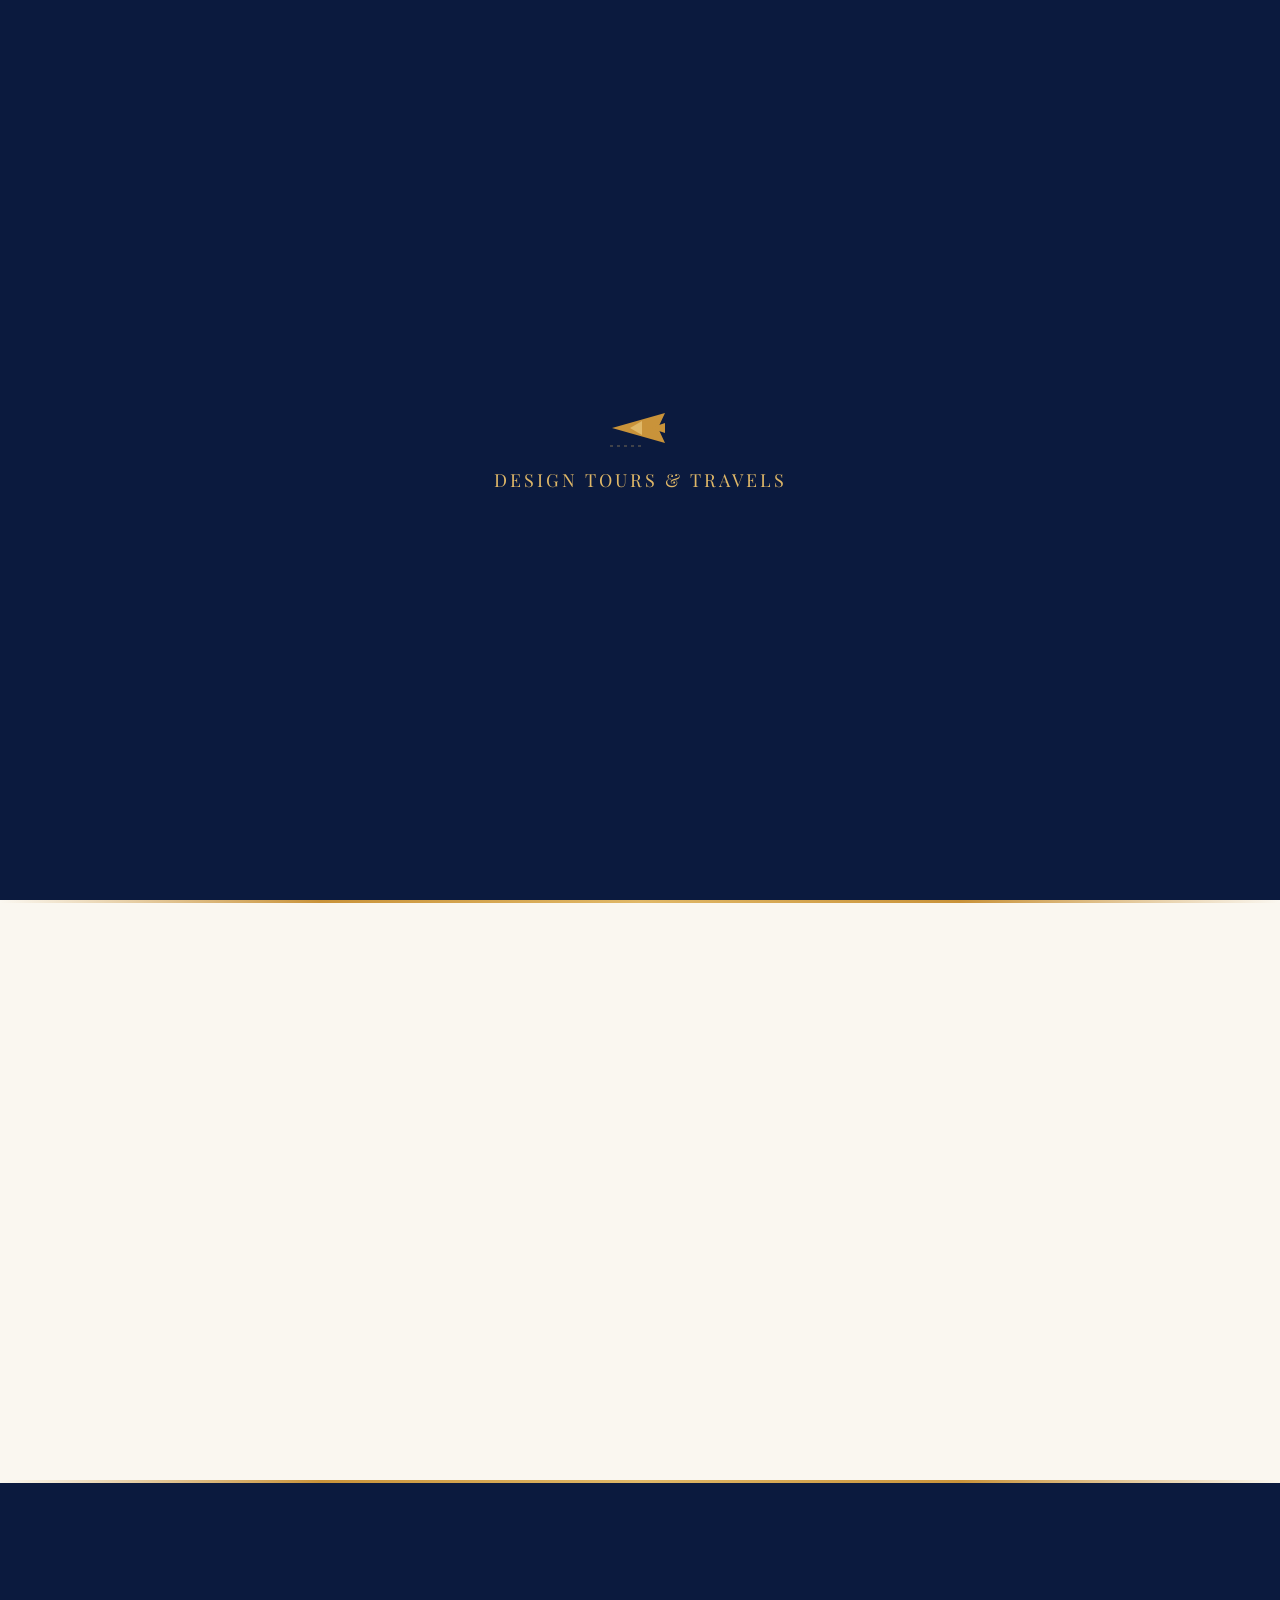
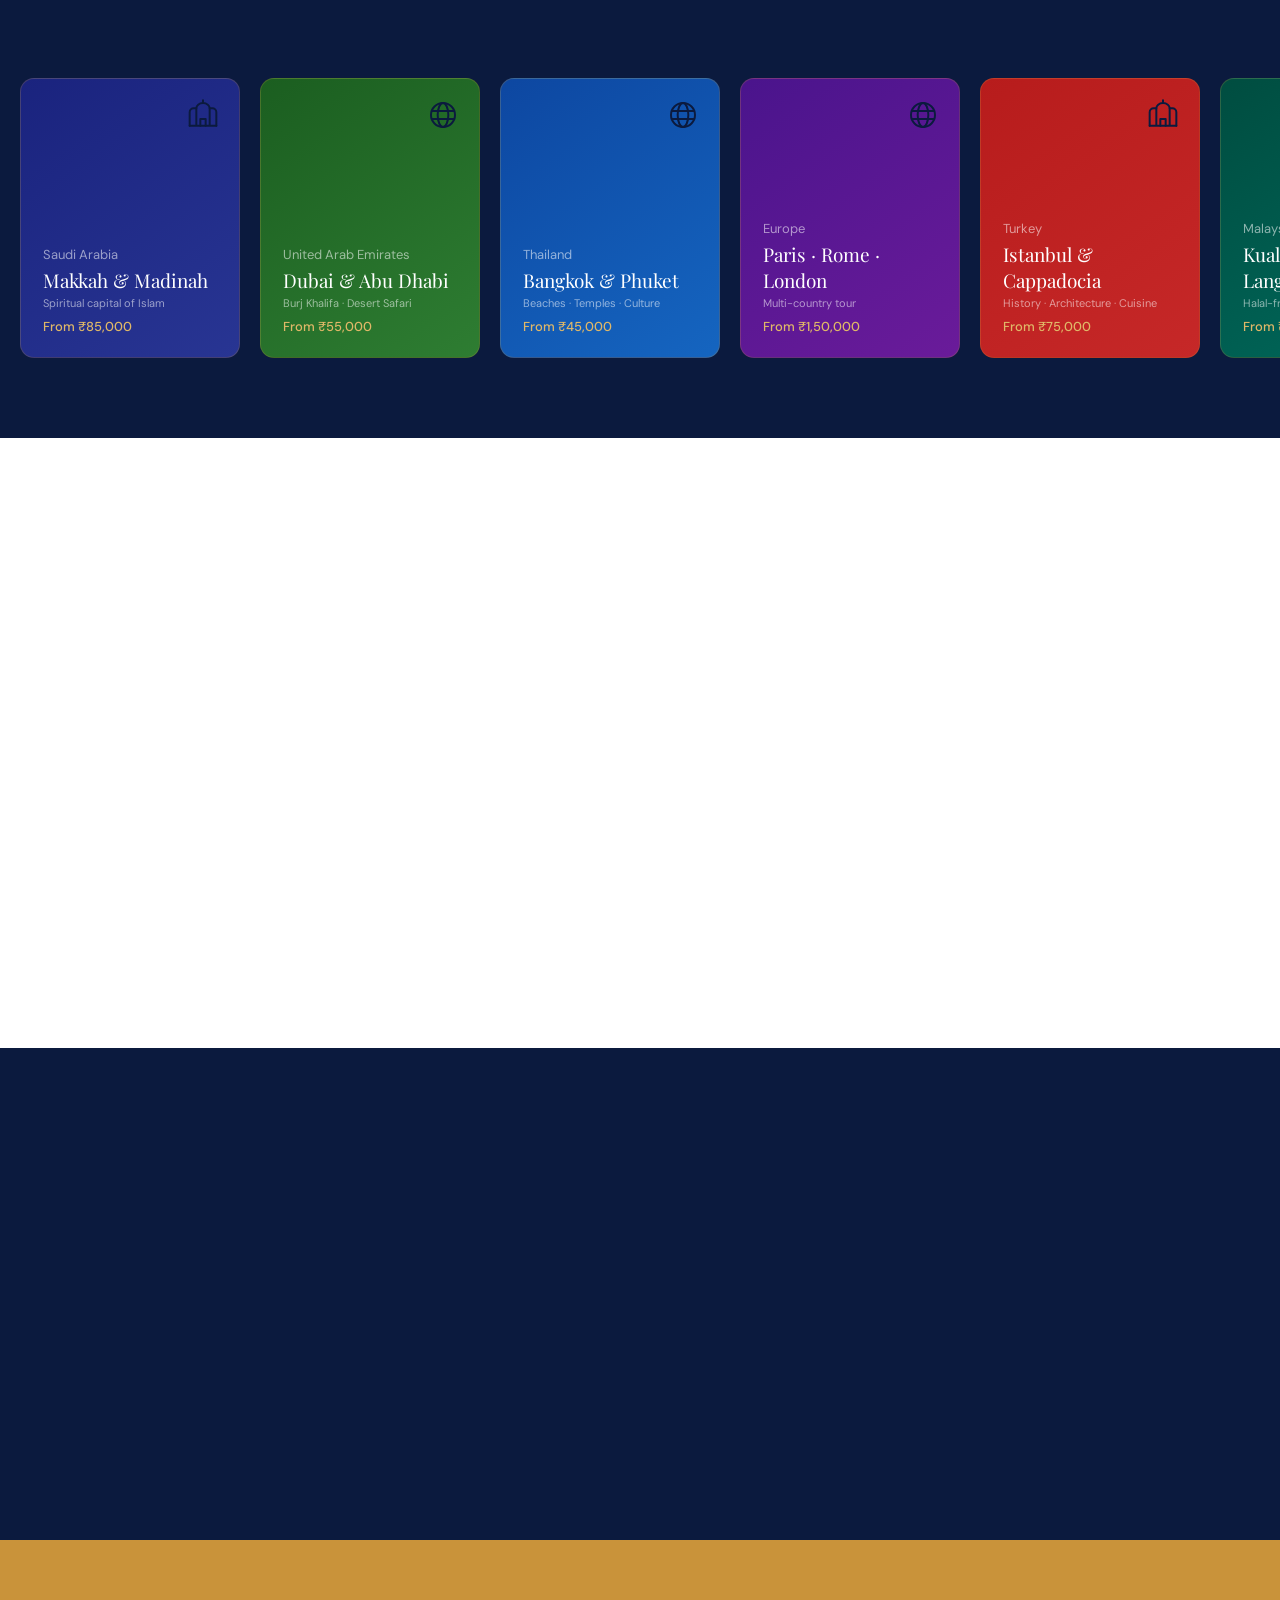
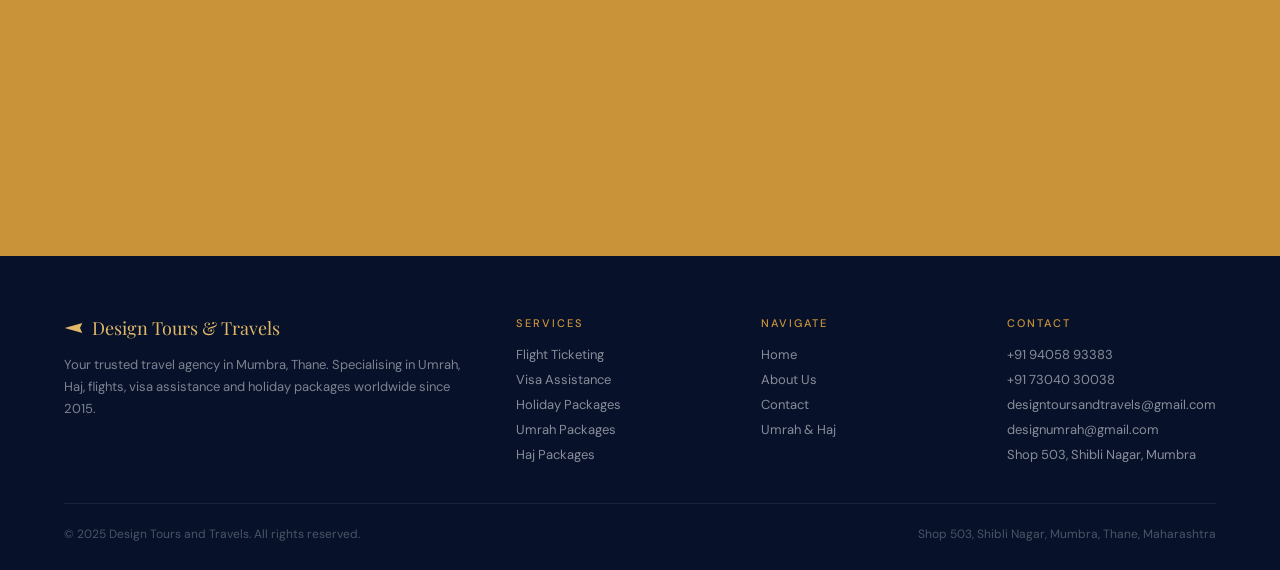
==== index.html @ fc00d26d "Rename design_tours_website.html to index.html" ====
<!DOCTYPE html>
<html lang="en">
<head>
<meta charset="UTF-8">
<meta name="viewport" content="width=device-width, initial-scale=1.0">
<title>Design Tours & Travels</title>
<link rel="preconnect" href="https://fonts.googleapis.com">
<link rel="preconnect" href="https://fonts.gstatic.com" crossorigin>
<link href="https://fonts.googleapis.com/css2?family=Playfair+Display:ital,wght@0,400;0,600;0,700;1,400&family=DM+Sans:wght@300;400;500&family=Amiri:wght@400;700&display=swap" rel="stylesheet">
<style>
:root{
  --navy:#0b1a3e;--navy-mid:#122050;--navy-light:#1e3373;
  --gold:#c9933a;--gold-light:#e0b868;--gold-pale:#f5e6c8;
  --cream:#faf7f0;--white:#fff;
  --text-dark:#0b1a3e;--text-mid:#4a5568;--text-light:#8a9bb5;
  --green-deep:#0a1a0e;--emerald:#0f4c2e;--green-light:#2d7a52;
}
*,*::before,*::after{box-sizing:border-box;margin:0;padding:0;}
html{scroll-behavior:smooth;}
body{font-family:'DM Sans',sans-serif;background:var(--cream);color:var(--text-dark);overflow-x:hidden;}

/* LOADER */
#loader{position:fixed;inset:0;z-index:9999;background:var(--navy);display:flex;flex-direction:column;align-items:center;justify-content:center;transition:opacity .8s ease,visibility .8s ease;}
#loader.hidden{opacity:0;visibility:hidden;pointer-events:none;}
.loader-icon{animation:loaderFly 1.5s ease-in-out infinite alternate;}
.loader-text{color:var(--gold-light);font-family:'Playfair Display',serif;font-size:18px;margin-top:20px;letter-spacing:3px;animation:pulse 1.5s ease-in-out infinite;}
@keyframes loaderFly{from{transform:translateX(-30px) rotate(-5deg);}to{transform:translateX(30px) rotate(5deg);}}
@keyframes pulse{0%,100%{opacity:.4;}50%{opacity:1;}}

/* PAGES */
.page{display:none;min-height:100vh;}
.page.active{display:block;}

/* NAV */
nav{position:fixed;top:0;left:0;right:0;z-index:100;padding:0 48px;height:68px;display:flex;align-items:center;justify-content:space-between;transition:all .4s ease;}
nav.scrolled{background:rgba(11,26,62,.97);backdrop-filter:blur(14px);box-shadow:0 2px 30px rgba(0,0,0,.25);}
nav.scrolled-sacred{background:rgba(15,76,46,.97);backdrop-filter:blur(14px);box-shadow:0 2px 30px rgba(0,0,0,.3);}
.nav-logo{font-family:'Playfair Display',serif;color:var(--gold-light);font-size:17px;font-weight:600;display:flex;align-items:center;gap:10px;cursor:pointer;text-decoration:none;}
.nav-logo span{color:rgba(255,255,255,.75);font-weight:400;}
.nav-links{display:flex;align-items:center;gap:30px;}
.nav-links a{color:rgba(255,255,255,.72);font-size:13px;text-decoration:none;letter-spacing:.3px;transition:color .3s;cursor:pointer;}
.nav-links a:hover,.nav-links a.active{color:var(--gold-light);}
.nav-switcher{display:flex;align-items:center;gap:3px;background:rgba(255,255,255,.1);border:1px solid rgba(255,255,255,.2);border-radius:28px;padding:4px;}
.sw-btn{padding:6px 16px;border-radius:22px;font-size:12px;font-weight:500;color:rgba(255,255,255,.6);transition:all .3s;cursor:pointer;display:flex;align-items:center;gap:6px;}
.sw-btn.on-main{background:var(--gold);color:var(--navy);}
.sw-btn.on-sacred{background:var(--green-light);color:#fff;}

/* WA FLOAT */
.wa-float{position:fixed;bottom:28px;right:28px;z-index:200;width:58px;height:58px;border-radius:50%;background:#25D366;display:flex;align-items:center;justify-content:center;box-shadow:0 4px 20px rgba(37,211,102,.4);cursor:pointer;text-decoration:none;animation:waPulse 2.5s ease-in-out infinite;}
@keyframes waPulse{0%,100%{box-shadow:0 4px 20px rgba(37,211,102,.4);}50%{box-shadow:0 4px 44px rgba(37,211,102,.7);}}

/* SECTION COMMONS */
.eyebrow{color:var(--gold);font-size:11px;font-weight:500;letter-spacing:3px;text-transform:uppercase;margin-bottom:10px;display:flex;align-items:center;gap:12px;}
.eyebrow::before{content:'';flex:0 0 30px;height:1px;background:var(--gold);}
.sec-title{font-family:'Playfair Display',serif;font-size:clamp(26px,3.5vw,42px);font-weight:700;color:var(--navy);line-height:1.2;margin-bottom:48px;}
.sec-title.light{color:#fff;}
.gold-line{height:3px;background:linear-gradient(90deg,transparent,var(--gold),var(--gold-light),var(--gold),transparent);}
.reveal{opacity:0;transform:translateY(28px);transition:all .7s cubic-bezier(.25,.8,.25,1);}
.reveal.visible{opacity:1;transform:translateY(0);}

/* BUTTONS */
.btn{display:inline-flex;align-items:center;gap:8px;padding:13px 26px;border-radius:6px;font-size:14px;font-weight:500;cursor:pointer;border:none;transition:all .3s;text-decoration:none;}
.btn-gold{background:var(--gold);color:#fff;box-shadow:0 4px 20px rgba(201,147,58,.4);}
.btn-gold:hover{background:var(--gold-light);transform:translateY(-2px);box-shadow:0 8px 30px rgba(201,147,58,.5);}
.btn-outline-light{background:transparent;border:1px solid rgba(255,255,255,.35);color:#fff;}
.btn-outline-light:hover{border-color:var(--gold-light);color:var(--gold-light);}
.btn-navy{background:var(--navy);color:#fff;}
.btn-navy:hover{background:var(--navy-light);}
.btn-white{background:#fff;color:var(--navy);}
.btn-white:hover{background:var(--cream);}
.btn-outline-gold{background:transparent;border:1px solid rgba(201,147,58,.4);color:var(--gold-light);}
.btn-outline-gold:hover{background:rgba(201,147,58,.1);}

/* ICONS — inline SVG helper class */
.icon{display:inline-block;flex-shrink:0;}

/* ═══════════════════════════════════════
   PAGE: HOME (MAIN)
═══════════════════════════════════════ */
/* HERO */
.hero-main{min-height:100vh;background:var(--navy);position:relative;display:flex;align-items:center;overflow:hidden;}
.hero-bg-glow{position:absolute;inset:0;background:radial-gradient(ellipse at 70% 50%,rgba(201,147,58,.12) 0%,transparent 60%),radial-gradient(ellipse at 20% 80%,rgba(30,51,115,.8) 0%,transparent 50%);}
.hero-grid{position:absolute;inset:0;background-image:linear-gradient(rgba(201,147,58,.04) 1px,transparent 1px),linear-gradient(90deg,rgba(201,147,58,.04) 1px,transparent 1px);background-size:60px 60px;}
.plane-anim{position:absolute;pointer-events:none;}
.p1{top:20%;left:-100px;animation:fly1 14s linear infinite;}
.p2{top:58%;left:-100px;animation:fly1 20s linear infinite 6s;opacity:.6;}
.p3{top:38%;left:-100px;animation:fly1 17s linear infinite 10s;opacity:.75;}
@keyframes fly1{0%{transform:translateX(0) rotate(-4deg);opacity:0;}5%{opacity:1;}95%{opacity:1;}100%{transform:translateX(110vw) rotate(-4deg);opacity:0;}}
.hero-content{position:relative;z-index:2;max-width:640px;padding:130px 64px 100px;}
.hero-badge{display:inline-flex;align-items:center;gap:8px;background:rgba(201,147,58,.15);border:1px solid rgba(201,147,58,.35);border-radius:30px;padding:6px 16px;margin-bottom:28px;animation:fadeUp .8s ease .2s both;}
.hero-badge span{color:var(--gold-light);font-size:11px;letter-spacing:1.5px;text-transform:uppercase;}
.blink-dot{width:6px;height:6px;border-radius:50%;background:var(--gold);animation:blink 2s infinite;}
@keyframes blink{0%,100%{opacity:1;}50%{opacity:.3;}}
.hero-h1{font-family:'Playfair Display',serif;font-size:clamp(36px,5vw,62px);font-weight:700;line-height:1.12;color:#fff;margin-bottom:20px;animation:fadeUp .8s ease .4s both;}
.hero-h1 em{color:var(--gold-light);font-style:italic;}
.hero-sub{color:rgba(255,255,255,.62);font-size:16px;line-height:1.72;margin-bottom:36px;animation:fadeUp .8s ease .6s both;}
.hero-btns{display:flex;gap:14px;flex-wrap:wrap;animation:fadeUp .8s ease .8s both;}
.hero-stats{position:absolute;bottom:40px;left:64px;right:64px;display:flex;background:rgba(255,255,255,.06);border:1px solid rgba(201,147,58,.2);border-radius:12px;overflow:hidden;z-index:2;animation:fadeUp .8s ease 1s both;}
.h-stat{flex:1;padding:18px 20px;text-align:center;border-right:1px solid rgba(201,147,58,.14);}
.h-stat:last-child{border-right:none;}
.h-stat-n{font-family:'Playfair Display',serif;font-size:26px;color:var(--gold-light);font-weight:600;}
.h-stat-l{font-size:11px;color:rgba(255,255,255,.48);margin-top:2px;}
@keyframes fadeUp{from{opacity:0;transform:translateY(22px);}to{opacity:1;transform:translateY(0);}}

/* SERVICES SECTION */
.sec-services{padding:90px 64px;background:var(--cream);}
.svc-grid{display:grid;grid-template-columns:repeat(3,1fr);gap:24px;}
.svc-card{background:#fff;border-radius:14px;border:1px solid rgba(201,147,58,.15);padding:32px 28px;cursor:pointer;transition:all .4s cubic-bezier(.25,.8,.25,1);position:relative;overflow:hidden;}
.svc-card::after{content:'';position:absolute;bottom:0;left:0;right:0;height:3px;background:linear-gradient(90deg,var(--navy),var(--gold));transform:scaleX(0);transform-origin:left;transition:transform .4s ease;}
.svc-card:hover{transform:translateY(-6px);box-shadow:0 20px 50px rgba(11,26,62,.1);}
.svc-card:hover::after{transform:scaleX(1);}
.svc-icon-wrap{width:56px;height:56px;border-radius:12px;background:var(--navy);display:flex;align-items:center;justify-content:center;margin-bottom:20px;transition:transform .3s;}
.svc-card:hover .svc-icon-wrap{transform:scale(1.1) rotate(-5deg);}
.svc-title{font-family:'Playfair Display',serif;font-size:18px;color:var(--navy);margin-bottom:10px;}
.svc-desc{font-size:13px;color:var(--text-mid);line-height:1.72;margin-bottom:16px;}
.svc-more{color:var(--gold);font-size:12px;font-weight:500;display:flex;align-items:center;gap:6px;transition:gap .3s;}
.svc-card:hover .svc-more{gap:10px;}

/* DESTINATIONS MARQUEE */
.sec-dest{padding:80px 0;background:var(--navy);overflow:hidden;}
.dest-head{padding:0 64px;margin-bottom:40px;}
.dest-head .eyebrow{color:var(--gold-light);}
.dest-head .sec-title{color:#fff;margin-bottom:0;}
.marquee-wrap{overflow:hidden;}
.marquee-track{display:flex;gap:20px;width:max-content;animation:marqueeL 32s linear infinite;padding:0 20px;}
.marquee-track:hover{animation-play-state:paused;}
@keyframes marqueeL{0%{transform:translateX(0);}100%{transform:translateX(-50%);}}
.dest-card{width:220px;height:280px;border-radius:14px;border:1px solid rgba(201,147,58,.22);display:flex;flex-direction:column;justify-content:flex-end;padding:22px;flex-shrink:0;position:relative;overflow:hidden;cursor:pointer;transition:transform .3s;}
.dest-card:hover{transform:scale(1.03);}
.dest-top{position:absolute;top:20px;right:20px;}
.dest-country{font-size:13px;color:rgba(255,255,255,.55);margin-bottom:4px;}
.dest-name{font-family:'Playfair Display',serif;color:#fff;font-size:19px;}
.dest-sub{color:rgba(255,255,255,.55);font-size:11px;margin-top:3px;}
.dest-price{color:var(--gold-light);font-size:13px;font-weight:500;margin-top:8px;}

/* WHY US */
.sec-why{padding:90px 64px;background:#fff;display:grid;grid-template-columns:1fr 1fr;gap:80px;align-items:center;}
.why-visual{position:relative;}
.why-frame{width:100%;height:420px;border-radius:16px;background:linear-gradient(135deg,var(--navy),var(--navy-light));display:flex;align-items:center;justify-content:center;overflow:hidden;position:relative;}
.why-globe-ring{width:240px;height:240px;border-radius:50%;border:1px solid rgba(201,147,58,.3);position:absolute;animation:spinRing 20s linear infinite;}
.why-globe-ring-2{width:340px;height:340px;border-radius:50%;border:1px dashed rgba(201,147,58,.15);position:absolute;animation:spinRing 30s linear infinite reverse;}
@keyframes spinRing{from{transform:rotate(0);}to{transform:rotate(360deg);}}
.why-globe-center{width:120px;height:120px;border-radius:50%;background:rgba(201,147,58,.15);border:2px solid rgba(201,147,58,.4);display:flex;align-items:center;justify-content:center;position:relative;z-index:1;}
.why-badge{position:absolute;background:var(--gold);border-radius:12px;padding:14px 18px;box-shadow:0 8px 24px rgba(201,147,58,.4);}
.why-badge-1{top:28px;right:-22px;}
.why-badge-2{bottom:28px;left:-22px;}
.why-b-num{font-family:'Playfair Display',serif;font-size:28px;color:#fff;font-weight:700;}
.why-b-lbl{font-size:11px;color:rgba(255,255,255,.8);}
.why-points{display:flex;flex-direction:column;gap:24px;margin-top:36px;}
.why-pt{display:flex;gap:16px;align-items:flex-start;}
.why-pt-icon{width:46px;height:46px;border-radius:10px;background:var(--navy);display:flex;align-items:center;justify-content:center;flex-shrink:0;}
.why-pt-t{font-family:'Playfair Display',serif;font-size:16px;color:var(--navy);margin-bottom:4px;}
.why-pt-d{font-size:13px;color:var(--text-mid);line-height:1.65;}

/* TESTIMONIALS */
.sec-testi{padding:80px 64px;background:var(--navy);}
.sec-testi .eyebrow{color:var(--gold-light);}
.testi-grid{display:grid;grid-template-columns:repeat(3,1fr);gap:20px;}
.testi-card{background:rgba(255,255,255,.06);border:1px solid rgba(201,147,58,.15);border-radius:14px;padding:28px 24px;transition:all .3s;}
.testi-card:hover{background:rgba(255,255,255,.1);transform:translateY(-4px);}
.testi-stars{display:flex;gap:3px;margin-bottom:12px;}
.star-icon{fill:var(--gold);}
.testi-txt{color:rgba(255,255,255,.73);font-size:14px;line-height:1.78;font-style:italic;margin-bottom:18px;}
.testi-author{display:flex;align-items:center;gap:12px;}
.testi-av{width:40px;height:40px;border-radius:50%;background:var(--gold);display:flex;align-items:center;justify-content:center;color:#fff;font-weight:600;font-size:13px;}
.testi-name{color:#fff;font-size:13px;font-weight:500;}
.testi-loc{color:var(--text-light);font-size:11px;}

/* CTA BANNER */
.cta-banner{padding:80px 64px;background:var(--gold);text-align:center;position:relative;overflow:hidden;}
.cta-banner-title{font-family:'Playfair Display',serif;font-size:38px;color:var(--navy);margin-bottom:10px;}
.cta-banner-sub{color:rgba(11,26,62,.68);font-size:16px;margin-bottom:32px;}
.cta-row{display:flex;gap:14px;justify-content:center;flex-wrap:wrap;}

/* FOOTER */
.footer{background:#07112a;padding:60px 64px 28px;}
.footer-grid{display:grid;grid-template-columns:2fr 1fr 1fr 1fr;gap:40px;margin-bottom:40px;}
.f-logo{font-family:'Playfair Display',serif;color:var(--gold-light);font-size:18px;margin-bottom:14px;display:flex;align-items:center;gap:8px;}
.f-about{color:rgba(255,255,255,.48);font-size:13px;line-height:1.72;}
.f-col-t{color:var(--gold);font-size:11px;font-weight:500;letter-spacing:2px;text-transform:uppercase;margin-bottom:16px;}
.f-links{display:flex;flex-direction:column;gap:8px;}
.f-links a{color:rgba(255,255,255,.52);font-size:13px;text-decoration:none;transition:color .3s;cursor:pointer;}
.f-links a:hover{color:var(--gold-light);}
.footer-bottom{border-top:1px solid rgba(255,255,255,.08);padding-top:22px;display:flex;justify-content:space-between;align-items:center;}
.footer-bottom p{color:rgba(255,255,255,.28);font-size:12px;}

/* ═══════════════════════════════════════
   PAGE: SERVICES
═══════════════════════════════════════ */
.page-hero{min-height:340px;background:var(--navy);display:flex;align-items:flex-end;padding:0 64px 60px;position:relative;overflow:hidden;padding-top:100px;}
.page-hero-glow{position:absolute;inset:0;background:radial-gradient(ellipse at 60% 50%,rgba(201,147,58,.14) 0%,transparent 60%);}
.page-hero-content{position:relative;z-index:1;}
.page-hero-eyebrow{color:var(--gold-light);font-size:11px;letter-spacing:3px;text-transform:uppercase;margin-bottom:10px;}
.page-hero-title{font-family:'Playfair Display',serif;font-size:clamp(32px,4vw,52px);color:#fff;font-weight:700;line-height:1.15;}
.svc-detail-grid{display:grid;grid-template-columns:repeat(3,1fr);gap:28px;padding:80px 64px;background:var(--cream);}
.svc-big-card{background:#fff;border-radius:16px;border:1px solid rgba(201,147,58,.15);overflow:hidden;cursor:pointer;transition:all .4s;}
.svc-big-card:hover{transform:translateY(-6px);box-shadow:0 24px 60px rgba(11,26,62,.12);}
.svc-big-top{height:160px;background:var(--navy);display:flex;align-items:center;justify-content:center;position:relative;overflow:hidden;}
.svc-big-top-glow{position:absolute;inset:0;background:radial-gradient(circle at 50% 60%,rgba(201,147,58,.2) 0%,transparent 60%);}
.svc-big-body{padding:28px 24px;}
.svc-big-title{font-family:'Playfair Display',serif;font-size:20px;color:var(--navy);margin-bottom:10px;}
.svc-big-desc{font-size:13px;color:var(--text-mid);line-height:1.75;margin-bottom:20px;}
.svc-big-list{display:flex;flex-direction:column;gap:8px;}
.svc-big-item{display:flex;align-items:center;gap:8px;font-size:13px;color:var(--text-mid);}
.check-green{flex-shrink:0;}
.svc-big-btn{margin:20px 24px 24px;display:block;}

/* ═══════════════════════════════════════
   PAGE: CONTACT
═══════════════════════════════════════ */
.contact-section{padding:80px 64px;background:var(--cream);display:grid;grid-template-columns:1fr 1fr;gap:60px;align-items:start;}
.contact-info-title{font-family:'Playfair Display',serif;font-size:32px;color:var(--navy);margin-bottom:12px;}
.contact-info-sub{color:var(--text-mid);font-size:15px;line-height:1.7;margin-bottom:36px;}
.contact-items{display:flex;flex-direction:column;gap:22px;}
.contact-item{display:flex;gap:16px;align-items:flex-start;}
.c-item-icon{width:48px;height:48px;border-radius:10px;background:var(--navy);display:flex;align-items:center;justify-content:center;flex-shrink:0;}
.c-item-label{font-size:11px;font-weight:500;letter-spacing:1px;text-transform:uppercase;color:var(--gold);margin-bottom:4px;}
.c-item-val{font-size:15px;color:var(--text-dark);font-weight:400;}
.c-item-val a{color:var(--navy);text-decoration:none;}
.contact-form-wrap{background:#fff;border-radius:16px;border:1px solid rgba(201,147,58,.18);padding:40px;}
.form-title{font-family:'Playfair Display',serif;font-size:24px;color:var(--navy);margin-bottom:24px;}
.form-group{margin-bottom:18px;}
.form-label{display:block;font-size:12px;font-weight:500;color:var(--text-dark);letter-spacing:.5px;margin-bottom:6px;}
.form-input,.form-select,.form-textarea{width:100%;padding:12px 16px;border:1px solid rgba(11,26,62,.15);border-radius:8px;font-size:14px;font-family:'DM Sans',sans-serif;color:var(--text-dark);background:#fff;transition:border .3s,box-shadow .3s;outline:none;}
.form-input:focus,.form-select:focus,.form-textarea:focus{border-color:var(--gold);box-shadow:0 0 0 3px rgba(201,147,58,.1);}
.form-textarea{min-height:110px;resize:vertical;}
.form-row{display:grid;grid-template-columns:1fr 1fr;gap:14px;}
.form-submit{width:100%;padding:14px;background:var(--gold);color:#fff;border:none;border-radius:8px;font-size:15px;font-weight:500;cursor:pointer;transition:all .3s;font-family:'DM Sans',sans-serif;margin-top:4px;}
.form-submit:hover{background:var(--gold-light);transform:translateY(-2px);}
.map-placeholder{margin-top:36px;height:220px;background:var(--navy);border-radius:14px;display:flex;align-items:center;justify-content:center;position:relative;overflow:hidden;}
.map-pin-pulse{position:absolute;width:24px;height:24px;border-radius:50%;background:var(--gold);animation:mapPulse 2s ease-in-out infinite;}
.map-ring{position:absolute;width:24px;height:24px;border-radius:50%;border:2px solid var(--gold);animation:mapRing 2s ease-in-out infinite;}
@keyframes mapPulse{0%,100%{transform:scale(1);opacity:1;}50%{transform:scale(1.3);opacity:.7;}}
@keyframes mapRing{0%{transform:scale(1);opacity:.8;}100%{transform:scale(3);opacity:0;}}
.map-label{position:absolute;bottom:20px;color:rgba(255,255,255,.5);font-size:12px;letter-spacing:1px;}

/* ═══════════════════════════════════════
   PAGE: ABOUT
═══════════════════════════════════════ */
.about-section{padding:80px 64px;background:var(--cream);}
.about-grid{display:grid;grid-template-columns:1fr 1fr;gap:64px;align-items:center;margin-bottom:80px;}
.about-visual{height:420px;background:var(--navy);border-radius:16px;display:flex;align-items:center;justify-content:center;position:relative;overflow:hidden;}
.about-ring{position:absolute;border-radius:50%;border:1px solid rgba(201,147,58,.25);}
.about-ring-1{width:200px;height:200px;animation:spinRing 18s linear infinite;}
.about-ring-2{width:310px;height:310px;animation:spinRing 28s linear infinite reverse;}
.about-ring-3{width:390px;height:390px;border-style:dashed;animation:spinRing 38s linear infinite;}
.about-center{z-index:1;text-align:center;}
.about-year{font-family:'Playfair Display',serif;font-size:56px;color:var(--gold-light);font-weight:700;}
.about-est{font-size:12px;color:rgba(255,255,255,.45);letter-spacing:3px;text-transform:uppercase;}
.about-text-title{font-family:'Playfair Display',serif;font-size:36px;color:var(--navy);margin-bottom:16px;}
.about-text-body{color:var(--text-mid);font-size:15px;line-height:1.78;margin-bottom:20px;}
.team-section{padding:0 0 80px;}
.team-title{font-family:'Playfair Display',serif;font-size:30px;color:var(--navy);margin-bottom:32px;}
.team-grid{display:grid;grid-template-columns:repeat(2,1fr);gap:24px;}
.team-card{background:#fff;border-radius:14px;border:1px solid rgba(201,147,58,.18);padding:32px 28px;display:flex;gap:20px;align-items:flex-start;transition:all .3s;}
.team-card:hover{transform:translateY(-4px);box-shadow:0 16px 40px rgba(11,26,62,.1);}
.team-av{width:60px;height:60px;border-radius:50%;background:var(--navy);display:flex;align-items:center;justify-content:center;flex-shrink:0;}
.team-initials{font-family:'Playfair Display',serif;font-size:20px;color:var(--gold-light);font-weight:600;}
.team-name{font-family:'Playfair Display',serif;font-size:18px;color:var(--navy);margin-bottom:4px;}
.team-role{font-size:12px;color:var(--gold);font-weight:500;letter-spacing:1px;text-transform:uppercase;margin-bottom:8px;}
.team-bio{font-size:13px;color:var(--text-mid);line-height:1.68;}
.team-contact{margin-top:12px;display:flex;flex-direction:column;gap:5px;}
.team-contact a{display:flex;align-items:center;gap:6px;color:var(--navy);font-size:13px;text-decoration:none;transition:color .3s;}
.team-contact a:hover{color:var(--gold);}

/* ═══════════════════════════════════════
   PAGE: SACRED (UMRAH & HAJ)
═══════════════════════════════════════ */
#sacred-page{background:var(--green-deep);}
.sacred-nav-override{background:rgba(15,76,46,.97) !important;}

/* SACRED HERO */
.sacred-hero{min-height:100vh;background:var(--emerald);position:relative;display:flex;align-items:center;justify-content:center;overflow:hidden;text-align:center;}
.stars-canvas{position:absolute;inset:0;pointer-events:none;}
.star{position:absolute;border-radius:50%;background:#fff;animation:twinkle var(--d,3s) ease-in-out infinite var(--dl,0s);}
@keyframes twinkle{0%,100%{opacity:.1;}50%{opacity:var(--o,.8);}}
.sacred-moon{position:absolute;top:64px;right:80px;animation:moonBob 6s ease-in-out infinite;}
@keyframes moonBob{0%,100%{transform:translateY(0);}50%{transform:translateY(-12px);}}
.sacred-pattern{position:absolute;inset:0;background:radial-gradient(circle at 50% 0%,rgba(45,122,82,.5) 0%,transparent 60%),radial-gradient(circle at 0% 100%,rgba(25,80,50,.5) 0%,transparent 50%);}
.lantern{position:absolute;animation:lanternSway var(--d,8s) ease-in-out infinite var(--dl,0s);pointer-events:none;}
@keyframes lanternSway{0%,100%{transform:translateY(0) rotate(var(--r,3deg));}50%{transform:translateY(-18px) rotate(calc(-1 * var(--r,3deg)));}}
.sacred-kaaba-bg{position:absolute;bottom:0;left:50%;transform:translateX(-50%);opacity:.1;pointer-events:none;}
.sacred-hero-inner{position:relative;z-index:2;max-width:720px;padding:120px 40px 100px;}
.bismillah{font-family:'Amiri',serif;font-size:34px;color:var(--gold-light);margin-bottom:16px;letter-spacing:4px;animation:fadeUp .8s ease .3s both;text-shadow:0 0 30px rgba(201,147,58,.5);}
.sacred-badge{display:inline-flex;align-items:center;gap:8px;background:rgba(201,147,58,.15);border:1px solid rgba(201,147,58,.3);border-radius:30px;padding:7px 18px;margin-bottom:24px;animation:fadeUp .8s ease .5s both;}
.sacred-badge span{color:var(--gold-light);font-size:11px;letter-spacing:2px;text-transform:uppercase;}
.sacred-h1{font-family:'Playfair Display',serif;font-size:clamp(34px,5vw,60px);font-weight:700;color:#fff;line-height:1.14;margin-bottom:18px;animation:fadeUp .8s ease .7s both;}
.sacred-h1 em{color:var(--gold-light);font-style:italic;}
.sacred-sub{color:rgba(255,255,255,.62);font-size:16px;line-height:1.78;margin-bottom:36px;animation:fadeUp .8s ease .9s both;}
.sacred-btns{display:flex;gap:14px;justify-content:center;flex-wrap:wrap;animation:fadeUp .8s ease 1.1s both;}
.scroll-cue{position:absolute;bottom:28px;left:50%;transform:translateX(-50%);display:flex;flex-direction:column;align-items:center;gap:6px;color:rgba(255,255,255,.38);font-size:10px;letter-spacing:2px;animation:fadeUp 1s ease 1.5s both;}
.scroll-arrow-anim{animation:arrowBounce 2s ease-in-out infinite;}
@keyframes arrowBounce{0%,100%{transform:translateY(0);}50%{transform:translateY(6px);}}

/* SACRED DIVIDER */
.sacred-divider{height:3px;background:linear-gradient(90deg,transparent,var(--gold),var(--gold-light),var(--gold),transparent);}

/* PACKAGES */
.sec-packages{padding:90px 64px;background:#0d1f12;}
.sec-packages .eyebrow{color:var(--gold-light);}
.pkg-grid{display:grid;grid-template-columns:repeat(3,1fr);gap:24px;}
.pkg-card{background:rgba(255,255,255,.04);border:1px solid rgba(201,147,58,.2);border-radius:16px;overflow:hidden;transition:all .4s;cursor:pointer;position:relative;}
.pkg-card.featured{border-color:var(--gold);box-shadow:0 0 40px rgba(201,147,58,.15);}
.pkg-card:hover{transform:translateY(-6px);box-shadow:0 24px 60px rgba(0,0,0,.4);}
.pkg-head{padding:28px 24px 20px;background:linear-gradient(135deg,rgba(201,147,58,.12),rgba(201,147,58,.04));border-bottom:1px solid rgba(201,147,58,.14);text-align:center;}
.pkg-icon-wrap{width:56px;height:56px;border-radius:50%;background:rgba(201,147,58,.15);border:1px solid rgba(201,147,58,.3);display:flex;align-items:center;justify-content:center;margin:0 auto 12px;}
.pkg-name{font-family:'Playfair Display',serif;color:#fff;font-size:22px;margin-bottom:4px;}
.pkg-sub{color:var(--gold-light);font-size:12px;}
.pkg-pop{position:absolute;top:14px;right:14px;background:var(--gold);color:var(--navy);font-size:9px;font-weight:600;padding:3px 10px;border-radius:20px;letter-spacing:1px;}
.pkg-price-sec{padding:20px 24px;text-align:center;border-bottom:1px solid rgba(255,255,255,.07);}
.pkg-price{font-family:'Playfair Display',serif;font-size:34px;color:#fff;font-weight:700;}
.pkg-price sup{font-size:16px;vertical-align:top;margin-top:8px;display:inline-block;color:var(--gold-light);}
.pkg-per{color:rgba(255,255,255,.38);font-size:12px;}
.pkg-feats{padding:20px 24px;}
.pkg-feat{display:flex;align-items:center;gap:10px;color:rgba(255,255,255,.7);font-size:13px;padding:6px 0;}
.pkg-cta-area{padding:0 24px 24px;}
.pkg-btn{width:100%;padding:12px;border-radius:8px;font-size:14px;font-weight:500;cursor:pointer;transition:all .3s;font-family:'DM Sans',sans-serif;border:none;}
.pkg-btn-solid{background:var(--gold);color:var(--navy);}
.pkg-btn-solid:hover{background:var(--gold-light);}
.pkg-btn-out{background:transparent;border:1px solid rgba(201,147,58,.4);color:var(--gold-light);}
.pkg-btn-out:hover{background:rgba(201,147,58,.1);}

/* SACRED INFO */
.sec-sacred-info{padding:80px 64px;background:var(--green-deep);}
.sec-sacred-info .eyebrow{color:var(--gold-light);}
.info-grid{display:grid;grid-template-columns:repeat(2,1fr);gap:24px;margin-top:40px;}
.info-card{background:rgba(255,255,255,.04);border:1px solid rgba(201,147,58,.15);border-radius:14px;padding:32px;transition:all .3s;}
.info-card:hover{background:rgba(201,147,58,.06);border-color:rgba(201,147,58,.3);}
.info-card-icon{width:52px;height:52px;border-radius:12px;background:rgba(201,147,58,.15);border:1px solid rgba(201,147,58,.3);display:flex;align-items:center;justify-content:center;margin-bottom:18px;}
.info-card-title{font-family:'Playfair Display',serif;font-size:20px;color:#fff;margin-bottom:10px;}
.info-card-text{color:rgba(255,255,255,.58);font-size:13px;line-height:1.75;}
.info-steps{margin-top:14px;display:flex;flex-direction:column;gap:9px;}
.info-step{display:flex;gap:10px;align-items:flex-start;color:rgba(255,255,255,.62);font-size:13px;}
.step-num{min-width:22px;height:22px;border-radius:50%;background:var(--gold);color:var(--navy);font-size:10px;font-weight:700;display:flex;align-items:center;justify-content:center;flex-shrink:0;margin-top:1px;}

/* SACRED CTA */
.sacred-cta{padding:80px 64px;text-align:center;background:linear-gradient(135deg,var(--emerald),var(--green-light));position:relative;overflow:hidden;}
.sacred-cta-title{font-family:'Playfair Display',serif;font-size:36px;color:#fff;margin-bottom:10px;}
.sacred-cta-sub{color:rgba(255,255,255,.68);font-size:16px;margin-bottom:32px;}

/* SACRED FOOTER */
.footer-sacred{background:#040e06;}
.footer-sacred .f-logo{font-family:'Amiri',serif;font-size:22px;}

/* RESPONSIVE */
@media(max-width:960px){
  nav{padding:0 20px;}
  .nav-links{display:none;}
  .hero-content,.sec-services,.sec-why,.testimonials-section,.cta-banner,
  .svc-detail-grid,.about-section,.contact-section,.sec-packages,.sec-sacred-info,.sacred-cta{padding:60px 24px;}
  .hero-content{padding:100px 24px 120px;}
  .hero-stats{left:20px;right:20px;}
  .svc-grid,.testi-grid,.svc-detail-grid,.pkg-grid,.info-grid,.team-grid{grid-template-columns:1fr;}
  .sec-why,.about-grid,.contact-section{grid-template-columns:1fr;}
  .footer-grid{grid-template-columns:1fr 1fr;}
  .footer{padding:48px 24px 24px;}
  .dest-head{padding:0 24px;}
  .page-hero{padding:100px 24px 50px;}
}
</style>
</head>
<body>

<!-- LOADER -->
<div id="loader">
  <svg width="60" height="40" viewBox="0 0 60 40" fill="none" class="loader-icon">
    <path d="M2 20L55 5L48 20L55 35L2 20Z" fill="#c9933a"/>
    <path d="M20 20L32 13L32 27Z" fill="#e0b868"/>
    <path d="M40 20L55 15L55 25Z" fill="#c9933a"/>
    <line x1="0" y1="38" x2="35" y2="38" stroke="#e0b868" stroke-width="1" stroke-dasharray="3 4" opacity="0.5"/>
  </svg>
  <div class="loader-text">DESIGN TOURS &amp; TRAVELS</div>
</div>

<!-- FLOATING WHATSAPP -->
<a class="wa-float" href="https://wa.me/919405893383" target="_blank" title="Chat on WhatsApp" aria-label="Chat on WhatsApp">
  <svg width="28" height="28" viewBox="0 0 24 24" fill="white">
    <path d="M17.472 14.382c-.297-.149-1.758-.867-2.03-.967-.273-.099-.471-.148-.67.15-.197.297-.767.966-.94 1.164-.173.199-.347.223-.644.075-.297-.15-1.255-.463-2.39-1.475-.883-.788-1.48-1.761-1.653-2.059-.173-.297-.018-.458.13-.606.134-.133.298-.347.446-.52.149-.174.198-.298.298-.497.099-.198.05-.371-.025-.52-.075-.149-.669-1.612-.916-2.207-.242-.579-.487-.5-.669-.51-.173-.008-.371-.01-.57-.01-.198 0-.52.074-.792.372-.272.297-1.04 1.016-1.04 2.479 0 1.462 1.065 2.875 1.213 3.074.149.198 2.096 3.2 5.077 4.487.709.306 1.262.489 1.694.625.712.227 1.36.195 1.871.118.571-.085 1.758-.719 2.006-1.413.248-.694.248-1.289.173-1.413-.074-.124-.272-.198-.57-.347z"/>
    <path d="M12 0C5.373 0 0 5.373 0 12c0 2.124.556 4.118 1.528 5.847L0 24l6.306-1.506A11.955 11.955 0 0012 24c6.627 0 12-5.373 12-12S18.627 0 12 0zm0 21.818a9.818 9.818 0 01-5.006-1.368l-.36-.214-3.724.889.936-3.62-.234-.374A9.797 9.797 0 012.182 12C2.182 6.58 6.58 2.182 12 2.182S21.818 6.58 21.818 12 17.42 21.818 12 21.818z"/>
  </svg>
</a>

<!-- NAV -->
<nav id="sitenav">
  <a class="nav-logo" onclick="showPage('home')">
    <svg width="22" height="16" viewBox="0 0 60 40" fill="none">
      <path d="M2 20L55 5L48 20L55 35L2 20Z" fill="#e0b868"/>
      <path d="M40 20L55 15L55 25Z" fill="#c9933a"/>
    </svg>
    Design <span>&nbsp;Tours &amp; Travels</span>
  </a>
  <div class="nav-links" id="navLinks">
    <a onclick="showPage('home')" id="nl-home">Home</a>
    <a onclick="showPage('services')" id="nl-services">Services</a>
    <a onclick="showPage('about')" id="nl-about">About Us</a>
    <a onclick="showPage('contact')" id="nl-contact">Contact</a>
  </div>
  <div class="nav-switcher">
    <div class="sw-btn" id="sw-main" onclick="showPage('home')">
      <svg width="13" height="9" viewBox="0 0 60 40" fill="currentColor"><path d="M2 20L55 5L48 20L55 35L2 20Z"/></svg>
      Tours
    </div>
    <div class="sw-btn" id="sw-sacred" onclick="showPage('sacred')">
      <svg width="13" height="13" viewBox="0 0 24 24" fill="currentColor"><path d="M21 12.4A9 9 0 1 1 11.6 3 7 7 0 1 0 21 12.4Z"/><circle cx="20" cy="4" r="1.5"/></svg>
      Umrah &amp; Haj
    </div>
  </div>
</nav>

<!-- SVG ICON DEFS -->
<svg style="display:none" xmlns="http://www.w3.org/2000/svg">
  <symbol id="ico-plane" viewBox="0 0 24 24" fill="none" stroke="currentColor" stroke-width="1.5" stroke-linecap="round" stroke-linejoin="round">
    <path d="M21 15.5L13.5 12 17 4l-3 1.5-4.5 7L5 11l-1 2 4 2 1 4 2-1 .5-4.5 7 3.5z"/>
  </symbol>
  <symbol id="ico-passport" viewBox="0 0 24 24" fill="none" stroke="currentColor" stroke-width="1.5" stroke-linecap="round" stroke-linejoin="round">
    <rect x="4" y="2" width="16" height="20" rx="2"/>
    <circle cx="12" cy="11" r="3"/>
    <path d="M9 17h6M9 7h1M14 7h1"/>
  </symbol>
  <symbol id="ico-globe" viewBox="0 0 24 24" fill="none" stroke="currentColor" stroke-width="1.5" stroke-linecap="round" stroke-linejoin="round">
    <circle cx="12" cy="12" r="9"/>
    <path d="M3.6 9h16.8M3.6 15h16.8"/>
    <ellipse cx="12" cy="12" rx="4" ry="9"/>
  </symbol>
  <symbol id="ico-shield" viewBox="0 0 24 24" fill="none" stroke="currentColor" stroke-width="1.5" stroke-linecap="round" stroke-linejoin="round">
    <path d="M12 2L4 6v6c0 5.5 3.8 10.7 8 12 4.2-1.3 8-6.5 8-12V6L12 2z"/>
    <path d="M9 12l2 2 4-4"/>
  </symbol>
  <symbol id="ico-price" viewBox="0 0 24 24" fill="none" stroke="currentColor" stroke-width="1.5" stroke-linecap="round" stroke-linejoin="round">
    <path d="M12 2v20M17 5H9.5a3.5 3.5 0 0 0 0 7h5a3.5 3.5 0 0 1 0 7H6"/>
  </symbol>
  <symbol id="ico-headset" viewBox="0 0 24 24" fill="none" stroke="currentColor" stroke-width="1.5" stroke-linecap="round" stroke-linejoin="round">
    <path d="M3 18v-6a9 9 0 0 1 18 0v6"/>
    <path d="M21 19a2 2 0 0 1-2 2h-1a2 2 0 0 1-2-2v-3a2 2 0 0 1 2-2h3v5zM3 19a2 2 0 0 0 2 2h1a2 2 0 0 0 2-2v-3a2 2 0 0 0-2-2H3v5z"/>
  </symbol>
  <symbol id="ico-star" viewBox="0 0 24 24"><path d="M12 2l3.09 6.26L22 9.27l-5 4.87 1.18 6.88L12 17.77l-6.18 3.25L7 14.14 2 9.27l6.91-1.01L12 2z" fill="currentColor"/></symbol>
  <symbol id="ico-phone" viewBox="0 0 24 24" fill="none" stroke="currentColor" stroke-width="1.5" stroke-linecap="round" stroke-linejoin="round">
    <path d="M22 16.92v3a2 2 0 0 1-2.18 2 19.79 19.79 0 0 1-8.63-3.07A19.5 19.5 0 0 1 4.69 12a19.79 19.79 0 0 1-3.07-8.67A2 2 0 0 1 3.6 1.5h3a2 2 0 0 1 2 1.72 12.84 12.84 0 0 0 .7 2.81 2 2 0 0 1-.45 2.11L7.91 9a16 16 0 0 0 6 6l.94-.94a2 2 0 0 1 2.11-.45 12.84 12.84 0 0 0 2.81.7A2 2 0 0 1 22 16.92z"/>
  </symbol>
  <symbol id="ico-mail" viewBox="0 0 24 24" fill="none" stroke="currentColor" stroke-width="1.5" stroke-linecap="round" stroke-linejoin="round">
    <path d="M4 4h16c1.1 0 2 .9 2 2v12c0 1.1-.9 2-2 2H4c-1.1 0-2-.9-2-2V6c0-1.1.9-2 2-2z"/>
    <polyline points="22,6 12,13 2,6"/>
  </symbol>
  <symbol id="ico-pin" viewBox="0 0 24 24" fill="none" stroke="currentColor" stroke-width="1.5" stroke-linecap="round" stroke-linejoin="round">
    <path d="M21 10c0 7-9 13-9 13s-9-6-9-13a9 9 0 0 1 18 0z"/>
    <circle cx="12" cy="10" r="3"/>
  </symbol>
  <symbol id="ico-check" viewBox="0 0 24 24" fill="none" stroke="currentColor" stroke-width="2.5" stroke-linecap="round" stroke-linejoin="round">
    <polyline points="20 6 9 17 4 12"/>
  </symbol>
  <symbol id="ico-mosque" viewBox="0 0 24 24" fill="none" stroke="currentColor" stroke-width="1.5" stroke-linecap="round" stroke-linejoin="round">
    <path d="M2 20h20M12 3c-3 0-5 2-5 4v13h10V7c0-2-2-4-5-4z"/>
    <path d="M7 7H5c-1.7 0-3 1.3-3 3v10M17 7h2c1.7 0 3 1.3 3 3v10"/>
    <path d="M10 20v-5h4v5M12 3V1"/>
  </symbol>
  <symbol id="ico-award" viewBox="0 0 24 24" fill="none" stroke="currentColor" stroke-width="1.5" stroke-linecap="round" stroke-linejoin="round">
    <circle cx="12" cy="8" r="6"/>
    <path d="M15.477 12.89L17 22l-5-3-5 3 1.523-9.11"/>
  </symbol>
  <symbol id="ico-users" viewBox="0 0 24 24" fill="none" stroke="currentColor" stroke-width="1.5" stroke-linecap="round" stroke-linejoin="round">
    <path d="M17 21v-2a4 4 0 0 0-4-4H5a4 4 0 0 0-4 4v2"/>
    <circle cx="9" cy="7" r="4"/>
    <path d="M23 21v-2a4 4 0 0 0-3-3.87M16 3.13a4 4 0 0 1 0 7.75"/>
  </symbol>
  <symbol id="ico-arrow-right" viewBox="0 0 24 24" fill="none" stroke="currentColor" stroke-width="2" stroke-linecap="round" stroke-linejoin="round">
    <line x1="5" y1="12" x2="19" y2="12"/><polyline points="12 5 19 12 12 19"/>
  </symbol>
  <symbol id="ico-book" viewBox="0 0 24 24" fill="none" stroke="currentColor" stroke-width="1.5" stroke-linecap="round" stroke-linejoin="round">
    <path d="M4 19.5A2.5 2.5 0 0 1 6.5 17H20"/>
    <path d="M6.5 2H20v20H6.5A2.5 2.5 0 0 1 4 19.5v-15A2.5 2.5 0 0 1 6.5 2z"/>
  </symbol>
  <symbol id="ico-calendar" viewBox="0 0 24 24" fill="none" stroke="currentColor" stroke-width="1.5" stroke-linecap="round" stroke-linejoin="round">
    <rect x="3" y="4" width="18" height="18" rx="2"/>
    <line x1="16" y1="2" x2="16" y2="6"/><line x1="8" y1="2" x2="8" y2="6"/><line x1="3" y1="10" x2="21" y2="10"/>
  </symbol>
  <symbol id="ico-heart" viewBox="0 0 24 24" fill="none" stroke="currentColor" stroke-width="1.5" stroke-linecap="round" stroke-linejoin="round">
    <path d="M20.84 4.61a5.5 5.5 0 0 0-7.78 0L12 5.67l-1.06-1.06a5.5 5.5 0 0 0-7.78 7.78l1.06 1.06L12 21.23l7.78-7.78 1.06-1.06a5.5 5.5 0 0 0 0-7.78z"/>
  </symbol>
  <symbol id="ico-crescent" viewBox="0 0 24 24" fill="currentColor">
    <path d="M21 12.4A9 9 0 1 1 11.6 3 7 7 0 1 0 21 12.4Z"/>
  </symbol>
</svg>


<!-- ════════════════════════════════════
     PAGE: HOME
════════════════════════════════════ -->
<div class="page active" id="page-home">

  <!-- Animated planes in hero -->
  <section class="hero-main">
    <div class="hero-bg-glow"></div>
    <div class="hero-grid"></div>
    <div class="plane-anim p1">
      <svg width="52" height="36" viewBox="0 0 60 40" style="filter:drop-shadow(0 0 12px rgba(201,147,58,.6))">
        <path d="M2 20L55 5L48 20L55 35L2 20Z" fill="#c9933a"/>
        <path d="M20 20L32 13L32 27Z" fill="#e0b868"/>
        <path d="M40 20L55 15L55 25Z" fill="#c9933a"/>
        <line x1="0" y1="21" x2="20" y2="20" stroke="#e0b868" stroke-width="1" stroke-dasharray="3 4" opacity="0.5"/>
      </svg>
    </div>
    <div class="plane-anim p2">
      <svg width="34" height="24" viewBox="0 0 60 40" style="filter:drop-shadow(0 0 8px rgba(201,147,58,.4))">
        <path d="M2 20L55 5L48 20L55 35L2 20Z" fill="#c9933a" opacity="0.8"/>
      </svg>
    </div>
    <div class="plane-anim p3">
      <svg width="28" height="20" viewBox="0 0 60 40">
        <path d="M2 20L55 5L48 20L55 35L2 20Z" fill="#e0b868" opacity="0.7"/>
      </svg>
    </div>

    <div class="hero-content">
      <div class="hero-badge"><div class="blink-dot"></div><span>Mumbra · Thane · Maharashtra</span></div>
      <h1 class="hero-h1">We Design Your<br><em>Safe &amp; Beautiful</em><br>Travel</h1>
      <p class="hero-sub">Trusted travel partner for flights, holidays, visa assistance and sacred Umrah &amp; Haj journeys — serving Thane since 2015.</p>
      <div class="hero-btns">
        <button class="btn btn-gold" onclick="showPage('contact')">
          <svg class="icon" width="16" height="16"><use href="#ico-phone"/></svg>
          Get Free Quote
        </button>
        <button class="btn btn-outline-light" onclick="showPage('sacred')">
          <svg class="icon" width="16" height="16"><use href="#ico-crescent"/></svg>
          Umrah &amp; Haj Packages
        </button>
      </div>
    </div>
    <div class="hero-stats">
      <div class="h-stat"><div class="h-stat-n" data-count="500" data-sfx="+">0</div><div class="h-stat-l">Happy Travellers</div></div>
      <div class="h-stat"><div class="h-stat-n" data-count="10" data-sfx="+">0</div><div class="h-stat-l">Years Experience</div></div>
      <div class="h-stat"><div class="h-stat-n" data-count="48" data-sfx="★" data-div="10">0</div><div class="h-stat-l">Google Rating</div></div>
      <div class="h-stat"><div class="h-stat-n" data-count="24" data-sfx="/7">0</div><div class="h-stat-l">Support</div></div>
    </div>
  </section>

  <div class="gold-line"></div>

  <!-- Services overview -->
  <section class="sec-services">
    <div class="eyebrow reveal">What we offer</div>
    <h2 class="sec-title reveal">Our Travel Services</h2>
    <div class="svc-grid">
      <div class="svc-card reveal" onclick="showPage('services')">
        <div class="svc-icon-wrap"><svg width="26" height="26" fill="none" stroke="#e0b868" stroke-width="1.5"><use href="#ico-plane"/></svg></div>
        <div class="svc-title">Flight Ticketing</div>
        <p class="svc-desc">Best fares on domestic &amp; international routes. We handle bookings for all major airlines with quick confirmation.</p>
        <div class="svc-more">Explore service <svg width="14" height="14"><use href="#ico-arrow-right"/></svg></div>
      </div>
      <div class="svc-card reveal" onclick="showPage('services')">
        <div class="svc-icon-wrap"><svg width="26" height="26" fill="none" stroke="#e0b868" stroke-width="1.5"><use href="#ico-passport"/></svg></div>
        <div class="svc-title">Visa Assistance</div>
        <p class="svc-desc">End-to-end visa support for UAE, Saudi Arabia, Europe, UK, USA, Malaysia and 40+ countries with near-100% success rate.</p>
        <div class="svc-more">Explore service <svg width="14" height="14"><use href="#ico-arrow-right"/></svg></div>
      </div>
      <div class="svc-card reveal" onclick="showPage('services')">
        <div class="svc-icon-wrap"><svg width="26" height="26" fill="none" stroke="#e0b868" stroke-width="1.5"><use href="#ico-globe"/></svg></div>
        <div class="svc-title">Holiday Packages</div>
        <p class="svc-desc">Fully customised domestic &amp; international packages for families, honeymoons, and groups — hotels, transport, tours all included.</p>
        <div class="svc-more">Explore service <svg width="14" height="14"><use href="#ico-arrow-right"/></svg></div>
      </div>
    </div>
  </section>

  <div class="gold-line"></div>

  <!-- Destinations Marquee -->
  <section class="sec-dest">
    <div class="dest-head">
      <div class="eyebrow reveal">Where we take you</div>
      <h2 class="sec-title light reveal">Popular Destinations</h2>
    </div>
    <div class="marquee-wrap">
      <div class="marquee-track" id="mtrack">
        <div class="dest-card" style="background:linear-gradient(145deg,#1a237e,#283593)"><div class="dest-top"><svg width="32" height="32" viewBox="0 0 24 24" fill="none" stroke="rgba(255,255,255,0.25)" stroke-width="1"><use href="#ico-mosque"/></svg></div><div class="dest-country">Saudi Arabia</div><div class="dest-name">Makkah &amp; Madinah</div><div class="dest-sub">Spiritual capital of Islam</div><div class="dest-price">From ₹85,000</div></div>
        <div class="dest-card" style="background:linear-gradient(145deg,#1b5e20,#2e7d32)"><div class="dest-top"><svg width="32" height="32" viewBox="0 0 24 24" fill="none" stroke="rgba(255,255,255,0.25)" stroke-width="1"><use href="#ico-globe"/></svg></div><div class="dest-country">United Arab Emirates</div><div class="dest-name">Dubai &amp; Abu Dhabi</div><div class="dest-sub">Burj Khalifa · Desert Safari</div><div class="dest-price">From ₹55,000</div></div>
        <div class="dest-card" style="background:linear-gradient(145deg,#0d47a1,#1565c0)"><div class="dest-top"><svg width="32" height="32" viewBox="0 0 24 24" fill="none" stroke="rgba(255,255,255,0.25)" stroke-width="1"><use href="#ico-globe"/></svg></div><div class="dest-country">Thailand</div><div class="dest-name">Bangkok &amp; Phuket</div><div class="dest-sub">Beaches · Temples · Culture</div><div class="dest-price">From ₹45,000</div></div>
        <div class="dest-card" style="background:linear-gradient(145deg,#4a148c,#6a1b9a)"><div class="dest-top"><svg width="32" height="32" viewBox="0 0 24 24" fill="none" stroke="rgba(255,255,255,0.25)" stroke-width="1"><use href="#ico-globe"/></svg></div><div class="dest-country">Europe</div><div class="dest-name">Paris · Rome · London</div><div class="dest-sub">Multi-country tour</div><div class="dest-price">From ₹1,50,000</div></div>
        <div class="dest-card" style="background:linear-gradient(145deg,#b71c1c,#c62828)"><div class="dest-top"><svg width="32" height="32" viewBox="0 0 24 24" fill="none" stroke="rgba(255,255,255,0.25)" stroke-width="1"><use href="#ico-mosque"/></svg></div><div class="dest-country">Turkey</div><div class="dest-name">Istanbul &amp; Cappadocia</div><div class="dest-sub">History · Architecture · Cuisine</div><div class="dest-price">From ₹75,000</div></div>
        <div class="dest-card" style="background:linear-gradient(145deg,#004d40,#00695c)"><div class="dest-top"><svg width="32" height="32" viewBox="0 0 24 24" fill="none" stroke="rgba(255,255,255,0.25)" stroke-width="1"><use href="#ico-globe"/></svg></div><div class="dest-country">Malaysia</div><div class="dest-name">Kuala Lumpur &amp; Langkawi</div><div class="dest-sub">Halal-friendly · Affordable</div><div class="dest-price">From ₹40,000</div></div>
        <div class="dest-card" style="background:linear-gradient(145deg,#37474f,#455a64)"><div class="dest-top"><svg width="32" height="32" viewBox="0 0 24 24" fill="none" stroke="rgba(255,255,255,0.25)" stroke-width="1"><use href="#ico-globe"/></svg></div><div class="dest-country">Switzerland</div><div class="dest-name">Zurich &amp; the Alps</div><div class="dest-sub">Geneva · Interlaken · Bern</div><div class="dest-price">From ₹1,80,000</div></div>
        <!-- Duplicates for seamless loop -->
        <div class="dest-card" style="background:linear-gradient(145deg,#1a237e,#283593)"><div class="dest-top"><svg width="32" height="32" viewBox="0 0 24 24" fill="none" stroke="rgba(255,255,255,0.25)" stroke-width="1"><use href="#ico-mosque"/></svg></div><div class="dest-country">Saudi Arabia</div><div class="dest-name">Makkah &amp; Madinah</div><div class="dest-sub">Spiritual capital of Islam</div><div class="dest-price">From ₹85,000</div></div>
        <div class="dest-card" style="background:linear-gradient(145deg,#1b5e20,#2e7d32)"><div class="dest-top"><svg width="32" height="32" viewBox="0 0 24 24" fill="none" stroke="rgba(255,255,255,0.25)" stroke-width="1"><use href="#ico-globe"/></svg></div><div class="dest-country">United Arab Emirates</div><div class="dest-name">Dubai &amp; Abu Dhabi</div><div class="dest-sub">Burj Khalifa · Desert Safari</div><div class="dest-price">From ₹55,000</div></div>
        <div class="dest-card" style="background:linear-gradient(145deg,#0d47a1,#1565c0)"><div class="dest-top"><svg width="32" height="32" viewBox="0 0 24 24" fill="none" stroke="rgba(255,255,255,0.25)" stroke-width="1"><use href="#ico-globe"/></svg></div><div class="dest-country">Thailand</div><div class="dest-name">Bangkok &amp; Phuket</div><div class="dest-sub">Beaches · Temples · Culture</div><div class="dest-price">From ₹45,000</div></div>
        <div class="dest-card" style="background:linear-gradient(145deg,#4a148c,#6a1b9a)"><div class="dest-top"><svg width="32" height="32" viewBox="0 0 24 24" fill="none" stroke="rgba(255,255,255,0.25)" stroke-width="1"><use href="#ico-globe"/></svg></div><div class="dest-country">Europe</div><div class="dest-name">Paris · Rome · London</div><div class="dest-sub">Multi-country tour</div><div class="dest-price">From ₹1,50,000</div></div>
        <div class="dest-card" style="background:linear-gradient(145deg,#b71c1c,#c62828)"><div class="dest-top"><svg width="32" height="32" viewBox="0 0 24 24" fill="none" stroke="rgba(255,255,255,0.25)" stroke-width="1"><use href="#ico-mosque"/></svg></div><div class="dest-country">Turkey</div><div class="dest-name">Istanbul &amp; Cappadocia</div><div class="dest-sub">History · Architecture · Cuisine</div><div class="dest-price">From ₹75,000</div></div>
        <div class="dest-card" style="background:linear-gradient(145deg,#004d40,#00695c)"><div class="dest-top"><svg width="32" height="32" viewBox="0 0 24 24" fill="none" stroke="rgba(255,255,255,0.25)" stroke-width="1"><use href="#ico-globe"/></svg></div><div class="dest-country">Malaysia</div><div class="dest-name">Kuala Lumpur &amp; Langkawi</div><div class="dest-sub">Halal-friendly · Affordable</div><div class="dest-price">From ₹40,000</div></div>
        <div class="dest-card" style="background:linear-gradient(145deg,#37474f,#455a64)"><div class="dest-top"><svg width="32" height="32" viewBox="0 0 24 24" fill="none" stroke="rgba(255,255,255,0.25)" stroke-width="1"><use href="#ico-globe"/></svg></div><div class="dest-country">Switzerland</div><div class="dest-name">Zurich &amp; the Alps</div><div class="dest-sub">Geneva · Interlaken · Bern</div><div class="dest-price">From ₹1,80,000</div></div>
      </div>
    </div>
  </section>

  <!-- Why Us -->
  <section class="sec-why" id="sec-why">
    <div class="why-visual reveal">
      <div class="why-frame">
        <div class="why-globe-ring-2"></div>
        <div class="why-globe-ring"></div>
        <div class="why-globe-center">
          <svg width="52" height="52" fill="none" stroke="#e0b868" stroke-width="1.2"><use href="#ico-globe"/></svg>
        </div>
      </div>
      <div class="why-badge why-badge-1"><div class="why-b-num">500+</div><div class="why-b-lbl">Trips Planned</div></div>
      <div class="why-badge why-badge-2"><div class="why-b-num">4.8★</div><div class="why-b-lbl">Google Rating</div></div>
    </div>
    <div>
      <div class="eyebrow reveal">Why choose us</div>
      <h2 class="sec-title reveal">Trusted by Thousands<br>Across Thane</h2>
      <div class="why-points">
        <div class="why-pt reveal"><div class="why-pt-icon"><svg width="22" height="22" fill="none" stroke="#e0b868" stroke-width="1.5"><use href="#ico-shield"/></svg></div><div><div class="why-pt-t">IATA Certified Agency</div><div class="why-pt-d">Government-approved and certified — your travel is in safe, professional hands.</div></div></div>
        <div class="why-pt reveal"><div class="why-pt-icon"><svg width="22" height="22" fill="none" stroke="#e0b868" stroke-width="1.5"><use href="#ico-price"/></svg></div><div><div class="why-pt-t">Best Price Guarantee</div><div class="why-pt-d">No hidden charges, transparent pricing, and competitive rates on all packages.</div></div></div>
        <div class="why-pt reveal"><div class="why-pt-icon"><svg width="22" height="22" fill="none" stroke="#e0b868" stroke-width="1.5"><use href="#ico-headset"/></svg></div><div><div class="why-pt-t">24/7 Travel Support</div><div class="why-pt-d">Our team is always reachable — before, during, and after your journey.</div></div></div>
        <div class="why-pt reveal"><div class="why-pt-icon"><svg width="22" height="22" fill="none" stroke="#e0b868" stroke-width="1.5"><use href="#ico-award"/></svg></div><div><div class="why-pt-t">10+ Years of Trust</div><div class="why-pt-d">A decade of serving families in Mumbra and Thane with personalised care.</div></div></div>
      </div>
    </div>
  </section>

  <!-- Testimonials -->
  <section class="sec-testi">
    <div class="eyebrow reveal">Client stories</div>
    <h2 class="sec-title light reveal" style="margin-bottom:40px">What Our Travellers Say</h2>
    <div class="testi-grid">
      <div class="testi-card reveal"><div class="testi-stars"><svg width="14" height="14" class="star-icon"><use href="#ico-star"/></svg><svg width="14" height="14" class="star-icon"><use href="#ico-star"/></svg><svg width="14" height="14" class="star-icon"><use href="#ico-star"/></svg><svg width="14" height="14" class="star-icon"><use href="#ico-star"/></svg><svg width="14" height="14" class="star-icon"><use href="#ico-star"/></svg></div><p class="testi-txt">"Safwan bhai handled everything for our Dubai trip — visas, tickets, hotel. Zero stress. The whole family had the best time."</p><div class="testi-author"><div class="testi-av">MK</div><div><div class="testi-name">Mohammed Kamaal</div><div class="testi-loc">Mumbra, Thane</div></div></div></div>
      <div class="testi-card reveal"><div class="testi-stars"><svg width="14" height="14" class="star-icon"><use href="#ico-star"/></svg><svg width="14" height="14" class="star-icon"><use href="#ico-star"/></svg><svg width="14" height="14" class="star-icon"><use href="#ico-star"/></svg><svg width="14" height="14" class="star-icon"><use href="#ico-star"/></svg><svg width="14" height="14" class="star-icon"><use href="#ico-star"/></svg></div><p class="testi-txt">"We did Umrah through Design Tours and it was a spiritually beautiful experience. Umair bhai was very helpful throughout. Jazakallah khair."</p><div class="testi-author"><div class="testi-av">AS</div><div><div class="testi-name">Ayesha Shaikh</div><div class="testi-loc">Kausa, Mumbra</div></div></div></div>
      <div class="testi-card reveal"><div class="testi-stars"><svg width="14" height="14" class="star-icon"><use href="#ico-star"/></svg><svg width="14" height="14" class="star-icon"><use href="#ico-star"/></svg><svg width="14" height="14" class="star-icon"><use href="#ico-star"/></svg><svg width="14" height="14" class="star-icon"><use href="#ico-star"/></svg><svg width="14" height="14" class="star-icon"><use href="#ico-star"/></svg></div><p class="testi-txt">"Thailand package was amazing — 5 days, fully managed, best price in the market. Will definitely book again for Europe!"</p><div class="testi-author"><div class="testi-av">RK</div><div><div class="testi-name">Rahul Khedkar</div><div class="testi-loc">Thane West</div></div></div></div>
    </div>
  </section>

  <!-- CTA -->
  <section class="cta-banner">
    <h2 class="cta-banner-title reveal">Ready to Explore the World?</h2>
    <p class="cta-banner-sub reveal">Call us today — we will plan your perfect trip with zero hassle.</p>
    <div class="cta-row reveal">
      <button class="btn btn-navy" onclick="window.location.href='tel:+919405893383'"><svg class="icon" width="16" height="16"><use href="#ico-phone"/></svg>+91 94058 93383</button>
      <button class="btn btn-white" onclick="window.location.href='tel:+917304030038'"><svg class="icon" width="16" height="16"><use href="#ico-phone"/></svg>+91 73040 30038</button>
      <button class="btn btn-navy" onclick="window.open('https://wa.me/919405893383','_blank')">
        <svg class="icon" width="16" height="16" viewBox="0 0 24 24" fill="currentColor"><path d="M17.472 14.382c-.297-.149-1.758-.867-2.03-.967-.273-.099-.471-.148-.67.15-.197.297-.767.966-.94 1.164-.173.199-.347.223-.644.075-.297-.15-1.255-.463-2.39-1.475-.883-.788-1.48-1.761-1.653-2.059-.173-.297-.018-.458.13-.606.134-.133.298-.347.446-.52.149-.174.198-.298.298-.497.099-.198.05-.371-.025-.52-.075-.149-.669-1.612-.916-2.207-.242-.579-.487-.5-.669-.51-.173-.008-.371-.01-.57-.01-.198 0-.52.074-.792.372-.272.297-1.04 1.016-1.04 2.479 0 1.462 1.065 2.875 1.213 3.074.149.198 2.096 3.2 5.077 4.487.709.306 1.262.489 1.694.625.712.227 1.36.195 1.871.118.571-.085 1.758-.719 2.006-1.413.248-.694.248-1.289.173-1.413-.074-.124-.272-.198-.57-.347zM12 0C5.373 0 0 5.373 0 12c0 2.124.556 4.118 1.528 5.847L0 24l6.306-1.506A11.955 11.955 0 0012 24c6.627 0 12-5.373 12-12S18.627 0 12 0zm0 21.818a9.818 9.818 0 01-5.006-1.368l-.36-.214-3.724.889.936-3.62-.234-.374A9.797 9.797 0 012.182 12C2.182 6.58 6.58 2.182 12 2.182S21.818 6.58 21.818 12 17.42 21.818 12 21.818z"/></svg>
        WhatsApp
      </button>
      <button class="btn btn-navy" onclick="showPage('contact')"><svg class="icon" width="16" height="16"><use href="#ico-mail"/></svg>Send Enquiry</button>
    </div>
  </section>

  <!-- FOOTER -->
  <footer class="footer">
    <div class="footer-grid">
      <div><div class="f-logo"><svg width="20" height="14" viewBox="0 0 60 40"><path d="M2 20L55 5L48 20L55 35L2 20Z" fill="#e0b868"/></svg>Design Tours &amp; Travels</div><p class="f-about">Your trusted travel agency in Mumbra, Thane. Specialising in Umrah, Haj, flights, visa assistance and holiday packages worldwide since 2015.</p></div>
      <div><div class="f-col-t">Services</div><div class="f-links"><a onclick="showPage('services')">Flight Ticketing</a><a onclick="showPage('services')">Visa Assistance</a><a onclick="showPage('services')">Holiday Packages</a><a onclick="showPage('sacred')">Umrah Packages</a><a onclick="showPage('sacred')">Haj Packages</a></div></div>
      <div><div class="f-col-t">Navigate</div><div class="f-links"><a onclick="showPage('home')">Home</a><a onclick="showPage('about')">About Us</a><a onclick="showPage('contact')">Contact</a><a onclick="showPage('sacred')">Umrah &amp; Haj</a></div></div>
      <div><div class="f-col-t">Contact</div><div class="f-links"><a href="tel:+919405893383">+91 94058 93383</a><a href="tel:+917304030038">+91 73040 30038</a><a href="mailto:designtoursandtravels@gmail.com">designtoursandtravels@gmail.com</a><a href="mailto:designumrah@gmail.com">designumrah@gmail.com</a><a href="#">Shop 503, Shibli Nagar, Mumbra</a></div></div>
    </div>
    <div class="footer-bottom"><p>© 2025 Design Tours and Travels. All rights reserved.</p><p>Shop 503, Shibli Nagar, Mumbra, Thane, Maharashtra</p></div>
  </footer>
</div>

<!-- ════════════════════════════════════
     PAGE: SERVICES
════════════════════════════════════ -->
<div class="page" id="page-services">
  <div class="page-hero"><div class="page-hero-glow"></div><div class="page-hero-content"><div class="page-hero-eyebrow">What we offer</div><h1 class="page-hero-title">Our Services</h1></div></div>
  <div class="gold-line"></div>
  <div class="svc-detail-grid">
    <div class="svc-big-card reveal">
      <div class="svc-big-top"><div class="svc-big-top-glow"></div><svg width="64" height="64" fill="none" stroke="#e0b868" stroke-width="1.2" style="position:relative;z-index:1"><use href="#ico-plane"/></svg></div>
      <div class="svc-big-body">
        <div class="svc-big-title">Flight Ticketing</div>
        <p class="svc-big-desc">We source the best airfares across all major Indian and international carriers. From quick domestic hops to long-haul international flights — we handle bookings, seat selection and e-ticket delivery.</p>
        <div class="svc-big-list">
          <div class="svc-big-item"><svg class="check-green" width="16" height="16" stroke="#2d7a52" fill="none" stroke-width="2.5"><use href="#ico-check"/></svg>Domestic &amp; International routes</div>
          <div class="svc-big-item"><svg class="check-green" width="16" height="16" stroke="#2d7a52" fill="none" stroke-width="2.5"><use href="#ico-check"/></svg>All major airlines covered</div>
          <div class="svc-big-item"><svg class="check-green" width="16" height="16" stroke="#2d7a52" fill="none" stroke-width="2.5"><use href="#ico-check"/></svg>Group bookings &amp; discounts</div>
          <div class="svc-big-item"><svg class="check-green" width="16" height="16" stroke="#2d7a52" fill="none" stroke-width="2.5"><use href="#ico-check"/></svg>Instant e-ticket delivery</div>
          <div class="svc-big-item"><svg class="check-green" width="16" height="16" stroke="#2d7a52" fill="none" stroke-width="2.5"><use href="#ico-check"/></svg>Rescheduling &amp; cancellation support</div>
        </div>
      </div>
      <button class="btn btn-gold svc-big-btn" onclick="showPage('contact')">Enquire Now</button>
    </div>
    <div class="svc-big-card reveal">
      <div class="svc-big-top"><div class="svc-big-top-glow"></div><svg width="64" height="64" fill="none" stroke="#e0b868" stroke-width="1.2" style="position:relative;z-index:1"><use href="#ico-passport"/></svg></div>
      <div class="svc-big-body">
        <div class="svc-big-title">Visa Assistance</div>
        <p class="svc-big-desc">Our visa team has successfully processed thousands of visas. We guide you through every requirement — documentation, form filling, appointment, and follow-up — for 40+ countries.</p>
        <div class="svc-big-list">
          <div class="svc-big-item"><svg class="check-green" width="16" height="16" stroke="#2d7a52" fill="none" stroke-width="2.5"><use href="#ico-check"/></svg>UAE, Saudi, UK, USA, Europe</div>
          <div class="svc-big-item"><svg class="check-green" width="16" height="16" stroke="#2d7a52" fill="none" stroke-width="2.5"><use href="#ico-check"/></svg>Malaysia, Thailand, Singapore</div>
          <div class="svc-big-item"><svg class="check-green" width="16" height="16" stroke="#2d7a52" fill="none" stroke-width="2.5"><use href="#ico-check"/></svg>Document checklist guidance</div>
          <div class="svc-big-item"><svg class="check-green" width="16" height="16" stroke="#2d7a52" fill="none" stroke-width="2.5"><use href="#ico-check"/></svg>Application form support</div>
          <div class="svc-big-item"><svg class="check-green" width="16" height="16" stroke="#2d7a52" fill="none" stroke-width="2.5"><use href="#ico-check"/></svg>Near 100% approval track record</div>
        </div>
      </div>
      <button class="btn btn-gold svc-big-btn" onclick="showPage('contact')">Enquire Now</button>
    </div>
    <div class="svc-big-card reveal">
      <div class="svc-big-top"><div class="svc-big-top-glow"></div><svg width="64" height="64" fill="none" stroke="#e0b868" stroke-width="1.2" style="position:relative;z-index:1"><use href="#ico-globe"/></svg></div>
      <div class="svc-big-body">
        <div class="svc-big-title">Holiday Packages</div>
        <p class="svc-big-desc">From beaches in Thailand to mountains in Switzerland — we design tailored holiday packages for families, couples and groups. Every detail handled, nothing left to chance.</p>
        <div class="svc-big-list">
          <div class="svc-big-item"><svg class="check-green" width="16" height="16" stroke="#2d7a52" fill="none" stroke-width="2.5"><use href="#ico-check"/></svg>Domestic &amp; international holidays</div>
          <div class="svc-big-item"><svg class="check-green" width="16" height="16" stroke="#2d7a52" fill="none" stroke-width="2.5"><use href="#ico-check"/></svg>Hotel, transport &amp; sightseeing</div>
          <div class="svc-big-item"><svg class="check-green" width="16" height="16" stroke="#2d7a52" fill="none" stroke-width="2.5"><use href="#ico-check"/></svg>Halal food options available</div>
          <div class="svc-big-item"><svg class="check-green" width="16" height="16" stroke="#2d7a52" fill="none" stroke-width="2.5"><use href="#ico-check"/></svg>Group discounts for 10+ pax</div>
          <div class="svc-big-item"><svg class="check-green" width="16" height="16" stroke="#2d7a52" fill="none" stroke-width="2.5"><use href="#ico-check"/></svg>Custom itinerary on request</div>
        </div>
      </div>
      <button class="btn btn-gold svc-big-btn" onclick="showPage('contact')">Enquire Now</button>
    </div>
  </div>
  <div class="cta-banner" style="padding:60px 64px">
    <h2 class="cta-banner-title">Need a custom package?</h2>
    <p class="cta-banner-sub">Tell us your destination and budget — we'll design the perfect trip.</p>
    <div class="cta-row"><button class="btn btn-navy" onclick="showPage('contact')"><svg class="icon" width="16" height="16"><use href="#ico-mail"/></svg>Contact Us</button><button class="btn btn-white" onclick="window.open('https://wa.me/919405893383','_blank')">WhatsApp Enquiry</button></div>
  </div>
  <footer class="footer"><div class="footer-grid"><div><div class="f-logo"><svg width="20" height="14" viewBox="0 0 60 40"><path d="M2 20L55 5L48 20L55 35L2 20Z" fill="#e0b868"/></svg>Design Tours &amp; Travels</div><p class="f-about">Trusted travel agency in Mumbra, Thane since 2015.</p></div><div><div class="f-col-t">Services</div><div class="f-links"><a onclick="showPage('services')">Flight Ticketing</a><a onclick="showPage('services')">Visa Assistance</a><a onclick="showPage('services')">Holiday Packages</a><a onclick="showPage('sacred')">Umrah &amp; Haj</a></div></div><div><div class="f-col-t">Company</div><div class="f-links"><a onclick="showPage('home')">Home</a><a onclick="showPage('about')">About Us</a><a onclick="showPage('contact')">Contact</a></div></div><div><div class="f-col-t">Contact</div><div class="f-links"><a href="tel:+919405893383">+91 94058 93383</a><a href="tel:+917304030038">+91 73040 30038</a><a href="mailto:designtoursandtravels@gmail.com">designtoursandtravels@gmail.com</a></div></div></div><div class="footer-bottom"><p>© 2025 Design Tours and Travels.</p></div></footer>
</div>

<!-- ═════════════════════════════�
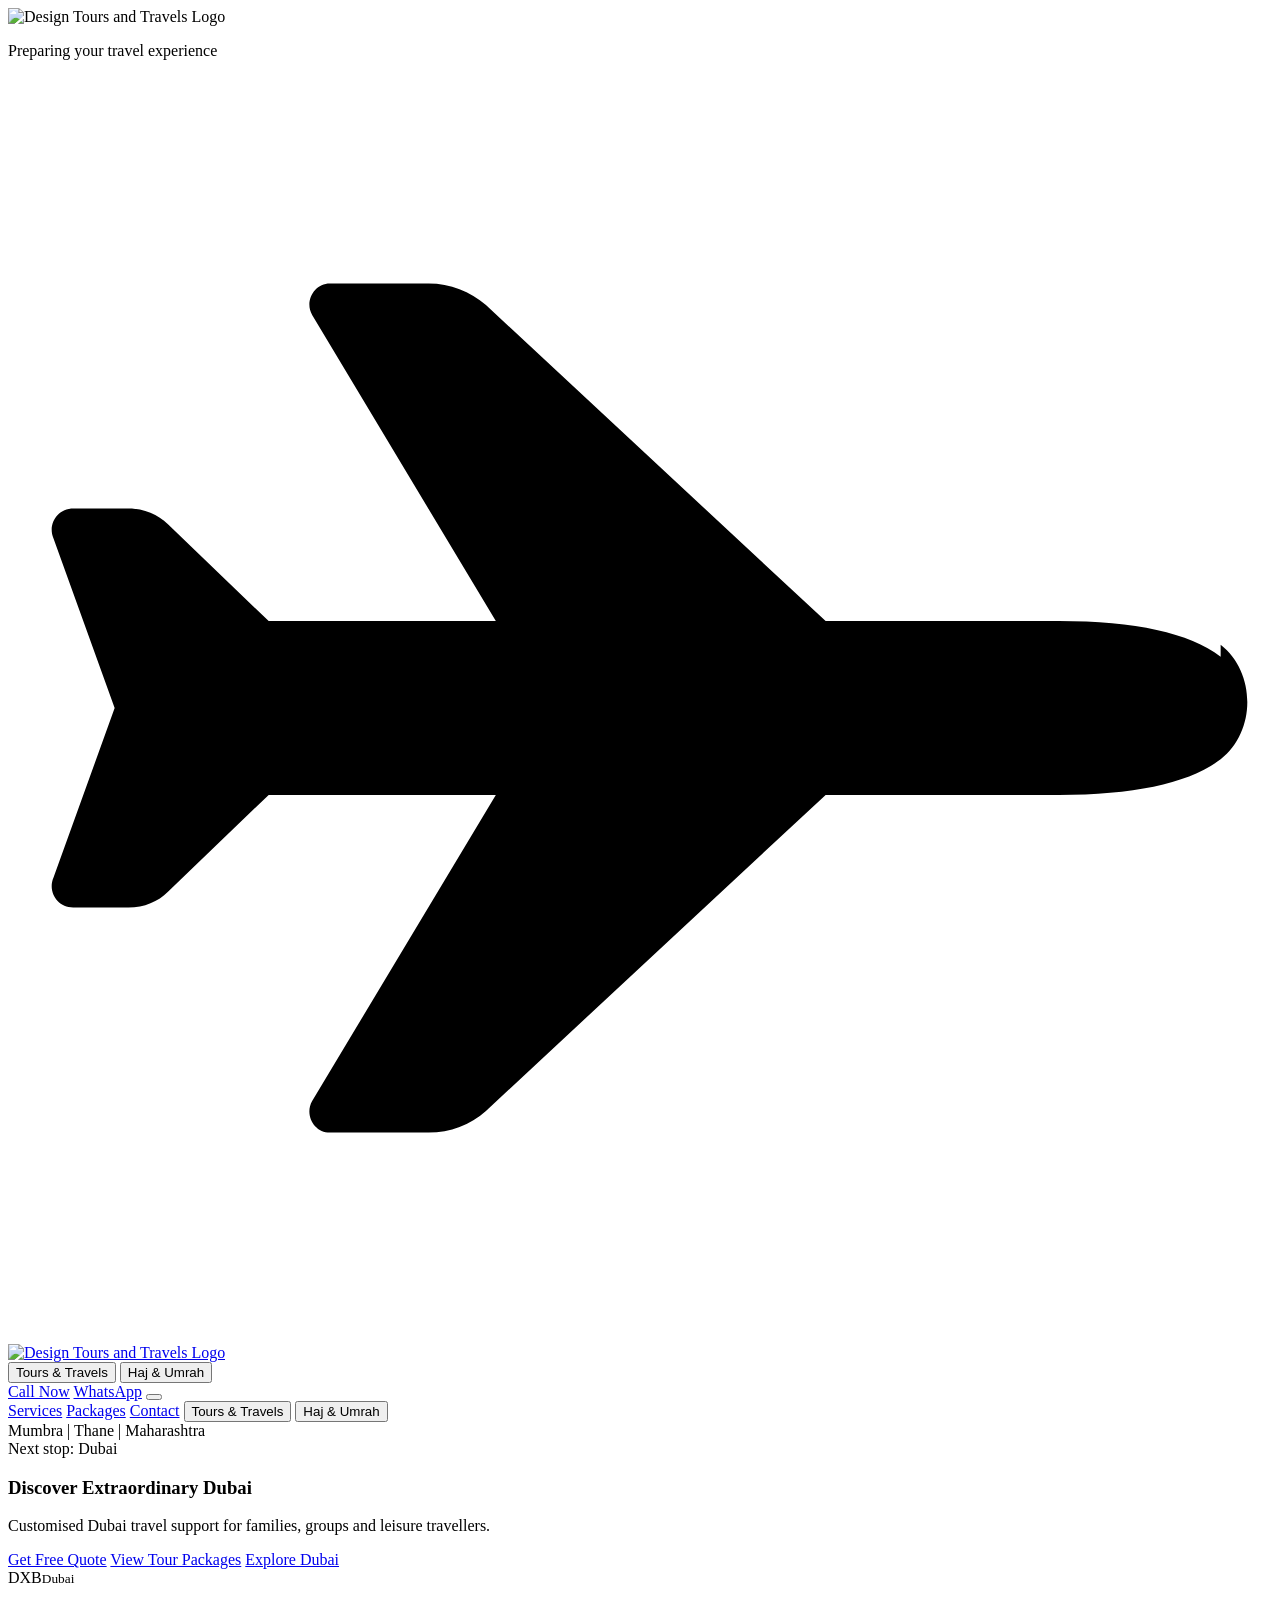
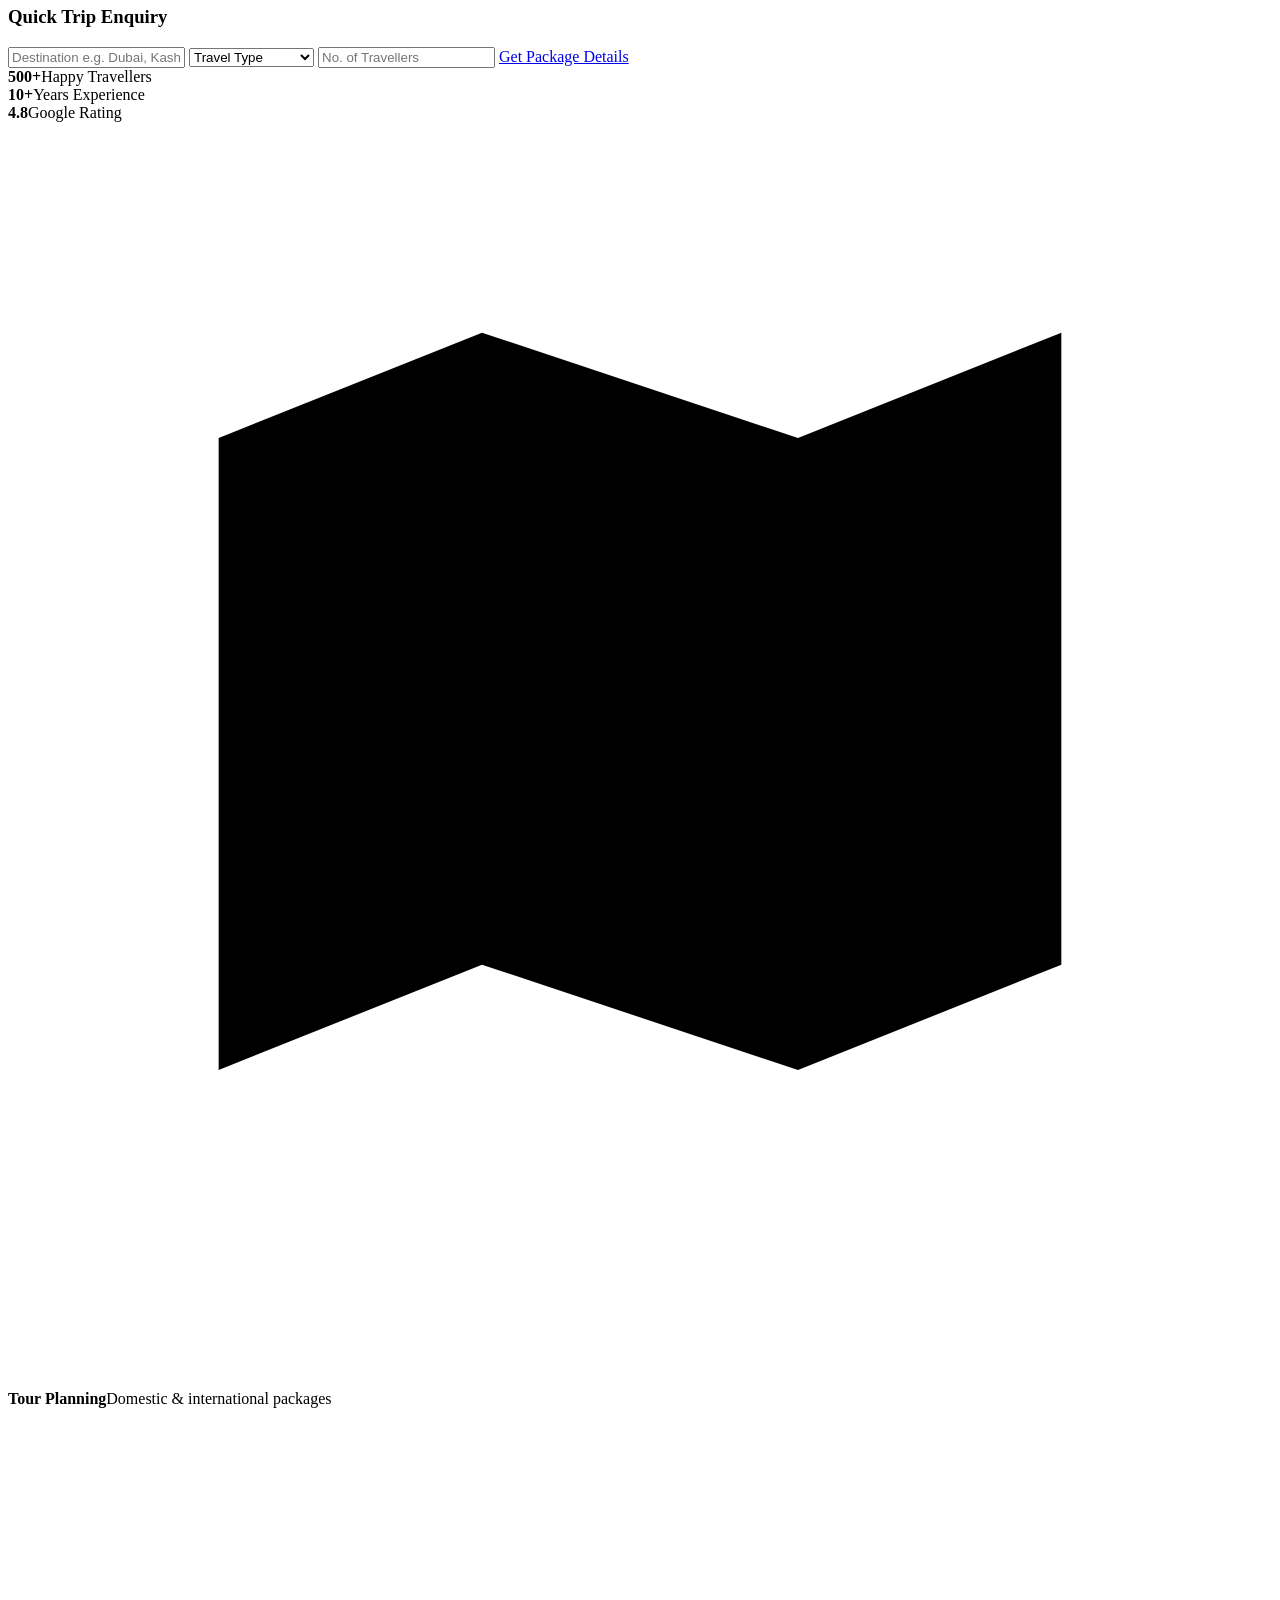
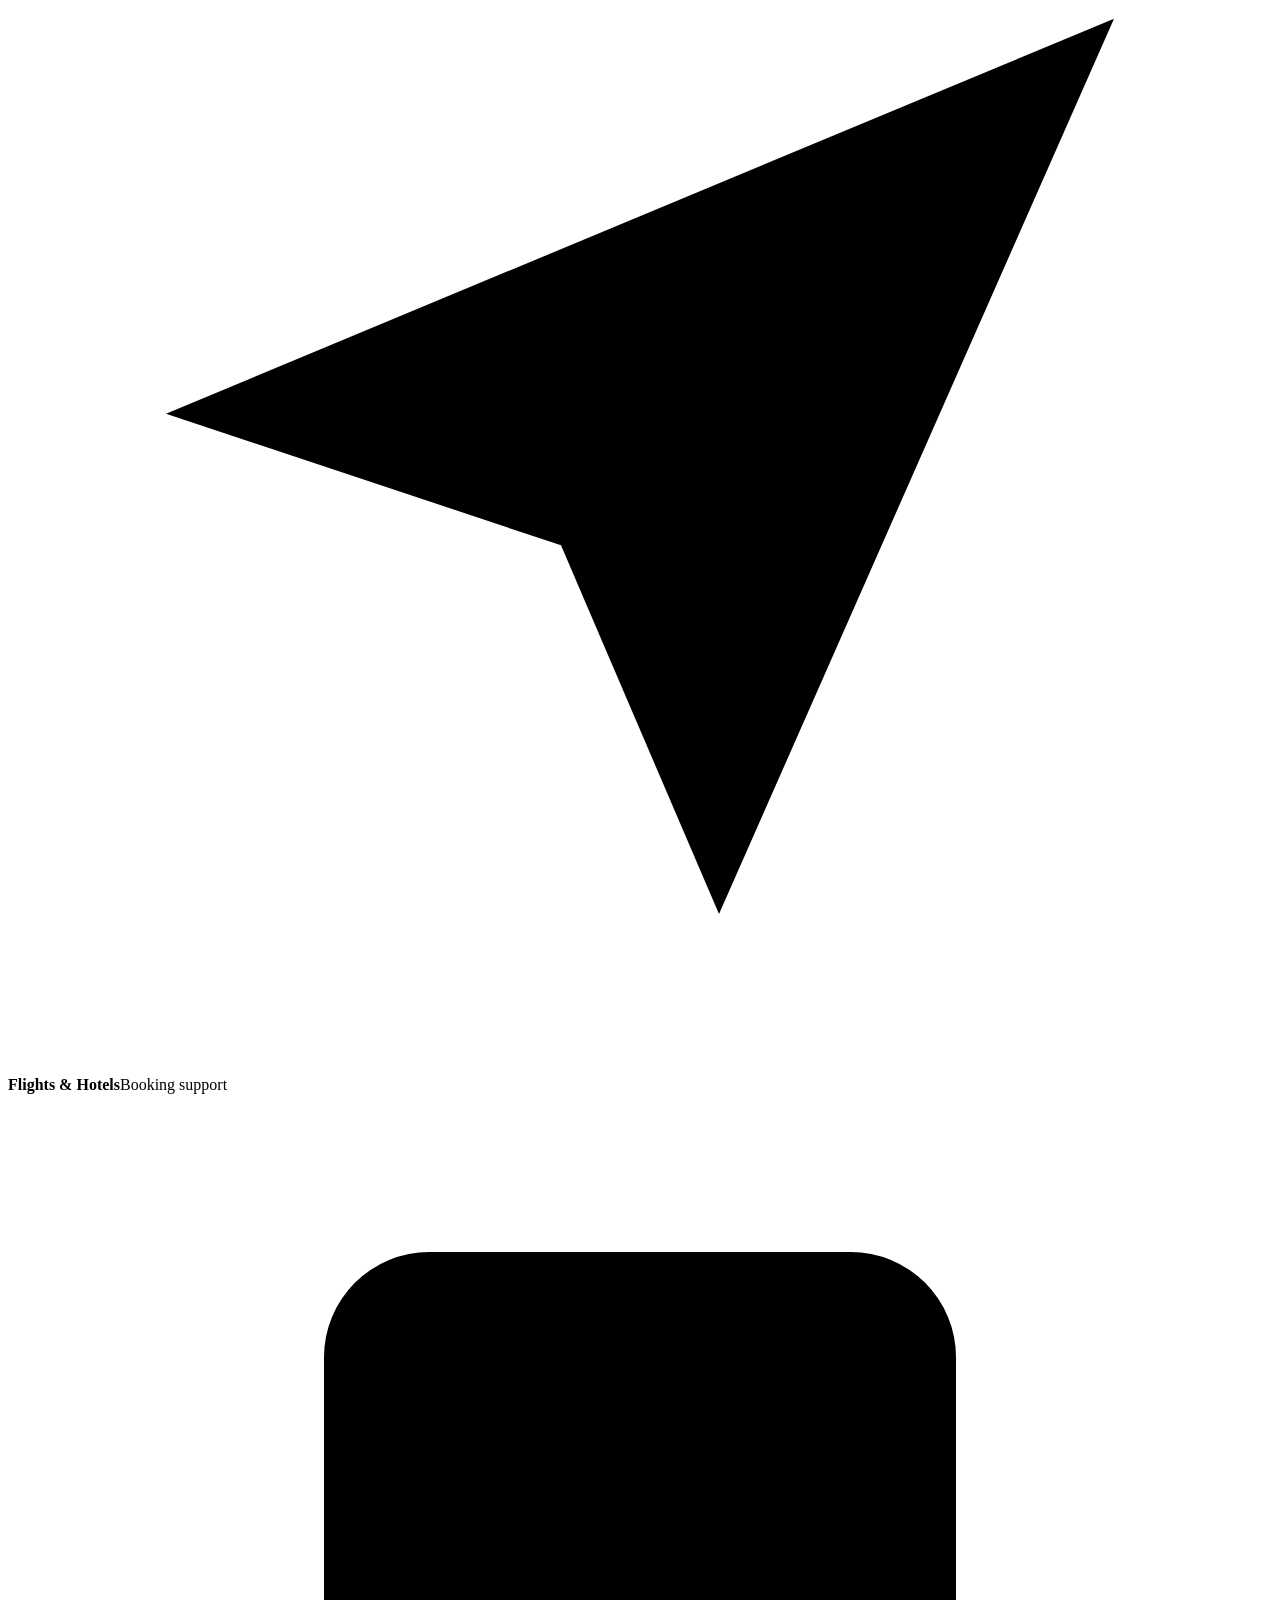
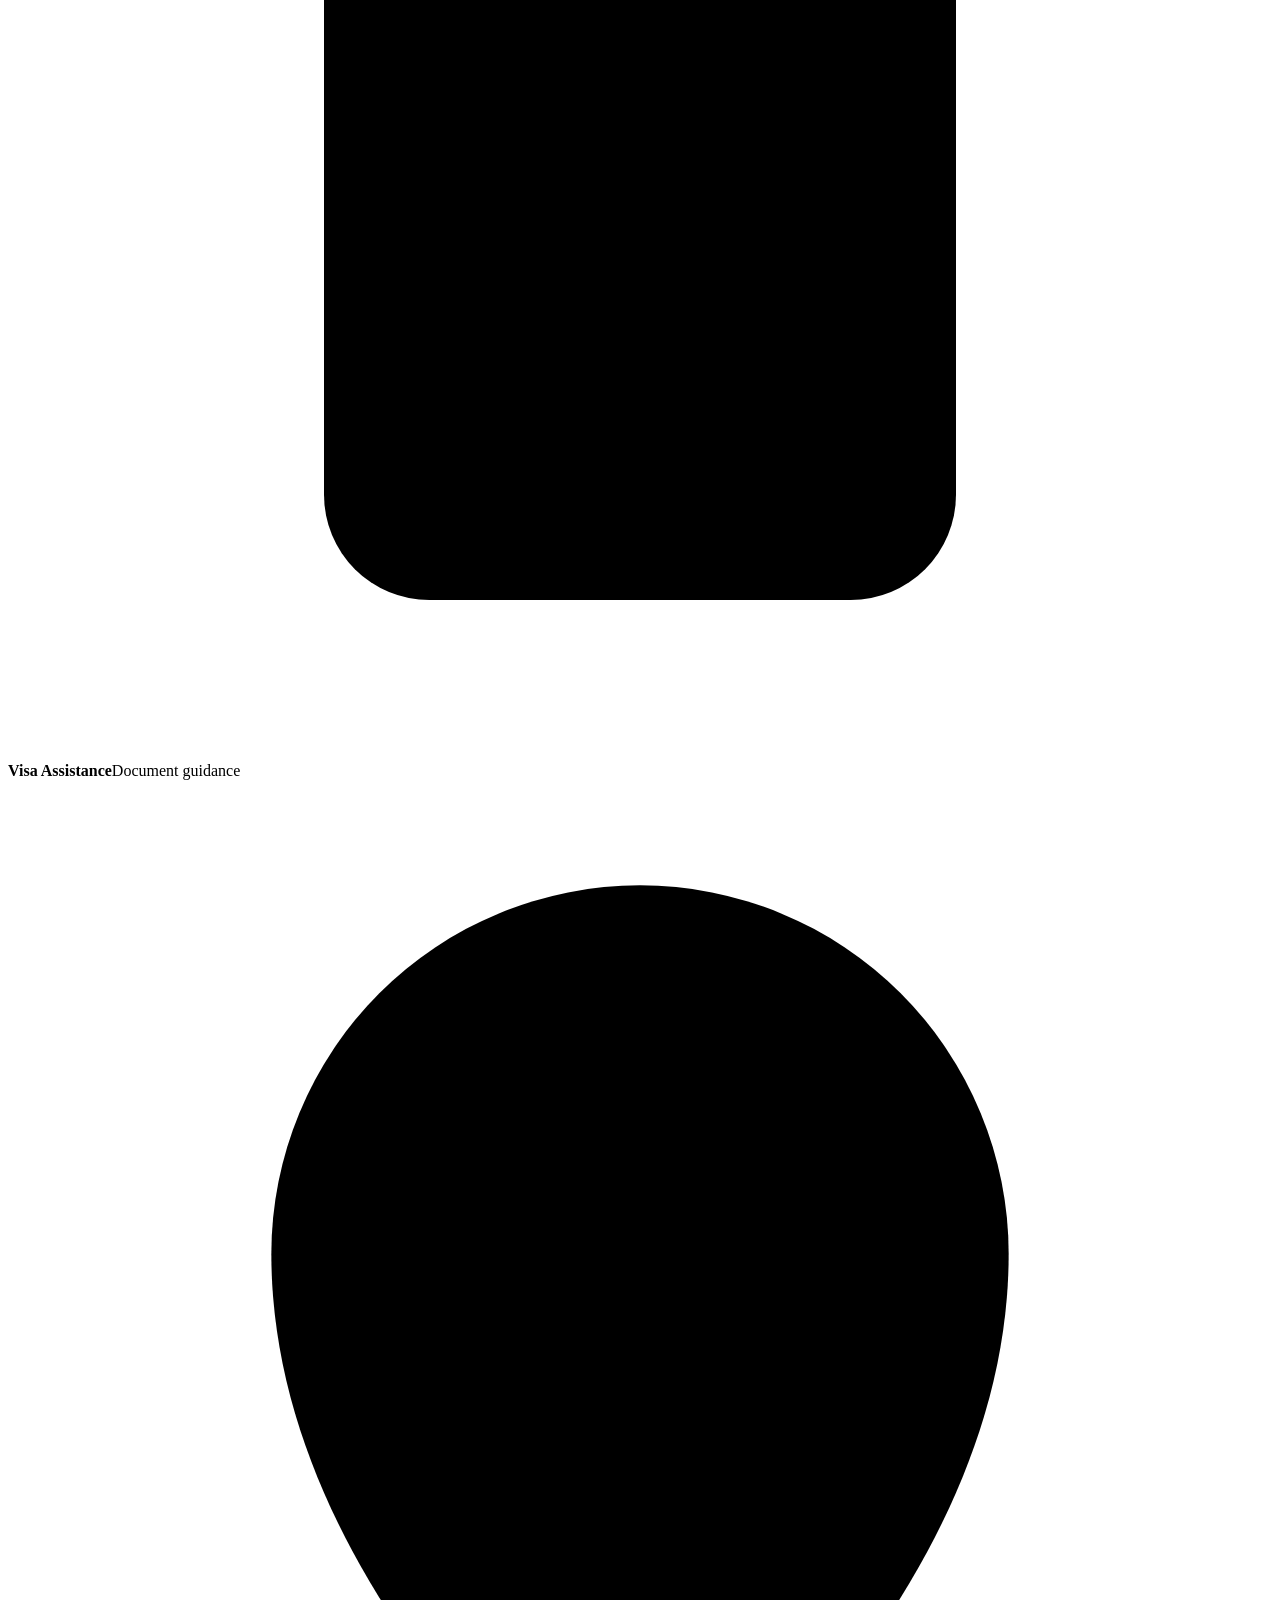
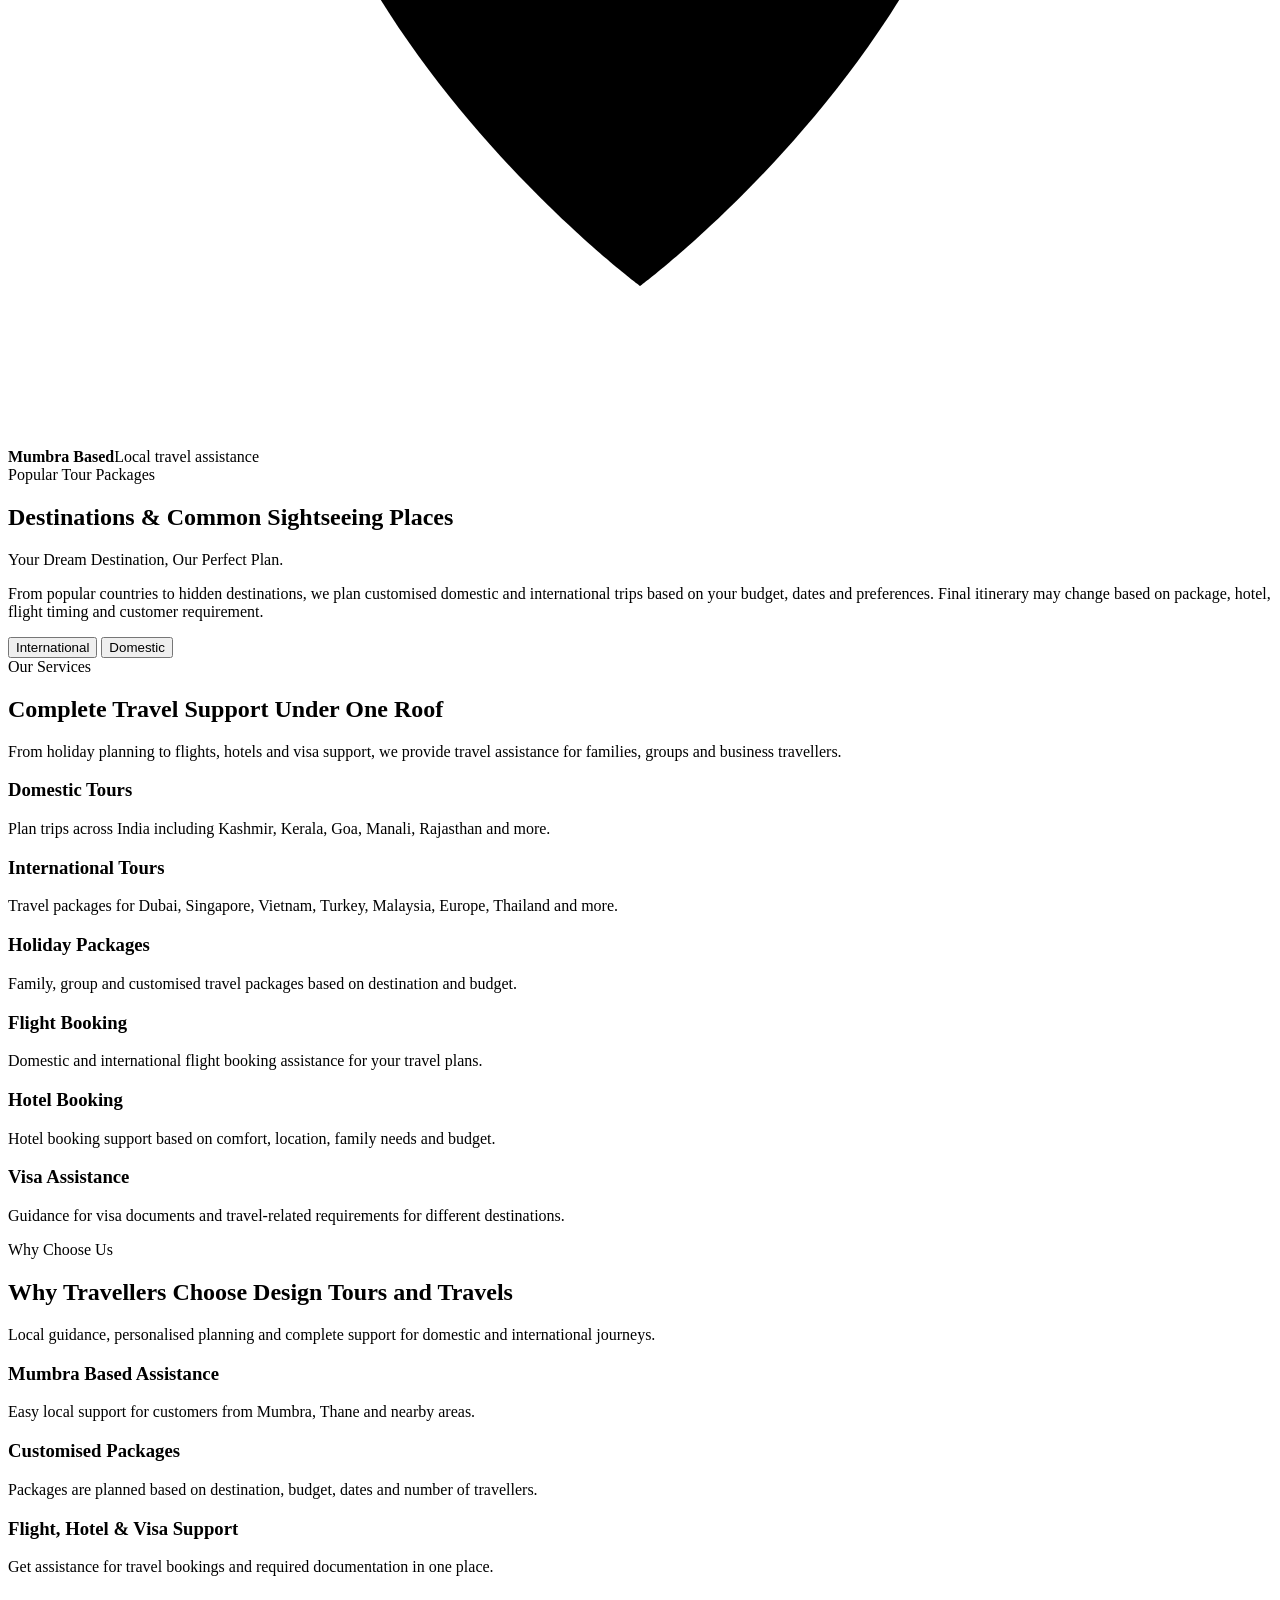
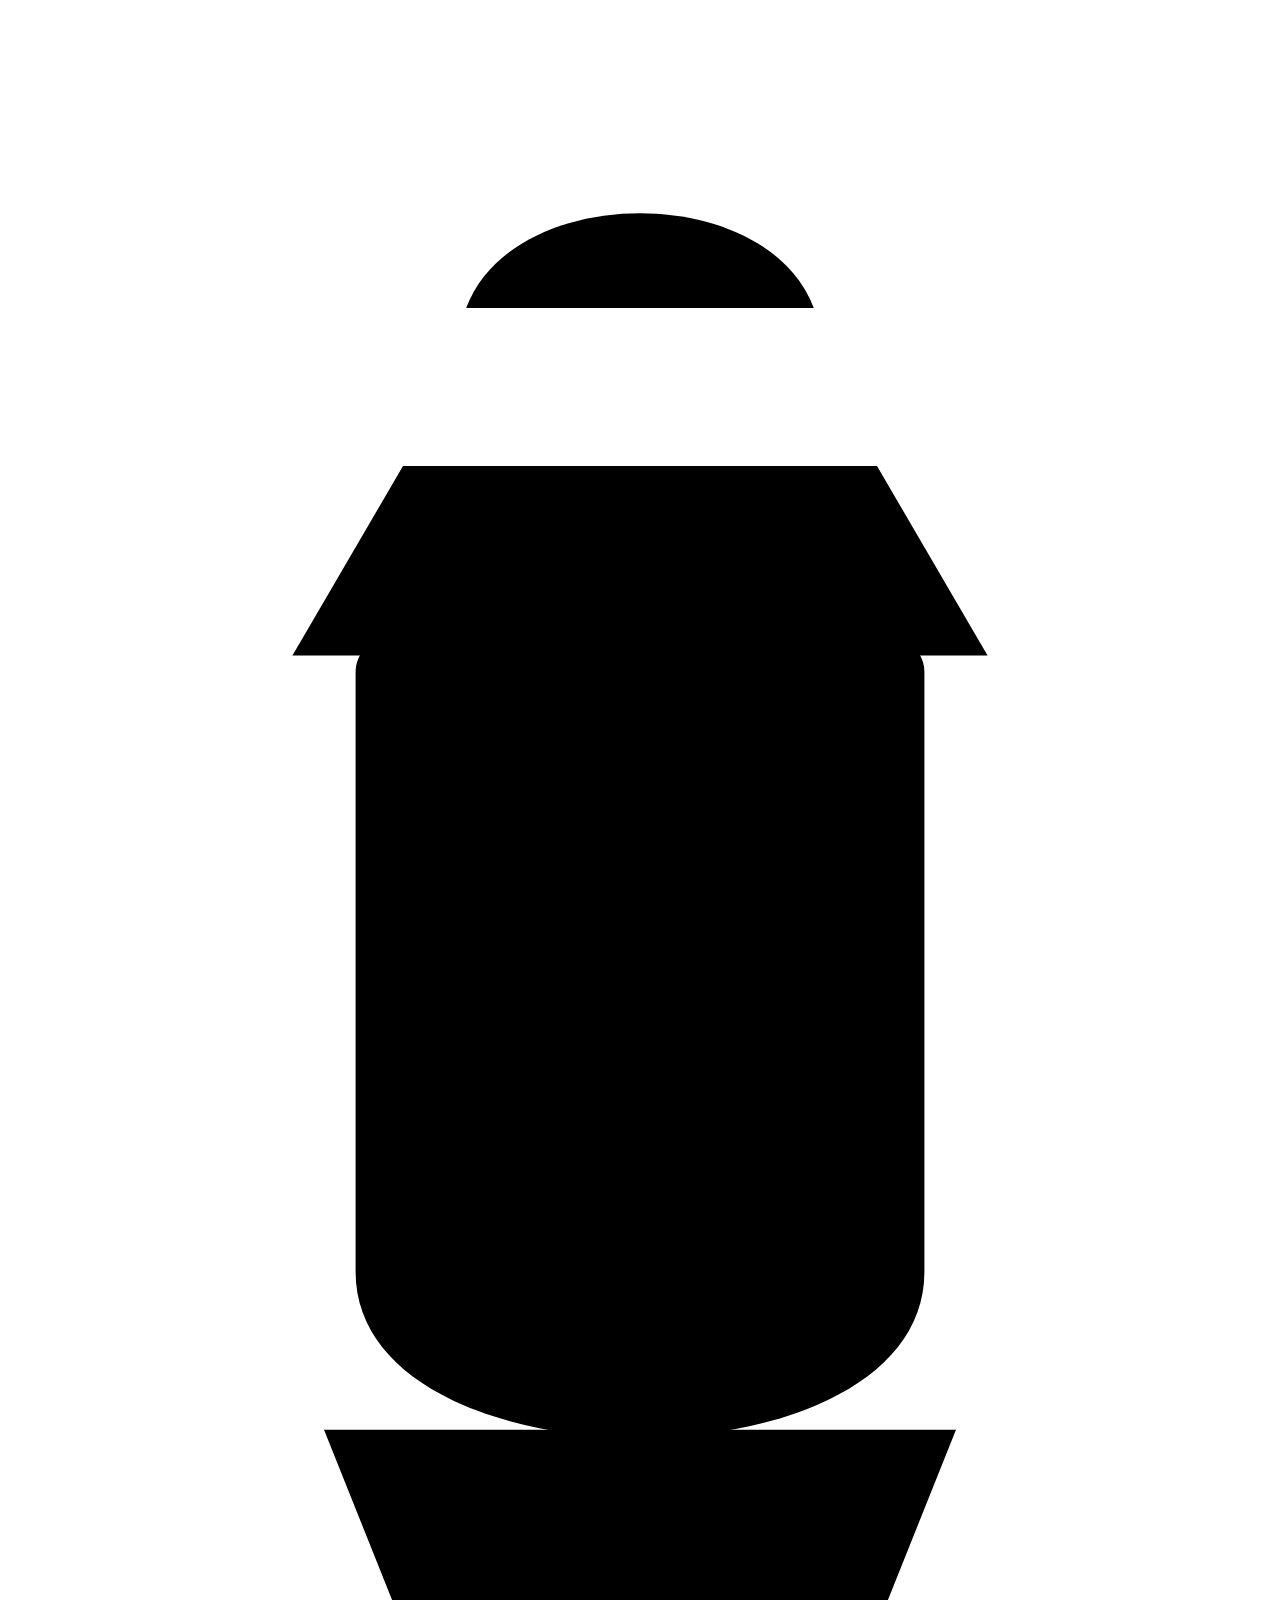
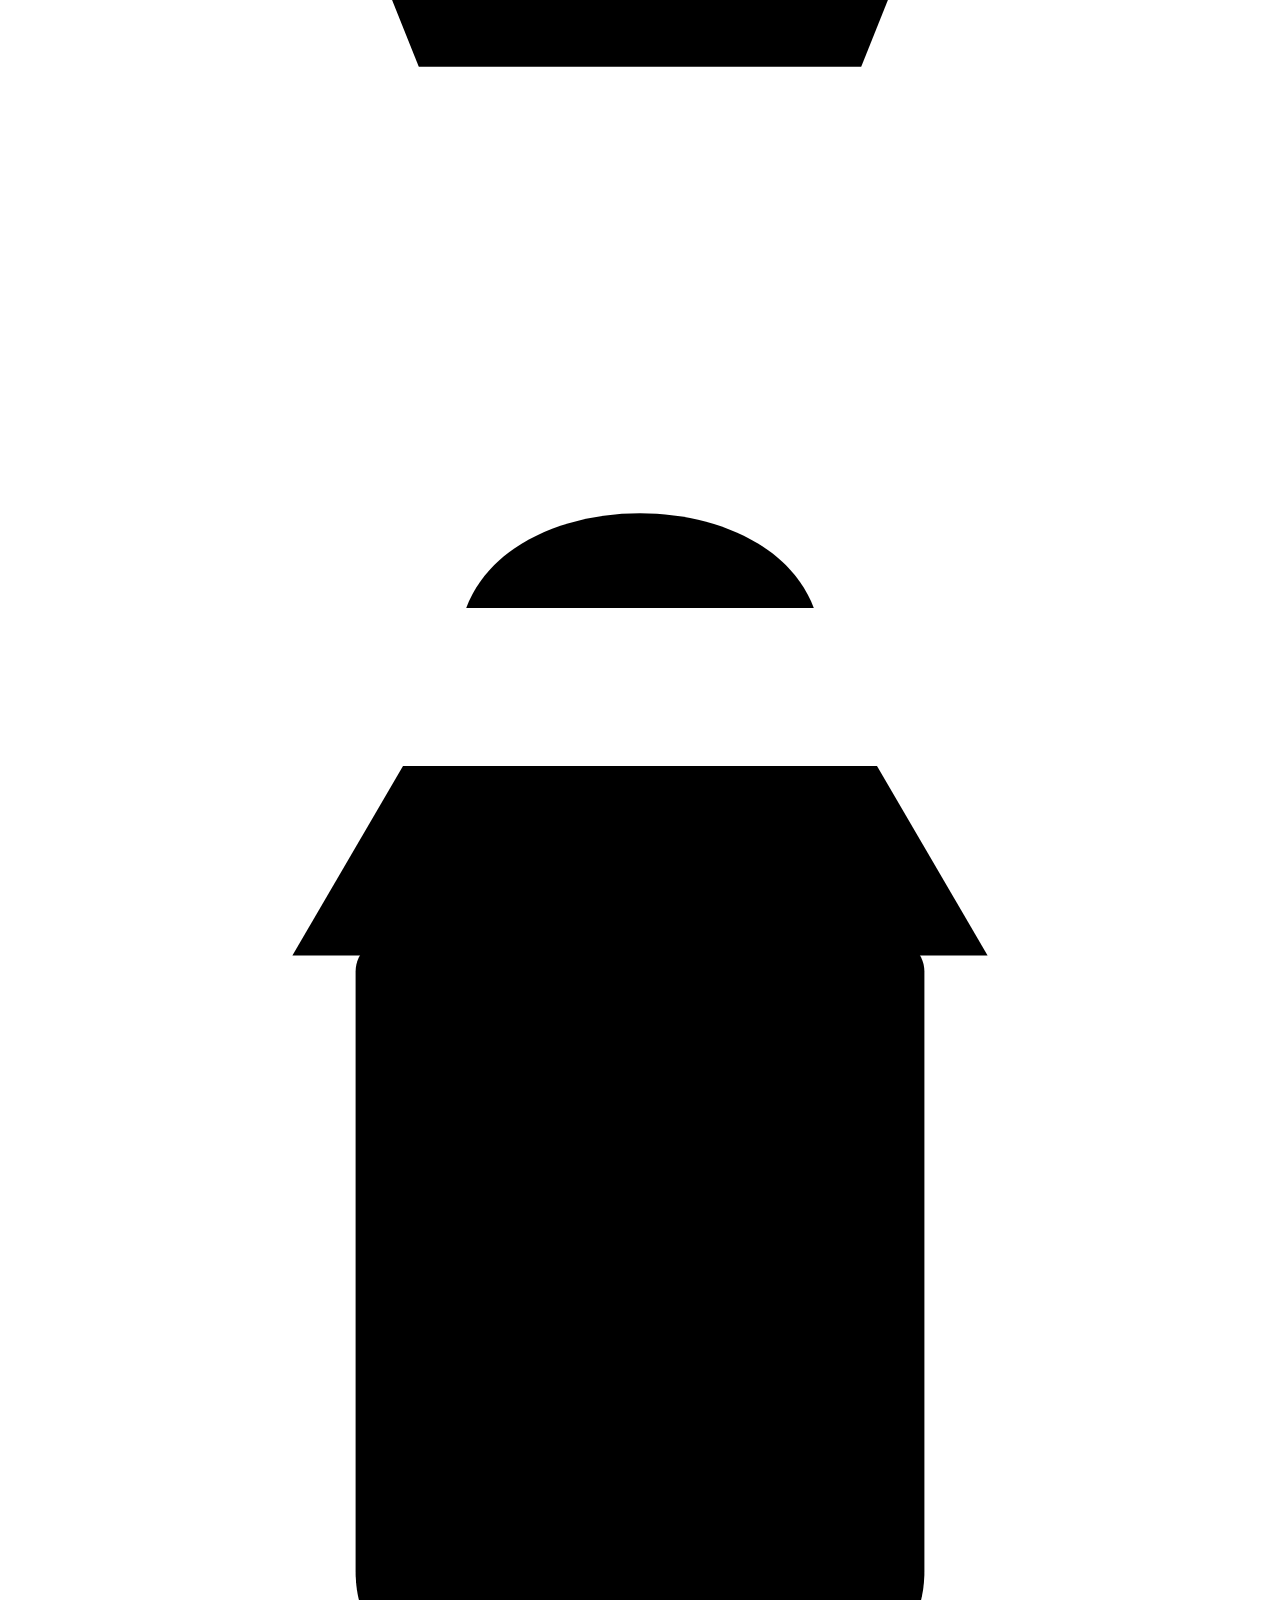
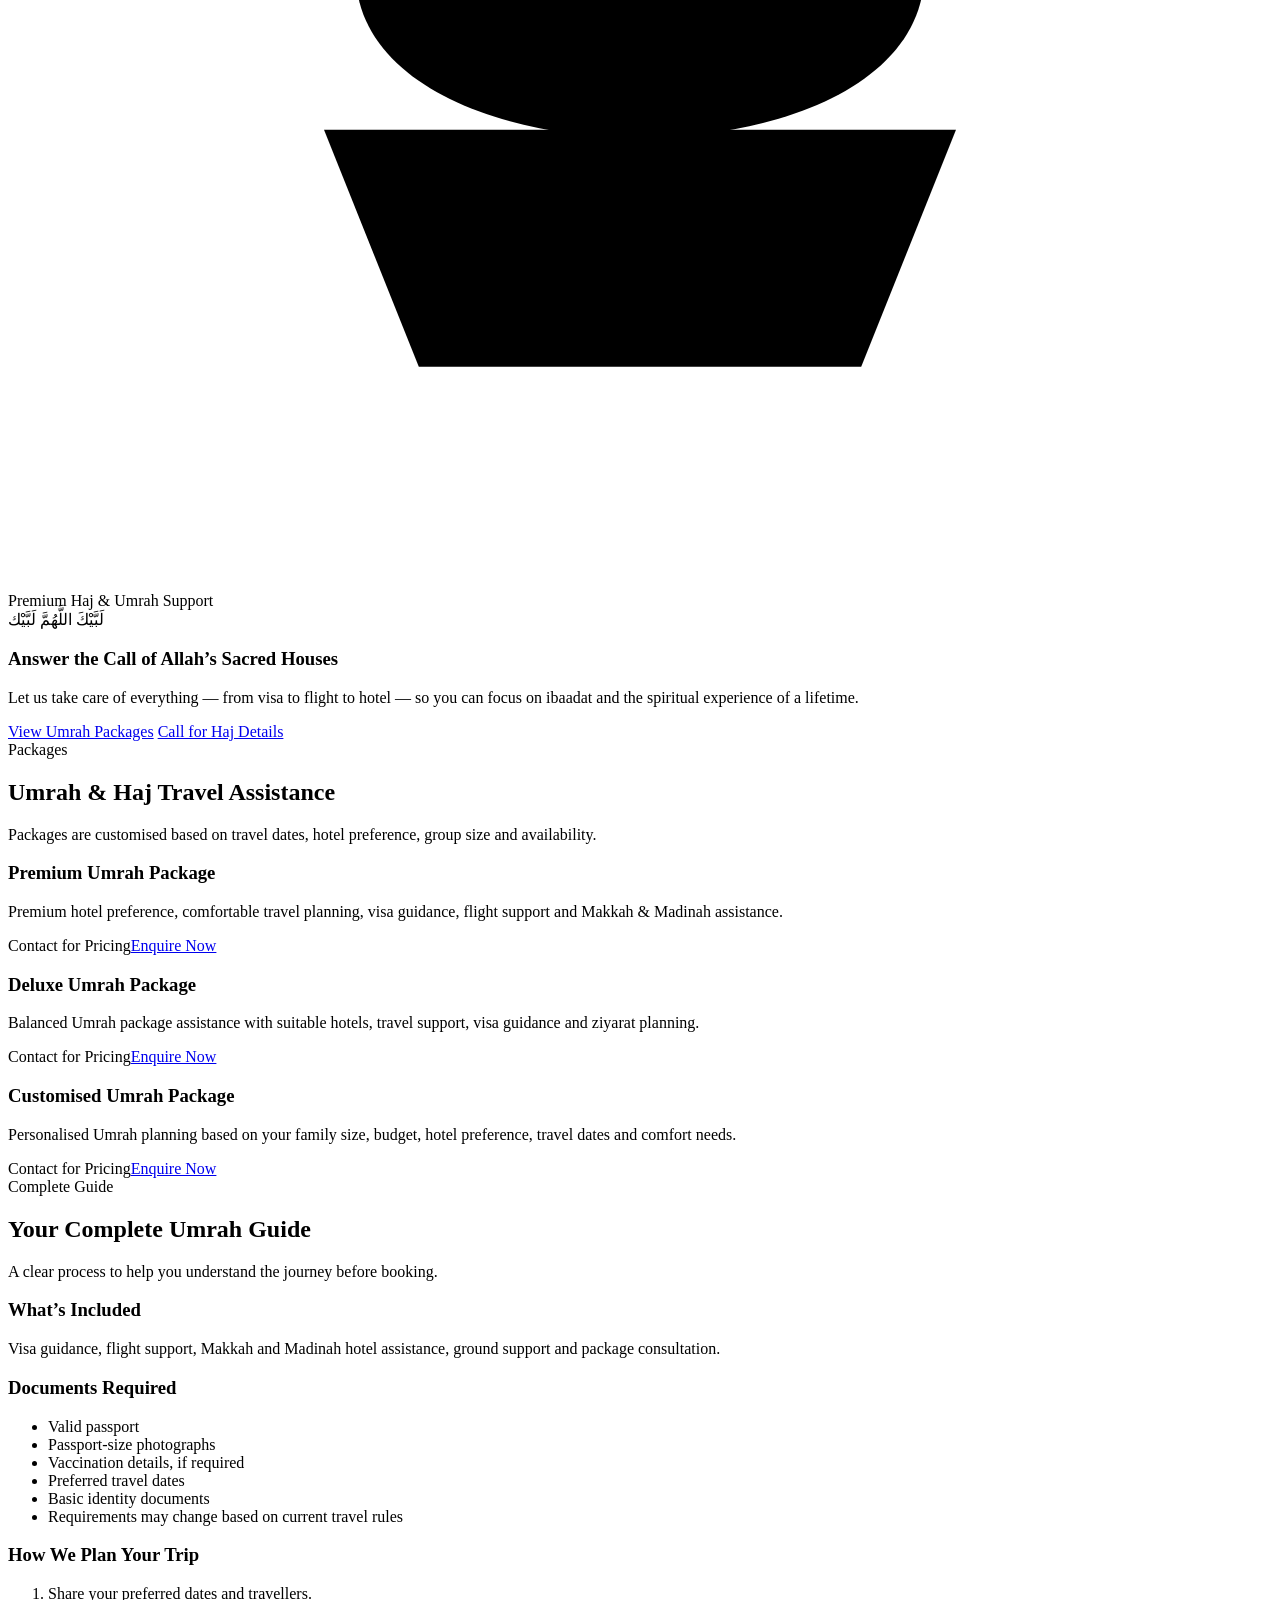
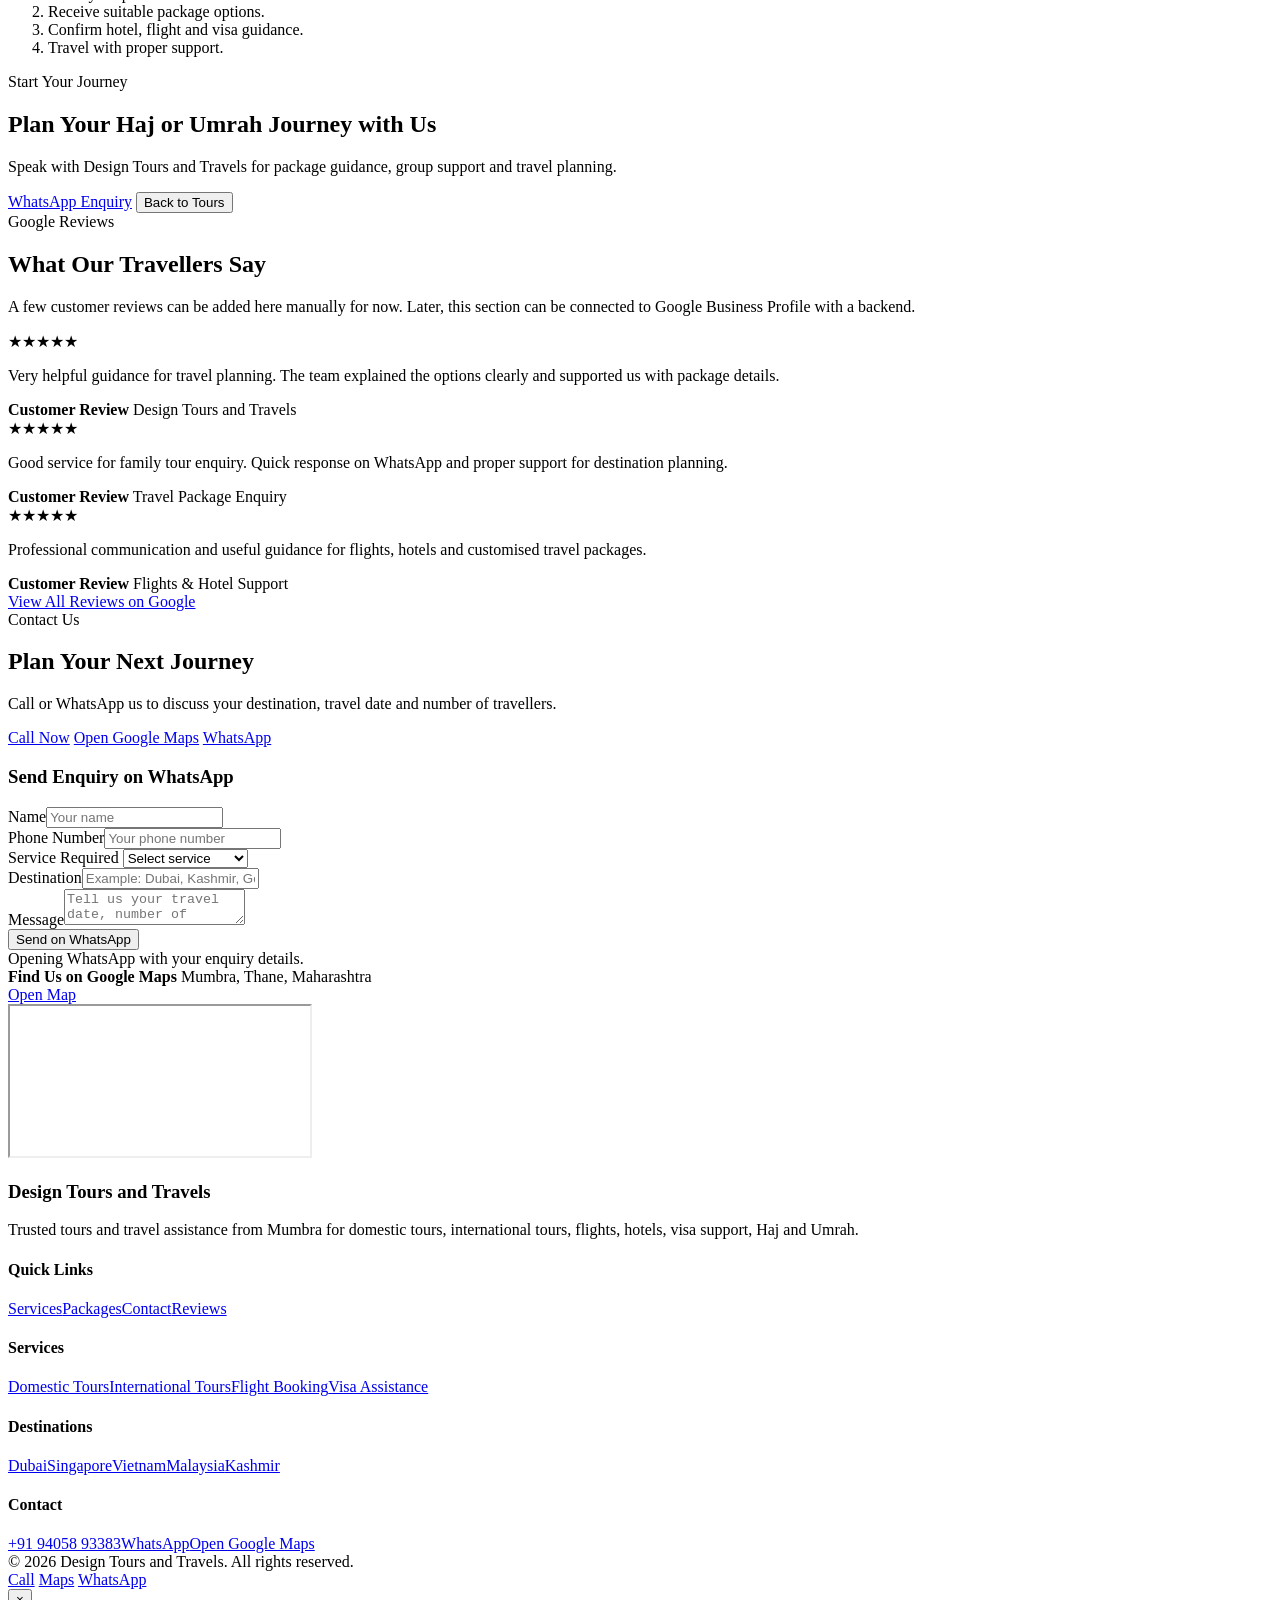
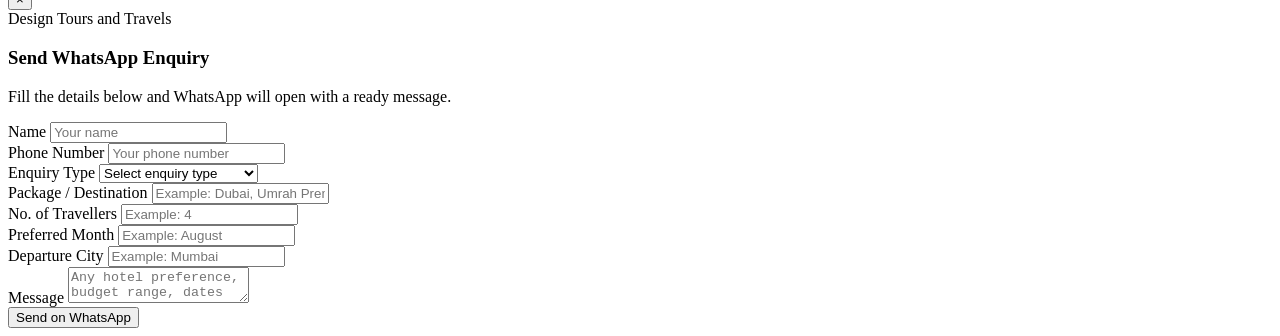
==== commit eb1b5e0b: "Add files via upload" ====
--- a/index.html
+++ b/index.html
@@ -1,717 +1,436 @@
 <!DOCTYPE html>
+
 <html lang="en">
 <head>
-<meta charset="UTF-8">
-<meta name="viewport" content="width=device-width, initial-scale=1.0">
-<title>Design Tours & Travels</title>
-<link rel="preconnect" href="https://fonts.googleapis.com">
-<link rel="preconnect" href="https://fonts.gstatic.com" crossorigin>
-<link href="https://fonts.googleapis.com/css2?family=Playfair+Display:ital,wght@0,400;0,600;0,700;1,400&family=DM+Sans:wght@300;400;500&family=Amiri:wght@400;700&display=swap" rel="stylesheet">
-<style>
-:root{
-  --navy:#0b1a3e;--navy-mid:#122050;--navy-light:#1e3373;
-  --gold:#c9933a;--gold-light:#e0b868;--gold-pale:#f5e6c8;
-  --cream:#faf7f0;--white:#fff;
-  --text-dark:#0b1a3e;--text-mid:#4a5568;--text-light:#8a9bb5;
-  --green-deep:#0a1a0e;--emerald:#0f4c2e;--green-light:#2d7a52;
-}
-*,*::before,*::after{box-sizing:border-box;margin:0;padding:0;}
-html{scroll-behavior:smooth;}
-body{font-family:'DM Sans',sans-serif;background:var(--cream);color:var(--text-dark);overflow-x:hidden;}
-
-/* LOADER */
-#loader{position:fixed;inset:0;z-index:9999;background:var(--navy);display:flex;flex-direction:column;align-items:center;justify-content:center;transition:opacity .8s ease,visibility .8s ease;}
-#loader.hidden{opacity:0;visibility:hidden;pointer-events:none;}
-.loader-icon{animation:loaderFly 1.5s ease-in-out infinite alternate;}
-.loader-text{color:var(--gold-light);font-family:'Playfair Display',serif;font-size:18px;margin-top:20px;letter-spacing:3px;animation:pulse 1.5s ease-in-out infinite;}
-@keyframes loaderFly{from{transform:translateX(-30px) rotate(-5deg);}to{transform:translateX(30px) rotate(5deg);}}
-@keyframes pulse{0%,100%{opacity:.4;}50%{opacity:1;}}
-
-/* PAGES */
-.page{display:none;min-height:100vh;}
-.page.active{display:block;}
-
-/* NAV */
-nav{position:fixed;top:0;left:0;right:0;z-index:100;padding:0 48px;height:68px;display:flex;align-items:center;justify-content:space-between;transition:all .4s ease;}
-nav.scrolled{background:rgba(11,26,62,.97);backdrop-filter:blur(14px);box-shadow:0 2px 30px rgba(0,0,0,.25);}
-nav.scrolled-sacred{background:rgba(15,76,46,.97);backdrop-filter:blur(14px);box-shadow:0 2px 30px rgba(0,0,0,.3);}
-.nav-logo{font-family:'Playfair Display',serif;color:var(--gold-light);font-size:17px;font-weight:600;display:flex;align-items:center;gap:10px;cursor:pointer;text-decoration:none;}
-.nav-logo span{color:rgba(255,255,255,.75);font-weight:400;}
-.nav-links{display:flex;align-items:center;gap:30px;}
-.nav-links a{color:rgba(255,255,255,.72);font-size:13px;text-decoration:none;letter-spacing:.3px;transition:color .3s;cursor:pointer;}
-.nav-links a:hover,.nav-links a.active{color:var(--gold-light);}
-.nav-switcher{display:flex;align-items:center;gap:3px;background:rgba(255,255,255,.1);border:1px solid rgba(255,255,255,.2);border-radius:28px;padding:4px;}
-.sw-btn{padding:6px 16px;border-radius:22px;font-size:12px;font-weight:500;color:rgba(255,255,255,.6);transition:all .3s;cursor:pointer;display:flex;align-items:center;gap:6px;}
-.sw-btn.on-main{background:var(--gold);color:var(--navy);}
-.sw-btn.on-sacred{background:var(--green-light);color:#fff;}
-
-/* WA FLOAT */
-.wa-float{position:fixed;bottom:28px;right:28px;z-index:200;width:58px;height:58px;border-radius:50%;background:#25D366;display:flex;align-items:center;justify-content:center;box-shadow:0 4px 20px rgba(37,211,102,.4);cursor:pointer;text-decoration:none;animation:waPulse 2.5s ease-in-out infinite;}
-@keyframes waPulse{0%,100%{box-shadow:0 4px 20px rgba(37,211,102,.4);}50%{box-shadow:0 4px 44px rgba(37,211,102,.7);}}
-
-/* SECTION COMMONS */
-.eyebrow{color:var(--gold);font-size:11px;font-weight:500;letter-spacing:3px;text-transform:uppercase;margin-bottom:10px;display:flex;align-items:center;gap:12px;}
-.eyebrow::before{content:'';flex:0 0 30px;height:1px;background:var(--gold);}
-.sec-title{font-family:'Playfair Display',serif;font-size:clamp(26px,3.5vw,42px);font-weight:700;color:var(--navy);line-height:1.2;margin-bottom:48px;}
-.sec-title.light{color:#fff;}
-.gold-line{height:3px;background:linear-gradient(90deg,transparent,var(--gold),var(--gold-light),var(--gold),transparent);}
-.reveal{opacity:0;transform:translateY(28px);transition:all .7s cubic-bezier(.25,.8,.25,1);}
-.reveal.visible{opacity:1;transform:translateY(0);}
-
-/* BUTTONS */
-.btn{display:inline-flex;align-items:center;gap:8px;padding:13px 26px;border-radius:6px;font-size:14px;font-weight:500;cursor:pointer;border:none;transition:all .3s;text-decoration:none;}
-.btn-gold{background:var(--gold);color:#fff;box-shadow:0 4px 20px rgba(201,147,58,.4);}
-.btn-gold:hover{background:var(--gold-light);transform:translateY(-2px);box-shadow:0 8px 30px rgba(201,147,58,.5);}
-.btn-outline-light{background:transparent;border:1px solid rgba(255,255,255,.35);color:#fff;}
-.btn-outline-light:hover{border-color:var(--gold-light);color:var(--gold-light);}
-.btn-navy{background:var(--navy);color:#fff;}
-.btn-navy:hover{background:var(--navy-light);}
-.btn-white{background:#fff;color:var(--navy);}
-.btn-white:hover{background:var(--cream);}
-.btn-outline-gold{background:transparent;border:1px solid rgba(201,147,58,.4);color:var(--gold-light);}
-.btn-outline-gold:hover{background:rgba(201,147,58,.1);}
-
-/* ICONS — inline SVG helper class */
-.icon{display:inline-block;flex-shrink:0;}
-
-/* ═══════════════════════════════════════
-   PAGE: HOME (MAIN)
-═══════════════════════════════════════ */
-/* HERO */
-.hero-main{min-height:100vh;background:var(--navy);position:relative;display:flex;align-items:center;overflow:hidden;}
-.hero-bg-glow{position:absolute;inset:0;background:radial-gradient(ellipse at 70% 50%,rgba(201,147,58,.12) 0%,transparent 60%),radial-gradient(ellipse at 20% 80%,rgba(30,51,115,.8) 0%,transparent 50%);}
-.hero-grid{position:absolute;inset:0;background-image:linear-gradient(rgba(201,147,58,.04) 1px,transparent 1px),linear-gradient(90deg,rgba(201,147,58,.04) 1px,transparent 1px);background-size:60px 60px;}
-.plane-anim{position:absolute;pointer-events:none;}
-.p1{top:20%;left:-100px;animation:fly1 14s linear infinite;}
-.p2{top:58%;left:-100px;animation:fly1 20s linear infinite 6s;opacity:.6;}
-.p3{top:38%;left:-100px;animation:fly1 17s linear infinite 10s;opacity:.75;}
-@keyframes fly1{0%{transform:translateX(0) rotate(-4deg);opacity:0;}5%{opacity:1;}95%{opacity:1;}100%{transform:translateX(110vw) rotate(-4deg);opacity:0;}}
-.hero-content{position:relative;z-index:2;max-width:640px;padding:130px 64px 100px;}
-.hero-badge{display:inline-flex;align-items:center;gap:8px;background:rgba(201,147,58,.15);border:1px solid rgba(201,147,58,.35);border-radius:30px;padding:6px 16px;margin-bottom:28px;animation:fadeUp .8s ease .2s both;}
-.hero-badge span{color:var(--gold-light);font-size:11px;letter-spacing:1.5px;text-transform:uppercase;}
-.blink-dot{width:6px;height:6px;border-radius:50%;background:var(--gold);animation:blink 2s infinite;}
-@keyframes blink{0%,100%{opacity:1;}50%{opacity:.3;}}
-.hero-h1{font-family:'Playfair Display',serif;font-size:clamp(36px,5vw,62px);font-weight:700;line-height:1.12;color:#fff;margin-bottom:20px;animation:fadeUp .8s ease .4s both;}
-.hero-h1 em{color:var(--gold-light);font-style:italic;}
-.hero-sub{color:rgba(255,255,255,.62);font-size:16px;line-height:1.72;margin-bottom:36px;animation:fadeUp .8s ease .6s both;}
-.hero-btns{display:flex;gap:14px;flex-wrap:wrap;animation:fadeUp .8s ease .8s both;}
-.hero-stats{position:absolute;bottom:40px;left:64px;right:64px;display:flex;background:rgba(255,255,255,.06);border:1px solid rgba(201,147,58,.2);border-radius:12px;overflow:hidden;z-index:2;animation:fadeUp .8s ease 1s both;}
-.h-stat{flex:1;padding:18px 20px;text-align:center;border-right:1px solid rgba(201,147,58,.14);}
-.h-stat:last-child{border-right:none;}
-.h-stat-n{font-family:'Playfair Display',serif;font-size:26px;color:var(--gold-light);font-weight:600;}
-.h-stat-l{font-size:11px;color:rgba(255,255,255,.48);margin-top:2px;}
-@keyframes fadeUp{from{opacity:0;transform:translateY(22px);}to{opacity:1;transform:translateY(0);}}
-
-/* SERVICES SECTION */
-.sec-services{padding:90px 64px;background:var(--cream);}
-.svc-grid{display:grid;grid-template-columns:repeat(3,1fr);gap:24px;}
-.svc-card{background:#fff;border-radius:14px;border:1px solid rgba(201,147,58,.15);padding:32px 28px;cursor:pointer;transition:all .4s cubic-bezier(.25,.8,.25,1);position:relative;overflow:hidden;}
-.svc-card::after{content:'';position:absolute;bottom:0;left:0;right:0;height:3px;background:linear-gradient(90deg,var(--navy),var(--gold));transform:scaleX(0);transform-origin:left;transition:transform .4s ease;}
-.svc-card:hover{transform:translateY(-6px);box-shadow:0 20px 50px rgba(11,26,62,.1);}
-.svc-card:hover::after{transform:scaleX(1);}
-.svc-icon-wrap{width:56px;height:56px;border-radius:12px;background:var(--navy);display:flex;align-items:center;justify-content:center;margin-bottom:20px;transition:transform .3s;}
-.svc-card:hover .svc-icon-wrap{transform:scale(1.1) rotate(-5deg);}
-.svc-title{font-family:'Playfair Display',serif;font-size:18px;color:var(--navy);margin-bottom:10px;}
-.svc-desc{font-size:13px;color:var(--text-mid);line-height:1.72;margin-bottom:16px;}
-.svc-more{color:var(--gold);font-size:12px;font-weight:500;display:flex;align-items:center;gap:6px;transition:gap .3s;}
-.svc-card:hover .svc-more{gap:10px;}
-
-/* DESTINATIONS MARQUEE */
-.sec-dest{padding:80px 0;background:var(--navy);overflow:hidden;}
-.dest-head{padding:0 64px;margin-bottom:40px;}
-.dest-head .eyebrow{color:var(--gold-light);}
-.dest-head .sec-title{color:#fff;margin-bottom:0;}
-.marquee-wrap{overflow:hidden;}
-.marquee-track{display:flex;gap:20px;width:max-content;animation:marqueeL 32s linear infinite;padding:0 20px;}
-.marquee-track:hover{animation-play-state:paused;}
-@keyframes marqueeL{0%{transform:translateX(0);}100%{transform:translateX(-50%);}}
-.dest-card{width:220px;height:280px;border-radius:14px;border:1px solid rgba(201,147,58,.22);display:flex;flex-direction:column;justify-content:flex-end;padding:22px;flex-shrink:0;position:relative;overflow:hidden;cursor:pointer;transition:transform .3s;}
-.dest-card:hover{transform:scale(1.03);}
-.dest-top{position:absolute;top:20px;right:20px;}
-.dest-country{font-size:13px;color:rgba(255,255,255,.55);margin-bottom:4px;}
-.dest-name{font-family:'Playfair Display',serif;color:#fff;font-size:19px;}
-.dest-sub{color:rgba(255,255,255,.55);font-size:11px;margin-top:3px;}
-.dest-price{color:var(--gold-light);font-size:13px;font-weight:500;margin-top:8px;}
-
-/* WHY US */
-.sec-why{padding:90px 64px;background:#fff;display:grid;grid-template-columns:1fr 1fr;gap:80px;align-items:center;}
-.why-visual{position:relative;}
-.why-frame{width:100%;height:420px;border-radius:16px;background:linear-gradient(135deg,var(--navy),var(--navy-light));display:flex;align-items:center;justify-content:center;overflow:hidden;position:relative;}
-.why-globe-ring{width:240px;height:240px;border-radius:50%;border:1px solid rgba(201,147,58,.3);position:absolute;animation:spinRing 20s linear infinite;}
-.why-globe-ring-2{width:340px;height:340px;border-radius:50%;border:1px dashed rgba(201,147,58,.15);position:absolute;animation:spinRing 30s linear infinite reverse;}
-@keyframes spinRing{from{transform:rotate(0);}to{transform:rotate(360deg);}}
-.why-globe-center{width:120px;height:120px;border-radius:50%;background:rgba(201,147,58,.15);border:2px solid rgba(201,147,58,.4);display:flex;align-items:center;justify-content:center;position:relative;z-index:1;}
-.why-badge{position:absolute;background:var(--gold);border-radius:12px;padding:14px 18px;box-shadow:0 8px 24px rgba(201,147,58,.4);}
-.why-badge-1{top:28px;right:-22px;}
-.why-badge-2{bottom:28px;left:-22px;}
-.why-b-num{font-family:'Playfair Display',serif;font-size:28px;color:#fff;font-weight:700;}
-.why-b-lbl{font-size:11px;color:rgba(255,255,255,.8);}
-.why-points{display:flex;flex-direction:column;gap:24px;margin-top:36px;}
-.why-pt{display:flex;gap:16px;align-items:flex-start;}
-.why-pt-icon{width:46px;height:46px;border-radius:10px;background:var(--navy);display:flex;align-items:center;justify-content:center;flex-shrink:0;}
-.why-pt-t{font-family:'Playfair Display',serif;font-size:16px;color:var(--navy);margin-bottom:4px;}
-.why-pt-d{font-size:13px;color:var(--text-mid);line-height:1.65;}
-
-/* TESTIMONIALS */
-.sec-testi{padding:80px 64px;background:var(--navy);}
-.sec-testi .eyebrow{color:var(--gold-light);}
-.testi-grid{display:grid;grid-template-columns:repeat(3,1fr);gap:20px;}
-.testi-card{background:rgba(255,255,255,.06);border:1px solid rgba(201,147,58,.15);border-radius:14px;padding:28px 24px;transition:all .3s;}
-.testi-card:hover{background:rgba(255,255,255,.1);transform:translateY(-4px);}
-.testi-stars{display:flex;gap:3px;margin-bottom:12px;}
-.star-icon{fill:var(--gold);}
-.testi-txt{color:rgba(255,255,255,.73);font-size:14px;line-height:1.78;font-style:italic;margin-bottom:18px;}
-.testi-author{display:flex;align-items:center;gap:12px;}
-.testi-av{width:40px;height:40px;border-radius:50%;background:var(--gold);display:flex;align-items:center;justify-content:center;color:#fff;font-weight:600;font-size:13px;}
-.testi-name{color:#fff;font-size:13px;font-weight:500;}
-.testi-loc{color:var(--text-light);font-size:11px;}
-
-/* CTA BANNER */
-.cta-banner{padding:80px 64px;background:var(--gold);text-align:center;position:relative;overflow:hidden;}
-.cta-banner-title{font-family:'Playfair Display',serif;font-size:38px;color:var(--navy);margin-bottom:10px;}
-.cta-banner-sub{color:rgba(11,26,62,.68);font-size:16px;margin-bottom:32px;}
-.cta-row{display:flex;gap:14px;justify-content:center;flex-wrap:wrap;}
-
-/* FOOTER */
-.footer{background:#07112a;padding:60px 64px 28px;}
-.footer-grid{display:grid;grid-template-columns:2fr 1fr 1fr 1fr;gap:40px;margin-bottom:40px;}
-.f-logo{font-family:'Playfair Display',serif;color:var(--gold-light);font-size:18px;margin-bottom:14px;display:flex;align-items:center;gap:8px;}
-.f-about{color:rgba(255,255,255,.48);font-size:13px;line-height:1.72;}
-.f-col-t{color:var(--gold);font-size:11px;font-weight:500;letter-spacing:2px;text-transform:uppercase;margin-bottom:16px;}
-.f-links{display:flex;flex-direction:column;gap:8px;}
-.f-links a{color:rgba(255,255,255,.52);font-size:13px;text-decoration:none;transition:color .3s;cursor:pointer;}
-.f-links a:hover{color:var(--gold-light);}
-.footer-bottom{border-top:1px solid rgba(255,255,255,.08);padding-top:22px;display:flex;justify-content:space-between;align-items:center;}
-.footer-bottom p{color:rgba(255,255,255,.28);font-size:12px;}
-
-/* ═══════════════════════════════════════
-   PAGE: SERVICES
-═══════════════════════════════════════ */
-.page-hero{min-height:340px;background:var(--navy);display:flex;align-items:flex-end;padding:0 64px 60px;position:relative;overflow:hidden;padding-top:100px;}
-.page-hero-glow{position:absolute;inset:0;background:radial-gradient(ellipse at 60% 50%,rgba(201,147,58,.14) 0%,transparent 60%);}
-.page-hero-content{position:relative;z-index:1;}
-.page-hero-eyebrow{color:var(--gold-light);font-size:11px;letter-spacing:3px;text-transform:uppercase;margin-bottom:10px;}
-.page-hero-title{font-family:'Playfair Display',serif;font-size:clamp(32px,4vw,52px);color:#fff;font-weight:700;line-height:1.15;}
-.svc-detail-grid{display:grid;grid-template-columns:repeat(3,1fr);gap:28px;padding:80px 64px;background:var(--cream);}
-.svc-big-card{background:#fff;border-radius:16px;border:1px solid rgba(201,147,58,.15);overflow:hidden;cursor:pointer;transition:all .4s;}
-.svc-big-card:hover{transform:translateY(-6px);box-shadow:0 24px 60px rgba(11,26,62,.12);}
-.svc-big-top{height:160px;background:var(--navy);display:flex;align-items:center;justify-content:center;position:relative;overflow:hidden;}
-.svc-big-top-glow{position:absolute;inset:0;background:radial-gradient(circle at 50% 60%,rgba(201,147,58,.2) 0%,transparent 60%);}
-.svc-big-body{padding:28px 24px;}
-.svc-big-title{font-family:'Playfair Display',serif;font-size:20px;color:var(--navy);margin-bottom:10px;}
-.svc-big-desc{font-size:13px;color:var(--text-mid);line-height:1.75;margin-bottom:20px;}
-.svc-big-list{display:flex;flex-direction:column;gap:8px;}
-.svc-big-item{display:flex;align-items:center;gap:8px;font-size:13px;color:var(--text-mid);}
-.check-green{flex-shrink:0;}
-.svc-big-btn{margin:20px 24px 24px;display:block;}
-
-/* ═══════════════════════════════════════
-   PAGE: CONTACT
-═══════════════════════════════════════ */
-.contact-section{padding:80px 64px;background:var(--cream);display:grid;grid-template-columns:1fr 1fr;gap:60px;align-items:start;}
-.contact-info-title{font-family:'Playfair Display',serif;font-size:32px;color:var(--navy);margin-bottom:12px;}
-.contact-info-sub{color:var(--text-mid);font-size:15px;line-height:1.7;margin-bottom:36px;}
-.contact-items{display:flex;flex-direction:column;gap:22px;}
-.contact-item{display:flex;gap:16px;align-items:flex-start;}
-.c-item-icon{width:48px;height:48px;border-radius:10px;background:var(--navy);display:flex;align-items:center;justify-content:center;flex-shrink:0;}
-.c-item-label{font-size:11px;font-weight:500;letter-spacing:1px;text-transform:uppercase;color:var(--gold);margin-bottom:4px;}
-.c-item-val{font-size:15px;color:var(--text-dark);font-weight:400;}
-.c-item-val a{color:var(--navy);text-decoration:none;}
-.contact-form-wrap{background:#fff;border-radius:16px;border:1px solid rgba(201,147,58,.18);padding:40px;}
-.form-title{font-family:'Playfair Display',serif;font-size:24px;color:var(--navy);margin-bottom:24px;}
-.form-group{margin-bottom:18px;}
-.form-label{display:block;font-size:12px;font-weight:500;color:var(--text-dark);letter-spacing:.5px;margin-bottom:6px;}
-.form-input,.form-select,.form-textarea{width:100%;padding:12px 16px;border:1px solid rgba(11,26,62,.15);border-radius:8px;font-size:14px;font-family:'DM Sans',sans-serif;color:var(--text-dark);background:#fff;transition:border .3s,box-shadow .3s;outline:none;}
-.form-input:focus,.form-select:focus,.form-textarea:focus{border-color:var(--gold);box-shadow:0 0 0 3px rgba(201,147,58,.1);}
-.form-textarea{min-height:110px;resize:vertical;}
-.form-row{display:grid;grid-template-columns:1fr 1fr;gap:14px;}
-.form-submit{width:100%;padding:14px;background:var(--gold);color:#fff;border:none;border-radius:8px;font-size:15px;font-weight:500;cursor:pointer;transition:all .3s;font-family:'DM Sans',sans-serif;margin-top:4px;}
-.form-submit:hover{background:var(--gold-light);transform:translateY(-2px);}
-.map-placeholder{margin-top:36px;height:220px;background:var(--navy);border-radius:14px;display:flex;align-items:center;justify-content:center;position:relative;overflow:hidden;}
-.map-pin-pulse{position:absolute;width:24px;height:24px;border-radius:50%;background:var(--gold);animation:mapPulse 2s ease-in-out infinite;}
-.map-ring{position:absolute;width:24px;height:24px;border-radius:50%;border:2px solid var(--gold);animation:mapRing 2s ease-in-out infinite;}
-@keyframes mapPulse{0%,100%{transform:scale(1);opacity:1;}50%{transform:scale(1.3);opacity:.7;}}
-@keyframes mapRing{0%{transform:scale(1);opacity:.8;}100%{transform:scale(3);opacity:0;}}
-.map-label{position:absolute;bottom:20px;color:rgba(255,255,255,.5);font-size:12px;letter-spacing:1px;}
-
-/* ═══════════════════════════════════════
-   PAGE: ABOUT
-═══════════════════════════════════════ */
-.about-section{padding:80px 64px;background:var(--cream);}
-.about-grid{display:grid;grid-template-columns:1fr 1fr;gap:64px;align-items:center;margin-bottom:80px;}
-.about-visual{height:420px;background:var(--navy);border-radius:16px;display:flex;align-items:center;justify-content:center;position:relative;overflow:hidden;}
-.about-ring{position:absolute;border-radius:50%;border:1px solid rgba(201,147,58,.25);}
-.about-ring-1{width:200px;height:200px;animation:spinRing 18s linear infinite;}
-.about-ring-2{width:310px;height:310px;animation:spinRing 28s linear infinite reverse;}
-.about-ring-3{width:390px;height:390px;border-style:dashed;animation:spinRing 38s linear infinite;}
-.about-center{z-index:1;text-align:center;}
-.about-year{font-family:'Playfair Display',serif;font-size:56px;color:var(--gold-light);font-weight:700;}
-.about-est{font-size:12px;color:rgba(255,255,255,.45);letter-spacing:3px;text-transform:uppercase;}
-.about-text-title{font-family:'Playfair Display',serif;font-size:36px;color:var(--navy);margin-bottom:16px;}
-.about-text-body{color:var(--text-mid);font-size:15px;line-height:1.78;margin-bottom:20px;}
-.team-section{padding:0 0 80px;}
-.team-title{font-family:'Playfair Display',serif;font-size:30px;color:var(--navy);margin-bottom:32px;}
-.team-grid{display:grid;grid-template-columns:repeat(2,1fr);gap:24px;}
-.team-card{background:#fff;border-radius:14px;border:1px solid rgba(201,147,58,.18);padding:32px 28px;display:flex;gap:20px;align-items:flex-start;transition:all .3s;}
-.team-card:hover{transform:translateY(-4px);box-shadow:0 16px 40px rgba(11,26,62,.1);}
-.team-av{width:60px;height:60px;border-radius:50%;background:var(--navy);display:flex;align-items:center;justify-content:center;flex-shrink:0;}
-.team-initials{font-family:'Playfair Display',serif;font-size:20px;color:var(--gold-light);font-weight:600;}
-.team-name{font-family:'Playfair Display',serif;font-size:18px;color:var(--navy);margin-bottom:4px;}
-.team-role{font-size:12px;color:var(--gold);font-weight:500;letter-spacing:1px;text-transform:uppercase;margin-bottom:8px;}
-.team-bio{font-size:13px;color:var(--text-mid);line-height:1.68;}
-.team-contact{margin-top:12px;display:flex;flex-direction:column;gap:5px;}
-.team-contact a{display:flex;align-items:center;gap:6px;color:var(--navy);font-size:13px;text-decoration:none;transition:color .3s;}
-.team-contact a:hover{color:var(--gold);}
-
-/* ═══════════════════════════════════════
-   PAGE: SACRED (UMRAH & HAJ)
-═══════════════════════════════════════ */
-#sacred-page{background:var(--green-deep);}
-.sacred-nav-override{background:rgba(15,76,46,.97) !important;}
-
-/* SACRED HERO */
-.sacred-hero{min-height:100vh;background:var(--emerald);position:relative;display:flex;align-items:center;justify-content:center;overflow:hidden;text-align:center;}
-.stars-canvas{position:absolute;inset:0;pointer-events:none;}
-.star{position:absolute;border-radius:50%;background:#fff;animation:twinkle var(--d,3s) ease-in-out infinite var(--dl,0s);}
-@keyframes twinkle{0%,100%{opacity:.1;}50%{opacity:var(--o,.8);}}
-.sacred-moon{position:absolute;top:64px;right:80px;animation:moonBob 6s ease-in-out infinite;}
-@keyframes moonBob{0%,100%{transform:translateY(0);}50%{transform:translateY(-12px);}}
-.sacred-pattern{position:absolute;inset:0;background:radial-gradient(circle at 50% 0%,rgba(45,122,82,.5) 0%,transparent 60%),radial-gradient(circle at 0% 100%,rgba(25,80,50,.5) 0%,transparent 50%);}
-.lantern{position:absolute;animation:lanternSway var(--d,8s) ease-in-out infinite var(--dl,0s);pointer-events:none;}
-@keyframes lanternSway{0%,100%{transform:translateY(0) rotate(var(--r,3deg));}50%{transform:translateY(-18px) rotate(calc(-1 * var(--r,3deg)));}}
-.sacred-kaaba-bg{position:absolute;bottom:0;left:50%;transform:translateX(-50%);opacity:.1;pointer-events:none;}
-.sacred-hero-inner{position:relative;z-index:2;max-width:720px;padding:120px 40px 100px;}
-.bismillah{font-family:'Amiri',serif;font-size:34px;color:var(--gold-light);margin-bottom:16px;letter-spacing:4px;animation:fadeUp .8s ease .3s both;text-shadow:0 0 30px rgba(201,147,58,.5);}
-.sacred-badge{display:inline-flex;align-items:center;gap:8px;background:rgba(201,147,58,.15);border:1px solid rgba(201,147,58,.3);border-radius:30px;padding:7px 18px;margin-bottom:24px;animation:fadeUp .8s ease .5s both;}
-.sacred-badge span{color:var(--gold-light);font-size:11px;letter-spacing:2px;text-transform:uppercase;}
-.sacred-h1{font-family:'Playfair Display',serif;font-size:clamp(34px,5vw,60px);font-weight:700;color:#fff;line-height:1.14;margin-bottom:18px;animation:fadeUp .8s ease .7s both;}
-.sacred-h1 em{color:var(--gold-light);font-style:italic;}
-.sacred-sub{color:rgba(255,255,255,.62);font-size:16px;line-height:1.78;margin-bottom:36px;animation:fadeUp .8s ease .9s both;}
-.sacred-btns{display:flex;gap:14px;justify-content:center;flex-wrap:wrap;animation:fadeUp .8s ease 1.1s both;}
-.scroll-cue{position:absolute;bottom:28px;left:50%;transform:translateX(-50%);display:flex;flex-direction:column;align-items:center;gap:6px;color:rgba(255,255,255,.38);font-size:10px;letter-spacing:2px;animation:fadeUp 1s ease 1.5s both;}
-.scroll-arrow-anim{animation:arrowBounce 2s ease-in-out infinite;}
-@keyframes arrowBounce{0%,100%{transform:translateY(0);}50%{transform:translateY(6px);}}
-
-/* SACRED DIVIDER */
-.sacred-divider{height:3px;background:linear-gradient(90deg,transparent,var(--gold),var(--gold-light),var(--gold),transparent);}
-
-/* PACKAGES */
-.sec-packages{padding:90px 64px;background:#0d1f12;}
-.sec-packages .eyebrow{color:var(--gold-light);}
-.pkg-grid{display:grid;grid-template-columns:repeat(3,1fr);gap:24px;}
-.pkg-card{background:rgba(255,255,255,.04);border:1px solid rgba(201,147,58,.2);border-radius:16px;overflow:hidden;transition:all .4s;cursor:pointer;position:relative;}
-.pkg-card.featured{border-color:var(--gold);box-shadow:0 0 40px rgba(201,147,58,.15);}
-.pkg-card:hover{transform:translateY(-6px);box-shadow:0 24px 60px rgba(0,0,0,.4);}
-.pkg-head{padding:28px 24px 20px;background:linear-gradient(135deg,rgba(201,147,58,.12),rgba(201,147,58,.04));border-bottom:1px solid rgba(201,147,58,.14);text-align:center;}
-.pkg-icon-wrap{width:56px;height:56px;border-radius:50%;background:rgba(201,147,58,.15);border:1px solid rgba(201,147,58,.3);display:flex;align-items:center;justify-content:center;margin:0 auto 12px;}
-.pkg-name{font-family:'Playfair Display',serif;color:#fff;font-size:22px;margin-bottom:4px;}
-.pkg-sub{color:var(--gold-light);font-size:12px;}
-.pkg-pop{position:absolute;top:14px;right:14px;background:var(--gold);color:var(--navy);font-size:9px;font-weight:600;padding:3px 10px;border-radius:20px;letter-spacing:1px;}
-.pkg-price-sec{padding:20px 24px;text-align:center;border-bottom:1px solid rgba(255,255,255,.07);}
-.pkg-price{font-family:'Playfair Display',serif;font-size:34px;color:#fff;font-weight:700;}
-.pkg-price sup{font-size:16px;vertical-align:top;margin-top:8px;display:inline-block;color:var(--gold-light);}
-.pkg-per{color:rgba(255,255,255,.38);font-size:12px;}
-.pkg-feats{padding:20px 24px;}
-.pkg-feat{display:flex;align-items:center;gap:10px;color:rgba(255,255,255,.7);font-size:13px;padding:6px 0;}
-.pkg-cta-area{padding:0 24px 24px;}
-.pkg-btn{width:100%;padding:12px;border-radius:8px;font-size:14px;font-weight:500;cursor:pointer;transition:all .3s;font-family:'DM Sans',sans-serif;border:none;}
-.pkg-btn-solid{background:var(--gold);color:var(--navy);}
-.pkg-btn-solid:hover{background:var(--gold-light);}
-.pkg-btn-out{background:transparent;border:1px solid rgba(201,147,58,.4);color:var(--gold-light);}
-.pkg-btn-out:hover{background:rgba(201,147,58,.1);}
-
-/* SACRED INFO */
-.sec-sacred-info{padding:80px 64px;background:var(--green-deep);}
-.sec-sacred-info .eyebrow{color:var(--gold-light);}
-.info-grid{display:grid;grid-template-columns:repeat(2,1fr);gap:24px;margin-top:40px;}
-.info-card{background:rgba(255,255,255,.04);border:1px solid rgba(201,147,58,.15);border-radius:14px;padding:32px;transition:all .3s;}
-.info-card:hover{background:rgba(201,147,58,.06);border-color:rgba(201,147,58,.3);}
-.info-card-icon{width:52px;height:52px;border-radius:12px;background:rgba(201,147,58,.15);border:1px solid rgba(201,147,58,.3);display:flex;align-items:center;justify-content:center;margin-bottom:18px;}
-.info-card-title{font-family:'Playfair Display',serif;font-size:20px;color:#fff;margin-bottom:10px;}
-.info-card-text{color:rgba(255,255,255,.58);font-size:13px;line-height:1.75;}
-.info-steps{margin-top:14px;display:flex;flex-direction:column;gap:9px;}
-.info-step{display:flex;gap:10px;align-items:flex-start;color:rgba(255,255,255,.62);font-size:13px;}
-.step-num{min-width:22px;height:22px;border-radius:50%;background:var(--gold);color:var(--navy);font-size:10px;font-weight:700;display:flex;align-items:center;justify-content:center;flex-shrink:0;margin-top:1px;}
-
-/* SACRED CTA */
-.sacred-cta{padding:80px 64px;text-align:center;background:linear-gradient(135deg,var(--emerald),var(--green-light));position:relative;overflow:hidden;}
-.sacred-cta-title{font-family:'Playfair Display',serif;font-size:36px;color:#fff;margin-bottom:10px;}
-.sacred-cta-sub{color:rgba(255,255,255,.68);font-size:16px;margin-bottom:32px;}
-
-/* SACRED FOOTER */
-.footer-sacred{background:#040e06;}
-.footer-sacred .f-logo{font-family:'Amiri',serif;font-size:22px;}
-
-/* RESPONSIVE */
-@media(max-width:960px){
-  nav{padding:0 20px;}
-  .nav-links{display:none;}
-  .hero-content,.sec-services,.sec-why,.testimonials-section,.cta-banner,
-  .svc-detail-grid,.about-section,.contact-section,.sec-packages,.sec-sacred-info,.sacred-cta{padding:60px 24px;}
-  .hero-content{padding:100px 24px 120px;}
-  .hero-stats{left:20px;right:20px;}
-  .svc-grid,.testi-grid,.svc-detail-grid,.pkg-grid,.info-grid,.team-grid{grid-template-columns:1fr;}
-  .sec-why,.about-grid,.contact-section{grid-template-columns:1fr;}
-  .footer-grid{grid-template-columns:1fr 1fr;}
-  .footer{padding:48px 24px 24px;}
-  .dest-head{padding:0 24px;}
-  .page-hero{padding:100px 24px 50px;}
-}
-</style>
-</head>
-<body>
-
-<!-- LOADER -->
-<div id="loader">
-  <svg width="60" height="40" viewBox="0 0 60 40" fill="none" class="loader-icon">
-    <path d="M2 20L55 5L48 20L55 35L2 20Z" fill="#c9933a"/>
-    <path d="M20 20L32 13L32 27Z" fill="#e0b868"/>
-    <path d="M40 20L55 15L55 25Z" fill="#c9933a"/>
-    <line x1="0" y1="38" x2="35" y2="38" stroke="#e0b868" stroke-width="1" stroke-dasharray="3 4" opacity="0.5"/>
-  </svg>
-  <div class="loader-text">DESIGN TOURS &amp; TRAVELS</div>
-</div>
-
-<!-- FLOATING WHATSAPP -->
-<a class="wa-float" href="https://wa.me/919405893383" target="_blank" title="Chat on WhatsApp" aria-label="Chat on WhatsApp">
-  <svg width="28" height="28" viewBox="0 0 24 24" fill="white">
-    <path d="M17.472 14.382c-.297-.149-1.758-.867-2.03-.967-.273-.099-.471-.148-.67.15-.197.297-.767.966-.94 1.164-.173.199-.347.223-.644.075-.297-.15-1.255-.463-2.39-1.475-.883-.788-1.48-1.761-1.653-2.059-.173-.297-.018-.458.13-.606.134-.133.298-.347.446-.52.149-.174.198-.298.298-.497.099-.198.05-.371-.025-.52-.075-.149-.669-1.612-.916-2.207-.242-.579-.487-.5-.669-.51-.173-.008-.371-.01-.57-.01-.198 0-.52.074-.792.372-.272.297-1.04 1.016-1.04 2.479 0 1.462 1.065 2.875 1.213 3.074.149.198 2.096 3.2 5.077 4.487.709.306 1.262.489 1.694.625.712.227 1.36.195 1.871.118.571-.085 1.758-.719 2.006-1.413.248-.694.248-1.289.173-1.413-.074-.124-.272-.198-.57-.347z"/>
-    <path d="M12 0C5.373 0 0 5.373 0 12c0 2.124.556 4.118 1.528 5.847L0 24l6.306-1.506A11.955 11.955 0 0012 24c6.627 0 12-5.373 12-12S18.627 0 12 0zm0 21.818a9.818 9.818 0 01-5.006-1.368l-.36-.214-3.724.889.936-3.62-.234-.374A9.797 9.797 0 012.182 12C2.182 6.58 6.58 2.182 12 2.182S21.818 6.58 21.818 12 17.42 21.818 12 21.818z"/>
-  </svg>
+<meta charset="utf-8"/>
+<meta content="width=device-width, initial-scale=1.0" name="viewport"/>
+<title>Design Tours and Travels | Tours, Packages, Haj &amp; Umrah</title>
+<meta content="Design Tours and Travels in Mumbra provides domestic tours, international packages, flight booking, hotel booking, visa assistance, and dedicated Haj &amp; Umrah travel support." name="description"/>
+<link href="https://fonts.googleapis.com" rel="preconnect"/>
+<link crossorigin="" href="https://fonts.gstatic.com" rel="preconnect"/>
+<link href="https://fonts.googleapis.com/css2?family=Amiri:wght@400;700&amp;family=Manrope:wght@400;500;600;700;800&amp;family=Poppins:wght@500;600;700;800&amp;display=swap" rel="stylesheet"/>
+<link href="css/styles.css" rel="stylesheet">
+</link></head>
+<body class="tours-mode">
+<div aria-label="Loading website" class="loader" id="loader">
+<div class="loader-card">
+<img alt="Design Tours and Travels Logo" class="loader-logo" src="assets/logo.png"/>
+<p>Preparing your travel experience</p>
+<div aria-hidden="true" class="plane-loader-line">
+<span class="plane-loader-track"></span>
+<svg aria-hidden="true" class="aircraft-loader-svg" viewbox="0 0 64 64">
+<path class="aircraft-body" d="M61.4 29.4c-1.6-1.2-4.3-1.8-8.2-1.8H41.4L24.2 11.6c-.8-.7-1.8-1.1-2.9-1.1h-5c-.8 0-1.3.9-.9 1.6l9.3 15.5H13.2l-5.1-4.9c-.5-.5-1.2-.8-2-.8H3.3c-.8 0-1.3.8-1 1.5L5.4 32l-3.1 8.6c-.3.7.2 1.5 1 1.5h2.8c.8 0 1.5-.3 2-.8l5.1-4.9h11.5l-9.3 15.5c-.4.7.1 1.6.9 1.6h5c1.1 0 2.1-.4 2.9-1.1l17.2-16h11.8c3.9 0 6.6-.6 8.2-1.8 1.8-1.4 1.8-4.4 0-5.8Z"></path>
+<path class="aircraft-window" d="M47.5 29.8h5.5c1.8 0 3.1.2 4 .7"></path>
+</svg>
+</div>
+</div>
+</div>
+<header class="site-header">
+<div class="container">
+<div class="header-inner">
+<a aria-label="Design Tours and Travels Home" class="brand" href="#home">
+<img alt="Design Tours and Travels Logo" src="assets/logo.png"/>
 </a>
-
-<!-- NAV -->
-<nav id="sitenav">
-  <a class="nav-logo" onclick="showPage('home')">
-    <svg width="22" height="16" viewBox="0 0 60 40" fill="none">
-      <path d="M2 20L55 5L48 20L55 35L2 20Z" fill="#e0b868"/>
-      <path d="M40 20L55 15L55 25Z" fill="#c9933a"/>
-    </svg>
-    Design <span>&nbsp;Tours &amp; Travels</span>
-  </a>
-  <div class="nav-links" id="navLinks">
-    <a onclick="showPage('home')" id="nl-home">Home</a>
-    <a onclick="showPage('services')" id="nl-services">Services</a>
-    <a onclick="showPage('about')" id="nl-about">About Us</a>
-    <a onclick="showPage('contact')" id="nl-contact">Contact</a>
-  </div>
-  <div class="nav-switcher">
-    <div class="sw-btn" id="sw-main" onclick="showPage('home')">
-      <svg width="13" height="9" viewBox="0 0 60 40" fill="currentColor"><path d="M2 20L55 5L48 20L55 35L2 20Z"/></svg>
-      Tours
+<div aria-label="Website mode switch" class="mode-switch">
+<button class="switch-btn tours active" data-mode="tours" type="button">Tours &amp; Travels</button>
+<button class="switch-btn haj" data-mode="haj" type="button">Haj &amp; Umrah</button>
+</div>
+<div class="header-actions">
+<a class="btn btn-primary" href="tel:+919405893383">Call Now</a>
+<a class="btn btn-whatsapp" href="https://wa.me/919405893383?text=Hello%20Design%20Tours%20and%20Travels%2C%0AI%20would%20like%20to%20enquire%20about%20a%20customised%20tour%20package.%0A%0AService%20needed%3A%20%0ADestination%3A%20%0ANo.%20of%20travellers%3A%20%0APreferred%20month%3A%20%0ADeparture%20city%3A%20%0A%0APlease%20share%20package%20options%20and%20contact-for-price%20details." target="_blank">WhatsApp</a>
+<button aria-label="Open menu" class="mobile-menu-btn" id="mobileMenuBtn" type="button">
+<span></span><span></span><span></span>
+</button>
+</div>
+</div>
+<nav class="mobile-menu hidden" id="mobileMenu">
+<a href="#services">Services</a>
+<a href="#packages">Packages</a>
+<a href="#contact">Contact</a>
+<button data-mode="tours" type="button">Tours &amp; Travels</button>
+<button data-mode="haj" type="button">Haj &amp; Umrah</button>
+</nav>
+</div>
+</header>
+<main>
+<section class="mode-panel active" id="toursPanel">
+<section class="hero tours-hero" id="home">
+<div class="container hero-shell">
+<div class="hero-grid">
+<div class="hero-content reveal">
+<div class="hero-badge">Mumbra | Thane | Maharashtra</div>
+<div class="destination-kicker" id="destinationKicker">Next stop: Dubai</div>
+<h1 id="destinationHeadline">Discover <span>Extraordinary Dubai</span></h1>
+<p id="destinationCopy">
+              Customised Dubai travel support for families, groups and leisure travellers.
+            </p>
+<div class="hero-buttons">
+<a class="btn btn-gold" href="#contact">Get Free Quote</a>
+<a class="btn btn-white" href="#packages">View Tour Packages</a>
+<a class="btn btn-outline destination-package-link" id="destinationPackageLink" href="#packages">Explore Dubai</a>
+</div>
+</div>
+<div class="window-stage reveal">
+<div aria-hidden="true" class="cabin-glow"></div>
+<div class="aircraft-window">
+<div class="window-view" id="windowView" role="img" aria-label="Aerial view of Dubai">
+<div aria-hidden="true" class="window-clouds cloud-back"></div>
+<div aria-hidden="true" class="window-clouds cloud-front"></div>
+<div aria-hidden="true" class="window-sheen"></div>
+<div class="flight-code" id="flightCode"><span>DXB</span><small>Dubai</small></div>
+</div>
+</div>
+<div aria-label="Choose a destination" class="destination-nav" id="destinationNav"></div>
+</div>
+</div>
+<div class="quick-card reveal">
+<h3>Quick Trip Enquiry</h3>
+<input id="quickDestination" placeholder="Destination e.g. Dubai, Kashmir"/>
+<select id="quickTravelType">
+<option value="">Travel Type</option>
+<option>Domestic Tour</option>
+<option>International Tour</option>
+<option>Family Package</option>
+<option>Group Tour</option>
+</select>
+<input id="quickTravellers" placeholder="No. of Travellers"/>
+<a class="btn btn-gold quick-trip-link" id="quickTripBtn" href="https://wa.me/919405893383?text=Hello%20Design%20Tours%20and%20Travels%2C%0AI%20want%20package%20details%20for%20a%20customised%20trip.%0A%0ADestination%3A%20%0ATravel%20type%3A%20%0ANo.%20of%20travellers%3A%20%0APreferred%20travel%20month%3A%20%0ADeparture%20city%3A%20%0ABudget%20range%3A%20%0A%0APlease%20share%20package%20options%20and%20contact-for-price%20details." target="_blank" rel="noopener">Get Package Details</a>
+</div>
+</div>
+</section>
+<section class="stats-section">
+<div class="container stats-grid reveal">
+<div class="stat-card"><strong>500+</strong><span>Happy Travellers</span></div>
+<div class="stat-card"><strong>10+</strong><span>Years Experience</span></div>
+<div class="stat-card"><strong>4.8</strong><span>Google Rating</span></div>
+</div>
+</section>
+<section class="trust-strip">
+<div class="container trust-grid">
+<div class="trust-item">
+<div class="icon-box"><svg viewbox="0 0 24 24"><path d="M4 18V6l5-2 6 2 5-2v12l-5 2-6-2-5 2Z"></path><path d="M9 4v12"></path><path d="M15 6v12"></path></svg></div>
+<div><strong>Tour Planning</strong><span>Domestic &amp; international packages</span></div>
+</div>
+<div class="trust-item">
+<div class="icon-box"><svg viewbox="0 0 24 24"><path d="M3 11.5 21 4l-7.5 17-3-7-7.5-2.5Z"></path><path d="M10.5 14 21 4"></path></svg></div>
+<div><strong>Flights &amp; Hotels</strong><span>Booking support</span></div>
+</div>
+<div class="trust-item">
+<div class="icon-box"><svg viewbox="0 0 24 24"><rect height="18" rx="2" width="12" x="6" y="3"></rect><path d="M9 8h6"></path><path d="M9 13h6"></path><path d="M9 17h4"></path></svg></div>
+<div><strong>Visa Assistance</strong><span>Document guidance</span></div>
+</div>
+<div class="trust-item">
+<div class="icon-box"><svg viewbox="0 0 24 24"><path d="M12 21s7-5.2 7-12a7 7 0 0 0-14 0c0 6.8 7 12 7 12Z"></path><circle cx="12" cy="9" r="2.5"></circle></svg></div>
+<div><strong>Mumbra Based</strong><span>Local travel assistance</span></div>
+</div>
+</div>
+</section>
+<section class="section packages" id="packages">
+<div class="container">
+<div class="section-head packages-head reveal">
+<div>
+<div class="section-label">Popular Tour Packages</div>
+<h2 class="section-title">Destinations &amp; Common Sightseeing Places</h2>
+<p class="package-slogan">Your Dream Destination, Our Perfect Plan.</p>
+<p class="section-sub">
+                From popular countries to hidden destinations, we plan customised domestic and international trips based on your budget, dates and preferences. Final itinerary may change based on package, hotel, flight timing and customer requirement.
+              </p>
+</div>
+<div aria-label="Package filters" class="filter-row">
+<button class="filter-btn active" data-filter="international" type="button">International</button>
+<button class="filter-btn" data-filter="domestic" type="button">Domestic</button>
+</div>
+</div>
+<div class="package-slider" id="packageSlider"></div>
+</div>
+</section>
+<section class="section services" id="services">
+<div class="container">
+<div class="section-head reveal">
+<div class="section-label">Our Services</div>
+<h2 class="section-title">Complete Travel Support Under One Roof</h2>
+<p class="section-sub">From holiday planning to flights, hotels and visa support, we provide travel assistance for families, groups and business travellers.</p>
+</div>
+<div class="services-grid">
+<article class="service-card reveal"><h3>Domestic Tours</h3><p>Plan trips across India including Kashmir, Kerala, Goa, Manali, Rajasthan and more.</p></article>
+<article class="service-card reveal"><h3>International Tours</h3><p>Travel packages for Dubai, Singapore, Vietnam, Turkey, Malaysia, Europe, Thailand and more.</p></article>
+<article class="service-card reveal"><h3>Holiday Packages</h3><p>Family, group and customised travel packages based on destination and budget.</p></article>
+<article class="service-card reveal"><h3>Flight Booking</h3><p>Domestic and international flight booking assistance for your travel plans.</p></article>
+<article class="service-card reveal"><h3>Hotel Booking</h3><p>Hotel booking support based on comfort, location, family needs and budget.</p></article>
+<article class="service-card reveal"><h3>Visa Assistance</h3><p>Guidance for visa documents and travel-related requirements for different destinations.</p></article>
+</div>
+</div>
+</section>
+<section class="section why-section">
+<div class="container">
+<div class="section-head reveal">
+<div class="section-label">Why Choose Us</div>
+<h2 class="section-title">Why Travellers Choose Design Tours and Travels</h2>
+<p class="section-sub">Local guidance, personalised planning and complete support for domestic and international journeys.</p>
+</div>
+<div class="why-grid">
+<article class="why-card reveal"><h3>Mumbra Based Assistance</h3><p>Easy local support for customers from Mumbra, Thane and nearby areas.</p></article>
+<article class="why-card reveal"><h3>Customised Packages</h3><p>Packages are planned based on destination, budget, dates and number of travellers.</p></article>
+<article class="why-card reveal"><h3>Flight, Hotel &amp; Visa Support</h3><p>Get assistance for travel bookings and required documentation in one place.</p></article>
+</div>
+</div>
+</section>
+</section>
+<section class="mode-panel" id="hajPanel">
+<section class="hero haj-hero">
+<div aria-hidden="true" class="lantern lantern-one"><svg aria-hidden="true" viewbox="0 0 80 120">
+<path class="lantern-chain" d="M40 2v18"></path>
+<path class="lantern-hook" d="M29 20c3-8 19-8 22 0"></path>
+<path class="lantern-top" d="M25 30h30l7 12H18l7-12Z"></path>
+<path class="lantern-body" d="M22 43c0-7 36-7 36 0v38c0 14-36 14-36 0V43Z"></path>
+<path class="lantern-glass" d="M32 47h16v33c0 7-16 7-16 0V47Z"></path>
+<path class="lantern-flame" d="M40 72c7-9 2-15 0-20-2 7-9 11-9 20 0 6 4 11 9 11s9-5 9-11c0-4-2-7-5-10 1 5-1 8-4 10Z"></path>
+<path class="lantern-base" d="M20 91h40l-6 15H26l-6-15Z"></path>
+</svg></div>
+<div aria-hidden="true" class="lantern lantern-two"><svg aria-hidden="true" viewbox="0 0 80 120">
+<path class="lantern-chain" d="M40 2v18"></path>
+<path class="lantern-hook" d="M29 20c3-8 19-8 22 0"></path>
+<path class="lantern-top" d="M25 30h30l7 12H18l7-12Z"></path>
+<path class="lantern-body" d="M22 43c0-7 36-7 36 0v38c0 14-36 14-36 0V43Z"></path>
+<path class="lantern-glass" d="M32 47h16v33c0 7-16 7-16 0V47Z"></path>
+<path class="lantern-flame" d="M40 72c7-9 2-15 0-20-2 7-9 11-9 20 0 6 4 11 9 11s9-5 9-11c0-4-2-7-5-10 1 5-1 8-4 10Z"></path>
+<path class="lantern-base" d="M20 91h40l-6 15H26l-6-15Z"></path>
+</svg></div>
+<div aria-hidden="true" class="kaaba-mark"></div>
+<div class="container">
+<div class="haj-content reveal">
+<div class="haj-badge">Premium Haj &amp; Umrah Support</div>
+<div class="arabic-line">لَبَّيْكَ اللَّهُمَّ لَبَّيْك</div>
+<h1>Answer the Call of Allah’s Sacred Houses</h1>
+<p>
+              Let us take care of everything — from visa to flight to hotel — so you can focus on ibaadat and the spiritual experience of a lifetime.
+            </p>
+<div class="hero-buttons">
+<a class="btn btn-gold" href="https://wa.me/919405893383?text=Assalamualaikum%20Design%20Tours%20and%20Travels%2C%0AI%20want%20Umrah%20package%20details.%0A%0APackage%20type%3A%20Premium%20/%20Deluxe%20/%20Customised%0ANo.%20of%20travellers%3A%20%0APreferred%20month%3A%20%0ADeparture%20city%3A%20%0AHotel%20preference%3A%20%0A%0APlease%20share%20contact-for-pricing%20details." target="_blank">View Umrah Packages</a>
+<a class="btn btn-white" href="tel:+919405893383">Call for Haj Details</a>
+</div>
+</div>
+</div>
+</section>
+<section class="section haj-section">
+<div class="container">
+<div class="section-head reveal">
+<div class="section-label">Packages</div>
+<h2 class="section-title">Umrah &amp; Haj Travel Assistance</h2>
+<p class="section-sub">Packages are customised based on travel dates, hotel preference, group size and availability.</p>
+</div>
+<div class="haj-grid">
+<article class="haj-card reveal"><h3>Premium Umrah Package</h3><p>Premium hotel preference, comfortable travel planning, visa guidance, flight support and Makkah &amp; Madinah assistance.</p><span>Contact for Pricing</span><a class="btn btn-gold haj-card-btn" href="https://wa.me/919405893383?text=Assalamualaikum%20Design%20Tours%20and%20Travels%2C%0AI%20want%20details%20for%20the%20Premium%20Umrah%20Package.%0A%0ANo.%20of%20travellers%3A%20%0APreferred%20month%3A%20%0ADeparture%20city%3A%20%0AHotel%20preference%3A%20%0ABudget%20range%3A%20%0A%0APlease%20share%20contact-for-pricing%20details." target="_blank">Enquire Now</a></article>
+<article class="haj-card reveal"><h3>Deluxe Umrah Package</h3><p>Balanced Umrah package assistance with suitable hotels, travel support, visa guidance and ziyarat planning.</p><span>Contact for Pricing</span><a class="btn btn-gold haj-card-btn" href="https://wa.me/919405893383?text=Assalamualaikum%20Design%20Tours%20and%20Travels%2C%0AI%20want%20details%20for%20the%20Deluxe%20Umrah%20Package.%0A%0ANo.%20of%20travellers%3A%20%0APreferred%20month%3A%20%0ADeparture%20city%3A%20%0AHotel%20preference%3A%20%0ABudget%20range%3A%20%0A%0APlease%20share%20contact-for-pricing%20details." target="_blank">Enquire Now</a></article>
+<article class="haj-card reveal"><h3>Customised Umrah Package</h3><p>Personalised Umrah planning based on your family size, budget, hotel preference, travel dates and comfort needs.</p><span>Contact for Pricing</span><a class="btn btn-gold haj-card-btn" href="https://wa.me/919405893383?text=Assalamualaikum%20Design%20Tours%20and%20Travels%2C%0AI%20want%20details%20for%20the%20Customised%20Umrah%20Package.%0A%0ANo.%20of%20travellers%3A%20%0APreferred%20month%3A%20%0ADeparture%20city%3A%20%0AHotel%20preference%3A%20%0ABudget%20range%3A%20%0A%0APlease%20share%20contact-for-pricing%20details." target="_blank">Enquire Now</a></article>
+</div>
+</div>
+</section>
+<section class="section haj-section guide-section">
+<div class="container">
+<div class="section-head reveal">
+<div class="section-label">Complete Guide</div>
+<h2 class="section-title">Your Complete Umrah Guide</h2>
+<p class="section-sub">A clear process to help you understand the journey before booking.</p>
+</div>
+<div class="guide-grid">
+<article class="guide-card reveal"><h3>What’s Included</h3><p>Visa guidance, flight support, Makkah and Madinah hotel assistance, ground support and package consultation.</p></article>
+<article class="guide-card reveal"><h3>Documents Required</h3>
+<ul class="doc-bullets">
+<li>Valid passport</li>
+<li>Passport-size photographs</li>
+<li>Vaccination details, if required</li>
+<li>Preferred travel dates</li>
+<li>Basic identity documents</li>
+<li>Requirements may change based on current travel rules</li>
+</ul>
+</article>
+<article class="guide-card reveal"><h3>How We Plan Your Trip</h3><ol><li>Share your preferred dates and travellers.</li><li>Receive suitable package options.</li><li>Confirm hotel, flight and visa guidance.</li><li>Travel with proper support.</li></ol></article>
+</div>
+</div>
+</section>
+<section class="section islamic-cta">
+<div class="container reveal">
+<div class="section-label">Start Your Journey</div>
+<h2 class="section-title">Plan Your Haj or Umrah Journey with Us</h2>
+<p class="section-sub">Speak with Design Tours and Travels for package guidance, group support and travel planning.</p>
+<div class="hero-buttons">
+<a class="btn btn-gold" href="https://wa.me/919405893383?text=Assalamualaikum%20Design%20Tours%20and%20Travels%2C%0AI%20want%20Haj%20or%20Umrah%20package%20details.%0A%0AInterested%20in%3A%20Haj%20/%20Umrah%0APackage%20type%3A%20Premium%20/%20Deluxe%20/%20Customised%0ANo.%20of%20travellers%3A%20%0APreferred%20month%3A%20%0ADeparture%20city%3A%20%0A%0APlease%20share%20contact-for-pricing%20details." target="_blank">WhatsApp Enquiry</a>
+<button class="btn btn-white" data-mode="tours" type="button">Back to Tours</button>
+</div>
+</div>
+</section>
+</section>
+
+<section class="section reviews-section" id="reviews">
+  <div class="container">
+    <div class="section-head reveal">
+      <div class="section-label">Google Reviews</div>
+      <h2 class="section-title">What Our Travellers Say</h2>
+      <p class="section-sub">A few customer reviews can be added here manually for now. Later, this section can be connected to Google Business Profile with a backend.</p>
     </div>
-    <div class="sw-btn" id="sw-sacred" onclick="showPage('sacred')">
-      <svg width="13" height="13" viewBox="0 0 24 24" fill="currentColor"><path d="M21 12.4A9 9 0 1 1 11.6 3 7 7 0 1 0 21 12.4Z"/><circle cx="20" cy="4" r="1.5"/></svg>
-      Umrah &amp; Haj
+    <div class="reviews-grid">
+      <article class="review-card reveal">
+        <div class="review-stars" aria-label="5 star rating">★★★★★</div>
+        <p>Very helpful guidance for travel planning. The team explained the options clearly and supported us with package details.</p>
+        <strong>Customer Review</strong>
+        <span>Design Tours and Travels</span>
+      </article>
+      <article class="review-card reveal">
+        <div class="review-stars" aria-label="5 star rating">★★★★★</div>
+        <p>Good service for family tour enquiry. Quick response on WhatsApp and proper support for destination planning.</p>
+        <strong>Customer Review</strong>
+        <span>Travel Package Enquiry</span>
+      </article>
+      <article class="review-card reveal">
+        <div class="review-stars" aria-label="5 star rating">★★★★★</div>
+        <p>Professional communication and useful guidance for flights, hotels and customised travel packages.</p>
+        <strong>Customer Review</strong>
+        <span>Flights &amp; Hotel Support</span>
+      </article>
+    </div>
+    <div class="reviews-action reveal">
+      <a class="btn btn-outline" href="https://maps.app.goo.gl/i4uhce4Yjxx17tNGA?g_st=ac" target="_blank" rel="noopener">View All Reviews on Google</a>
     </div>
   </div>
-</nav>
-
-<!-- SVG ICON DEFS -->
-<svg style="display:none" xmlns="http://www.w3.org/2000/svg">
-  <symbol id="ico-plane" viewBox="0 0 24 24" fill="none" stroke="currentColor" stroke-width="1.5" stroke-linecap="round" stroke-linejoin="round">
-    <path d="M21 15.5L13.5 12 17 4l-3 1.5-4.5 7L5 11l-1 2 4 2 1 4 2-1 .5-4.5 7 3.5z"/>
-  </symbol>
-  <symbol id="ico-passport" viewBox="0 0 24 24" fill="none" stroke="currentColor" stroke-width="1.5" stroke-linecap="round" stroke-linejoin="round">
-    <rect x="4" y="2" width="16" height="20" rx="2"/>
-    <circle cx="12" cy="11" r="3"/>
-    <path d="M9 17h6M9 7h1M14 7h1"/>
-  </symbol>
-  <symbol id="ico-globe" viewBox="0 0 24 24" fill="none" stroke="currentColor" stroke-width="1.5" stroke-linecap="round" stroke-linejoin="round">
-    <circle cx="12" cy="12" r="9"/>
-    <path d="M3.6 9h16.8M3.6 15h16.8"/>
-    <ellipse cx="12" cy="12" rx="4" ry="9"/>
-  </symbol>
-  <symbol id="ico-shield" viewBox="0 0 24 24" fill="none" stroke="currentColor" stroke-width="1.5" stroke-linecap="round" stroke-linejoin="round">
-    <path d="M12 2L4 6v6c0 5.5 3.8 10.7 8 12 4.2-1.3 8-6.5 8-12V6L12 2z"/>
-    <path d="M9 12l2 2 4-4"/>
-  </symbol>
-  <symbol id="ico-price" viewBox="0 0 24 24" fill="none" stroke="currentColor" stroke-width="1.5" stroke-linecap="round" stroke-linejoin="round">
-    <path d="M12 2v20M17 5H9.5a3.5 3.5 0 0 0 0 7h5a3.5 3.5 0 0 1 0 7H6"/>
-  </symbol>
-  <symbol id="ico-headset" viewBox="0 0 24 24" fill="none" stroke="currentColor" stroke-width="1.5" stroke-linecap="round" stroke-linejoin="round">
-    <path d="M3 18v-6a9 9 0 0 1 18 0v6"/>
-    <path d="M21 19a2 2 0 0 1-2 2h-1a2 2 0 0 1-2-2v-3a2 2 0 0 1 2-2h3v5zM3 19a2 2 0 0 0 2 2h1a2 2 0 0 0 2-2v-3a2 2 0 0 0-2-2H3v5z"/>
-  </symbol>
-  <symbol id="ico-star" viewBox="0 0 24 24"><path d="M12 2l3.09 6.26L22 9.27l-5 4.87 1.18 6.88L12 17.77l-6.18 3.25L7 14.14 2 9.27l6.91-1.01L12 2z" fill="currentColor"/></symbol>
-  <symbol id="ico-phone" viewBox="0 0 24 24" fill="none" stroke="currentColor" stroke-width="1.5" stroke-linecap="round" stroke-linejoin="round">
-    <path d="M22 16.92v3a2 2 0 0 1-2.18 2 19.79 19.79 0 0 1-8.63-3.07A19.5 19.5 0 0 1 4.69 12a19.79 19.79 0 0 1-3.07-8.67A2 2 0 0 1 3.6 1.5h3a2 2 0 0 1 2 1.72 12.84 12.84 0 0 0 .7 2.81 2 2 0 0 1-.45 2.11L7.91 9a16 16 0 0 0 6 6l.94-.94a2 2 0 0 1 2.11-.45 12.84 12.84 0 0 0 2.81.7A2 2 0 0 1 22 16.92z"/>
-  </symbol>
-  <symbol id="ico-mail" viewBox="0 0 24 24" fill="none" stroke="currentColor" stroke-width="1.5" stroke-linecap="round" stroke-linejoin="round">
-    <path d="M4 4h16c1.1 0 2 .9 2 2v12c0 1.1-.9 2-2 2H4c-1.1 0-2-.9-2-2V6c0-1.1.9-2 2-2z"/>
-    <polyline points="22,6 12,13 2,6"/>
-  </symbol>
-  <symbol id="ico-pin" viewBox="0 0 24 24" fill="none" stroke="currentColor" stroke-width="1.5" stroke-linecap="round" stroke-linejoin="round">
-    <path d="M21 10c0 7-9 13-9 13s-9-6-9-13a9 9 0 0 1 18 0z"/>
-    <circle cx="12" cy="10" r="3"/>
-  </symbol>
-  <symbol id="ico-check" viewBox="0 0 24 24" fill="none" stroke="currentColor" stroke-width="2.5" stroke-linecap="round" stroke-linejoin="round">
-    <polyline points="20 6 9 17 4 12"/>
-  </symbol>
-  <symbol id="ico-mosque" viewBox="0 0 24 24" fill="none" stroke="currentColor" stroke-width="1.5" stroke-linecap="round" stroke-linejoin="round">
-    <path d="M2 20h20M12 3c-3 0-5 2-5 4v13h10V7c0-2-2-4-5-4z"/>
-    <path d="M7 7H5c-1.7 0-3 1.3-3 3v10M17 7h2c1.7 0 3 1.3 3 3v10"/>
-    <path d="M10 20v-5h4v5M12 3V1"/>
-  </symbol>
-  <symbol id="ico-award" viewBox="0 0 24 24" fill="none" stroke="currentColor" stroke-width="1.5" stroke-linecap="round" stroke-linejoin="round">
-    <circle cx="12" cy="8" r="6"/>
-    <path d="M15.477 12.89L17 22l-5-3-5 3 1.523-9.11"/>
-  </symbol>
-  <symbol id="ico-users" viewBox="0 0 24 24" fill="none" stroke="currentColor" stroke-width="1.5" stroke-linecap="round" stroke-linejoin="round">
-    <path d="M17 21v-2a4 4 0 0 0-4-4H5a4 4 0 0 0-4 4v2"/>
-    <circle cx="9" cy="7" r="4"/>
-    <path d="M23 21v-2a4 4 0 0 0-3-3.87M16 3.13a4 4 0 0 1 0 7.75"/>
-  </symbol>
-  <symbol id="ico-arrow-right" viewBox="0 0 24 24" fill="none" stroke="currentColor" stroke-width="2" stroke-linecap="round" stroke-linejoin="round">
-    <line x1="5" y1="12" x2="19" y2="12"/><polyline points="12 5 19 12 12 19"/>
-  </symbol>
-  <symbol id="ico-book" viewBox="0 0 24 24" fill="none" stroke="currentColor" stroke-width="1.5" stroke-linecap="round" stroke-linejoin="round">
-    <path d="M4 19.5A2.5 2.5 0 0 1 6.5 17H20"/>
-    <path d="M6.5 2H20v20H6.5A2.5 2.5 0 0 1 4 19.5v-15A2.5 2.5 0 0 1 6.5 2z"/>
-  </symbol>
-  <symbol id="ico-calendar" viewBox="0 0 24 24" fill="none" stroke="currentColor" stroke-width="1.5" stroke-linecap="round" stroke-linejoin="round">
-    <rect x="3" y="4" width="18" height="18" rx="2"/>
-    <line x1="16" y1="2" x2="16" y2="6"/><line x1="8" y1="2" x2="8" y2="6"/><line x1="3" y1="10" x2="21" y2="10"/>
-  </symbol>
-  <symbol id="ico-heart" viewBox="0 0 24 24" fill="none" stroke="currentColor" stroke-width="1.5" stroke-linecap="round" stroke-linejoin="round">
-    <path d="M20.84 4.61a5.5 5.5 0 0 0-7.78 0L12 5.67l-1.06-1.06a5.5 5.5 0 0 0-7.78 7.78l1.06 1.06L12 21.23l7.78-7.78 1.06-1.06a5.5 5.5 0 0 0 0-7.78z"/>
-  </symbol>
-  <symbol id="ico-crescent" viewBox="0 0 24 24" fill="currentColor">
-    <path d="M21 12.4A9 9 0 1 1 11.6 3 7 7 0 1 0 21 12.4Z"/>
-  </symbol>
-</svg>
-
-
-<!-- ════════════════════════════════════
-     PAGE: HOME
-════════════════════════════════════ -->
-<div class="page active" id="page-home">
-
-  <!-- Animated planes in hero -->
-  <section class="hero-main">
-    <div class="hero-bg-glow"></div>
-    <div class="hero-grid"></div>
-    <div class="plane-anim p1">
-      <svg width="52" height="36" viewBox="0 0 60 40" style="filter:drop-shadow(0 0 12px rgba(201,147,58,.6))">
-        <path d="M2 20L55 5L48 20L55 35L2 20Z" fill="#c9933a"/>
-        <path d="M20 20L32 13L32 27Z" fill="#e0b868"/>
-        <path d="M40 20L55 15L55 25Z" fill="#c9933a"/>
-        <line x1="0" y1="21" x2="20" y2="20" stroke="#e0b868" stroke-width="1" stroke-dasharray="3 4" opacity="0.5"/>
-      </svg>
+</section>
+
+<section class="section contact" id="contact">
+<div class="container contact-grid">
+<div class="contact-box reveal">
+<div class="section-label">Contact Us</div>
+<h2 class="section-title">Plan Your Next Journey</h2>
+<p>Call or WhatsApp us to discuss your destination, travel date and number of travellers.</p>
+<div class="contact-actions">
+<a class="btn btn-primary" href="tel:+919405893383">Call Now</a>
+<a class="btn btn-outline" href="https://maps.app.goo.gl/i4uhce4Yjxx17tNGA?g_st=ac" target="_blank">Open Google Maps</a>
+<a class="btn btn-whatsapp" href="https://wa.me/919405893383?text=Hello%20Design%20Tours%20and%20Travels%2C%0AI%20would%20like%20to%20enquire%20about%20a%20customised%20tour%20package.%0A%0AService%20needed%3A%20%0ADestination%3A%20%0ANo.%20of%20travellers%3A%20%0APreferred%20month%3A%20%0ADeparture%20city%3A%20%0A%0APlease%20share%20package%20options%20and%20contact-for-price%20details." target="_blank">WhatsApp</a>
+</div>
+</div>
+<form class="reveal" id="enquiryForm">
+<h3>Send Enquiry on WhatsApp</h3>
+<div class="form-row">
+<div class="form-group"><label for="name">Name</label><input id="name" placeholder="Your name" required="" type="text"/></div>
+<div class="form-group"><label for="phone">Phone Number</label><input id="phone" placeholder="Your phone number" required="" type="tel"/></div>
+</div>
+<div class="form-group">
+<label for="service">Service Required</label>
+<select id="service" required="">
+<option value="">Select service</option>
+<option>Domestic Tour</option>
+<option>International Tour</option>
+<option>Flight Booking</option>
+<option>Hotel Booking</option>
+<option>Visa Assistance</option>
+<option>Haj Package</option>
+<option>Umrah Package</option>
+</select>
+</div>
+<div class="form-group"><label for="destination">Destination</label><input id="destination" placeholder="Example: Dubai, Kashmir, Goa" type="text"/></div>
+<div class="form-group"><label for="message">Message</label><textarea id="message" placeholder="Tell us your travel date, number of people and requirements"></textarea></div>
+<button class="btn btn-primary full-btn" type="submit">Send on WhatsApp</button>
+<div class="success-msg" id="successMsg">Opening WhatsApp with your enquiry details.</div>
+</form>
+<div class="map-card reveal">
+  <div class="map-head">
+    <div>
+      <strong>Find Us on Google Maps</strong>
+      <span>Mumbra, Thane, Maharashtra</span>
     </div>
-    <div class="plane-anim p2">
-      <svg width="34" height="24" viewBox="0 0 60 40" style="filter:drop-shadow(0 0 8px rgba(201,147,58,.4))">
-        <path d="M2 20L55 5L48 20L55 35L2 20Z" fill="#c9933a" opacity="0.8"/>
-      </svg>
-    </div>
-    <div class="plane-anim p3">
-      <svg width="28" height="20" viewBox="0 0 60 40">
-        <path d="M2 20L55 5L48 20L55 35L2 20Z" fill="#e0b868" opacity="0.7"/>
-      </svg>
-    </div>
-
-    <div class="hero-content">
-      <div class="hero-badge"><div class="blink-dot"></div><span>Mumbra · Thane · Maharashtra</span></div>
-      <h1 class="hero-h1">We Design Your<br><em>Safe &amp; Beautiful</em><br>Travel</h1>
-      <p class="hero-sub">Trusted travel partner for flights, holidays, visa assistance and sacred Umrah &amp; Haj journeys — serving Thane since 2015.</p>
-      <div class="hero-btns">
-        <button class="btn btn-gold" onclick="showPage('contact')">
-          <svg class="icon" width="16" height="16"><use href="#ico-phone"/></svg>
-          Get Free Quote
-        </button>
-        <button class="btn btn-outline-light" onclick="showPage('sacred')">
-          <svg class="icon" width="16" height="16"><use href="#ico-crescent"/></svg>
-          Umrah &amp; Haj Packages
-        </button>
+    <a class="btn btn-outline map-open-btn" href="https://maps.app.goo.gl/i4uhce4Yjxx17tNGA?g_st=ac" target="_blank" rel="noopener">Open Map</a>
+  </div>
+  <a class="map-frame-link" href="https://maps.app.goo.gl/i4uhce4Yjxx17tNGA?g_st=ac" target="_blank" rel="noopener" aria-label="Open Design Tours and Travels location on Google Maps">
+    <iframe title="Design Tours and Travels location map" src="https://www.google.com/maps?q=Design%20Tours%20and%20Travels%20Mumbra%20Thane%20Maharashtra&output=embed" loading="lazy" referrerpolicy="no-referrer-when-downgrade"></iframe>
+  </a>
+</div>
+</div>
+</section>
+</main>
+<footer class="site-footer">
+<div class="container footer-grid">
+<div><h3>Design Tours and Travels</h3><p>Trusted tours and travel assistance from Mumbra for domestic tours, international tours, flights, hotels, visa support, Haj and Umrah.</p></div>
+<div><h4>Quick Links</h4><a href="#services">Services</a><a href="#packages">Packages</a><a href="#contact">Contact</a><a href="#reviews">Reviews</a></div>
+<div><h4>Services</h4><a href="#services">Domestic Tours</a><a href="#services">International Tours</a><a href="#services">Flight Booking</a><a href="#services">Visa Assistance</a></div>
+<div><h4>Destinations</h4><a href="#packages">Dubai</a><a href="#packages">Singapore</a><a href="#packages">Vietnam</a><a href="#packages">Malaysia</a><a href="#packages">Kashmir</a></div>
+<div><h4>Contact</h4><a href="tel:+919405893383">+91 94058 93383</a><a href="https://wa.me/919405893383?text=Hello%20Design%20Tours%20and%20Travels%2C%0AI%20would%20like%20to%20enquire%20about%20a%20customised%20tour%20package.%0A%0AService%20needed%3A%20%0ADestination%3A%20%0ANo.%20of%20travellers%3A%20%0APreferred%20month%3A%20%0ADeparture%20city%3A%20%0A%0APlease%20share%20package%20options%20and%20contact-for-price%20details." target="_blank">WhatsApp</a><a href="https://maps.app.goo.gl/i4uhce4Yjxx17tNGA?g_st=ac" target="_blank">Open Google Maps</a></div>
+</div>
+<div class="container footer-bottom">© 2026 Design Tours and Travels. All rights reserved.</div>
+</footer>
+<div class="bottom-cta">
+<a href="tel:+919405893383">Call</a>
+<a href="https://maps.app.goo.gl/i4uhce4Yjxx17tNGA?g_st=ac" target="_blank">Maps</a>
+<a href="https://wa.me/919405893383?text=Hello%20Design%20Tours%20and%20Travels%2C%0AI%20would%20like%20to%20enquire%20about%20a%20customised%20tour%20package.%0A%0AService%20needed%3A%20%0ADestination%3A%20%0ANo.%20of%20travellers%3A%20%0APreferred%20month%3A%20%0ADeparture%20city%3A%20%0A%0APlease%20share%20package%20options%20and%20contact-for-price%20details." target="_blank">WhatsApp</a>
+</div>
+
+
+<!-- Enquiry Popup Modal -->
+<div class="inquiry-modal" id="inquiryModal" aria-hidden="true">
+  <div class="inquiry-backdrop" data-close-inquiry></div>
+  <div class="inquiry-dialog" role="dialog" aria-modal="true" aria-labelledby="inquiryModalTitle">
+    <button class="inquiry-close" type="button" aria-label="Close enquiry form" data-close-inquiry>&times;</button>
+    <div class="inquiry-kicker">Design Tours and Travels</div>
+    <h3 id="inquiryModalTitle">Send WhatsApp Enquiry</h3>
+    <p class="inquiry-intro">Fill the details below and WhatsApp will open with a ready message.</p>
+
+    <form id="popupInquiryForm" class="popup-inquiry-form">
+      <div class="form-row">
+        <div class="form-group">
+          <label for="popupName">Name</label>
+          <input id="popupName" type="text" placeholder="Your name" required>
+        </div>
+        <div class="form-group">
+          <label for="popupPhone">Phone Number</label>
+          <input id="popupPhone" type="tel" placeholder="Your phone number" required>
+        </div>
       </div>
-    </div>
-    <div class="hero-stats">
-      <div class="h-stat"><div class="h-stat-n" data-count="500" data-sfx="+">0</div><div class="h-stat-l">Happy Travellers</div></div>
-      <div class="h-stat"><div class="h-stat-n" data-count="10" data-sfx="+">0</div><div class="h-stat-l">Years Experience</div></div>
-      <div class="h-stat"><div class="h-stat-n" data-count="48" data-sfx="★" data-div="10">0</div><div class="h-stat-l">Google Rating</div></div>
-      <div class="h-stat"><div class="h-stat-n" data-count="24" data-sfx="/7">0</div><div class="h-stat-l">Support</div></div>
-    </div>
-  </section>
-
-  <div class="gold-line"></div>
-
-  <!-- Services overview -->
-  <section class="sec-services">
-    <div class="eyebrow reveal">What we offer</div>
-    <h2 class="sec-title reveal">Our Travel Services</h2>
-    <div class="svc-grid">
-      <div class="svc-card reveal" onclick="showPage('services')">
-        <div class="svc-icon-wrap"><svg width="26" height="26" fill="none" stroke="#e0b868" stroke-width="1.5"><use href="#ico-plane"/></svg></div>
-        <div class="svc-title">Flight Ticketing</div>
-        <p class="svc-desc">Best fares on domestic &amp; international routes. We handle bookings for all major airlines with quick confirmation.</p>
-        <div class="svc-more">Explore service <svg width="14" height="14"><use href="#ico-arrow-right"/></svg></div>
+
+      <div class="form-row">
+        <div class="form-group">
+          <label for="popupService">Enquiry Type</label>
+          <select id="popupService" required>
+            <option value="">Select enquiry type</option>
+            <option>Domestic Tour</option>
+            <option>International Tour</option>
+            <option>Flight Booking</option>
+            <option>Hotel Booking</option>
+            <option>Visa Assistance</option>
+            <option>Haj Package</option>
+            <option>Umrah Package</option>
+            <option>General Travel Enquiry</option>
+          </select>
+        </div>
+        <div class="form-group">
+          <label for="popupPackage">Package / Destination</label>
+          <input id="popupPackage" type="text" placeholder="Example: Dubai, Umrah Premium">
+        </div>
       </div>
-      <div class="svc-card reveal" onclick="showPage('services')">
-        <div class="svc-icon-wrap"><svg width="26" height="26" fill="none" stroke="#e0b868" stroke-width="1.5"><use href="#ico-passport"/></svg></div>
-        <div class="svc-title">Visa Assistance</div>
-        <p class="svc-desc">End-to-end visa support for UAE, Saudi Arabia, Europe, UK, USA, Malaysia and 40+ countries with near-100% success rate.</p>
-        <div class="svc-more">Explore service <svg width="14" height="14"><use href="#ico-arrow-right"/></svg></div>
+
+      <div class="form-row">
+        <div class="form-group">
+          <label for="popupTravellers">No. of Travellers</label>
+          <input id="popupTravellers" type="number" min="1" placeholder="Example: 4">
+        </div>
+        <div class="form-group">
+          <label for="popupMonth">Preferred Month</label>
+          <input id="popupMonth" type="text" placeholder="Example: August">
+        </div>
       </div>
-      <div class="svc-card reveal" onclick="showPage('services')">
-        <div class="svc-icon-wrap"><svg width="26" height="26" fill="none" stroke="#e0b868" stroke-width="1.5"><use href="#ico-globe"/></svg></div>
-        <div class="svc-title">Holiday Packages</div>
-        <p class="svc-desc">Fully customised domestic &amp; international packages for families, honeymoons, and groups — hotels, transport, tours all included.</p>
-        <div class="svc-more">Explore service <svg width="14" height="14"><use href="#ico-arrow-right"/></svg></div>
+
+      <div class="form-group">
+        <label for="popupCity">Departure City</label>
+        <input id="popupCity" type="text" placeholder="Example: Mumbai">
       </div>
-    </div>
-  </section>
-
-  <div class="gold-line"></div>
-
-  <!-- Destinations Marquee -->
-  <section class="sec-dest">
-    <div class="dest-head">
-      <div class="eyebrow reveal">Where we take you</div>
-      <h2 class="sec-title light reveal">Popular Destinations</h2>
-    </div>
-    <div class="marquee-wrap">
-      <div class="marquee-track" id="mtrack">
-        <div class="dest-card" style="background:linear-gradient(145deg,#1a237e,#283593)"><div class="dest-top"><svg width="32" height="32" viewBox="0 0 24 24" fill="none" stroke="rgba(255,255,255,0.25)" stroke-width="1"><use href="#ico-mosque"/></svg></div><div class="dest-country">Saudi Arabia</div><div class="dest-name">Makkah &amp; Madinah</div><div class="dest-sub">Spiritual capital of Islam</div><div class="dest-price">From ₹85,000</div></div>
-        <div class="dest-card" style="background:linear-gradient(145deg,#1b5e20,#2e7d32)"><div class="dest-top"><svg width="32" height="32" viewBox="0 0 24 24" fill="none" stroke="rgba(255,255,255,0.25)" stroke-width="1"><use href="#ico-globe"/></svg></div><div class="dest-country">United Arab Emirates</div><div class="dest-name">Dubai &amp; Abu Dhabi</div><div class="dest-sub">Burj Khalifa · Desert Safari</div><div class="dest-price">From ₹55,000</div></div>
-        <div class="dest-card" style="background:linear-gradient(145deg,#0d47a1,#1565c0)"><div class="dest-top"><svg width="32" height="32" viewBox="0 0 24 24" fill="none" stroke="rgba(255,255,255,0.25)" stroke-width="1"><use href="#ico-globe"/></svg></div><div class="dest-country">Thailand</div><div class="dest-name">Bangkok &amp; Phuket</div><div class="dest-sub">Beaches · Temples · Culture</div><div class="dest-price">From ₹45,000</div></div>
-        <div class="dest-card" style="background:linear-gradient(145deg,#4a148c,#6a1b9a)"><div class="dest-top"><svg width="32" height="32" viewBox="0 0 24 24" fill="none" stroke="rgba(255,255,255,0.25)" stroke-width="1"><use href="#ico-globe"/></svg></div><div class="dest-country">Europe</div><div class="dest-name">Paris · Rome · London</div><div class="dest-sub">Multi-country tour</div><div class="dest-price">From ₹1,50,000</div></div>
-        <div class="dest-card" style="background:linear-gradient(145deg,#b71c1c,#c62828)"><div class="dest-top"><svg width="32" height="32" viewBox="0 0 24 24" fill="none" stroke="rgba(255,255,255,0.25)" stroke-width="1"><use href="#ico-mosque"/></svg></div><div class="dest-country">Turkey</div><div class="dest-name">Istanbul &amp; Cappadocia</div><div class="dest-sub">History · Architecture · Cuisine</div><div class="dest-price">From ₹75,000</div></div>
-        <div class="dest-card" style="background:linear-gradient(145deg,#004d40,#00695c)"><div class="dest-top"><svg width="32" height="32" viewBox="0 0 24 24" fill="none" stroke="rgba(255,255,255,0.25)" stroke-width="1"><use href="#ico-globe"/></svg></div><div class="dest-country">Malaysia</div><div class="dest-name">Kuala Lumpur &amp; Langkawi</div><div class="dest-sub">Halal-friendly · Affordable</div><div class="dest-price">From ₹40,000</div></div>
-        <div class="dest-card" style="background:linear-gradient(145deg,#37474f,#455a64)"><div class="dest-top"><svg width="32" height="32" viewBox="0 0 24 24" fill="none" stroke="rgba(255,255,255,0.25)" stroke-width="1"><use href="#ico-globe"/></svg></div><div class="dest-country">Switzerland</div><div class="dest-name">Zurich &amp; the Alps</div><div class="dest-sub">Geneva · Interlaken · Bern</div><div class="dest-price">From ₹1,80,000</div></div>
-        <!-- Duplicates for seamless loop -->
-        <div class="dest-card" style="background:linear-gradient(145deg,#1a237e,#283593)"><div class="dest-top"><svg width="32" height="32" viewBox="0 0 24 24" fill="none" stroke="rgba(255,255,255,0.25)" stroke-width="1"><use href="#ico-mosque"/></svg></div><div class="dest-country">Saudi Arabia</div><div class="dest-name">Makkah &amp; Madinah</div><div class="dest-sub">Spiritual capital of Islam</div><div class="dest-price">From ₹85,000</div></div>
-        <div class="dest-card" style="background:linear-gradient(145deg,#1b5e20,#2e7d32)"><div class="dest-top"><svg width="32" height="32" viewBox="0 0 24 24" fill="none" stroke="rgba(255,255,255,0.25)" stroke-width="1"><use href="#ico-globe"/></svg></div><div class="dest-country">United Arab Emirates</div><div class="dest-name">Dubai &amp; Abu Dhabi</div><div class="dest-sub">Burj Khalifa · Desert Safari</div><div class="dest-price">From ₹55,000</div></div>
-        <div class="dest-card" style="background:linear-gradient(145deg,#0d47a1,#1565c0)"><div class="dest-top"><svg width="32" height="32" viewBox="0 0 24 24" fill="none" stroke="rgba(255,255,255,0.25)" stroke-width="1"><use href="#ico-globe"/></svg></div><div class="dest-country">Thailand</div><div class="dest-name">Bangkok &amp; Phuket</div><div class="dest-sub">Beaches · Temples · Culture</div><div class="dest-price">From ₹45,000</div></div>
-        <div class="dest-card" style="background:linear-gradient(145deg,#4a148c,#6a1b9a)"><div class="dest-top"><svg width="32" height="32" viewBox="0 0 24 24" fill="none" stroke="rgba(255,255,255,0.25)" stroke-width="1"><use href="#ico-globe"/></svg></div><div class="dest-country">Europe</div><div class="dest-name">Paris · Rome · London</div><div class="dest-sub">Multi-country tour</div><div class="dest-price">From ₹1,50,000</div></div>
-        <div class="dest-card" style="background:linear-gradient(145deg,#b71c1c,#c62828)"><div class="dest-top"><svg width="32" height="32" viewBox="0 0 24 24" fill="none" stroke="rgba(255,255,255,0.25)" stroke-width="1"><use href="#ico-mosque"/></svg></div><div class="dest-country">Turkey</div><div class="dest-name">Istanbul &amp; Cappadocia</div><div class="dest-sub">History · Architecture · Cuisine</div><div class="dest-price">From ₹75,000</div></div>
-        <div class="dest-card" style="background:linear-gradient(145deg,#004d40,#00695c)"><div class="dest-top"><svg width="32" height="32" viewBox="0 0 24 24" fill="none" stroke="rgba(255,255,255,0.25)" stroke-width="1"><use href="#ico-globe"/></svg></div><div class="dest-country">Malaysia</div><div class="dest-name">Kuala Lumpur &amp; Langkawi</div><div class="dest-sub">Halal-friendly · Affordable</div><div class="dest-price">From ₹40,000</div></div>
-        <div class="dest-card" style="background:linear-gradient(145deg,#37474f,#455a64)"><div class="dest-top"><svg width="32" height="32" viewBox="0 0 24 24" fill="none" stroke="rgba(255,255,255,0.25)" stroke-width="1"><use href="#ico-globe"/></svg></div><div class="dest-country">Switzerland</div><div class="dest-name">Zurich &amp; the Alps</div><div class="dest-sub">Geneva · Interlaken · Bern</div><div class="dest-price">From ₹1,80,000</div></div>
+
+      <div class="form-group">
+        <label for="popupMessage">Message</label>
+        <textarea id="popupMessage" placeholder="Any hotel preference, budget range, dates or special requirement"></textarea>
       </div>
-    </div>
-  </section>
-
-  <!-- Why Us -->
-  <section class="sec-why" id="sec-why">
-    <div class="why-visual reveal">
-      <div class="why-frame">
-        <div class="why-globe-ring-2"></div>
-        <div class="why-globe-ring"></div>
-        <div class="why-globe-center">
-          <svg width="52" height="52" fill="none" stroke="#e0b868" stroke-width="1.2"><use href="#ico-globe"/></svg>
-        </div>
-      </div>
-      <div class="why-badge why-badge-1"><div class="why-b-num">500+</div><div class="why-b-lbl">Trips Planned</div></div>
-      <div class="why-badge why-badge-2"><div class="why-b-num">4.8★</div><div class="why-b-lbl">Google Rating</div></div>
-    </div>
-    <div>
-      <div class="eyebrow reveal">Why choose us</div>
-      <h2 class="sec-title reveal">Trusted by Thousands<br>Across Thane</h2>
-      <div class="why-points">
-        <div class="why-pt reveal"><div class="why-pt-icon"><svg width="22" height="22" fill="none" stroke="#e0b868" stroke-width="1.5"><use href="#ico-shield"/></svg></div><div><div class="why-pt-t">IATA Certified Agency</div><div class="why-pt-d">Government-approved and certified — your travel is in safe, professional hands.</div></div></div>
-        <div class="why-pt reveal"><div class="why-pt-icon"><svg width="22" height="22" fill="none" stroke="#e0b868" stroke-width="1.5"><use href="#ico-price"/></svg></div><div><div class="why-pt-t">Best Price Guarantee</div><div class="why-pt-d">No hidden charges, transparent pricing, and competitive rates on all packages.</div></div></div>
-        <div class="why-pt reveal"><div class="why-pt-icon"><svg width="22" height="22" fill="none" stroke="#e0b868" stroke-width="1.5"><use href="#ico-headset"/></svg></div><div><div class="why-pt-t">24/7 Travel Support</div><div class="why-pt-d">Our team is always reachable — before, during, and after your journey.</div></div></div>
-        <div class="why-pt reveal"><div class="why-pt-icon"><svg width="22" height="22" fill="none" stroke="#e0b868" stroke-width="1.5"><use href="#ico-award"/></svg></div><div><div class="why-pt-t">10+ Years of Trust</div><div class="why-pt-d">A decade of serving families in Mumbra and Thane with personalised care.</div></div></div>
-      </div>
-    </div>
-  </section>
-
-  <!-- Testimonials -->
-  <section class="sec-testi">
-    <div class="eyebrow reveal">Client stories</div>
-    <h2 class="sec-title light reveal" style="margin-bottom:40px">What Our Travellers Say</h2>
-    <div class="testi-grid">
-      <div class="testi-card reveal"><div class="testi-stars"><svg width="14" height="14" class="star-icon"><use href="#ico-star"/></svg><svg width="14" height="14" class="star-icon"><use href="#ico-star"/></svg><svg width="14" height="14" class="star-icon"><use href="#ico-star"/></svg><svg width="14" height="14" class="star-icon"><use href="#ico-star"/></svg><svg width="14" height="14" class="star-icon"><use href="#ico-star"/></svg></div><p class="testi-txt">"Safwan bhai handled everything for our Dubai trip — visas, tickets, hotel. Zero stress. The whole family had the best time."</p><div class="testi-author"><div class="testi-av">MK</div><div><div class="testi-name">Mohammed Kamaal</div><div class="testi-loc">Mumbra, Thane</div></div></div></div>
-      <div class="testi-card reveal"><div class="testi-stars"><svg width="14" height="14" class="star-icon"><use href="#ico-star"/></svg><svg width="14" height="14" class="star-icon"><use href="#ico-star"/></svg><svg width="14" height="14" class="star-icon"><use href="#ico-star"/></svg><svg width="14" height="14" class="star-icon"><use href="#ico-star"/></svg><svg width="14" height="14" class="star-icon"><use href="#ico-star"/></svg></div><p class="testi-txt">"We did Umrah through Design Tours and it was a spiritually beautiful experience. Umair bhai was very helpful throughout. Jazakallah khair."</p><div class="testi-author"><div class="testi-av">AS</div><div><div class="testi-name">Ayesha Shaikh</div><div class="testi-loc">Kausa, Mumbra</div></div></div></div>
-      <div class="testi-card reveal"><div class="testi-stars"><svg width="14" height="14" class="star-icon"><use href="#ico-star"/></svg><svg width="14" height="14" class="star-icon"><use href="#ico-star"/></svg><svg width="14" height="14" class="star-icon"><use href="#ico-star"/></svg><svg width="14" height="14" class="star-icon"><use href="#ico-star"/></svg><svg width="14" height="14" class="star-icon"><use href="#ico-star"/></svg></div><p class="testi-txt">"Thailand package was amazing — 5 days, fully managed, best price in the market. Will definitely book again for Europe!"</p><div class="testi-author"><div class="testi-av">RK</div><div><div class="testi-name">Rahul Khedkar</div><div class="testi-loc">Thane West</div></div></div></div>
-    </div>
-  </section>
-
-  <!-- CTA -->
-  <section class="cta-banner">
-    <h2 class="cta-banner-title reveal">Ready to Explore the World?</h2>
-    <p class="cta-banner-sub reveal">Call us today — we will plan your perfect trip with zero hassle.</p>
-    <div class="cta-row reveal">
-      <button class="btn btn-navy" onclick="window.location.href='tel:+919405893383'"><svg class="icon" width="16" height="16"><use href="#ico-phone"/></svg>+91 94058 93383</button>
-      <button class="btn btn-white" onclick="window.location.href='tel:+917304030038'"><svg class="icon" width="16" height="16"><use href="#ico-phone"/></svg>+91 73040 30038</button>
-      <button class="btn btn-navy" onclick="window.open('https://wa.me/919405893383','_blank')">
-        <svg class="icon" width="16" height="16" viewBox="0 0 24 24" fill="currentColor"><path d="M17.472 14.382c-.297-.149-1.758-.867-2.03-.967-.273-.099-.471-.148-.67.15-.197.297-.767.966-.94 1.164-.173.199-.347.223-.644.075-.297-.15-1.255-.463-2.39-1.475-.883-.788-1.48-1.761-1.653-2.059-.173-.297-.018-.458.13-.606.134-.133.298-.347.446-.52.149-.174.198-.298.298-.497.099-.198.05-.371-.025-.52-.075-.149-.669-1.612-.916-2.207-.242-.579-.487-.5-.669-.51-.173-.008-.371-.01-.57-.01-.198 0-.52.074-.792.372-.272.297-1.04 1.016-1.04 2.479 0 1.462 1.065 2.875 1.213 3.074.149.198 2.096 3.2 5.077 4.487.709.306 1.262.489 1.694.625.712.227 1.36.195 1.871.118.571-.085 1.758-.719 2.006-1.413.248-.694.248-1.289.173-1.413-.074-.124-.272-.198-.57-.347zM12 0C5.373 0 0 5.373 0 12c0 2.124.556 4.118 1.528 5.847L0 24l6.306-1.506A11.955 11.955 0 0012 24c6.627 0 12-5.373 12-12S18.627 0 12 0zm0 21.818a9.818 9.818 0 01-5.006-1.368l-.36-.214-3.724.889.936-3.62-.234-.374A9.797 9.797 0 012.182 12C2.182 6.58 6.58 2.182 12 2.182S21.818 6.58 21.818 12 17.42 21.818 12 21.818z"/></svg>
-        WhatsApp
-      </button>
-      <button class="btn btn-navy" onclick="showPage('contact')"><svg class="icon" width="16" height="16"><use href="#ico-mail"/></svg>Send Enquiry</button>
-    </div>
-  </section>
-
-  <!-- FOOTER -->
-  <footer class="footer">
-    <div class="footer-grid">
-      <div><div class="f-logo"><svg width="20" height="14" viewBox="0 0 60 40"><path d="M2 20L55 5L48 20L55 35L2 20Z" fill="#e0b868"/></svg>Design Tours &amp; Travels</div><p class="f-about">Your trusted travel agency in Mumbra, Thane. Specialising in Umrah, Haj, flights, visa assistance and holiday packages worldwide since 2015.</p></div>
-      <div><div class="f-col-t">Services</div><div class="f-links"><a onclick="showPage('services')">Flight Ticketing</a><a onclick="showPage('services')">Visa Assistance</a><a onclick="showPage('services')">Holiday Packages</a><a onclick="showPage('sacred')">Umrah Packages</a><a onclick="showPage('sacred')">Haj Packages</a></div></div>
-      <div><div class="f-col-t">Navigate</div><div class="f-links"><a onclick="showPage('home')">Home</a><a onclick="showPage('about')">About Us</a><a onclick="showPage('contact')">Contact</a><a onclick="showPage('sacred')">Umrah &amp; Haj</a></div></div>
-      <div><div class="f-col-t">Contact</div><div class="f-links"><a href="tel:+919405893383">+91 94058 93383</a><a href="tel:+917304030038">+91 73040 30038</a><a href="mailto:designtoursandtravels@gmail.com">designtoursandtravels@gmail.com</a><a href="mailto:designumrah@gmail.com">designumrah@gmail.com</a><a href="#">Shop 503, Shibli Nagar, Mumbra</a></div></div>
-    </div>
-    <div class="footer-bottom"><p>© 2025 Design Tours and Travels. All rights reserved.</p><p>Shop 503, Shibli Nagar, Mumbra, Thane, Maharashtra</p></div>
-  </footer>
-</div>
-
-<!-- ════════════════════════════════════
-     PAGE: SERVICES
-════════════════════════════════════ -->
-<div class="page" id="page-services">
-  <div class="page-hero"><div class="page-hero-glow"></div><div class="page-hero-content"><div class="page-hero-eyebrow">What we offer</div><h1 class="page-hero-title">Our Services</h1></div></div>
-  <div class="gold-line"></div>
-  <div class="svc-detail-grid">
-    <div class="svc-big-card reveal">
-      <div class="svc-big-top"><div class="svc-big-top-glow"></div><svg width="64" height="64" fill="none" stroke="#e0b868" stroke-width="1.2" style="position:relative;z-index:1"><use href="#ico-plane"/></svg></div>
-      <div class="svc-big-body">
-        <div class="svc-big-title">Flight Ticketing</div>
-        <p class="svc-big-desc">We source the best airfares across all major Indian and international carriers. From quick domestic hops to long-haul international flights — we handle bookings, seat selection and e-ticket delivery.</p>
-        <div class="svc-big-list">
-          <div class="svc-big-item"><svg class="check-green" width="16" height="16" stroke="#2d7a52" fill="none" stroke-width="2.5"><use href="#ico-check"/></svg>Domestic &amp; International routes</div>
-          <div class="svc-big-item"><svg class="check-green" width="16" height="16" stroke="#2d7a52" fill="none" stroke-width="2.5"><use href="#ico-check"/></svg>All major airlines covered</div>
-          <div class="svc-big-item"><svg class="check-green" width="16" height="16" stroke="#2d7a52" fill="none" stroke-width="2.5"><use href="#ico-check"/></svg>Group bookings &amp; discounts</div>
-          <div class="svc-big-item"><svg class="check-green" width="16" height="16" stroke="#2d7a52" fill="none" stroke-width="2.5"><use href="#ico-check"/></svg>Instant e-ticket delivery</div>
-          <div class="svc-big-item"><svg class="check-green" width="16" height="16" stroke="#2d7a52" fill="none" stroke-width="2.5"><use href="#ico-check"/></svg>Rescheduling &amp; cancellation support</div>
-        </div>
-      </div>
-      <button class="btn btn-gold svc-big-btn" onclick="showPage('contact')">Enquire Now</button>
-    </div>
-    <div class="svc-big-card reveal">
-      <div class="svc-big-top"><div class="svc-big-top-glow"></div><svg width="64" height="64" fill="none" stroke="#e0b868" stroke-width="1.2" style="position:relative;z-index:1"><use href="#ico-passport"/></svg></div>
-      <div class="svc-big-body">
-        <div class="svc-big-title">Visa Assistance</div>
-        <p class="svc-big-desc">Our visa team has successfully processed thousands of visas. We guide you through every requirement — documentation, form filling, appointment, and follow-up — for 40+ countries.</p>
-        <div class="svc-big-list">
-          <div class="svc-big-item"><svg class="check-green" width="16" height="16" stroke="#2d7a52" fill="none" stroke-width="2.5"><use href="#ico-check"/></svg>UAE, Saudi, UK, USA, Europe</div>
-          <div class="svc-big-item"><svg class="check-green" width="16" height="16" stroke="#2d7a52" fill="none" stroke-width="2.5"><use href="#ico-check"/></svg>Malaysia, Thailand, Singapore</div>
-          <div class="svc-big-item"><svg class="check-green" width="16" height="16" stroke="#2d7a52" fill="none" stroke-width="2.5"><use href="#ico-check"/></svg>Document checklist guidance</div>
-          <div class="svc-big-item"><svg class="check-green" width="16" height="16" stroke="#2d7a52" fill="none" stroke-width="2.5"><use href="#ico-check"/></svg>Application form support</div>
-          <div class="svc-big-item"><svg class="check-green" width="16" height="16" stroke="#2d7a52" fill="none" stroke-width="2.5"><use href="#ico-check"/></svg>Near 100% approval track record</div>
-        </div>
-      </div>
-      <button class="btn btn-gold svc-big-btn" onclick="showPage('contact')">Enquire Now</button>
-    </div>
-    <div class="svc-big-card reveal">
-      <div class="svc-big-top"><div class="svc-big-top-glow"></div><svg width="64" height="64" fill="none" stroke="#e0b868" stroke-width="1.2" style="position:relative;z-index:1"><use href="#ico-globe"/></svg></div>
-      <div class="svc-big-body">
-        <div class="svc-big-title">Holiday Packages</div>
-        <p class="svc-big-desc">From beaches in Thailand to mountains in Switzerland — we design tailored holiday packages for families, couples and groups. Every detail handled, nothing left to chance.</p>
-        <div class="svc-big-list">
-          <div class="svc-big-item"><svg class="check-green" width="16" height="16" stroke="#2d7a52" fill="none" stroke-width="2.5"><use href="#ico-check"/></svg>Domestic &amp; international holidays</div>
-          <div class="svc-big-item"><svg class="check-green" width="16" height="16" stroke="#2d7a52" fill="none" stroke-width="2.5"><use href="#ico-check"/></svg>Hotel, transport &amp; sightseeing</div>
-          <div class="svc-big-item"><svg class="check-green" width="16" height="16" stroke="#2d7a52" fill="none" stroke-width="2.5"><use href="#ico-check"/></svg>Halal food options available</div>
-          <div class="svc-big-item"><svg class="check-green" width="16" height="16" stroke="#2d7a52" fill="none" stroke-width="2.5"><use href="#ico-check"/></svg>Group discounts for 10+ pax</div>
-          <div class="svc-big-item"><svg class="check-green" width="16" height="16" stroke="#2d7a52" fill="none" stroke-width="2.5"><use href="#ico-check"/></svg>Custom itinerary on request</div>
-        </div>
-      </div>
-      <button class="btn btn-gold svc-big-btn" onclick="showPage('contact')">Enquire Now</button>
-    </div>
+
+      <button class="btn btn-primary full-btn" type="submit">Send on WhatsApp</button>
+    </form>
   </div>
-  <div class="cta-banner" style="padding:60px 64px">
-    <h2 class="cta-banner-title">Need a custom package?</h2>
-    <p class="cta-banner-sub">Tell us your destination and budget — we'll design the perfect trip.</p>
-    <div class="cta-row"><button class="btn btn-navy" onclick="showPage('contact')"><svg class="icon" width="16" height="16"><use href="#ico-mail"/></svg>Contact Us</button><button class="btn btn-white" onclick="window.open('https://wa.me/919405893383','_blank')">WhatsApp Enquiry</button></div>
-  </div>
-  <footer class="footer"><div class="footer-grid"><div><div class="f-logo"><svg width="20" height="14" viewBox="0 0 60 40"><path d="M2 20L55 5L48 20L55 35L2 20Z" fill="#e0b868"/></svg>Design Tours &amp; Travels</div><p class="f-about">Trusted travel agency in Mumbra, Thane since 2015.</p></div><div><div class="f-col-t">Services</div><div class="f-links"><a onclick="showPage('services')">Flight Ticketing</a><a onclick="showPage('services')">Visa Assistance</a><a onclick="showPage('services')">Holiday Packages</a><a onclick="showPage('sacred')">Umrah &amp; Haj</a></div></div><div><div class="f-col-t">Company</div><div class="f-links"><a onclick="showPage('home')">Home</a><a onclick="showPage('about')">About Us</a><a onclick="showPage('contact')">Contact</a></div></div><div><div class="f-col-t">Contact</div><div class="f-links"><a href="tel:+919405893383">+91 94058 93383</a><a href="tel:+917304030038">+91 73040 30038</a><a href="mailto:designtoursandtravels@gmail.com">designtoursandtravels@gmail.com</a></div></div></div><div class="footer-bottom"><p>© 2025 Design Tours and Travels.</p></div></footer>
-</div>
-
-<!-- ═════════════════════════════�
+</div>
+
+<script src="js/script.js"></script>
+</body>
+</html>
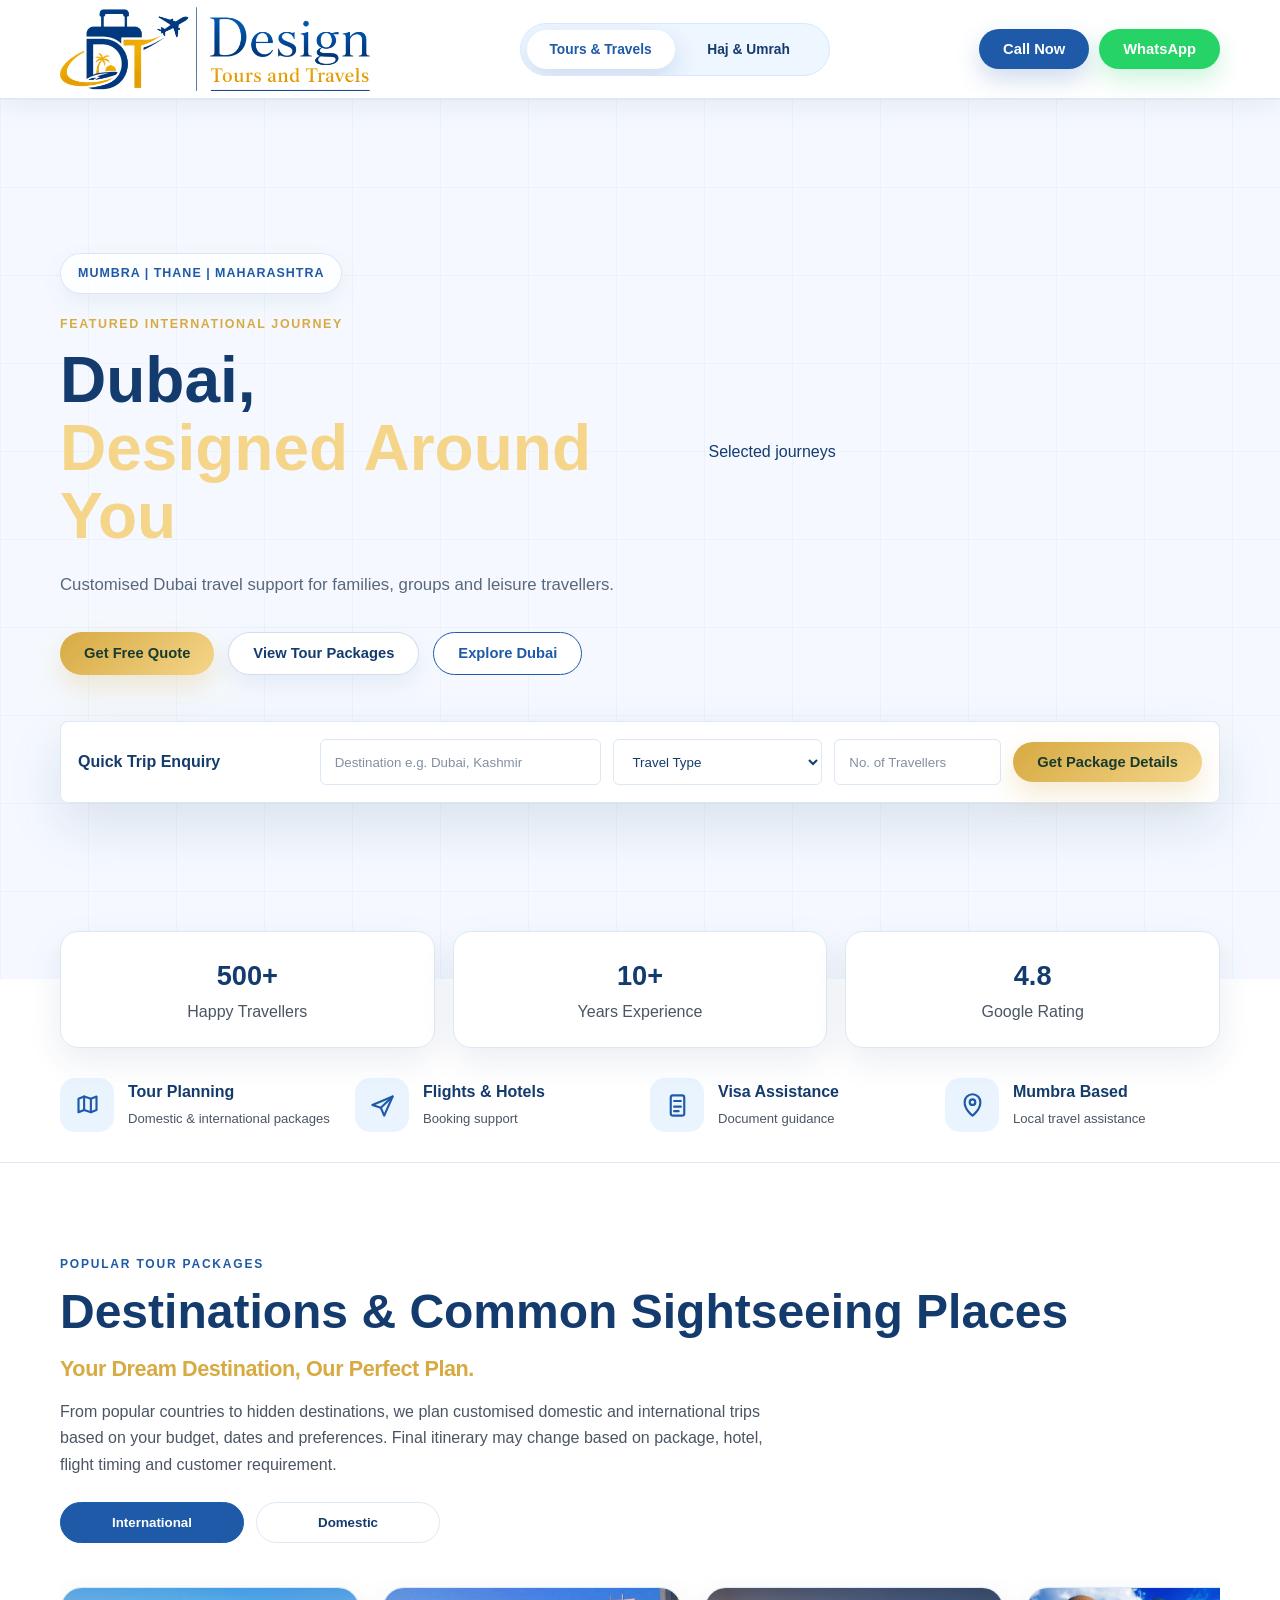
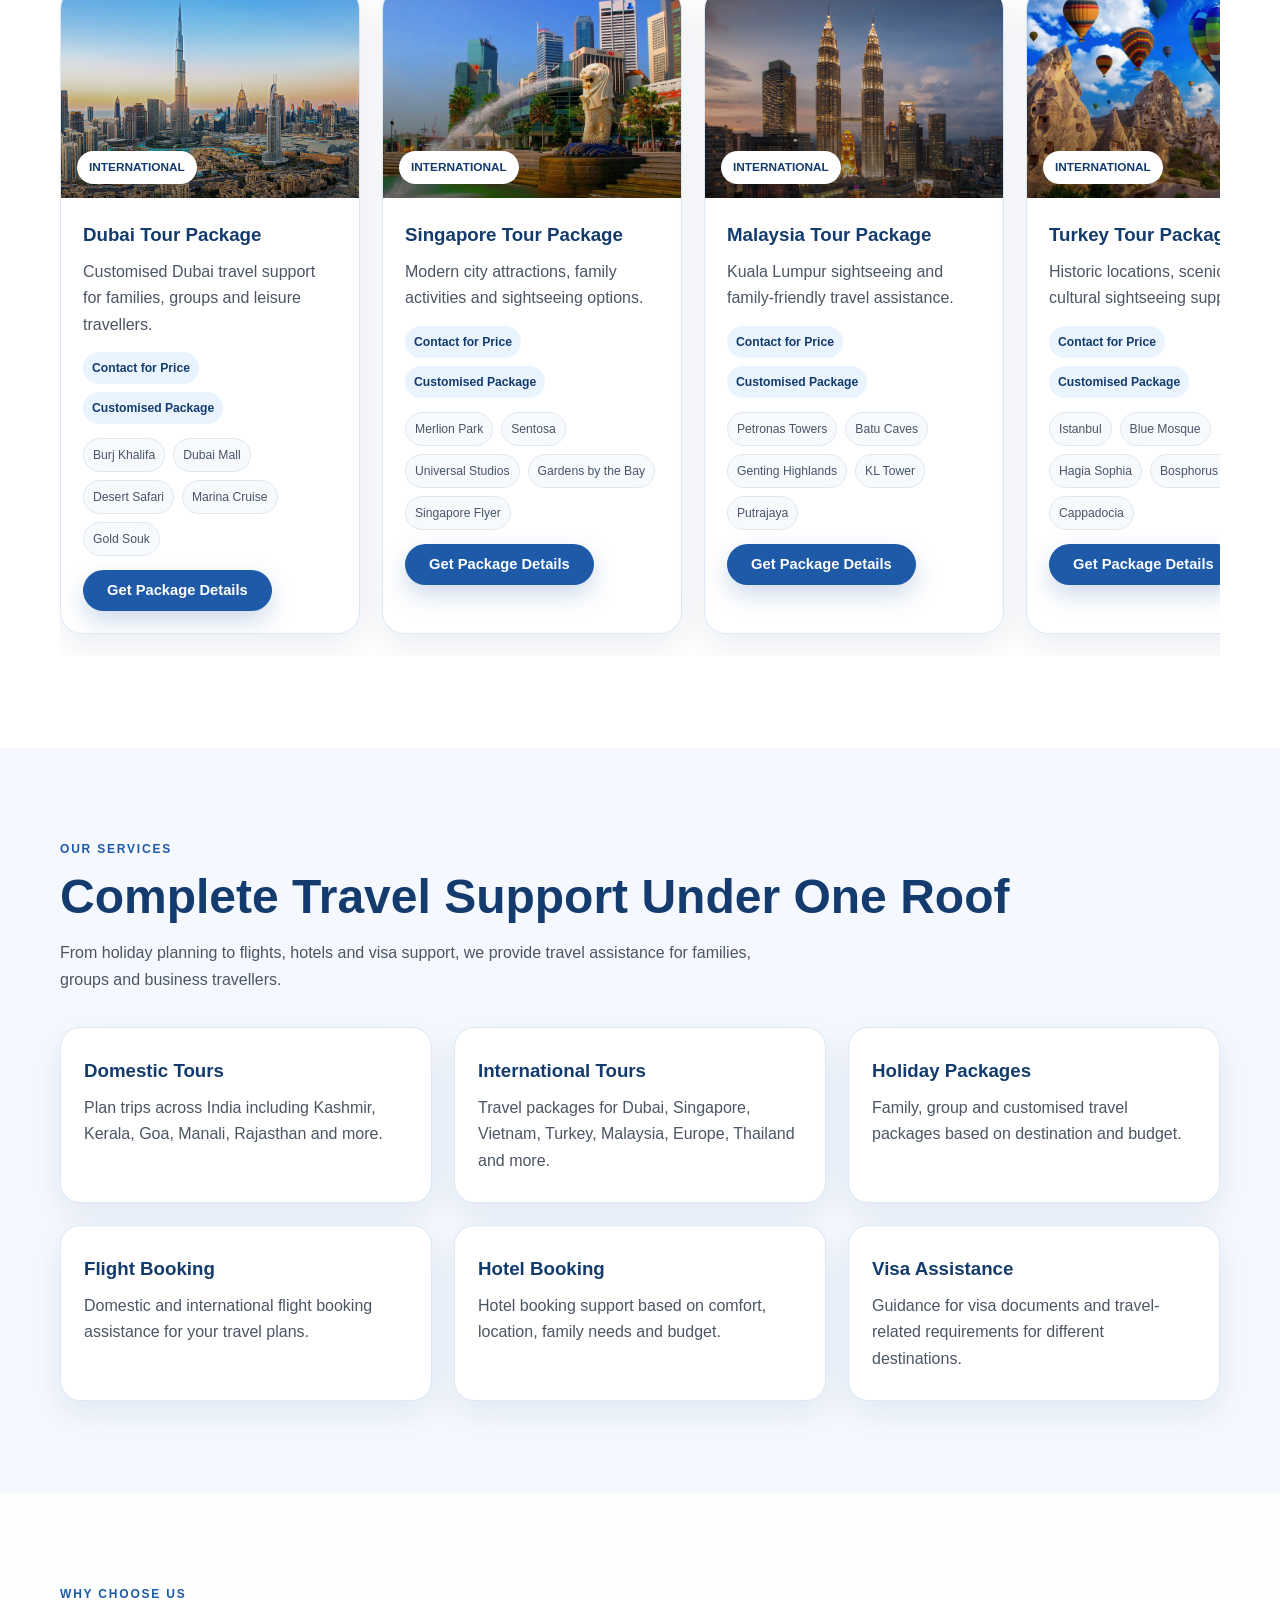
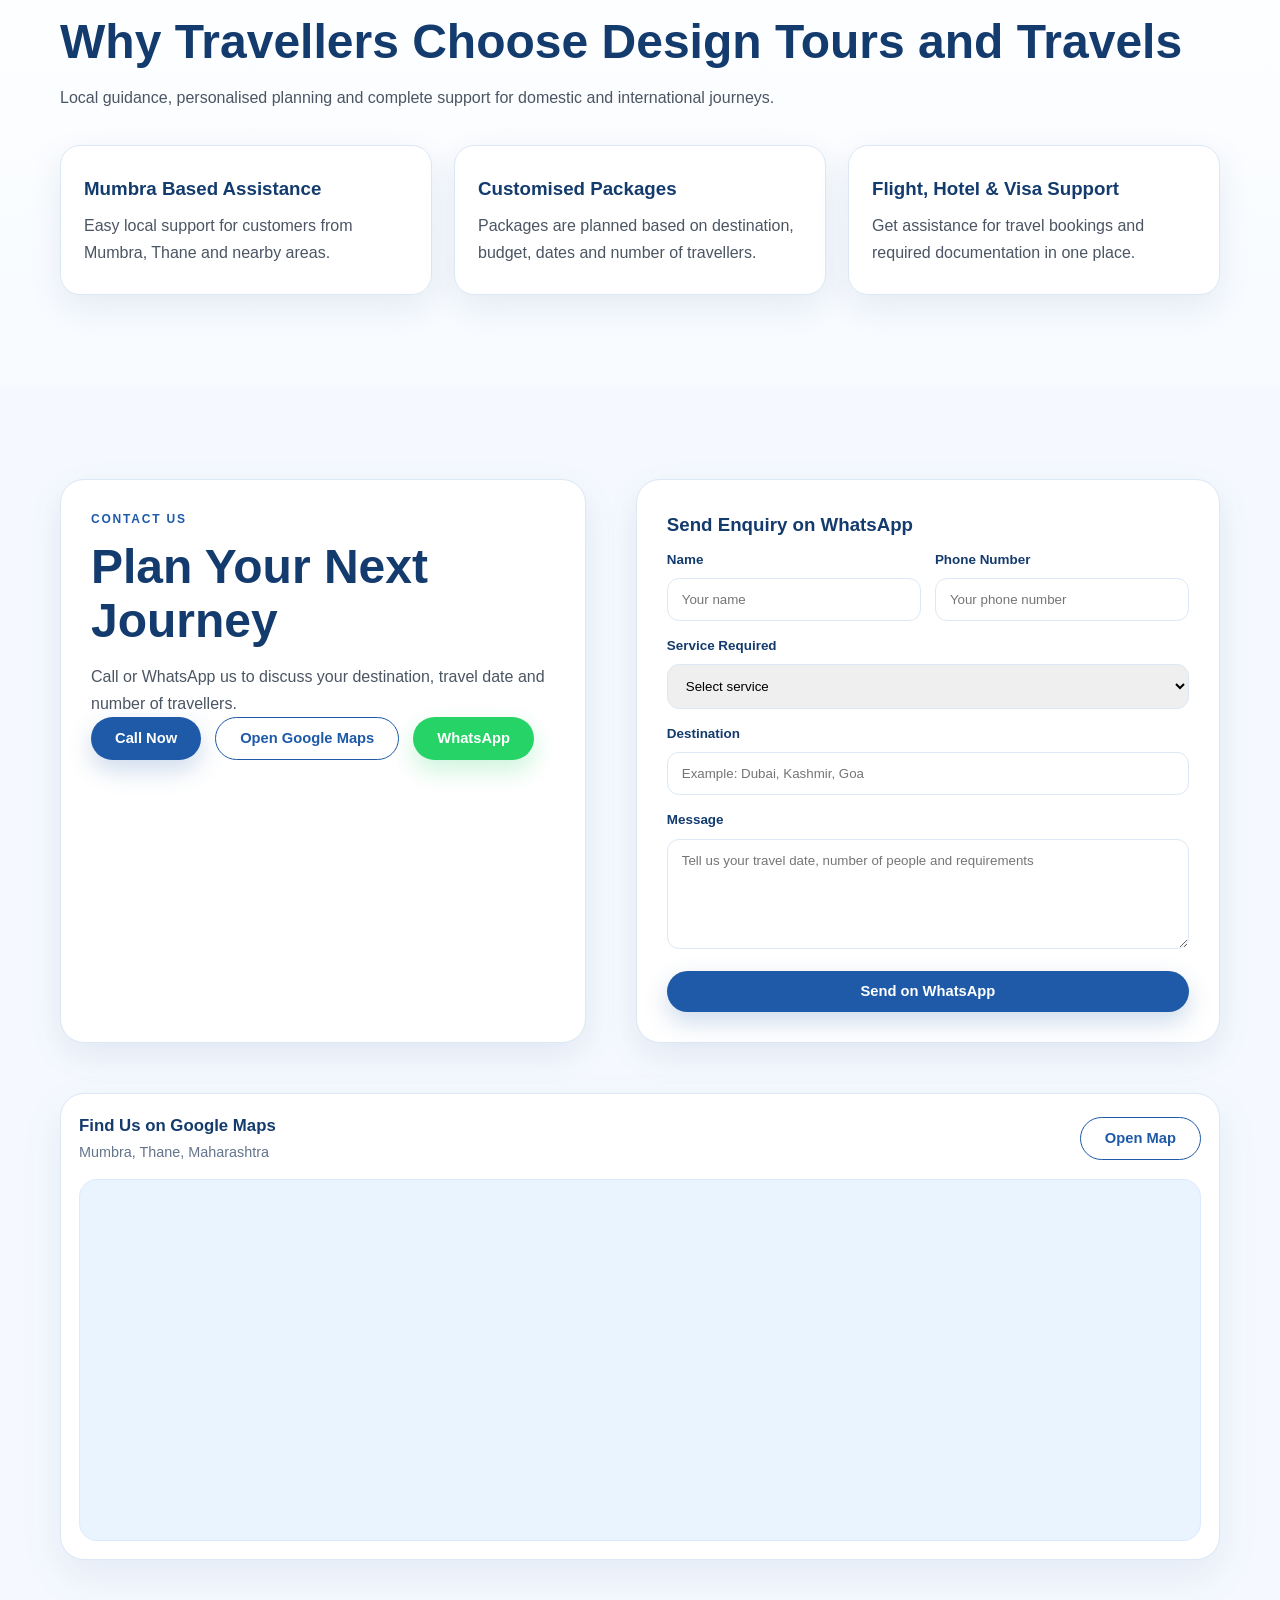
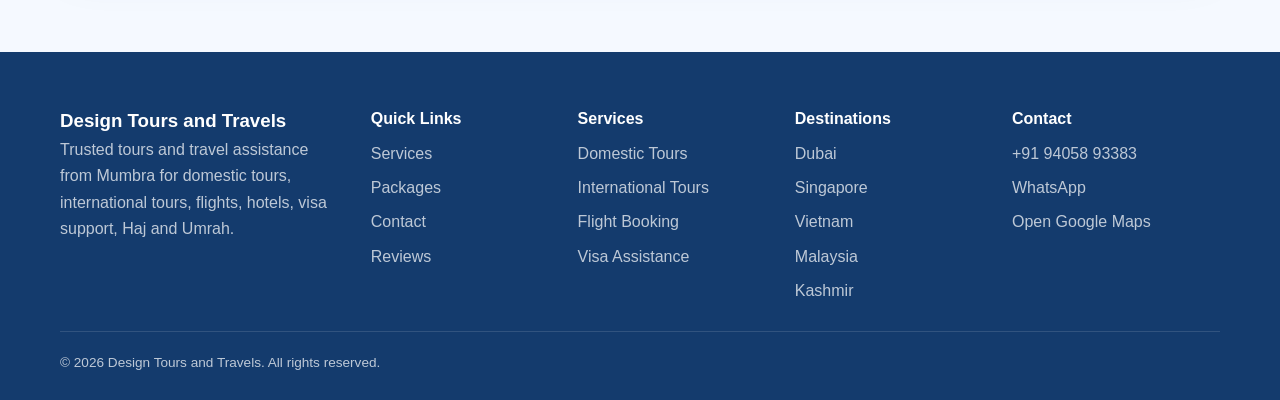
==== commit 131be81f: "Add files via upload" ====
--- a/index.html
+++ b/index.html
@@ -55,12 +55,17 @@
 <main>
 <section class="mode-panel active" id="toursPanel">
 <section class="hero tours-hero" id="home">
+<div aria-hidden="true" class="destination-backdrop">
+<div class="destination-layer active" id="destinationLayerA"></div>
+<div class="destination-layer" id="destinationLayerB"></div>
+<div class="destination-overlay"></div>
+</div>
 <div class="container hero-shell">
 <div class="hero-grid">
 <div class="hero-content reveal">
 <div class="hero-badge">Mumbra | Thane | Maharashtra</div>
-<div class="destination-kicker" id="destinationKicker">Next stop: Dubai</div>
-<h1 id="destinationHeadline">Discover <span>Extraordinary Dubai</span></h1>
+<div class="destination-kicker" id="destinationKicker">Featured international journey</div>
+<h1 id="destinationHeadline">Dubai, <span>Designed Around You</span></h1>
 <p id="destinationCopy">
               Customised Dubai travel support for families, groups and leisure travellers.
             </p>
@@ -70,16 +75,8 @@
 <a class="btn btn-outline destination-package-link" id="destinationPackageLink" href="#packages">Explore Dubai</a>
 </div>
 </div>
-<div class="window-stage reveal">
-<div aria-hidden="true" class="cabin-glow"></div>
-<div class="aircraft-window">
-<div class="window-view" id="windowView" role="img" aria-label="Aerial view of Dubai">
-<div aria-hidden="true" class="window-clouds cloud-back"></div>
-<div aria-hidden="true" class="window-clouds cloud-front"></div>
-<div aria-hidden="true" class="window-sheen"></div>
-<div class="flight-code" id="flightCode"><span>DXB</span><small>Dubai</small></div>
-</div>
-</div>
+<div class="destination-index reveal">
+<span class="destination-index-label">Selected journeys</span>
 <div aria-label="Choose a destination" class="destination-nav" id="destinationNav"></div>
 </div>
 </div>
--- a/css/styles.css
+++ b/css/styles.css
@@ -0,0 +1,2721 @@
+/* =========================================================
+   Design Tours and Travels
+   Clean, human-readable stylesheet
+   ========================================================= */
+
+:root {
+  --blue: #1e5aa8;
+  --blue-dark: #143b6d;
+  --blue-soft: #eaf4ff;
+  --blue-bg: #f5f9ff;
+  --emerald: #06291d;
+  --emerald-2: #0b5a3c;
+  --gold: #d7aa42;
+  --gold-2: #f4d58a;
+  --white: #ffffff;
+  --text: #4b5563;
+  --border: #dce8f5;
+  --shadow: 0 20px 55px rgba(20, 59, 109, 0.14);
+  --font-heading: "Poppins", Arial, sans-serif;
+  --font-body: "Manrope", Arial, sans-serif;
+  --font-arabic: "Amiri", serif;
+}
+
+* {
+  margin: 0;
+  padding: 0;
+  box-sizing: border-box;
+}
+
+html {
+  scroll-behavior: smooth;
+}
+
+body {
+  font-family: var(--font-body);
+  color: var(--text);
+  background: var(--white);
+  line-height: 1.65;
+  overflow-x: hidden;
+}
+
+body.loader-active {
+  overflow: hidden;
+}
+
+a {
+  color: inherit;
+  text-decoration: none;
+}
+
+img,
+svg {
+  display: block;
+}
+
+.container {
+  width: min(1160px, calc(100% - 32px));
+  margin: 0 auto;
+}
+
+.section {
+  padding: 92px 0;
+}
+
+.section-label {
+  margin-bottom: 10px;
+  color: var(--blue);
+  font-size: 12px;
+  font-weight: 800;
+  letter-spacing: 1.8px;
+  text-transform: uppercase;
+}
+
+.section-title {
+  margin-bottom: 16px;
+  color: var(--blue-dark);
+  font-family: var(--font-heading);
+  font-size: clamp(2rem, 4vw, 3rem);
+  font-weight: 800;
+  line-height: 1.13;
+}
+
+.section-sub {
+  max-width: 720px;
+  font-size: 1rem;
+}
+
+
+.package-slogan {
+  margin: -4px 0 12px;
+  color: var(--gold);
+  font-family: var(--font-heading);
+  font-size: clamp(1.05rem, 2vw, 1.35rem);
+  font-weight: 800;
+  letter-spacing: -0.02em;
+}
+
+.section-head {
+  margin-bottom: 34px;
+}
+
+.btn {
+  display: inline-flex;
+  align-items: center;
+  justify-content: center;
+  gap: 9px;
+  padding: 13px 24px;
+  border: 0;
+  border-radius: 999px;
+  font-size: 0.92rem;
+  font-weight: 800;
+  line-height: 1;
+  white-space: nowrap;
+  cursor: pointer;
+  transition: 0.25s ease;
+}
+
+.btn:hover {
+  transform: translateY(-2px);
+}
+
+.btn-primary {
+  background: var(--blue);
+  color: var(--white);
+  box-shadow: 0 10px 24px rgba(30, 90, 168, 0.22);
+}
+
+.btn-white {
+  background: var(--white);
+  color: var(--blue-dark);
+}
+
+.btn-outline {
+  border: 1.5px solid var(--blue);
+  background: var(--white);
+  color: var(--blue);
+}
+
+.btn-whatsapp {
+  background: #25d366;
+  color: var(--white);
+  box-shadow: 0 10px 24px rgba(37, 211, 102, 0.24);
+}
+
+.btn-gold {
+  background: linear-gradient(135deg, var(--gold), var(--gold-2));
+  color: #173b2f;
+  box-shadow: 0 12px 28px rgba(215, 170, 66, 0.25);
+}
+
+.full-btn {
+  width: 100%;
+}
+
+/* Loader */
+.loader {
+  position: fixed;
+  inset: 0;
+  z-index: 9999;
+  display: grid;
+  place-items: center;
+  background: linear-gradient(135deg, #f8fbff 0%, #edf7ff 48%, #fff7df 100%);
+  transition: opacity 0.35s ease, visibility 0.35s ease;
+}
+
+.loader.hide {
+  opacity: 0;
+  visibility: hidden;
+  pointer-events: none;
+}
+
+.loader-card {
+  width: min(430px, 88vw);
+  display: flex;
+  flex-direction: column;
+  align-items: center;
+  gap: 12px;
+  text-align: center;
+  animation: loaderEnter 0.35s ease both;
+}
+
+.loader-logo {
+  width: min(340px, 76vw);
+  max-height: 115px;
+  object-fit: contain;
+}
+
+.loader-card p {
+  color: #1a3a6b;
+  font-size: 0.72rem;
+  font-weight: 800;
+  letter-spacing: 2px;
+  text-transform: uppercase;
+  opacity: 0.78;
+}
+
+.plane-loader-line {
+  position: relative;
+  width: min(280px, 70vw);
+  height: 28px;
+}
+
+.plane-loader-line::before {
+  content: "";
+  position: absolute;
+  left: 0;
+  right: 0;
+  top: 50%;
+  height: 2px;
+  border-radius: 999px;
+  background: linear-gradient(
+    90deg,
+    rgba(30, 90, 168, 0.12),
+    rgba(30, 90, 168, 0.55),
+    rgba(215, 170, 66, 0.68),
+    rgba(215, 170, 66, 0.12)
+  );
+  transform: translateY(-50%);
+}
+
+.plane-loader-track {
+  position: absolute;
+  left: 0;
+  top: 50%;
+  width: 100%;
+  height: 2px;
+  border-radius: 999px;
+  background: linear-gradient(90deg, var(--blue), var(--gold));
+  transform: translateY(-50%) scaleX(0);
+  transform-origin: left center;
+  animation: planeLineDraw 1.55s cubic-bezier(0.22, 0.8, 0.22, 1) forwards;
+}
+
+.aircraft-loader-svg {
+  position: absolute;
+  top: -3px;
+  left: 0;
+  width: 34px;
+  height: 34px;
+  filter: drop-shadow(0 7px 14px rgba(30, 90, 168, 0.26));
+  animation: planeMove 1.55s cubic-bezier(0.22, 0.8, 0.22, 1) forwards;
+}
+
+.aircraft-body {
+  fill: var(--blue);
+  stroke: var(--white);
+  stroke-width: 1.4;
+  stroke-linejoin: round;
+}
+
+.aircraft-window {
+  fill: none;
+  stroke: var(--white);
+  stroke-width: 2.2;
+  stroke-linecap: round;
+}
+
+@keyframes loaderEnter {
+  from { opacity: 0; transform: translateY(8px); }
+  to { opacity: 1; transform: none; }
+}
+
+@keyframes planeLineDraw {
+  to { transform: translateY(-50%) scaleX(1); }
+}
+
+@keyframes planeMove {
+  0% { transform: translateX(0); opacity: 0; }
+  10% { opacity: 1; }
+  85% { opacity: 1; }
+  100% { transform: translateX(calc(min(280px, 70vw) - 34px)); opacity: 0.95; }
+}
+
+/* Header */
+.site-header {
+  position: sticky;
+  top: 0;
+  z-index: 1000;
+  background: rgba(255, 255, 255, 0.96);
+  backdrop-filter: blur(14px);
+  border-bottom: 1px solid var(--border);
+  box-shadow: 0 8px 28px rgba(20, 59, 109, 0.07);
+}
+
+.header-inner {
+  min-height: 98px;
+  display: flex;
+  align-items: center;
+  justify-content: space-between;
+  gap: 18px;
+}
+
+.brand img {
+  width: 260px;
+  max-height: 86px;
+  object-fit: contain;
+}
+
+.mode-switch {
+  position: relative;
+  display: grid;
+  grid-template-columns: 1fr 1fr;
+  width: 310px;
+  padding: 6px;
+  border: 1px solid #d5e8ff;
+  border-radius: 999px;
+  background: #eef6ff;
+  overflow: hidden;
+}
+
+.mode-switch::before {
+  content: "";
+  position: absolute;
+  top: 6px;
+  bottom: 6px;
+  left: 6px;
+  z-index: 0;
+  width: calc(50% - 6px);
+  border-radius: 999px;
+  background: var(--white);
+  box-shadow: 0 10px 26px rgba(30, 90, 168, 0.16);
+  transition: transform 0.35s ease, background 0.35s ease;
+}
+
+body.haj-mode .mode-switch {
+  border-color: #cce9d4;
+  background: #eef8f1;
+}
+
+body.haj-mode .mode-switch::before {
+  transform: translateX(100%);
+  background: linear-gradient(135deg, #053c2a, #0b6a49);
+}
+
+.switch-btn {
+  position: relative;
+  z-index: 1;
+  padding: 12px 10px;
+  border: 0;
+  background: transparent;
+  color: var(--blue-dark);
+  font-family: var(--font-body);
+  font-size: 0.86rem;
+  font-weight: 800;
+  cursor: pointer;
+}
+
+.switch-btn.tours.active {
+  color: var(--blue);
+}
+
+.switch-btn.haj.active {
+  color: var(--white);
+}
+
+.header-actions {
+  display: flex;
+  align-items: center;
+  gap: 10px;
+}
+
+.mobile-menu-btn {
+  display: none;
+  width: 44px;
+  height: 44px;
+  border: 1px solid var(--border);
+  border-radius: 12px;
+  background: var(--white);
+  cursor: pointer;
+}
+
+.mobile-menu-btn span {
+  display: block;
+  width: 23px;
+  height: 2px;
+  margin: 5px auto;
+  border-radius: 10px;
+  background: var(--blue-dark);
+}
+
+.mobile-menu {
+  display: none;
+  border-top: 1px solid var(--border);
+  padding: 14px 0 18px;
+}
+
+.mobile-menu.hidden {
+  display: none;
+}
+
+.mobile-menu a,
+.mobile-menu button {
+  display: block;
+  width: 100%;
+  padding: 12px 4px;
+  border: 0;
+  border-bottom: 1px solid #eef2f7;
+  background: transparent;
+  color: var(--blue-dark);
+  font-family: var(--font-body);
+  font-weight: 800;
+  text-align: left;
+}
+
+/* Mode panels */
+.mode-panel {
+  display: none;
+}
+
+.mode-panel.active {
+  display: block;
+  animation: panelIn 0.38s ease both;
+}
+
+@keyframes panelIn {
+  from { opacity: 0; transform: translateY(8px); }
+  to { opacity: 1; transform: none; }
+}
+
+/* Tours hero */
+.hero {
+  position: relative;
+  overflow: hidden;
+}
+
+.tours-hero {
+  min-height: 880px;
+  display: flex;
+  align-items: center;
+  padding: 68px 0 90px;
+  color: var(--blue-dark);
+  background: #f5f9ff;
+}
+
+.tours-hero::before {
+  content: "";
+  position: absolute;
+  inset: 0;
+  pointer-events: none;
+  background-image:
+    linear-gradient(rgba(30, 90, 168, 0.035) 1px, transparent 1px),
+    linear-gradient(90deg, rgba(30, 90, 168, 0.035) 1px, transparent 1px);
+  background-size: 88px 88px;
+}
+
+.hero-shell {
+  position: relative;
+  z-index: 2;
+}
+
+.hero-grid {
+  display: grid;
+  grid-template-columns: minmax(0, 0.95fr) minmax(390px, 0.85fr);
+  gap: clamp(36px, 6vw, 84px);
+  align-items: center;
+}
+
+.tours-hero .hero-content {
+  position: relative;
+  z-index: 3;
+}
+
+.hero-badge,
+.haj-badge {
+  display: inline-flex;
+  margin-bottom: 24px;
+  padding: 9px 17px;
+  border: 1px solid rgba(255, 255, 255, 0.2);
+  border-radius: 999px;
+  background: rgba(255, 255, 255, 0.12);
+  color: #ffd77f;
+  font-size: 0.78rem;
+  font-weight: 800;
+  letter-spacing: 1px;
+  text-transform: uppercase;
+}
+
+.tours-hero .hero-badge {
+  margin-bottom: 20px;
+  border-color: rgba(30, 90, 168, 0.14);
+  background: rgba(255, 255, 255, 0.72);
+  color: var(--blue);
+  box-shadow: 0 8px 24px rgba(20, 59, 109, 0.06);
+}
+
+.destination-kicker {
+  margin-bottom: 13px;
+  color: var(--gold);
+  font-size: 0.78rem;
+  font-weight: 800;
+  letter-spacing: 1.6px;
+  text-transform: uppercase;
+}
+
+.hero h1 {
+  margin-bottom: 20px;
+  font-family: var(--font-heading);
+  font-size: clamp(2.5rem, 5.5vw, 4.7rem);
+  line-height: 1.06;
+}
+
+.tours-hero h1 {
+  max-width: 660px;
+  color: var(--blue-dark);
+  font-size: clamp(3rem, 5vw, 4.7rem);
+}
+
+.tours-hero h1 span {
+  display: block;
+  color: var(--gold);
+}
+
+.hero h1 span,
+.arabic-line {
+  color: var(--gold-2);
+}
+
+.hero p {
+  max-width: 650px;
+  margin-bottom: 34px;
+  color: rgba(255, 255, 255, 0.84);
+  font-size: 1.05rem;
+}
+
+.tours-hero p {
+  max-width: 610px;
+  color: #59677a;
+}
+
+.hero-buttons,
+.contact-actions {
+  display: flex;
+  gap: 14px;
+  flex-wrap: wrap;
+}
+
+.tours-hero .btn-white {
+  border: 1px solid rgba(30, 90, 168, 0.2);
+  box-shadow: 0 10px 24px rgba(20, 59, 109, 0.07);
+}
+
+.window-stage {
+  position: relative;
+  display: grid;
+  justify-items: center;
+  min-width: 0;
+}
+
+.cabin-glow {
+  position: absolute;
+  inset: 7% -10% 3%;
+  border: 1px solid rgba(30, 90, 168, 0.08);
+  border-radius: 48% 48% 44% 44%;
+  background: rgba(255, 255, 255, 0.62);
+  box-shadow: 0 36px 90px rgba(20, 59, 109, 0.14);
+}
+
+.aircraft-window {
+  position: relative;
+  width: min(100%, 470px);
+  aspect-ratio: 0.82;
+  padding: clamp(17px, 2vw, 25px);
+  border: 1px solid rgba(20, 59, 109, 0.14);
+  border-radius: 47% 47% 44% 44% / 34% 34% 48% 48%;
+  background: #fdfdfc;
+  box-shadow:
+    inset 0 0 0 10px #eef1f4,
+    inset 0 0 0 12px rgba(20, 59, 109, 0.08),
+    0 32px 70px rgba(20, 59, 109, 0.18);
+}
+
+.window-view {
+  position: relative;
+  width: 100%;
+  height: 100%;
+  overflow: hidden;
+  border: 1px solid rgba(255, 255, 255, 0.72);
+  border-radius: 45% 45% 42% 42% / 31% 31% 47% 47%;
+  background-image: url("../assets/dubai.jpg");
+  background-position: center;
+  background-size: cover;
+  box-shadow: inset 0 0 34px rgba(4, 25, 52, 0.24);
+  transform: translateZ(0);
+}
+
+.window-view::before {
+  content: "";
+  position: absolute;
+  inset: 0;
+  z-index: 1;
+  background: linear-gradient(180deg, rgba(255,255,255,0.08), transparent 42%, rgba(4,25,52,0.18));
+  pointer-events: none;
+}
+
+.window-view.is-drifting {
+  animation: destinationDrift 6.8s ease-out both;
+}
+
+@keyframes destinationDrift {
+  from { background-size: 108%; }
+  to { background-size: 116%; }
+}
+
+.window-clouds {
+  position: absolute;
+  inset: -18%;
+  z-index: 3;
+  opacity: 0;
+  pointer-events: none;
+  background-image:
+    radial-gradient(ellipse at 18% 52%, rgba(255,255,255,0.96) 0 8%, transparent 9%),
+    radial-gradient(ellipse at 33% 48%, rgba(255,255,255,0.9) 0 12%, transparent 13%),
+    radial-gradient(ellipse at 52% 55%, rgba(255,255,255,0.94) 0 13%, transparent 14%),
+    radial-gradient(ellipse at 73% 47%, rgba(255,255,255,0.9) 0 12%, transparent 13%),
+    radial-gradient(ellipse at 91% 55%, rgba(255,255,255,0.96) 0 10%, transparent 11%);
+  filter: blur(8px);
+  transform: translateX(-42%);
+}
+
+.cloud-back {
+  opacity: 0.12;
+  animation: cloudFloat 18s linear infinite;
+}
+
+.cloud-front {
+  transition: opacity 0.38s ease, transform 1.05s cubic-bezier(0.22, 0.8, 0.22, 1);
+}
+
+.window-view.is-changing .cloud-front {
+  opacity: 0.92;
+  transform: translateX(18%);
+}
+
+@keyframes cloudFloat {
+  from { transform: translateX(-48%); }
+  to { transform: translateX(48%); }
+}
+
+.window-sheen {
+  position: absolute;
+  inset: 0;
+  z-index: 4;
+  border-radius: inherit;
+  box-shadow: inset 22px 10px 28px rgba(255, 255, 255, 0.18);
+  pointer-events: none;
+}
+
+.flight-code {
+  position: absolute;
+  right: 18px;
+  bottom: 18px;
+  z-index: 5;
+  min-width: 82px;
+  padding: 10px 13px;
+  border: 1px solid rgba(255, 255, 255, 0.38);
+  border-radius: 8px;
+  background: rgba(7, 34, 67, 0.74);
+  color: var(--white);
+  text-align: right;
+  backdrop-filter: blur(8px);
+}
+
+.flight-code span,
+.flight-code small {
+  display: block;
+}
+
+.flight-code span {
+  font-family: var(--font-heading);
+  font-size: 1.15rem;
+  font-weight: 800;
+  letter-spacing: 0.08em;
+  line-height: 1;
+}
+
+.flight-code small {
+  margin-top: 4px;
+  font-size: 0.65rem;
+  font-weight: 700;
+  letter-spacing: 0.08em;
+  text-transform: uppercase;
+}
+
+.destination-nav {
+  position: relative;
+  z-index: 4;
+  display: flex;
+  align-items: center;
+  justify-content: center;
+  gap: 8px;
+  margin-top: 24px;
+}
+
+.destination-dot {
+  width: 9px;
+  height: 9px;
+  padding: 0;
+  border: 0;
+  border-radius: 999px;
+  background: #b8c9dc;
+  cursor: pointer;
+  transition: width 0.3s ease, background 0.3s ease;
+}
+
+.destination-dot.active {
+  width: 30px;
+  background: var(--blue);
+}
+
+.destination-dot:focus-visible {
+  outline: 3px solid rgba(30, 90, 168, 0.25);
+  outline-offset: 4px;
+}
+
+.journey-toggle {
+  min-width: 54px;
+  margin-left: 8px;
+  padding: 6px 9px;
+  border: 1px solid rgba(30, 90, 168, 0.18);
+  border-radius: 999px;
+  background: var(--white);
+  color: var(--blue-dark);
+  font: 700 0.68rem var(--font-body);
+  cursor: pointer;
+}
+
+.journey-toggle:hover,
+.journey-toggle:focus-visible {
+  border-color: var(--blue);
+  color: var(--blue);
+}
+
+.quick-card {
+  display: grid;
+  grid-template-columns: 1.1fr 1.35fr 1fr 0.8fr auto;
+  gap: 12px;
+  align-items: center;
+  margin-top: 46px;
+  padding: 17px;
+  border: 1px solid rgba(30, 90, 168, 0.14);
+  border-radius: 8px;
+  background: rgba(255, 255, 255, 0.94);
+  box-shadow: 0 22px 55px rgba(20, 59, 109, 0.12);
+}
+
+.quick-card h3 {
+  margin: 0;
+  color: var(--blue-dark);
+  font-family: var(--font-heading);
+  font-size: 1rem;
+}
+
+.quick-card input,
+.quick-card select {
+  width: 100%;
+  height: 46px;
+  margin: 0;
+  padding: 13px 14px;
+  border: 1px solid var(--border);
+  border-radius: 6px;
+  background: var(--white);
+  color: var(--blue-dark);
+  outline: none;
+}
+
+.quick-card input::placeholder {
+  color: #8290a2;
+}
+
+.quick-card select option {
+  color: #111;
+}
+
+/* Stats and trust */
+.stats-section {
+  margin-top: -48px;
+  position: relative;
+  z-index: 4;
+}
+
+.stats-grid {
+  display: grid;
+  grid-template-columns: repeat(3, 1fr);
+  gap: 18px;
+}
+
+.stat-card,
+.service-card,
+.why-card,
+.package-card,
+.contact-box,
+form {
+  background: var(--white);
+  border: 1px solid var(--border);
+  box-shadow: 0 12px 35px rgba(20, 59, 109, 0.09);
+}
+
+.stat-card {
+  padding: 22px;
+  border-radius: 18px;
+  text-align: center;
+}
+
+.stat-card strong {
+  display: block;
+  color: var(--blue-dark);
+  font-family: var(--font-heading);
+  font-size: 1.7rem;
+}
+
+.trust-strip {
+  padding: 30px 0;
+  border-bottom: 1px solid var(--border);
+}
+
+.trust-grid {
+  display: grid;
+  grid-template-columns: repeat(4, 1fr);
+  gap: 20px;
+}
+
+.trust-item {
+  display: flex;
+  gap: 14px;
+  align-items: center;
+}
+
+.icon-box {
+  width: 54px;
+  height: 54px;
+  display: grid;
+  place-items: center;
+  flex-shrink: 0;
+  border-radius: 15px;
+  background: var(--blue-soft);
+}
+
+.icon-box svg {
+  width: 27px;
+  height: 27px;
+  fill: none;
+  stroke: var(--blue);
+  stroke-width: 1.9;
+  stroke-linecap: round;
+  stroke-linejoin: round;
+}
+
+.trust-item strong {
+  display: block;
+  color: var(--blue-dark);
+}
+
+.trust-item span {
+  font-size: 0.82rem;
+}
+
+/* Package slider */
+.packages-head {
+  display: flex;
+  align-items: flex-end;
+  justify-content: space-between;
+  gap: 24px;
+  flex-wrap: wrap;
+}
+
+.filter-row {
+  display: flex;
+  align-items: center;
+  justify-content: flex-end;
+  gap: 12px;
+  flex-wrap: nowrap;
+}
+
+.filter-btn {
+  min-width: 126px;
+  padding: 12px 20px;
+  border: 1px solid var(--border);
+  border-radius: 999px;
+  background: var(--white);
+  color: var(--blue-dark);
+  font-family: var(--font-body);
+  font-weight: 800;
+  white-space: nowrap;
+  cursor: pointer;
+}
+
+.filter-btn.active {
+  border-color: var(--blue);
+  background: var(--blue);
+  color: var(--white);
+}
+
+.package-slider {
+  display: grid;
+  grid-auto-flow: column;
+  grid-auto-columns: minmax(300px, 360px);
+  gap: 22px;
+  overflow-x: auto;
+  scroll-snap-type: x mandatory;
+  padding: 10px 2px 22px;
+}
+
+.package-slider::-webkit-scrollbar {
+  height: 8px;
+}
+
+.package-slider::-webkit-scrollbar-thumb {
+  border-radius: 99px;
+  background: #c8d9ee;
+}
+
+.package-card {
+  overflow: hidden;
+  border-radius: 22px;
+  scroll-snap-align: start;
+  transition: 0.25s ease;
+}
+
+.package-card:hover {
+  transform: translateY(-7px);
+}
+
+.package-img {
+  position: relative;
+  height: 210px;
+  background-color: #dbeafe;
+  background-size: cover;
+  background-position: center;
+}
+
+.package-img::after {
+  content: "";
+  position: absolute;
+  inset: 0;
+  background: linear-gradient(180deg, transparent 30%, rgba(0, 0, 0, 0.48));
+}
+
+.pkg-badge {
+  position: absolute;
+  left: 16px;
+  bottom: 14px;
+  z-index: 2;
+  padding: 7px 12px;
+  border-radius: 99px;
+  background: var(--white);
+  color: var(--blue-dark);
+  font-size: 0.74rem;
+  font-weight: 800;
+  text-transform: uppercase;
+}
+
+.package-body {
+  padding: 22px;
+}
+
+.package-body h3,
+.service-card h3,
+.why-card h3,
+form h3 {
+  margin-bottom: 8px;
+  color: var(--blue-dark);
+  font-family: var(--font-heading);
+}
+
+.meta,
+.places {
+  display: flex;
+  flex-wrap: wrap;
+  gap: 8px;
+  margin: 14px 0;
+}
+
+.meta span,
+.places span {
+  padding: 6px 9px;
+  border-radius: 99px;
+  font-size: 0.76rem;
+}
+
+.meta span {
+  background: var(--blue-soft);
+  color: var(--blue-dark);
+  font-weight: 700;
+}
+
+.places span {
+  border: 1px solid #e2e8f0;
+  background: #f7fafc;
+  color: #475569;
+}
+
+/* Services and why */
+.services,
+.contact {
+  background: var(--blue-bg);
+}
+
+.services-grid,
+.why-grid {
+  display: grid;
+  grid-template-columns: repeat(3, 1fr);
+  gap: 22px;
+}
+
+.service-card,
+.why-card {
+  padding: 28px 23px;
+  border-radius: 20px;
+  transition: 0.28s ease;
+}
+
+.service-card:hover,
+.why-card:hover {
+  transform: translateY(-8px);
+  box-shadow: var(--shadow);
+}
+
+.why-section {
+  background: linear-gradient(180deg, #ffffff 0%, #f7fbff 100%);
+}
+
+/* Haj and Umrah mode */
+body.haj-mode .site-header {
+  border-bottom-color: #d9eadf;
+}
+
+.haj-hero {
+  min-height: 86vh;
+  display: flex;
+  align-items: center;
+  color: var(--white);
+  background:
+    linear-gradient(135deg, rgba(2, 22, 15, 0.95), rgba(4, 56, 36, 0.93)),
+    url("..assets/makkah.jpg") center/cover no-repeat;
+}
+
+.haj-hero::before {
+  content: "";
+  position: absolute;
+  inset: 0;
+  opacity: 0.18;
+  background-image: radial-gradient(circle at 1px 1px, rgba(255, 255, 255, 0.22) 1px, transparent 0);
+  background-size: 42px 42px;
+  animation: patternMove 20s linear infinite;
+}
+
+.haj-hero::after {
+  content: "لَبَّيْكَ اللَّهُمَّ لَبَّيْك";
+  position: absolute;
+  right: clamp(20px, 4vw, 72px);
+  top: 7%;
+  max-width: min(540px, 42vw);
+  overflow: hidden;
+  color: rgba(244, 213, 138, 0.15);
+  font-family: var(--font-arabic);
+  font-size: clamp(3.4rem, 7.8vw, 7.4rem);
+  line-height: 1.05;
+  text-align: right;
+  pointer-events: none;
+  animation: calligraphyFloat 9s ease-in-out infinite;
+}
+
+.haj-content {
+  position: relative;
+  z-index: 2;
+  max-width: 760px;
+  padding: 88px 0;
+}
+
+.arabic-line {
+  margin-bottom: 24px;
+  max-width: 100%;
+  font-family: var(--font-arabic);
+  font-size: clamp(2.6rem, 5.8vw, 4.9rem);
+  line-height: 1.22;
+  overflow-wrap: break-word;
+  text-shadow: 0 0 34px rgba(215, 170, 66, 0.25);
+}
+
+.haj-hero h1,
+.haj-section .section-title,
+.islamic-cta .section-title {
+  color: var(--white);
+  font-family: var(--font-heading);
+}
+
+.haj-section,
+.islamic-cta {
+  background: #041b12;
+  color: rgba(255, 255, 255, 0.76);
+  border-top: 1px solid rgba(215, 170, 66, 0.18);
+}
+
+.haj-section .section-label,
+.islamic-cta .section-label {
+  color: var(--gold);
+}
+
+.haj-section .section-sub,
+.islamic-cta .section-sub {
+  color: rgba(255, 255, 255, 0.64);
+}
+
+.haj-grid,
+.guide-grid {
+  display: grid;
+  gap: 24px;
+  margin-top: 34px;
+}
+
+.haj-grid {
+  grid-template-columns: repeat(3, 1fr);
+}
+
+.guide-grid {
+  grid-template-columns: repeat(2, 1fr);
+}
+
+.haj-card,
+.guide-card {
+  padding: 30px;
+  border: 1px solid rgba(215, 170, 66, 0.22);
+  border-radius: 24px;
+  background: rgba(255, 255, 255, 0.055);
+  color: rgba(255, 255, 255, 0.76);
+  backdrop-filter: blur(10px);
+  box-shadow: 0 18px 50px rgba(0, 0, 0, 0.2);
+}
+
+.haj-card h3,
+.guide-card h3 {
+  margin-bottom: 12px;
+  color: var(--white);
+  font-family: var(--font-heading);
+  font-size: 1.45rem;
+}
+
+.haj-card span {
+  display: inline-flex;
+  margin-top: 14px;
+  color: var(--gold-2);
+  font-weight: 800;
+}
+
+.guide-card:nth-child(3) {
+  grid-column: 1 / -1;
+}
+
+.guide-card ol {
+  margin-top: 16px;
+  padding-left: 20px;
+}
+
+.guide-card li {
+  margin: 8px 0;
+}
+
+.lantern {
+  position: absolute;
+  width: 54px;
+  height: 78px;
+  border: 2px solid rgba(244, 213, 138, 0.55);
+  border-radius: 24px 24px 16px 16px;
+  opacity: 0.62;
+}
+
+.lantern::before {
+  content: "";
+  position: absolute;
+  left: 50%;
+  top: -34px;
+  width: 1px;
+  height: 34px;
+  background: rgba(244, 213, 138, 0.55);
+}
+
+.lantern::after {
+  content: "";
+  position: absolute;
+  left: 50%;
+  top: 24px;
+  width: 20px;
+  height: 20px;
+  border-radius: 50%;
+  background: rgba(244, 213, 138, 0.22);
+  box-shadow: 0 0 25px rgba(244, 213, 138, 0.55);
+  transform: translateX(-50%);
+}
+
+.lantern-one {
+  right: 10%;
+  top: 16%;
+  animation: lanternFloat 8s ease-in-out infinite;
+}
+
+.lantern-two {
+  left: 8%;
+  bottom: 18%;
+  transform: scale(0.75);
+  animation: lanternFloat 9s ease-in-out infinite reverse;
+}
+
+.kaaba-mark {
+  position: absolute;
+  right: 12%;
+  bottom: -16px;
+  width: 360px;
+  height: 280px;
+  border-radius: 16px 16px 4px 4px;
+  background: rgba(255, 255, 255, 0.09);
+  opacity: 0.42;
+}
+
+.kaaba-mark::before {
+  content: "";
+  position: absolute;
+  left: 0;
+  right: 0;
+  top: 72px;
+  height: 48px;
+  background: rgba(215, 170, 66, 0.26);
+}
+
+@keyframes patternMove {
+  to { background-position: 140px 70px; }
+}
+
+@keyframes calligraphyFloat {
+  50% { transform: translateY(16px) translateX(-16px); }
+}
+
+@keyframes lanternFloat {
+  50% { transform: translateY(-18px); }
+}
+
+/* Contact and footer */
+.contact-grid {
+  display: grid;
+  grid-template-columns: 0.9fr 1.2fr;
+  gap: 50px;
+}
+
+.contact-box,
+form {
+  padding: 30px;
+  border-radius: 24px;
+}
+
+.form-row {
+  display: grid;
+  grid-template-columns: 1fr 1fr;
+  gap: 14px;
+}
+
+.form-group {
+  margin-bottom: 14px;
+}
+
+label {
+  display: block;
+  margin-bottom: 7px;
+  color: var(--blue-dark);
+  font-size: 0.84rem;
+  font-weight: 800;
+}
+
+input,
+select,
+textarea {
+  width: 100%;
+  padding: 13px 14px;
+  border: 1px solid var(--border);
+  border-radius: 12px;
+  font-family: var(--font-body);
+  outline: none;
+}
+
+textarea {
+  min-height: 110px;
+  resize: vertical;
+}
+
+.success-msg {
+  display: none;
+  margin-top: 14px;
+  padding: 13px;
+  border-radius: 12px;
+  background: #eaf8ed;
+  color: #206b36;
+  font-weight: 800;
+  text-align: center;
+}
+
+.site-footer {
+  padding: 54px 0 26px;
+  background: var(--blue-dark);
+  color: rgba(255, 255, 255, 0.72);
+}
+
+body.haj-mode .site-footer {
+  background: #073a30;
+}
+
+.footer-grid {
+  display: grid;
+  grid-template-columns: 1.35fr 0.85fr 0.9fr 0.9fr 1fr;
+  gap: 30px;
+}
+
+.footer-grid h3,
+.footer-grid h4 {
+  color: var(--white);
+}
+
+.footer-grid a {
+  display: block;
+  margin-top: 8px;
+  color: rgba(255, 255, 255, 0.72);
+}
+
+.footer-bottom {
+  padding-top: 20px;
+  margin-top: 26px;
+  border-top: 1px solid rgba(255, 255, 255, 0.12);
+  font-size: 0.85rem;
+}
+
+.bottom-cta {
+  display: none;
+}
+
+/* Reveal animation */
+.reveal {
+  opacity: 0;
+  transform: translateY(28px);
+  transition: 0.75s ease;
+}
+
+.reveal.visible {
+  opacity: 1;
+  transform: none;
+}
+
+/* Responsive */
+@media (max-width: 980px) {
+  .brand img {
+    width: 215px;
+    max-height: 76px;
+  }
+
+  .mobile-menu-btn {
+    display: block;
+  }
+
+  .mobile-menu {
+    display: block;
+  }
+
+  .header-actions .btn-primary {
+    display: none;
+  }
+
+  .mode-switch {
+    width: 285px;
+  }
+
+  .hero-grid,
+  .contact-grid {
+    grid-template-columns: 1fr;
+  }
+
+  .quick-card {
+    max-width: 520px;
+  }
+
+  .trust-grid,
+  .services-grid,
+  .why-grid,
+  .haj-grid,
+  .guide-grid {
+    grid-template-columns: repeat(2, 1fr);
+  }
+
+  .packages-head {
+    align-items: flex-start;
+    flex-direction: column;
+  }
+
+  .footer-grid {
+    grid-template-columns: 1fr 1fr;
+  }
+}
+
+@media (max-width: 768px) {
+  .filter-row {
+    width: 100%;
+    justify-content: flex-start;
+    flex-wrap: wrap;
+  }
+
+  .filter-btn {
+    min-width: 120px;
+  }
+}
+
+@media (max-width: 640px) {
+  body {
+    padding-bottom: 48px;
+  }
+
+  .container {
+    width: min(100% - 24px, 1160px);
+  }
+
+  .section {
+    padding: 66px 0;
+  }
+
+  .header-inner {
+    min-height: 82px;
+    flex-wrap: wrap;
+    gap: 10px;
+  }
+
+  .brand img {
+    width: 160px;
+    max-height: 64px;
+  }
+
+  .mode-switch {
+    order: 3;
+    width: 100%;
+    margin: 0 auto 8px;
+  }
+
+  .switch-btn {
+    font-size: 0.78rem;
+  }
+
+  .header-actions {
+    margin-left: auto;
+  }
+
+  .header-actions .btn-whatsapp {
+    padding: 11px 16px;
+    font-size: 0.82rem;
+  }
+
+  .tours-hero,
+  .haj-hero {
+    min-height: auto;
+  }
+
+  .hero-content,
+  .haj-content {
+    padding: 72px 0;
+  }
+
+  .hero h1 {
+    font-size: 2.25rem;
+  }
+
+  .hero-buttons .btn {
+    width: 100%;
+  }
+
+  .quick-card {
+    display: none;
+  }
+
+  .stats-grid {
+    grid-template-columns: repeat(3, minmax(110px, 1fr));
+    gap: 12px;
+    overflow-x: auto;
+  }
+
+  .stat-card {
+    padding: 18px 12px;
+  }
+
+  .trust-grid,
+  .services-grid,
+  .why-grid,
+  .haj-grid,
+  .guide-grid,
+  .form-row,
+  .footer-grid {
+    grid-template-columns: 1fr;
+  }
+
+  .package-slider {
+    grid-auto-columns: minmax(275px, 88vw);
+  }
+
+  .filter-row {
+    display: grid;
+    grid-template-columns: 1fr 1fr;
+    gap: 10px;
+  }
+
+  .filter-btn {
+    width: 100%;
+    min-width: 0;
+  }
+
+  .filter-btn:first-child {
+    grid-column: 1 / -1;
+  }
+
+  .haj-hero::after {
+    left: 0;
+    right: 0;
+    top: 20px;
+    width: 100%;
+    max-width: 100%;
+    overflow: hidden;
+    font-size: 2.8rem;
+    line-height: 1;
+    text-align: center;
+    white-space: nowrap;
+    opacity: 0.16;
+    transform: none;
+  }
+
+  .arabic-line {
+    margin-bottom: 22px;
+    font-size: 2rem;
+    line-height: 1.25;
+  }
+
+  .kaaba-mark {
+    right: -70px;
+    bottom: 26px;
+    width: 280px;
+    height: 220px;
+    opacity: 0.28;
+  }
+
+  .contact-box,
+  form {
+    padding: 22px;
+  }
+
+  .bottom-cta {
+    position: fixed;
+    left: 0;
+    right: 0;
+    bottom: 0;
+    z-index: 1000;
+    display: grid;
+    grid-template-columns: repeat(3, 1fr);
+    background: var(--white);
+    border-top: 1px solid var(--border);
+    box-shadow: 0 -10px 25px rgba(20, 59, 109, 0.1);
+  }
+
+  .bottom-cta a {
+    padding: 12px 8px;
+    color: var(--blue-dark);
+    font-size: 0.78rem;
+    font-weight: 900;
+    text-align: center;
+  }
+}
+/* =========================================================
+   HAJ HERO FINAL FIX
+   1. Main Arabic line in one line on desktop
+   2. Faded Arabic line moved away from heading
+   3. Remove unwanted decorative box
+   4. Reduce green overlay slightly so background image is visible
+   ========================================================= */
+
+.haj-hero {
+  background:
+    linear-gradient(
+      135deg,
+      rgba(2, 22, 15, 0.82),
+      rgba(4, 56, 36, 0.78)
+    ),
+    url("../assets/makkah.jpg") center/cover no-repeat !important;
+}
+
+.haj-hero::before {
+  opacity: 0.1 !important;
+}
+
+/* Faded decorative Arabic on right side */
+.haj-hero::after {
+  content: "لَبَّيْكَ اللَّهُمَّ\Aلَبَّيْكَ" !important;
+  white-space: pre-line !important;
+  position: absolute;
+  right: clamp(20px, 4vw, 72px) !important;
+  top: 34px !important;
+  width: min(420px, 28vw) !important;
+  max-width: 420px !important;
+  overflow: hidden !important;
+  color: rgba(244, 213, 138, 0.14) !important;
+  font-family: var(--font-arabic) !important;
+  font-size: clamp(2.8rem, 4.6vw, 5rem) !important;
+  line-height: 0.95 !important;
+  text-align: right !important;
+  pointer-events: none !important;
+  z-index: 1 !important;
+  animation: calligraphyFloat 9s ease-in-out infinite !important;
+}
+
+/* Main visible Arabic line */
+.arabic-line {
+  display: block !important;
+  margin: 0 0 26px !important;
+  max-width: 100% !important;
+  white-space: nowrap !important;
+  overflow: hidden !important;
+  text-overflow: clip !important;
+  font-family: var(--font-arabic) !important;
+  font-size: clamp(2.4rem, 4.5vw, 4.6rem) !important;
+  line-height: 1.08 !important;
+  color: var(--gold-2) !important;
+  text-shadow: 0 0 34px rgba(215, 170, 66, 0.22) !important;
+}
+
+/* Make sure hero content stays above decorative text */
+.haj-content {
+  position: relative !important;
+  z-index: 2 !important;
+  max-width: 760px !important;
+  padding: 88px 0 !important;
+}
+
+/* Remove unwanted decorative box on green background */
+.kaaba-mark {
+  display: none !important;
+}
+
+/* If any empty glass card is showing in Haj hero, hide it */
+.haj-hero .quick-card,
+.haj-hero .hero-side-card,
+.haj-hero .glass-card {
+  display: none !important;
+}
+
+/* Medium screens */
+@media (max-width: 980px) {
+  .haj-hero::after {
+    width: min(340px, 30vw) !important;
+    max-width: 340px !important;
+    font-size: clamp(2.4rem, 4.2vw, 4rem) !important;
+    top: 28px !important;
+  }
+
+  .arabic-line {
+    font-size: clamp(2.1rem, 4vw, 3.6rem) !important;
+  }
+}
+
+/* Mobile */
+@media (max-width: 640px) {
+  .haj-hero {
+    background:
+      linear-gradient(
+        135deg,
+        rgba(2, 22, 15, 0.86),
+        rgba(4, 56, 36, 0.82)
+      ),
+      url("../assets/makkah.jpg") center/cover no-repeat !important;
+  }
+
+  .haj-hero::after {
+    content: "لَبَّيْكَ اللَّهُمَّ لَبَّيْكَ" !important;
+    white-space: nowrap !important;
+    left: 0 !important;
+    right: 0 !important;
+    top: 16px !important;
+    width: 100% !important;
+    max-width: 100% !important;
+    text-align: center !important;
+    font-size: 2.15rem !important;
+    line-height: 1 !important;
+    opacity: 0.13 !important;
+    overflow: hidden !important;
+  }
+
+  .arabic-line {
+    white-space: normal !important;
+    overflow: visible !important;
+    font-size: 1.9rem !important;
+    line-height: 1.2 !important;
+    margin-bottom: 22px !important;
+  }
+}
+/* Remove faded background Labaik calligraphy from Haj hero */
+.haj-hero::after {
+  display: none !important;
+  content: none !important;
+}
+
+/* Final premium update: package filters, Umrah cards, logo polish */
+.haj-card-btn {
+  margin-top: 18px;
+  width: fit-content;
+  min-width: 142px;
+}
+
+.haj-card {
+  display: flex;
+  flex-direction: column;
+  align-items: flex-start;
+}
+
+.haj-card p {
+  flex: 1;
+}
+
+.filter-row .filter-btn {
+  min-width: 145px;
+}
+
+/* Keep updated transparent logo clean in loader and header */
+.loader-logo,
+.brand img {
+  background: transparent !important;
+  box-shadow: none !important;
+  border: 0 !important;
+}
+
+.loader-card {
+  background: transparent !important;
+  box-shadow: none !important;
+}
+
+.loader-logo {
+  width: min(390px, 82vw) !important;
+  max-height: 122px !important;
+}
+
+.brand img {
+  width: 310px !important;
+  max-height: 96px !important;
+}
+
+@media (max-width: 980px) {
+  .brand img {
+    width: 250px !important;
+    max-height: 82px !important;
+  }
+}
+
+@media (max-width: 640px) {
+  .brand img {
+    width: 205px !important;
+    max-height: 76px !important;
+  }
+
+  .loader-logo {
+    width: min(310px, 82vw) !important;
+    max-height: 105px !important;
+  }
+
+  .filter-row {
+    display: grid;
+    grid-template-columns: 1fr 1fr;
+  }
+
+  .filter-row .filter-btn {
+    width: 100%;
+    min-width: 0;
+  }
+
+  .haj-card-btn {
+    width: 100%;
+  }
+}
+
+
+/* Final polish: even package filter buttons, document bullets, improved lanterns */
+@media (min-width: 769px) {
+  .filter-row {
+    width: 340px;
+    display: grid;
+    grid-template-columns: 1fr 1fr;
+    gap: 12px;
+    align-items: stretch;
+  }
+
+  .filter-btn {
+    min-width: 0;
+    width: 100%;
+    text-align: center;
+  }
+}
+
+@media (max-width: 768px) {
+  .filter-row {
+    width: 100%;
+    display: grid;
+    grid-template-columns: 1fr 1fr;
+    gap: 10px;
+  }
+
+  .filter-btn {
+    min-width: 0;
+    width: 100%;
+    text-align: center;
+    padding-left: 12px;
+    padding-right: 12px;
+  }
+}
+
+.doc-bullets {
+  margin: 14px 0 0;
+  padding-left: 0;
+  list-style: none;
+}
+
+.doc-bullets li {
+  position: relative;
+  margin: 10px 0;
+  padding-left: 22px;
+  color: rgba(255, 255, 255, 0.78);
+  line-height: 1.55;
+}
+
+.doc-bullets li::before {
+  content: "";
+  position: absolute;
+  left: 0;
+  top: 0.72em;
+  width: 7px;
+  height: 7px;
+  border-radius: 50%;
+  background: var(--gold-2);
+  box-shadow: 0 0 12px rgba(244, 213, 138, 0.55);
+}
+
+.lantern {
+  position: absolute;
+  width: 86px;
+  height: 128px;
+  border: 0 !important;
+  border-radius: 0 !important;
+  background: transparent !important;
+  opacity: 0.72;
+  filter: drop-shadow(0 16px 28px rgba(244, 213, 138, 0.16));
+  pointer-events: none;
+}
+
+.lantern::before,
+.lantern::after {
+  display: none !important;
+}
+
+.lantern svg {
+  width: 100%;
+  height: 100%;
+  overflow: visible;
+}
+
+.lantern-chain,
+.lantern-hook,
+.lantern-top,
+.lantern-body,
+.lantern-glass,
+.lantern-base {
+  fill: rgba(6, 68, 55, 0.22);
+  stroke: rgba(244, 213, 138, 0.78);
+  stroke-width: 2.2;
+  stroke-linecap: round;
+  stroke-linejoin: round;
+}
+
+.lantern-glass {
+  fill: rgba(244, 213, 138, 0.08);
+}
+
+.lantern-flame {
+  fill: rgba(244, 213, 138, 0.48);
+  stroke: rgba(255, 231, 166, 0.72);
+  stroke-width: 1.4;
+  filter: drop-shadow(0 0 12px rgba(244, 213, 138, 0.75));
+  animation: flamePulse 2.4s ease-in-out infinite;
+}
+
+.lantern-one {
+  right: 9%;
+  top: 13%;
+  animation: lanternFloat 8s ease-in-out infinite;
+}
+
+.lantern-two {
+  left: 7%;
+  bottom: 16%;
+  transform: scale(0.78);
+  animation: lanternFloat 9s ease-in-out infinite reverse;
+}
+
+@keyframes flamePulse {
+  50% { opacity: 0.72; transform: translateY(-1px); }
+}
+
+.quick-card button {
+  width: 100%;
+}
+
+/* Quick Trip Enquiry reliable WhatsApp link */
+.quick-card .quick-trip-link {
+  width: 100%;
+  text-align: center;
+}
+
+
+/* Enquiry popup modal */
+.inquiry-modal{
+  position:fixed;
+  inset:0;
+  z-index:10000;
+  display:none;
+  align-items:center;
+  justify-content:center;
+  padding:22px;
+}
+.inquiry-modal.active{display:flex;}
+.inquiry-backdrop{
+  position:absolute;
+  inset:0;
+  background:rgba(5,18,36,.58);
+  backdrop-filter:blur(8px);
+}
+.inquiry-dialog{
+  position:relative;
+  width:min(720px,100%);
+  max-height:92vh;
+  overflow:auto;
+  background:#fff;
+  border-radius:26px;
+  padding:30px;
+  box-shadow:0 30px 90px rgba(5,18,36,.32);
+  border:1px solid rgba(255,255,255,.5);
+  animation:inquiryPop .25s ease both;
+}
+@keyframes inquiryPop{from{opacity:0;transform:translateY(14px) scale(.98)}to{opacity:1;transform:none}}
+.inquiry-close{
+  position:absolute;
+  right:18px;
+  top:16px;
+  width:38px;
+  height:38px;
+  border:0;
+  border-radius:999px;
+  background:#f1f5f9;
+  color:#0f274c;
+  font-size:26px;
+  line-height:1;
+  cursor:pointer;
+}
+.inquiry-kicker{
+  display:inline-flex;
+  padding:7px 12px;
+  border-radius:999px;
+  background:#eef6ff;
+  color:#1e5aa8;
+  font-weight:900;
+  font-size:.75rem;
+  letter-spacing:.08em;
+  text-transform:uppercase;
+  margin-bottom:12px;
+}
+.inquiry-dialog h3{
+  font-family:var(--font-heading);
+  color:var(--blue-dark);
+  font-size:clamp(1.65rem,3vw,2.25rem);
+  margin:0 42px 8px 0;
+  letter-spacing:-.04em;
+}
+.inquiry-intro{margin-bottom:20px;color:#64748b;}
+.popup-inquiry-form{box-shadow:none;border:0;padding:0;background:transparent;}
+.popup-inquiry-form textarea{min-height:94px;}
+body.modal-open{overflow:hidden;}
+body.haj-mode .inquiry-kicker{background:rgba(215,170,66,.14);color:#8a6615;}
+body.haj-mode .inquiry-dialog{border-top:5px solid #d7aa42;}
+@media(max-width:640px){
+  .inquiry-modal{padding:12px;align-items:flex-end;}
+  .inquiry-dialog{padding:24px 18px 18px;border-radius:22px;max-height:94vh;}
+  .inquiry-close{right:14px;top:12px;}
+}
+
+
+/* Final update: mobile logo spacing, embedded map, manual Google reviews */
+@media (max-width: 640px) {
+  .site-header {
+    padding-top: 8px !important;
+  }
+
+  .header-inner {
+    min-height: 76px !important;
+    align-items: center !important;
+  }
+
+  .brand img {
+    width: 178px !important;
+    max-height: 60px !important;
+  }
+
+  .mode-switch {
+    margin-top: 2px !important;
+  }
+}
+
+.reviews-section {
+  background: linear-gradient(180deg, #ffffff 0%, #f3f8ff 100%);
+}
+
+.reviews-grid {
+  display: grid;
+  grid-template-columns: repeat(3, 1fr);
+  gap: 22px;
+  margin-top: 34px;
+}
+
+.review-card {
+  background: #ffffff;
+  border: 1px solid var(--border);
+  border-radius: 24px;
+  padding: 26px;
+  box-shadow: 0 16px 44px rgba(20, 59, 109, 0.08);
+}
+
+.review-stars {
+  color: #d7aa42;
+  letter-spacing: 3px;
+  font-size: 1rem;
+  margin-bottom: 14px;
+}
+
+.review-card p {
+  color: #526173;
+  line-height: 1.7;
+  margin-bottom: 18px;
+}
+
+.review-card strong {
+  display: block;
+  color: var(--blue-dark);
+  font-weight: 900;
+}
+
+.review-card span {
+  display: block;
+  color: #64748b;
+  font-size: .86rem;
+  margin-top: 3px;
+}
+
+.reviews-action {
+  display: flex;
+  justify-content: center;
+  margin-top: 28px;
+}
+
+.contact-grid {
+  grid-template-columns: 0.9fr 1fr;
+  align-items: stretch;
+}
+
+.map-card {
+  grid-column: 1 / -1;
+  background: #ffffff;
+  border: 1px solid var(--border);
+  border-radius: 24px;
+  padding: 18px;
+  box-shadow: 0 16px 44px rgba(20, 59, 109, 0.08);
+}
+
+.map-head {
+  display: flex;
+  justify-content: space-between;
+  gap: 16px;
+  align-items: center;
+  margin-bottom: 14px;
+}
+
+.map-head strong {
+  display: block;
+  color: var(--blue-dark);
+  font-size: 1.05rem;
+  font-weight: 900;
+}
+
+.map-head span {
+  display: block;
+  color: #64748b;
+  font-size: .9rem;
+  margin-top: 2px;
+}
+
+.map-frame-link {
+  display: block;
+  border-radius: 18px;
+  overflow: hidden;
+  border: 1px solid #dbeafe;
+  min-height: 360px;
+  background: #eaf4ff;
+}
+
+.map-frame-link iframe {
+  width: 100%;
+  height: 360px;
+  border: 0;
+  display: block;
+  pointer-events: none;
+}
+
+@media (max-width: 900px) {
+  .reviews-grid,
+  .contact-grid {
+    grid-template-columns: 1fr !important;
+  }
+}
+
+@media (max-width: 640px) {
+  .reviews-grid {
+    gap: 16px;
+  }
+
+  .review-card,
+  .map-card {
+    padding: 20px;
+    border-radius: 20px;
+  }
+
+  .map-head {
+    align-items: flex-start;
+    flex-direction: column;
+  }
+
+  .map-open-btn {
+    width: 100%;
+  }
+
+  .map-frame-link,
+  .map-frame-link iframe {
+    height: 300px;
+    min-height: 300px;
+  }
+}
+
+/* =========================================================
+   Mobile UX clean-up: focused header, compact hero, badges
+   ========================================================= */
+@media (max-width: 640px) {
+  .site-header {
+    padding-top: 6px;
+  }
+
+  .header-inner {
+    display: flex !important;
+    align-items: center !important;
+    justify-content: space-between !important;
+    flex-wrap: wrap !important;
+    gap: 8px 10px !important;
+    min-height: auto !important;
+    padding: 4px 0 10px !important;
+  }
+
+  .brand {
+    order: 1;
+    flex: 1 1 auto;
+    min-width: 0 !important;
+  }
+
+  .brand img {
+    width: 190px !important;
+    max-width: 58vw !important;
+    max-height: 70px !important;
+    object-fit: contain !important;
+    object-position: left center !important;
+  }
+
+  .header-actions {
+    order: 2;
+    display: flex !important;
+    align-items: center !important;
+    justify-content: flex-end !important;
+    margin-left: auto !important;
+    gap: 0 !important;
+  }
+
+  .header-actions .btn-primary,
+  .header-actions .btn-whatsapp {
+    display: none !important;
+  }
+
+  .mobile-menu-btn {
+    width: 48px !important;
+    height: 48px !important;
+    border-radius: 16px !important;
+    background: #ffffff !important;
+    border: 1px solid rgba(30, 90, 168, 0.18) !important;
+    box-shadow: 0 8px 22px rgba(20, 59, 109, 0.08) !important;
+  }
+
+  .mode-switch {
+    order: 3;
+    width: 100% !important;
+    max-width: 100% !important;
+    height: 54px !important;
+    margin: 4px 0 0 !important;
+    padding: 5px !important;
+    border-radius: 999px !important;
+  }
+
+  .switch-btn {
+    min-height: 44px !important;
+    padding: 9px 10px !important;
+    font-size: 0.82rem !important;
+  }
+
+  .hero {
+    min-height: auto !important;
+  }
+
+  .hero-content {
+    padding: 70px 0 42px !important;
+  }
+
+  .tours-hero h1,
+  .haj-content h1 {
+    font-size: clamp(2.35rem, 12vw, 3.35rem) !important;
+    line-height: 1.08 !important;
+    letter-spacing: -0.055em !important;
+  }
+
+  .tours-hero p,
+  .haj-content p {
+    font-size: 1rem !important;
+    line-height: 1.7 !important;
+    margin-bottom: 26px !important;
+  }
+
+  .hero-badge,
+  .haj-badge {
+    font-size: 0.72rem !important;
+    padding: 8px 14px !important;
+    margin-bottom: 20px !important;
+  }
+
+  .hero-buttons {
+    display: grid !important;
+    grid-template-columns: 1fr !important;
+    gap: 12px !important;
+  }
+
+  .tours-hero .hero-buttons [data-mode="haj"] {
+    display: none !important;
+  }
+
+  .hero-buttons .btn {
+    width: 100% !important;
+    min-height: 54px !important;
+    font-size: 0.95rem !important;
+  }
+
+  .quick-card {
+    display: none !important;
+  }
+
+  .stats-section {
+    padding: 0 !important;
+    margin-top: -34px !important;
+    position: relative !important;
+    z-index: 5 !important;
+    background: transparent !important;
+  }
+
+  .stats-grid {
+    display: grid !important;
+    grid-template-columns: repeat(3, 1fr) !important;
+    gap: 8px !important;
+  }
+
+  .stat-card {
+    min-height: auto !important;
+    padding: 14px 7px !important;
+    border-radius: 18px !important;
+    background: rgba(255, 255, 255, 0.95) !important;
+    border: 1px solid rgba(30, 90, 168, 0.13) !important;
+    box-shadow: 0 10px 26px rgba(20, 59, 109, 0.10) !important;
+  }
+
+  .stat-card strong {
+    font-size: 1.5rem !important;
+    line-height: 1.1 !important;
+  }
+
+  .stat-card span {
+    margin-top: 4px !important;
+    font-size: 0.72rem !important;
+    line-height: 1.25 !important;
+  }
+
+  .trust-strip {
+    padding-top: 26px !important;
+  }
+
+  .package-card {
+    border-radius: 22px !important;
+  }
+
+  .package-body p {
+    display: none !important;
+  }
+
+  .package-body {
+    padding: 18px !important;
+  }
+
+  .package-body h3 {
+    font-size: 1.05rem !important;
+    margin-bottom: 10px !important;
+  }
+
+  .places span:nth-child(n+4) {
+    display: none !important;
+  }
+
+  .meta {
+    gap: 8px !important;
+    margin-bottom: 12px !important;
+  }
+
+  .meta span {
+    font-size: 0.72rem !important;
+    padding: 7px 9px !important;
+  }
+
+  .guide-grid {
+    gap: 12px !important;
+  }
+
+  .guide-card.mobile-accordion {
+    padding: 0 !important;
+    overflow: hidden !important;
+  }
+
+  .guide-card.mobile-accordion h3 {
+    position: relative;
+    margin: 0 !important;
+    padding: 18px 48px 18px 18px !important;
+    cursor: pointer;
+  }
+
+  .guide-card.mobile-accordion h3::after {
+    content: "+";
+    position: absolute;
+    right: 18px;
+    top: 50%;
+    transform: translateY(-50%);
+    width: 28px;
+    height: 28px;
+    border-radius: 999px;
+    display: grid;
+    place-items: center;
+    background: rgba(215, 170, 66, 0.16);
+    color: var(--gold);
+    font-weight: 900;
+  }
+
+  .guide-card.mobile-accordion.open h3::after {
+    content: "−";
+  }
+
+  .guide-card.mobile-accordion p,
+  .guide-card.mobile-accordion ul,
+  .guide-card.mobile-accordion ol {
+    display: none;
+    padding: 0 18px 18px !important;
+    margin: 0 !important;
+  }
+
+  .guide-card.mobile-accordion.open p,
+  .guide-card.mobile-accordion.open ul,
+  .guide-card.mobile-accordion.open ol {
+    display: block;
+  }
+
+  .map-card,
+  .review-card,
+  .contact-box,
+  form {
+    border-radius: 22px !important;
+  }
+}
+
+/* =========================================================
+   Final mobile declutter + fixed package filter alignment
+   ========================================================= */
+@media (max-width: 640px) {
+  /* Header: keep logo readable but reduce vertical crowding */
+  .site-header {
+    padding-top: 3px !important;
+  }
+
+  .header-inner {
+    padding: 2px 0 8px !important;
+    gap: 6px 8px !important;
+  }
+
+  .brand img {
+    width: 175px !important;
+    max-width: 54vw !important;
+    max-height: 58px !important;
+  }
+
+  .mobile-menu-btn {
+    width: 44px !important;
+    height: 44px !important;
+    border-radius: 15px !important;
+  }
+
+  /* Toggle: cleaner, smaller segmented control */
+  .mode-switch {
+    height: 48px !important;
+    margin-top: 2px !important;
+    padding: 4px !important;
+  }
+
+  .switch-btn {
+    min-height: 40px !important;
+    font-size: 0.78rem !important;
+    padding: 7px 8px !important;
+  }
+
+  /* Hero: reduce first-screen clutter */
+  .hero-content {
+    padding: 54px 0 34px !important;
+  }
+
+  .hero-badge,
+  .haj-badge {
+    font-size: 0.66rem !important;
+    letter-spacing: 0.12em !important;
+    padding: 7px 12px !important;
+    margin-bottom: 16px !important;
+  }
+
+  .tours-hero h1,
+  .haj-content h1 {
+    font-size: clamp(2.05rem, 9.8vw, 2.75rem) !important;
+    line-height: 1.08 !important;
+    letter-spacing: -0.045em !important;
+    margin-bottom: 16px !important;
+  }
+
+  .tours-hero p,
+  .haj-content p {
+    font-size: 0.92rem !important;
+    line-height: 1.62 !important;
+    margin-bottom: 22px !important;
+  }
+
+  .hero-buttons {
+    gap: 10px !important;
+  }
+
+  .hero-buttons .btn {
+    min-height: 48px !important;
+    font-size: 0.88rem !important;
+    padding: 11px 18px !important;
+  }
+
+  /* Stats: make them feel like compact badges, not heavy cards */
+  .stats-section {
+    margin-top: -24px !important;
+  }
+
+  .stats-grid {
+    gap: 6px !important;
+  }
+
+  .stat-card {
+    padding: 10px 5px !important;
+    border-radius: 16px !important;
+  }
+
+  .stat-card strong {
+    font-size: 1.24rem !important;
+  }
+
+  .stat-card span {
+    font-size: 0.64rem !important;
+    line-height: 1.18 !important;
+  }
+
+  /* Packages heading: smaller and easier to scan on mobile */
+  .packages .section-title,
+  #packages .section-title {
+    font-size: clamp(2rem, 9vw, 2.55rem) !important;
+    line-height: 1.08 !important;
+    margin-bottom: 14px !important;
+  }
+
+  .packages .section-sub,
+  #packages .section-sub {
+    font-size: 0.94rem !important;
+    line-height: 1.65 !important;
+  }
+
+  .packages-head {
+    gap: 18px !important;
+    margin-bottom: 24px !important;
+  }
+
+  /* IMPORTANT: fix International / Domestic alignment */
+  .filter-row {
+    width: 100% !important;
+    display: grid !important;
+    grid-template-columns: 1fr 1fr !important;
+    gap: 10px !important;
+    align-items: stretch !important;
+  }
+
+  .filter-row .filter-btn,
+  .filter-btn {
+    width: 100% !important;
+    min-width: 0 !important;
+    grid-column: auto !important;
+    min-height: 48px !important;
+    padding: 10px 12px !important;
+    border-radius: 999px !important;
+    display: flex !important;
+    align-items: center !important;
+    justify-content: center !important;
+    text-align: center !important;
+    white-space: nowrap !important;
+    font-size: 0.86rem !important;
+  }
+
+  .filter-btn:first-child {
+    grid-column: auto !important;
+  }
+
+  .package-slider {
+    grid-auto-columns: minmax(270px, 82vw) !important;
+    gap: 16px !important;
+  }
+
+  .package-img {
+    min-height: 190px !important;
+  }
+}
+
+@media (min-width: 641px) {
+  .filter-row {
+    display: grid !important;
+    grid-template-columns: 1fr 1fr !important;
+    width: 380px !important;
+    gap: 12px !important;
+  }
+
+  .filter-row .filter-btn {
+    width: 100% !important;
+    min-width: 0 !important;
+    grid-column: auto !important;
+    display: flex !important;
+    align-items: center !important;
+    justify-content: center !important;
+  }
+}
+/* Temporary hide Google Reviews section until client provides real reviews */
+.reviews-section {
+  display: none !important;
+}
+
+/* Window-seat destination journey */
+@media (max-width: 1100px) {
+  .tours-hero {
+    min-height: auto;
+    padding: 58px 0 82px;
+  }
+
+  .tours-hero .hero-grid {
+    grid-template-columns: minmax(0, 1fr) minmax(350px, 0.78fr);
+    gap: 34px;
+  }
+
+  .tours-hero h1 {
+    font-size: clamp(2.7rem, 5.6vw, 4rem);
+  }
+
+  .quick-card {
+    grid-template-columns: 1fr 1fr 1fr;
+  }
+
+  .quick-card h3 {
+    grid-column: 1 / -1;
+  }
+
+  .quick-card .quick-trip-link {
+    grid-column: 3;
+  }
+}
+
+@media (max-width: 820px) {
+  .tours-hero {
+    padding: 38px 0 76px;
+  }
+
+  .tours-hero .hero-grid {
+    grid-template-columns: 1fr;
+    gap: 48px;
+  }
+
+  .tours-hero .hero-content {
+    max-width: 680px;
+    padding: 28px 0 0;
+  }
+
+  .window-stage {
+    width: min(100%, 520px);
+    margin: 0 auto;
+  }
+
+  .quick-card {
+    max-width: none;
+    grid-template-columns: 1fr 1fr;
+  }
+
+  .quick-card .quick-trip-link {
+    grid-column: auto;
+  }
+}
+
+@media (max-width: 640px) {
+  .tours-hero {
+    padding: 16px 0 62px !important;
+  }
+
+  .tours-hero .hero-grid {
+    display: grid !important;
+    grid-template-columns: 1fr !important;
+    gap: 32px !important;
+  }
+
+  .tours-hero .hero-content {
+    padding: 34px 0 0 !important;
+  }
+
+  .destination-kicker {
+    margin-bottom: 11px;
+    font-size: 0.7rem;
+  }
+
+  .tours-hero h1 {
+    max-width: 420px;
+    font-size: clamp(2.15rem, 10vw, 3rem) !important;
+    letter-spacing: -0.03em !important;
+  }
+
+  .tours-hero p {
+    max-width: 520px;
+    color: #59677a !important;
+  }
+
+  .tours-hero .hero-buttons {
+    grid-template-columns: 1fr 1fr !important;
+  }
+
+  .tours-hero .hero-buttons .btn {
+    min-height: 48px !important;
+  }
+
+  .tours-hero .hero-buttons .destination-package-link {
+    grid-column: 1 / -1;
+  }
+
+  .window-stage {
+    width: min(92vw, 410px);
+  }
+
+  .aircraft-window {
+    width: min(100%, 380px);
+    padding: 15px;
+    box-shadow:
+      inset 0 0 0 7px #eef1f4,
+      inset 0 0 0 9px rgba(20, 59, 109, 0.08),
+      0 24px 54px rgba(20, 59, 109, 0.18);
+  }
+
+  .flight-code {
+    right: 13px;
+    bottom: 13px;
+    min-width: 70px;
+    padding: 8px 10px;
+  }
+
+  .destination-nav {
+    margin-top: 20px;
+  }
+}
+
+@media (max-width: 390px) {
+  .tours-hero .hero-buttons {
+    grid-template-columns: 1fr !important;
+  }
+
+  .tours-hero .hero-buttons .destination-package-link {
+    grid-column: auto;
+  }
+}
+
+@media (prefers-reduced-motion: reduce) {
+  .window-view,
+  .window-clouds,
+  .destination-dot {
+    animation: none !important;
+    transition: none !important;
+  }
+
+  .journey-toggle {
+    display: none;
+  }
+}
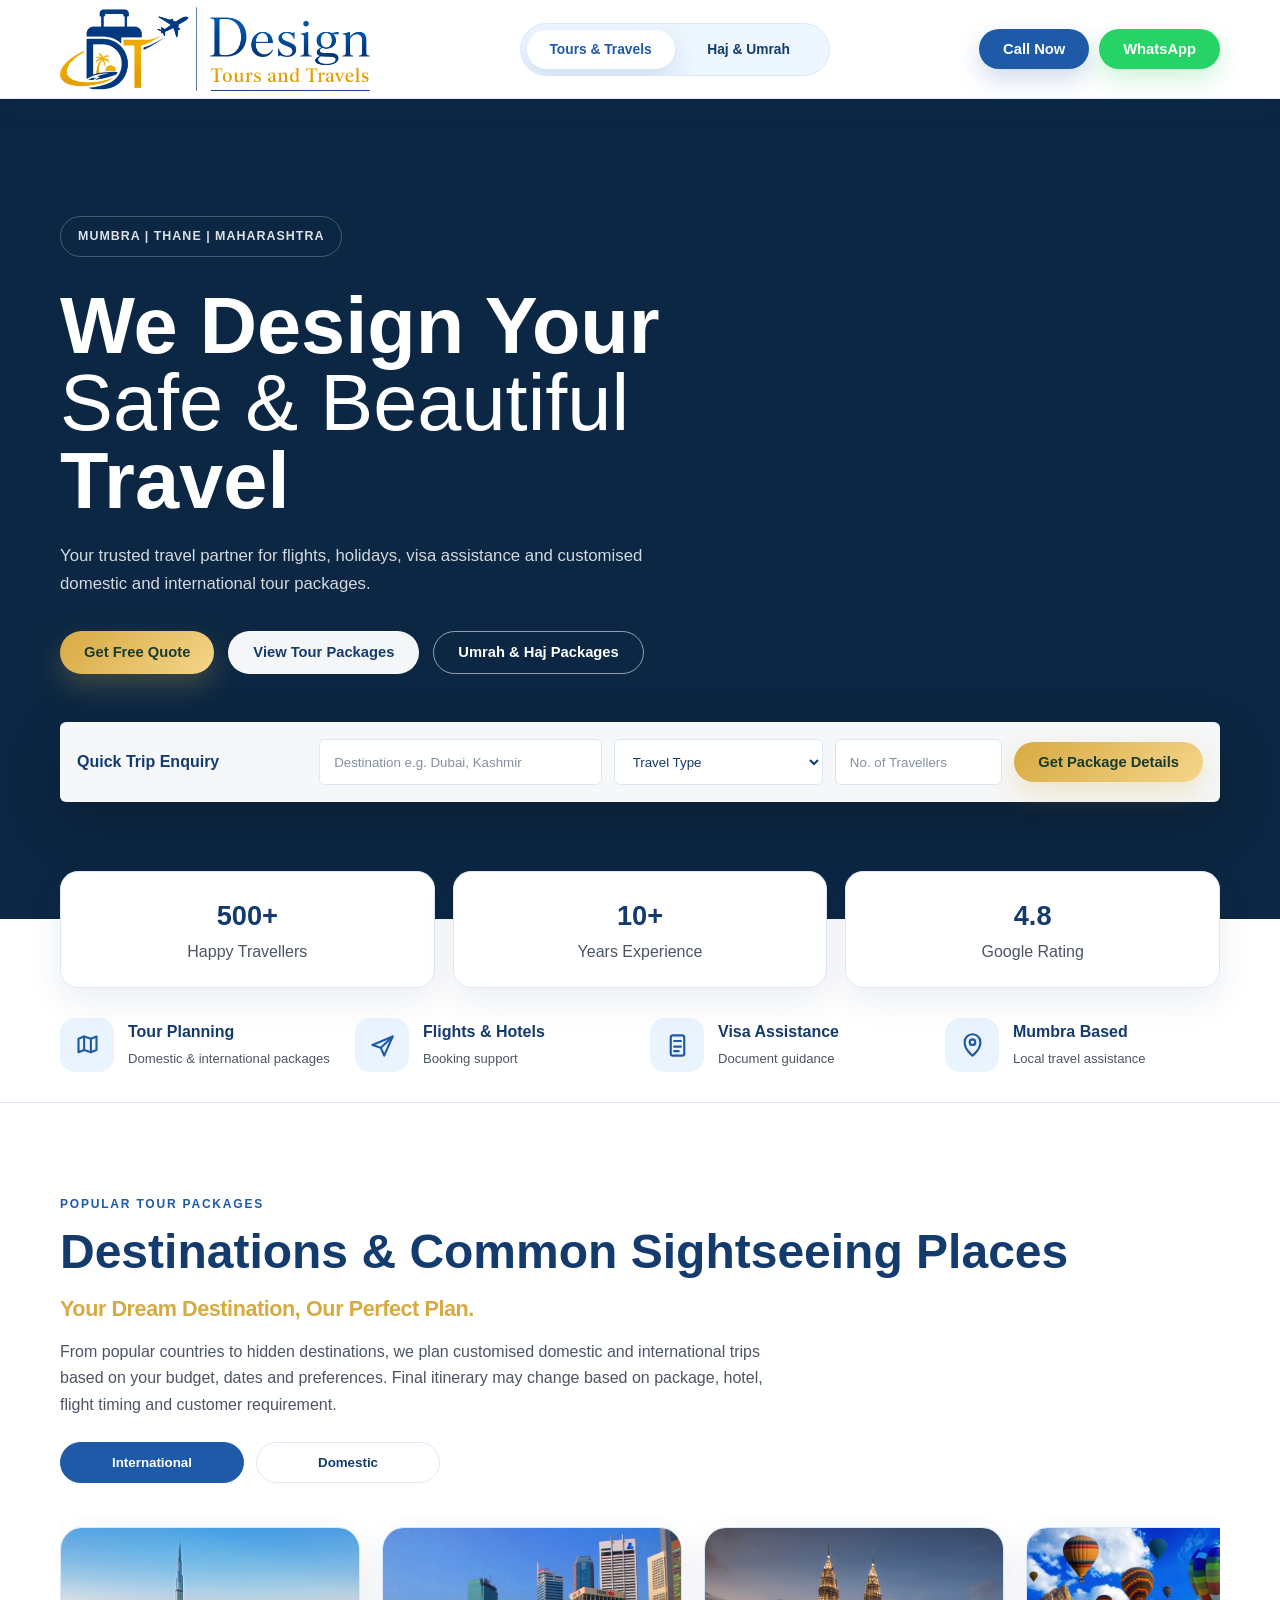
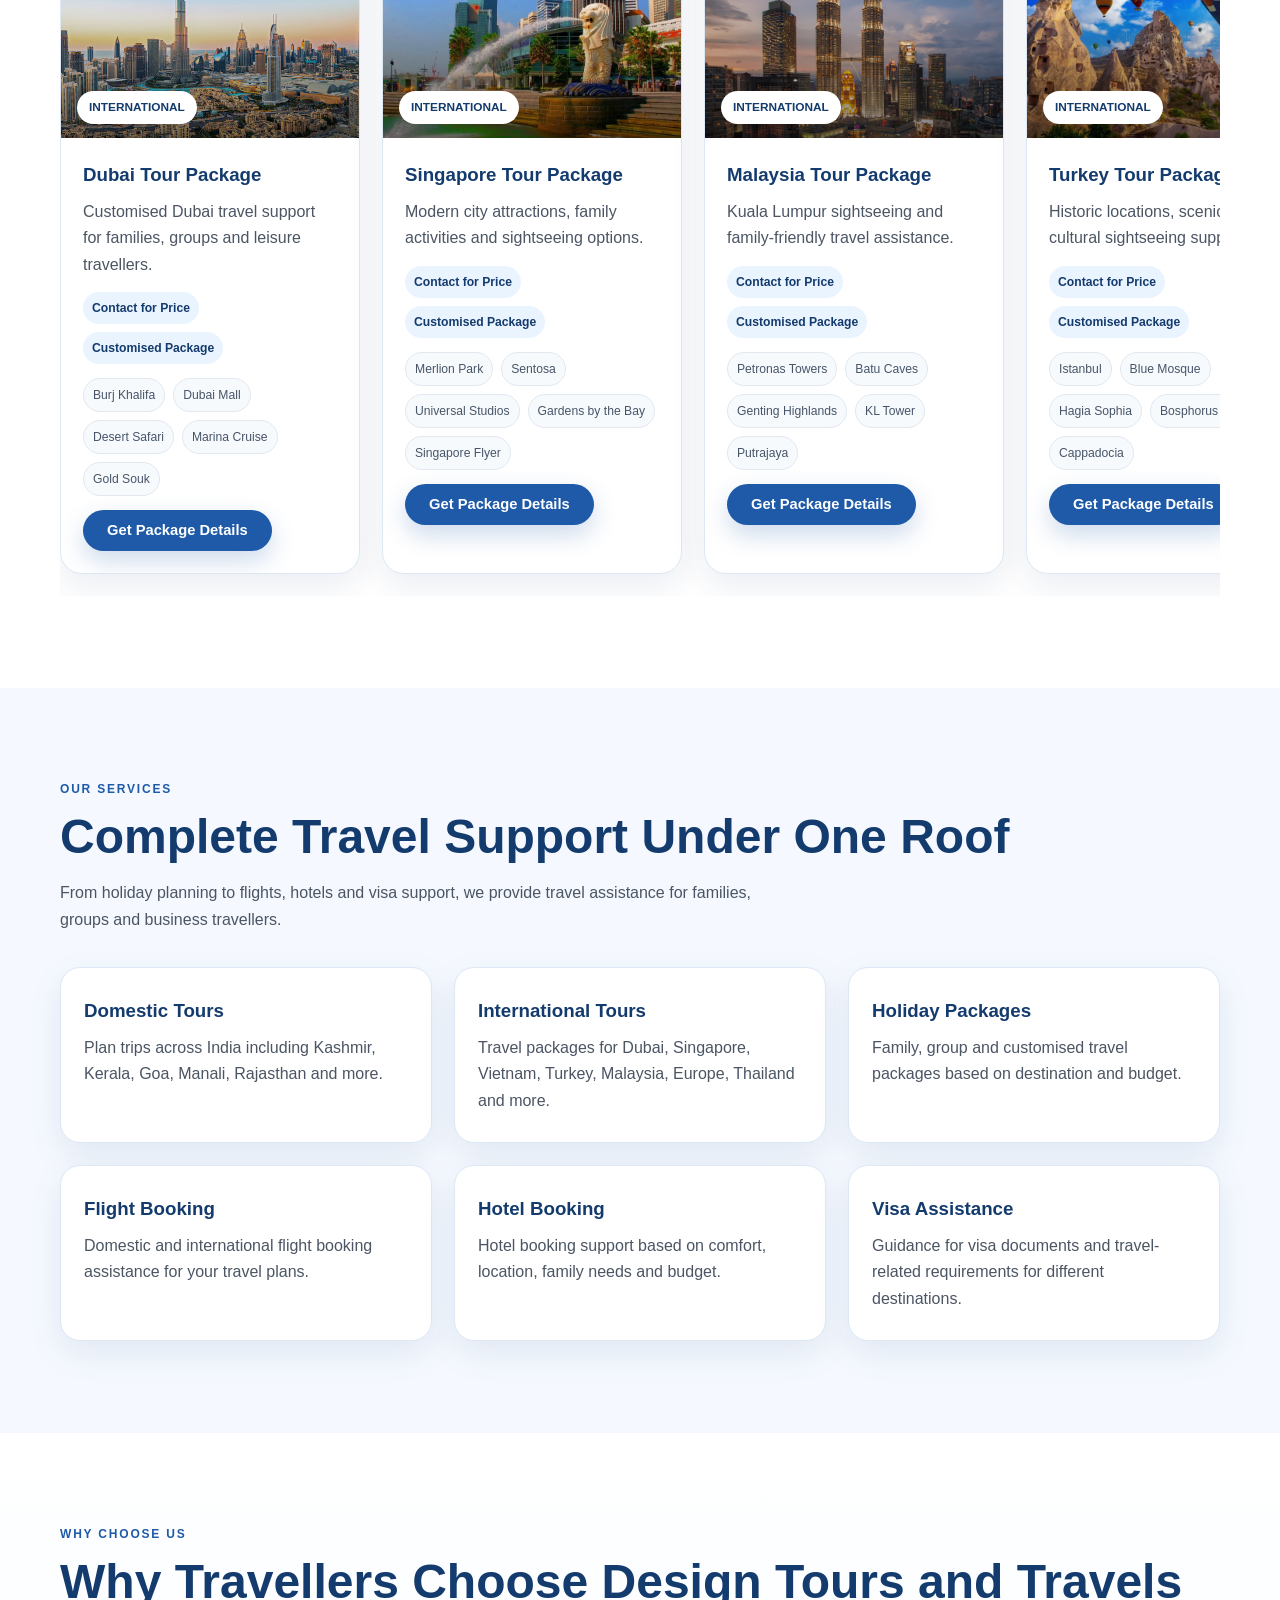
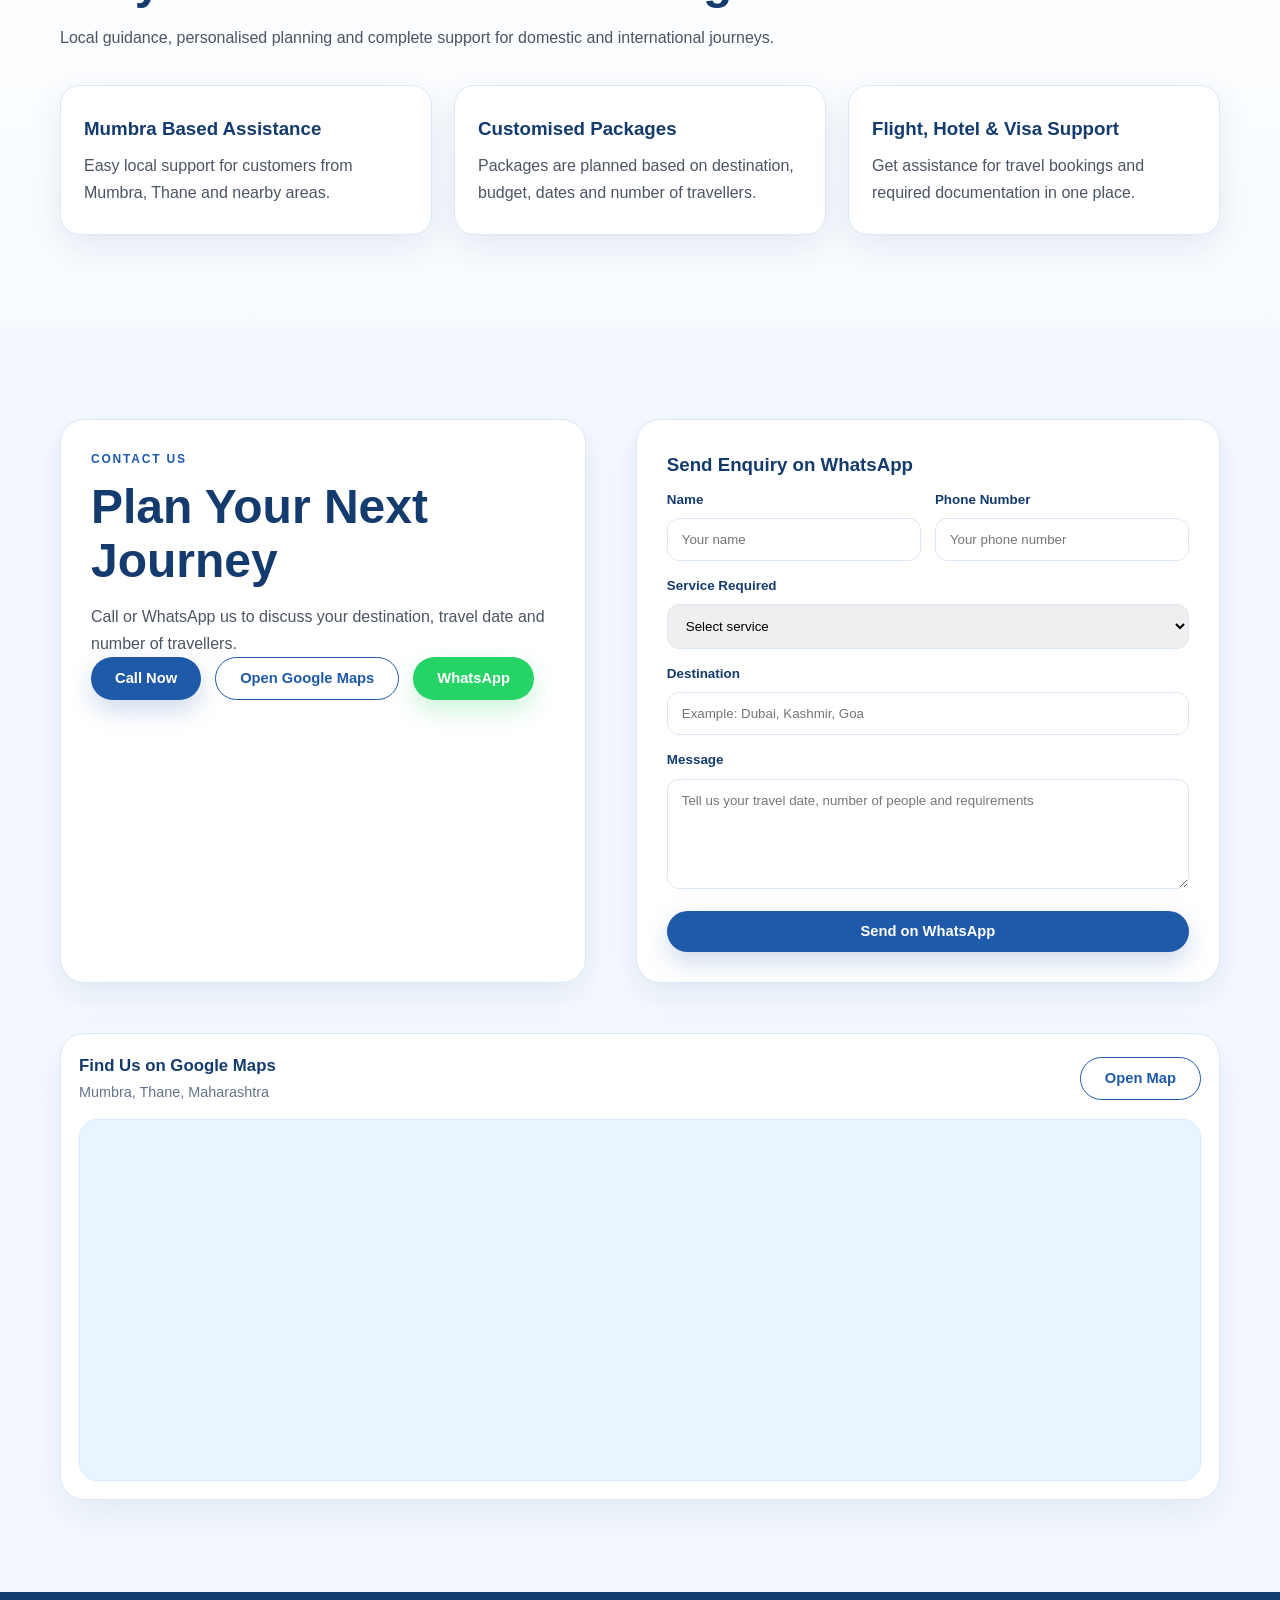
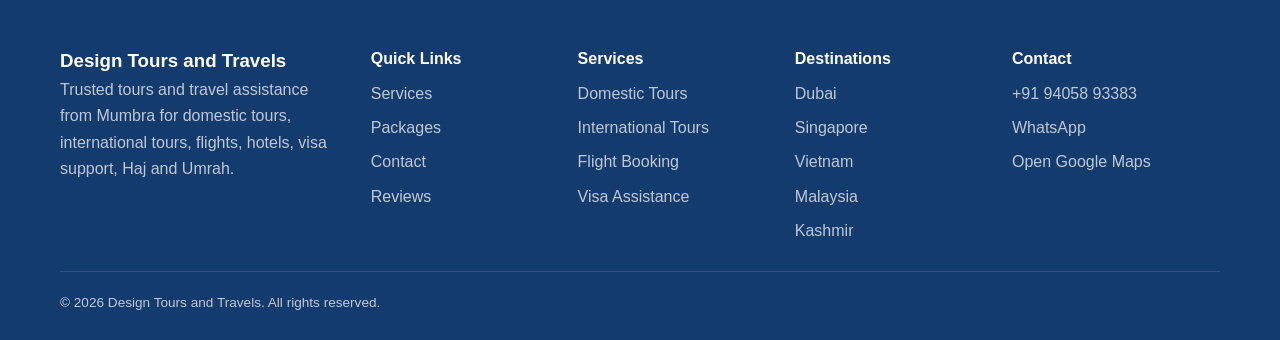
==== commit 37cf7a0e: "Add files via upload" ====
--- a/index.html
+++ b/index.html
@@ -55,29 +55,25 @@
 <main>
 <section class="mode-panel active" id="toursPanel">
 <section class="hero tours-hero" id="home">
-<div aria-hidden="true" class="destination-backdrop">
-<div class="destination-layer active" id="destinationLayerA"></div>
-<div class="destination-layer" id="destinationLayerB"></div>
-<div class="destination-overlay"></div>
-</div>
-<div class="container hero-shell">
+<div class="container fixed-hero-shell">
 <div class="hero-grid">
 <div class="hero-content reveal">
 <div class="hero-badge">Mumbra | Thane | Maharashtra</div>
-<div class="destination-kicker" id="destinationKicker">Featured international journey</div>
-<h1 id="destinationHeadline">Dubai, <span>Designed Around You</span></h1>
-<p id="destinationCopy">
-              Customised Dubai travel support for families, groups and leisure travellers.
+<h1>We Design Your <span>Safe &amp; Beautiful</span> Travel</h1>
+<p>
+              Your trusted travel partner for flights, holidays, visa assistance and customised domestic and international tour packages.
             </p>
 <div class="hero-buttons">
 <a class="btn btn-gold" href="#contact">Get Free Quote</a>
 <a class="btn btn-white" href="#packages">View Tour Packages</a>
-<a class="btn btn-outline destination-package-link" id="destinationPackageLink" href="#packages">Explore Dubai</a>
-</div>
-</div>
-<div class="destination-index reveal">
-<span class="destination-index-label">Selected journeys</span>
-<div aria-label="Choose a destination" class="destination-nav" id="destinationNav"></div>
+<button class="btn btn-outline" data-mode="haj" type="button">Umrah &amp; Haj Packages</button>
+</div>
+</div>
+<div class="fixed-window-scene reveal" role="img" aria-label="Destination view through an aircraft window">
+<div aria-hidden="true" class="cabin-panel"></div>
+<div aria-hidden="true" class="window-photo window-photo-a active" id="windowPhotoA"></div>
+<div aria-hidden="true" class="window-photo window-photo-b" id="windowPhotoB"></div>
+<img alt="" aria-hidden="true" class="aircraft-window-overlay" src="assets/aircraft-window-overlay.png"/>
 </div>
 </div>
 <div class="quick-card reveal">
--- a/css/styles.css
+++ b/css/styles.css
@@ -2719,3 +2719,320 @@
     display: none;
   }
 }
+
+/* Premium editorial destination hero */
+.tours-hero {
+  min-height: 820px;
+  padding: 0;
+  background: #0c2743;
+  color: var(--white);
+  isolation: isolate;
+}
+
+.tours-hero::before {
+  display: none;
+}
+
+.destination-backdrop,
+.destination-layer,
+.destination-overlay {
+  position: absolute;
+  inset: 0;
+}
+
+.destination-backdrop {
+  z-index: -1;
+  overflow: hidden;
+  background: #0c2743;
+}
+
+.destination-layer {
+  opacity: 0;
+  background-position: center;
+  background-size: cover;
+  transform: scale(1.025);
+  transition: opacity 1.25s ease;
+  will-change: opacity, transform;
+}
+
+.destination-layer.active {
+  opacity: 1;
+  animation: editorialPan 8s ease-out both;
+}
+
+@keyframes editorialPan {
+  from { transform: scale(1.025); }
+  to { transform: scale(1.085); }
+}
+
+.destination-overlay {
+  z-index: 2;
+  background:
+    linear-gradient(90deg, rgba(5, 22, 42, 0.86) 0%, rgba(5, 22, 42, 0.52) 43%, rgba(5, 22, 42, 0.08) 72%),
+    linear-gradient(0deg, rgba(5, 22, 42, 0.72) 0%, transparent 44%);
+}
+
+.tours-hero .hero-shell {
+  min-height: 820px;
+  display: flex;
+  flex-direction: column;
+  justify-content: flex-end;
+  padding-top: 92px;
+  padding-bottom: 58px;
+}
+
+.tours-hero .hero-grid {
+  grid-template-columns: minmax(0, 1fr) minmax(250px, 0.38fr);
+  gap: clamp(48px, 8vw, 120px);
+  align-items: end;
+}
+
+.tours-hero .hero-content {
+  max-width: 760px;
+  padding: 0;
+  color: var(--white);
+  transition: opacity 0.3s ease, transform 0.3s ease;
+}
+
+.tours-hero .hero-content.is-updating {
+  opacity: 0;
+  transform: translateY(10px);
+}
+
+.tours-hero .hero-badge {
+  margin-bottom: 30px;
+  border-color: rgba(255, 255, 255, 0.24);
+  background: transparent;
+  color: rgba(255, 255, 255, 0.86);
+  box-shadow: none;
+}
+
+.tours-hero .destination-kicker {
+  margin-bottom: 12px;
+  color: #f4d58a;
+  font-size: 0.75rem;
+  letter-spacing: 0.18em;
+}
+
+.tours-hero h1 {
+  max-width: 740px;
+  margin-bottom: 22px;
+  color: var(--white);
+  font-size: clamp(3.4rem, 6.2vw, 5.8rem);
+  font-weight: 700;
+  line-height: 0.98;
+  letter-spacing: 0;
+  text-wrap: balance;
+}
+
+.tours-hero h1 span {
+  display: block;
+  color: var(--white);
+  font-weight: 500;
+}
+
+.tours-hero p {
+  max-width: 590px;
+  color: rgba(255, 255, 255, 0.82);
+  font-size: 1.05rem;
+}
+
+.tours-hero .btn-white {
+  border-color: rgba(255, 255, 255, 0.46);
+  background: rgba(255, 255, 255, 0.96);
+  box-shadow: none;
+}
+
+.tours-hero .btn-outline {
+  border-color: rgba(255, 255, 255, 0.56);
+  background: transparent;
+  color: var(--white);
+}
+
+.destination-index {
+  align-self: end;
+  width: 100%;
+  color: var(--white);
+}
+
+.destination-index-label {
+  display: block;
+  margin-bottom: 14px;
+  color: rgba(255, 255, 255, 0.58);
+  font-size: 0.68rem;
+  font-weight: 800;
+  letter-spacing: 0.18em;
+  text-transform: uppercase;
+}
+
+.destination-index .destination-nav {
+  display: flex;
+  flex-direction: column;
+  align-items: stretch;
+  gap: 0;
+  margin: 0;
+}
+
+.destination-choice {
+  display: flex;
+  align-items: center;
+  gap: 14px;
+  width: 100%;
+  padding: 12px 0;
+  border: 0;
+  border-top: 1px solid rgba(255, 255, 255, 0.2);
+  background: transparent;
+  color: rgba(255, 255, 255, 0.62);
+  font: 700 0.88rem var(--font-body);
+  text-align: left;
+  cursor: pointer;
+  transition: color 0.25s ease, padding-left 0.25s ease;
+}
+
+.destination-choice span {
+  color: rgba(255, 255, 255, 0.4);
+  font-size: 0.68rem;
+  letter-spacing: 0.1em;
+}
+
+.destination-choice:hover,
+.destination-choice.active {
+  padding-left: 8px;
+  color: var(--white);
+}
+
+.destination-choice.active {
+  border-top-color: #f4d58a;
+}
+
+.destination-choice.active span {
+  color: #f4d58a;
+}
+
+.destination-index .journey-toggle {
+  align-self: flex-start;
+  margin: 15px 0 0;
+  padding: 0;
+  border: 0;
+  border-bottom: 1px solid rgba(255, 255, 255, 0.48);
+  border-radius: 0;
+  background: transparent;
+  color: rgba(255, 255, 255, 0.72);
+  font-size: 0.68rem;
+  letter-spacing: 0.08em;
+  text-transform: uppercase;
+}
+
+.tours-hero .quick-card {
+  margin-top: 48px;
+  border: 0;
+  border-radius: 6px;
+  background: rgba(255, 255, 255, 0.96);
+  box-shadow: 0 20px 54px rgba(0, 0, 0, 0.22);
+}
+
+@media (max-width: 820px) {
+  .tours-hero,
+  .tours-hero .hero-shell {
+    min-height: auto;
+  }
+
+  .tours-hero .hero-shell {
+    padding-top: 72px;
+    padding-bottom: 62px;
+  }
+
+  .tours-hero .hero-grid {
+    grid-template-columns: 1fr !important;
+    gap: 44px !important;
+  }
+
+  .tours-hero .hero-content {
+    padding: 0 !important;
+  }
+
+  .destination-index {
+    align-self: auto;
+  }
+
+  .destination-index .destination-nav {
+    display: grid;
+    grid-template-columns: repeat(5, minmax(105px, 1fr));
+    overflow-x: auto;
+    scrollbar-width: none;
+  }
+
+  .destination-index .destination-nav::-webkit-scrollbar {
+    display: none;
+  }
+
+  .destination-choice {
+    white-space: nowrap;
+  }
+
+  .destination-overlay {
+    background:
+      linear-gradient(90deg, rgba(5, 22, 42, 0.8) 0%, rgba(5, 22, 42, 0.28) 100%),
+      linear-gradient(0deg, rgba(5, 22, 42, 0.76) 0%, transparent 55%);
+  }
+}
+
+@media (max-width: 640px) {
+  .tours-hero {
+    padding: 0 !important;
+  }
+
+  .tours-hero .hero-shell {
+    min-height: 720px;
+    padding-top: 56px;
+    padding-bottom: 50px;
+  }
+
+  .tours-hero .hero-content {
+    padding: 0 !important;
+  }
+
+  .tours-hero .hero-badge {
+    margin-bottom: 22px !important;
+  }
+
+  .tours-hero h1 {
+    font-size: clamp(2.65rem, 12vw, 3.7rem) !important;
+    line-height: 1 !important;
+    letter-spacing: 0 !important;
+  }
+
+  .tours-hero p {
+    color: rgba(255, 255, 255, 0.8) !important;
+  }
+
+  .tours-hero .hero-buttons {
+    grid-template-columns: 1fr 1fr !important;
+  }
+
+  .tours-hero .destination-package-link {
+    grid-column: 1 / -1;
+  }
+
+  .destination-index-label {
+    margin-bottom: 10px;
+  }
+
+  .destination-choice {
+    padding: 10px 0;
+    font-size: 0.8rem;
+  }
+
+  .destination-overlay {
+    background: rgba(5, 22, 42, 0.5);
+  }
+}
+
+@media (prefers-reduced-motion: reduce) {
+  .destination-layer,
+  .destination-layer.active,
+  .tours-hero .hero-content {
+    animation: none !important;
+    transition: none !important;
+  }
+}
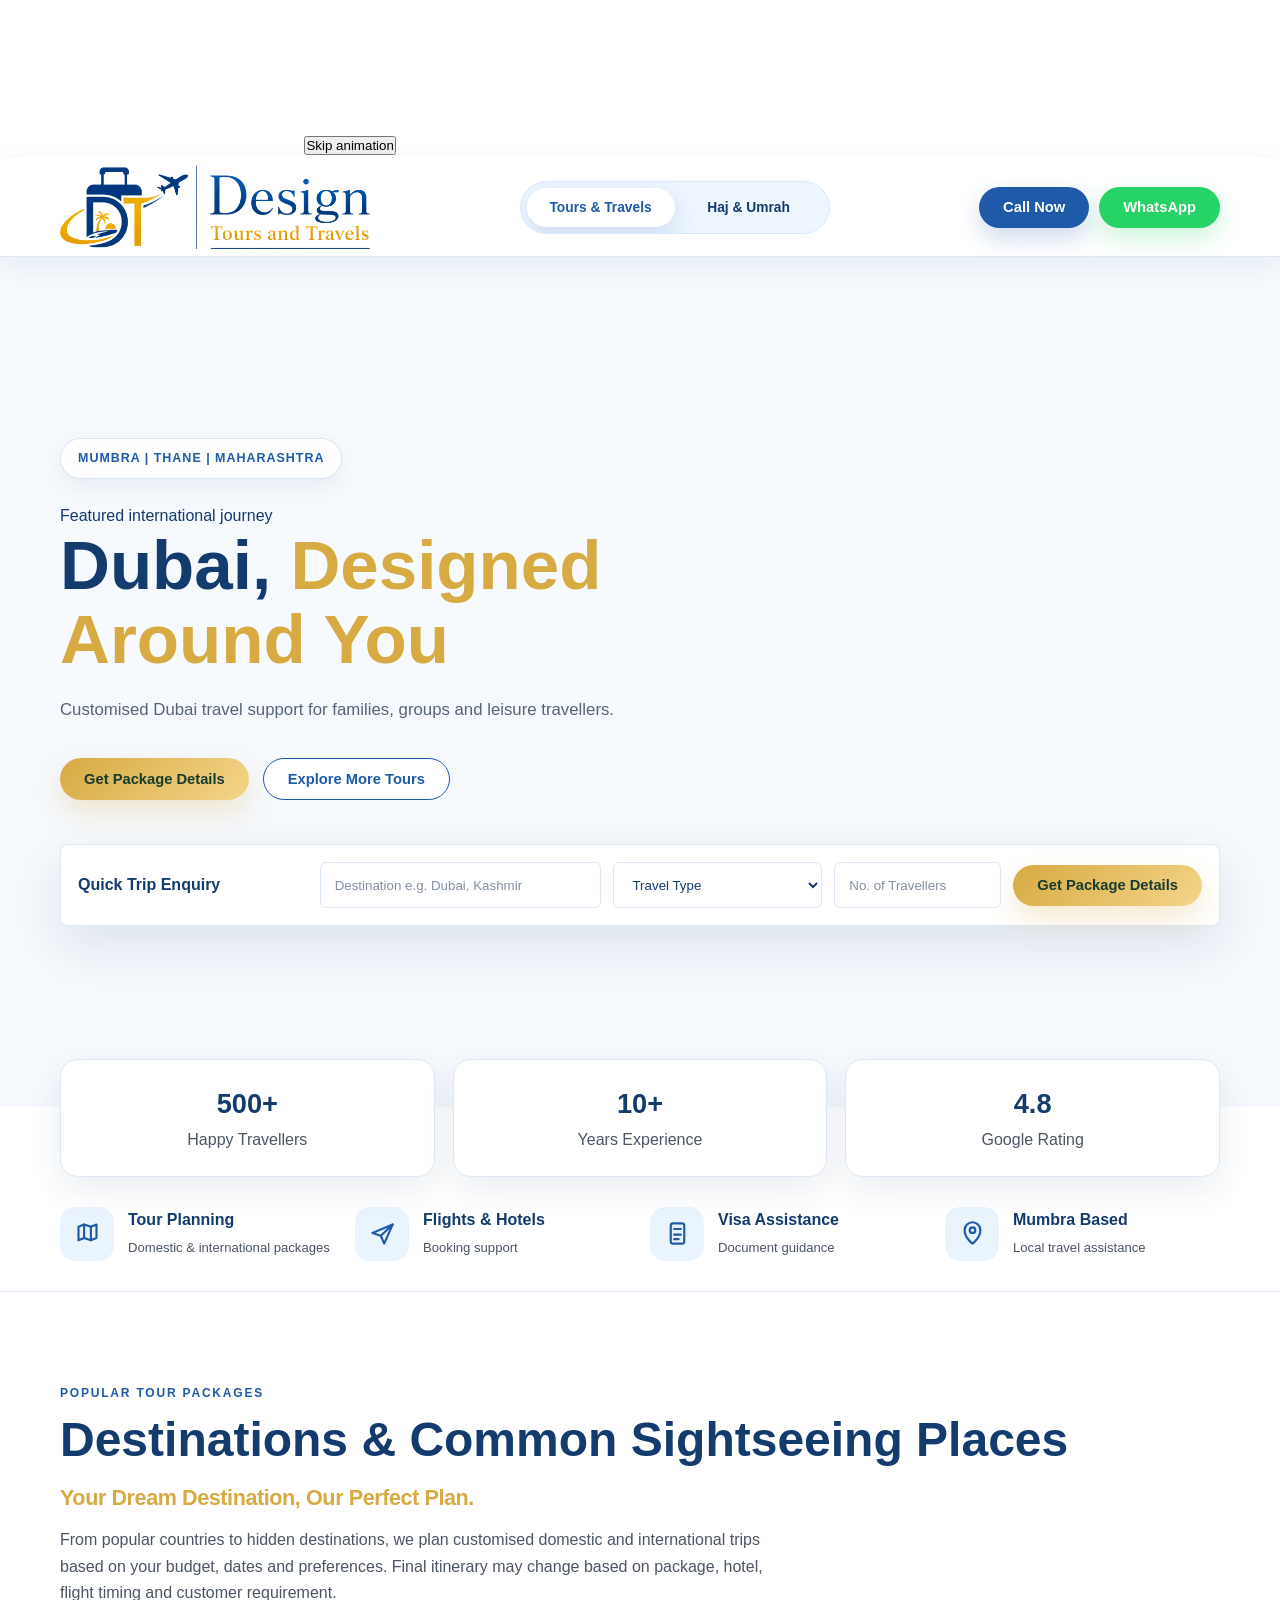
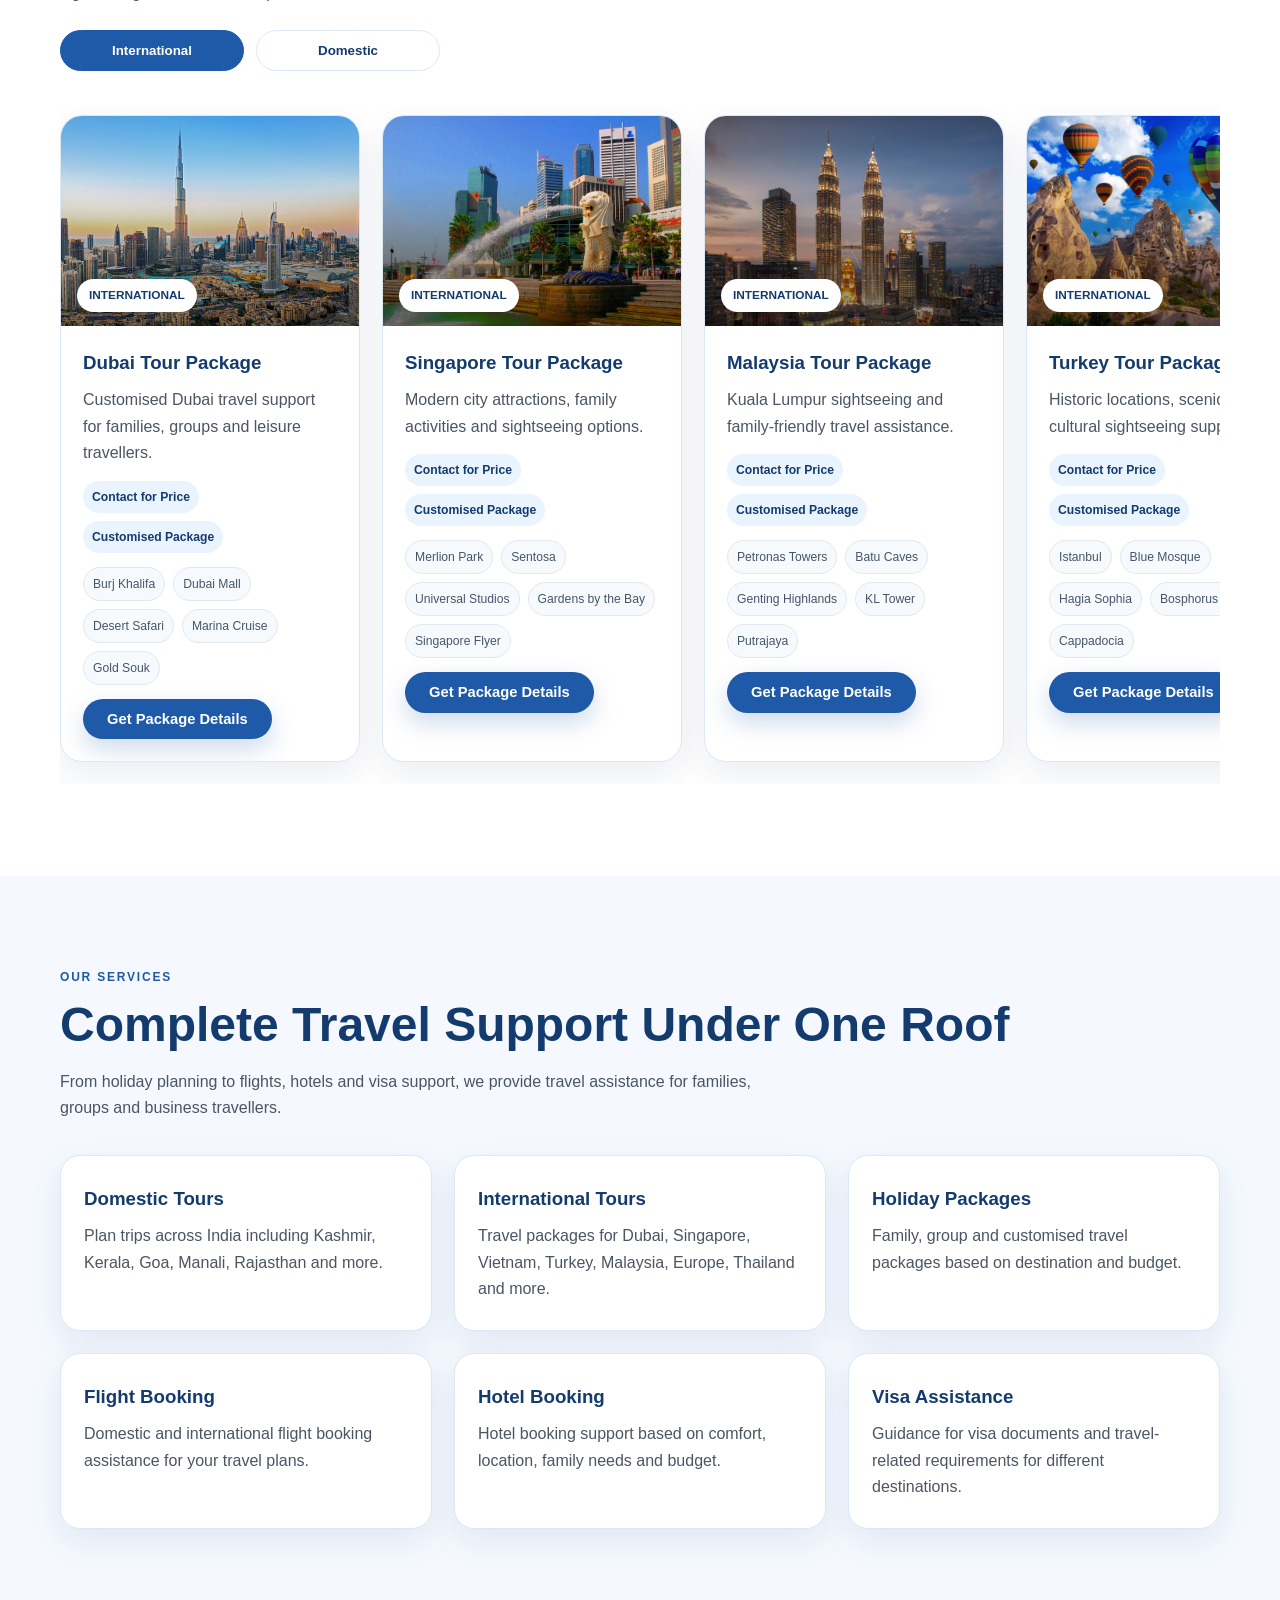
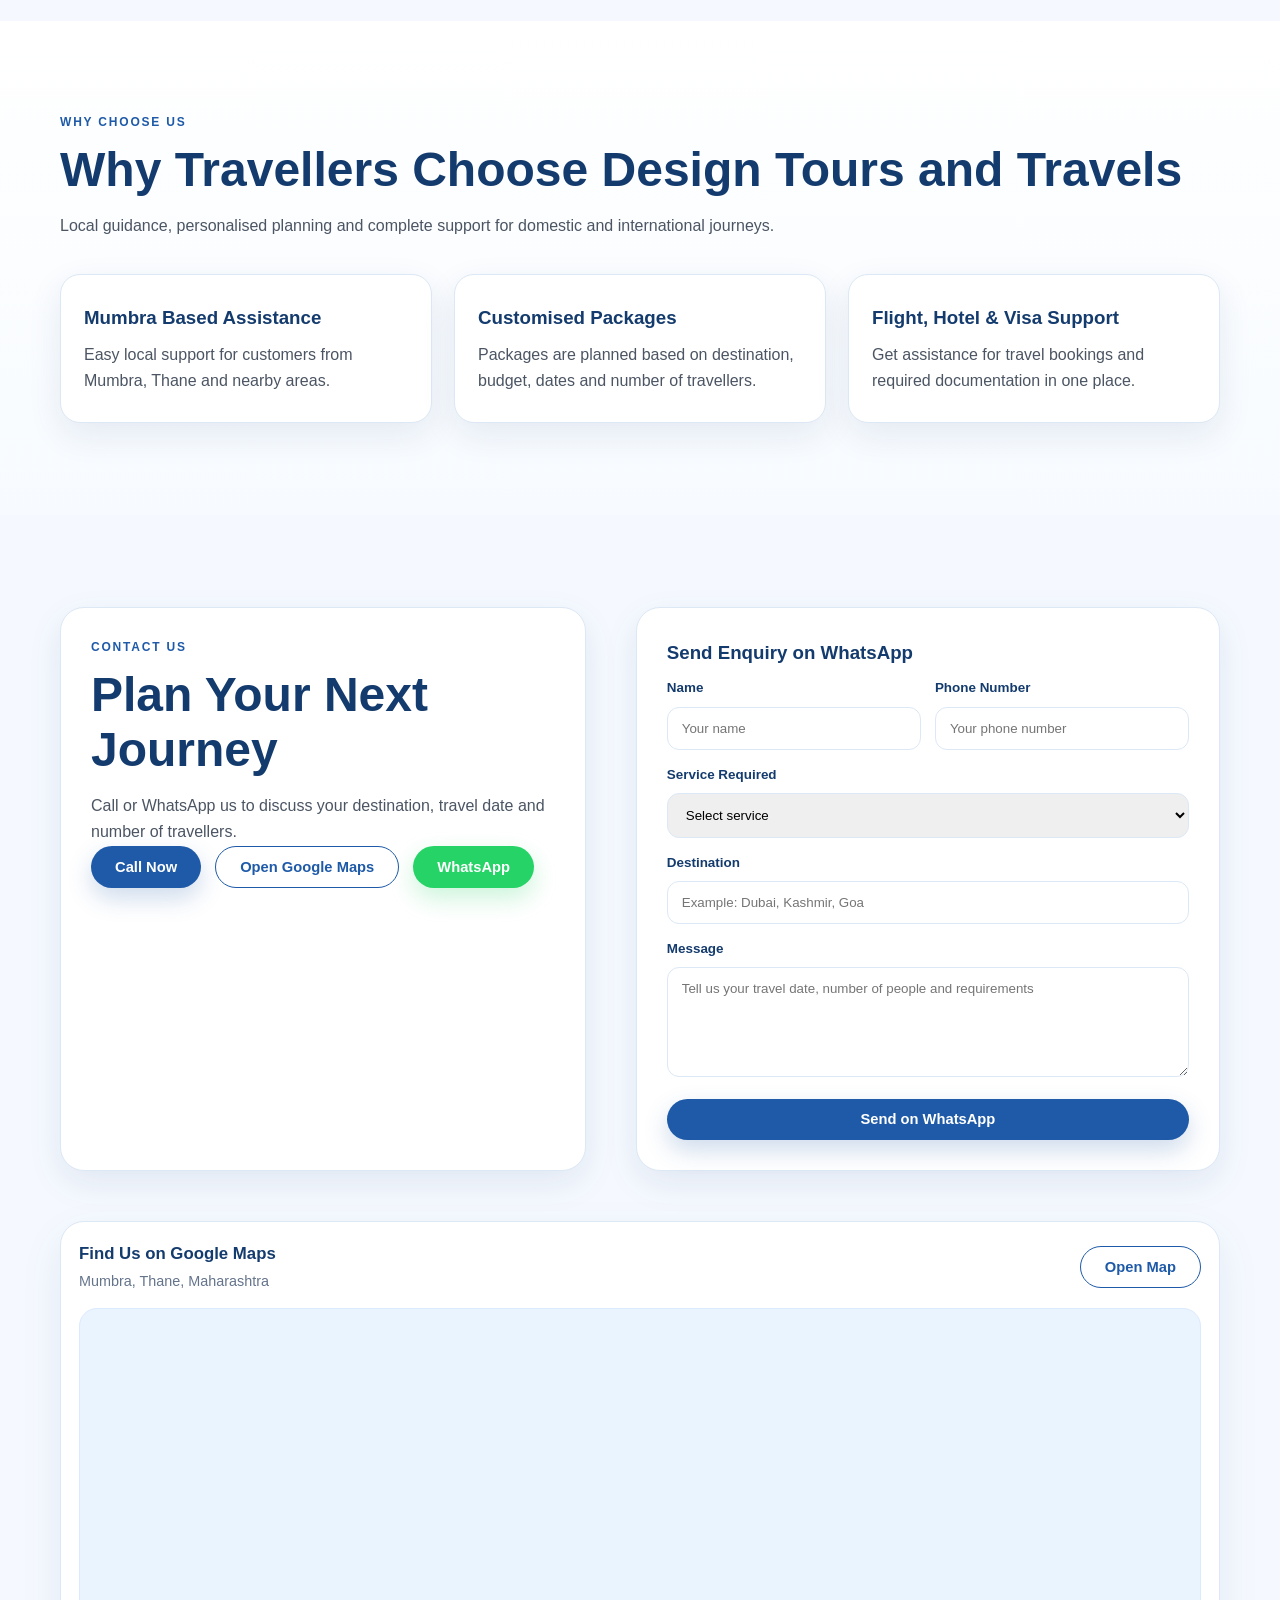
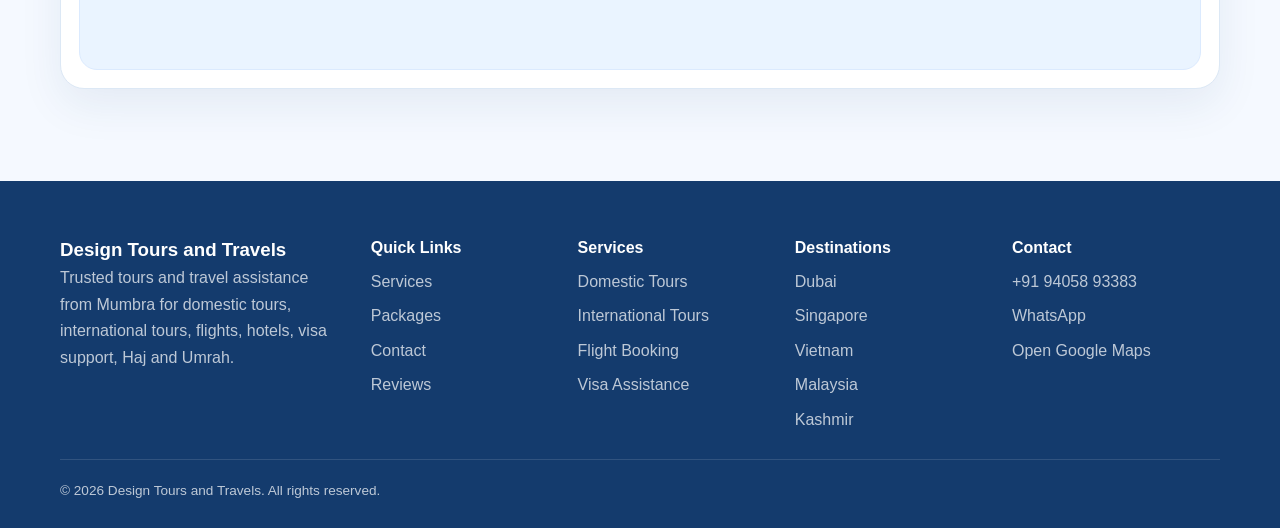
==== commit 35f9f94a: "Add files via upload" ====
--- a/index.html
+++ b/index.html
@@ -25,6 +25,12 @@
 </div>
 </div>
 </div>
+<div aria-hidden="true" class="hero-intro" id="heroIntro">
+<video class="hero-intro-video" id="heroIntroVideo" muted playsinline preload="auto" poster="assets/hero-transition-poster.jpg">
+<source src="assets/hero-transition-dubai.mp4" type="video/mp4"/>
+</video>
+<button class="hero-intro-skip" id="heroIntroSkip" type="button">Skip animation</button>
+</div>
 <header class="site-header">
 <div class="container">
 <div class="header-inner">
@@ -55,25 +61,28 @@
 <main>
 <section class="mode-panel active" id="toursPanel">
 <section class="hero tours-hero" id="home">
-<div class="container fixed-hero-shell">
+<div aria-hidden="true" class="destination-backdrop">
+<div class="destination-layer active" id="destinationLayerA"></div>
+<div class="destination-layer" id="destinationLayerB"></div>
+<div class="destination-overlay"></div>
+</div>
+<div class="container hero-shell">
 <div class="hero-grid">
 <div class="hero-content reveal">
 <div class="hero-badge">Mumbra | Thane | Maharashtra</div>
-<h1>We Design Your <span>Safe &amp; Beautiful</span> Travel</h1>
-<p>
-              Your trusted travel partner for flights, holidays, visa assistance and customised domestic and international tour packages.
+<div class="destination-kicker" id="destinationKicker">Featured international journey</div>
+<h1 id="destinationHeadline">Dubai, <span>Designed Around You</span></h1>
+<p id="destinationCopy">
+              Customised Dubai travel support for families, groups and leisure travellers.
             </p>
 <div class="hero-buttons">
-<a class="btn btn-gold" href="#contact">Get Free Quote</a>
-<a class="btn btn-white" href="#packages">View Tour Packages</a>
-<button class="btn btn-outline" data-mode="haj" type="button">Umrah &amp; Haj Packages</button>
-</div>
-</div>
-<div class="fixed-window-scene reveal" role="img" aria-label="Destination view through an aircraft window">
-<div aria-hidden="true" class="cabin-panel"></div>
-<div aria-hidden="true" class="window-photo window-photo-a active" id="windowPhotoA"></div>
-<div aria-hidden="true" class="window-photo window-photo-b" id="windowPhotoB"></div>
-<img alt="" aria-hidden="true" class="aircraft-window-overlay" src="assets/aircraft-window-overlay.png"/>
+<a class="btn btn-gold destination-package-link" id="destinationPackageLink" href="#packages">Get Package Details</a>
+<a class="btn btn-outline" href="#packages">Explore More Tours</a>
+</div>
+</div>
+<div class="destination-index reveal" hidden>
+<span class="destination-index-label">Selected journeys</span>
+<div aria-label="Choose a destination" class="destination-nav" id="destinationNav"></div>
 </div>
 </div>
 <div class="quick-card reveal">
--- a/css/styles.css
+++ b/css/styles.css
@@ -424,40 +424,33 @@
 }
 
 .tours-hero {
-  min-height: 880px;
+  min-height: 84vh;
   display: flex;
   align-items: center;
-  padding: 68px 0 90px;
-  color: var(--blue-dark);
-  background: #f5f9ff;
+  color: var(--white);
+  background:
+    linear-gradient(135deg, rgba(8, 29, 63, 0.94), rgba(22, 58, 111, 0.9)),
+    url("../assets/dubai.jpg") center/cover no-repeat;
 }
 
 .tours-hero::before {
   content: "";
   position: absolute;
   inset: 0;
-  pointer-events: none;
+  opacity: 0.22;
   background-image:
-    linear-gradient(rgba(30, 90, 168, 0.035) 1px, transparent 1px),
-    linear-gradient(90deg, rgba(30, 90, 168, 0.035) 1px, transparent 1px);
-  background-size: 88px 88px;
-}
-
-.hero-shell {
+    linear-gradient(rgba(255, 255, 255, 0.08) 1px, transparent 1px),
+    linear-gradient(90deg, rgba(255, 255, 255, 0.08) 1px, transparent 1px);
+  background-size: 80px 80px;
+}
+
+.hero-grid {
   position: relative;
   z-index: 2;
-}
-
-.hero-grid {
   display: grid;
-  grid-template-columns: minmax(0, 0.95fr) minmax(390px, 0.85fr);
-  gap: clamp(36px, 6vw, 84px);
+  grid-template-columns: 1.1fr 0.75fr;
+  gap: 54px;
   align-items: center;
-}
-
-.tours-hero .hero-content {
-  position: relative;
-  z-index: 3;
 }
 
 .hero-badge,
@@ -475,23 +468,6 @@
   text-transform: uppercase;
 }
 
-.tours-hero .hero-badge {
-  margin-bottom: 20px;
-  border-color: rgba(30, 90, 168, 0.14);
-  background: rgba(255, 255, 255, 0.72);
-  color: var(--blue);
-  box-shadow: 0 8px 24px rgba(20, 59, 109, 0.06);
-}
-
-.destination-kicker {
-  margin-bottom: 13px;
-  color: var(--gold);
-  font-size: 0.78rem;
-  font-weight: 800;
-  letter-spacing: 1.6px;
-  text-transform: uppercase;
-}
-
 .hero h1 {
   margin-bottom: 20px;
   font-family: var(--font-heading);
@@ -499,17 +475,6 @@
   line-height: 1.06;
 }
 
-.tours-hero h1 {
-  max-width: 660px;
-  color: var(--blue-dark);
-  font-size: clamp(3rem, 5vw, 4.7rem);
-}
-
-.tours-hero h1 span {
-  display: block;
-  color: var(--gold);
-}
-
 .hero h1 span,
 .arabic-line {
   color: var(--gold-2);
@@ -522,11 +487,6 @@
   font-size: 1.05rem;
 }
 
-.tours-hero p {
-  max-width: 610px;
-  color: #59677a;
-}
-
 .hero-buttons,
 .contact-actions {
   display: flex;
@@ -534,237 +494,36 @@
   flex-wrap: wrap;
 }
 
-.tours-hero .btn-white {
-  border: 1px solid rgba(30, 90, 168, 0.2);
-  box-shadow: 0 10px 24px rgba(20, 59, 109, 0.07);
-}
-
-.window-stage {
-  position: relative;
-  display: grid;
-  justify-items: center;
-  min-width: 0;
-}
-
-.cabin-glow {
-  position: absolute;
-  inset: 7% -10% 3%;
-  border: 1px solid rgba(30, 90, 168, 0.08);
-  border-radius: 48% 48% 44% 44%;
-  background: rgba(255, 255, 255, 0.62);
-  box-shadow: 0 36px 90px rgba(20, 59, 109, 0.14);
-}
-
-.aircraft-window {
-  position: relative;
-  width: min(100%, 470px);
-  aspect-ratio: 0.82;
-  padding: clamp(17px, 2vw, 25px);
-  border: 1px solid rgba(20, 59, 109, 0.14);
-  border-radius: 47% 47% 44% 44% / 34% 34% 48% 48%;
-  background: #fdfdfc;
-  box-shadow:
-    inset 0 0 0 10px #eef1f4,
-    inset 0 0 0 12px rgba(20, 59, 109, 0.08),
-    0 32px 70px rgba(20, 59, 109, 0.18);
-}
-
-.window-view {
-  position: relative;
-  width: 100%;
-  height: 100%;
-  overflow: hidden;
-  border: 1px solid rgba(255, 255, 255, 0.72);
-  border-radius: 45% 45% 42% 42% / 31% 31% 47% 47%;
-  background-image: url("../assets/dubai.jpg");
-  background-position: center;
-  background-size: cover;
-  box-shadow: inset 0 0 34px rgba(4, 25, 52, 0.24);
-  transform: translateZ(0);
-}
-
-.window-view::before {
-  content: "";
-  position: absolute;
-  inset: 0;
-  z-index: 1;
-  background: linear-gradient(180deg, rgba(255,255,255,0.08), transparent 42%, rgba(4,25,52,0.18));
-  pointer-events: none;
-}
-
-.window-view.is-drifting {
-  animation: destinationDrift 6.8s ease-out both;
-}
-
-@keyframes destinationDrift {
-  from { background-size: 108%; }
-  to { background-size: 116%; }
-}
-
-.window-clouds {
-  position: absolute;
-  inset: -18%;
-  z-index: 3;
-  opacity: 0;
-  pointer-events: none;
-  background-image:
-    radial-gradient(ellipse at 18% 52%, rgba(255,255,255,0.96) 0 8%, transparent 9%),
-    radial-gradient(ellipse at 33% 48%, rgba(255,255,255,0.9) 0 12%, transparent 13%),
-    radial-gradient(ellipse at 52% 55%, rgba(255,255,255,0.94) 0 13%, transparent 14%),
-    radial-gradient(ellipse at 73% 47%, rgba(255,255,255,0.9) 0 12%, transparent 13%),
-    radial-gradient(ellipse at 91% 55%, rgba(255,255,255,0.96) 0 10%, transparent 11%);
-  filter: blur(8px);
-  transform: translateX(-42%);
-}
-
-.cloud-back {
-  opacity: 0.12;
-  animation: cloudFloat 18s linear infinite;
-}
-
-.cloud-front {
-  transition: opacity 0.38s ease, transform 1.05s cubic-bezier(0.22, 0.8, 0.22, 1);
-}
-
-.window-view.is-changing .cloud-front {
-  opacity: 0.92;
-  transform: translateX(18%);
-}
-
-@keyframes cloudFloat {
-  from { transform: translateX(-48%); }
-  to { transform: translateX(48%); }
-}
-
-.window-sheen {
-  position: absolute;
-  inset: 0;
-  z-index: 4;
-  border-radius: inherit;
-  box-shadow: inset 22px 10px 28px rgba(255, 255, 255, 0.18);
-  pointer-events: none;
-}
-
-.flight-code {
-  position: absolute;
-  right: 18px;
-  bottom: 18px;
-  z-index: 5;
-  min-width: 82px;
-  padding: 10px 13px;
-  border: 1px solid rgba(255, 255, 255, 0.38);
-  border-radius: 8px;
-  background: rgba(7, 34, 67, 0.74);
+.quick-card {
+  padding: 28px;
+  border: 1px solid rgba(255, 255, 255, 0.2);
+  border-radius: 26px;
+  background: rgba(255, 255, 255, 0.13);
+  backdrop-filter: blur(16px);
+  box-shadow: 0 22px 55px rgba(0, 0, 0, 0.18);
+}
+
+.quick-card h3 {
+  margin-bottom: 18px;
   color: var(--white);
-  text-align: right;
-  backdrop-filter: blur(8px);
-}
-
-.flight-code span,
-.flight-code small {
-  display: block;
-}
-
-.flight-code span {
   font-family: var(--font-heading);
-  font-size: 1.15rem;
-  font-weight: 800;
-  letter-spacing: 0.08em;
-  line-height: 1;
-}
-
-.flight-code small {
-  margin-top: 4px;
-  font-size: 0.65rem;
-  font-weight: 700;
-  letter-spacing: 0.08em;
-  text-transform: uppercase;
-}
-
-.destination-nav {
-  position: relative;
-  z-index: 4;
-  display: flex;
-  align-items: center;
-  justify-content: center;
-  gap: 8px;
-  margin-top: 24px;
-}
-
-.destination-dot {
-  width: 9px;
-  height: 9px;
-  padding: 0;
-  border: 0;
-  border-radius: 999px;
-  background: #b8c9dc;
-  cursor: pointer;
-  transition: width 0.3s ease, background 0.3s ease;
-}
-
-.destination-dot.active {
-  width: 30px;
-  background: var(--blue);
-}
-
-.destination-dot:focus-visible {
-  outline: 3px solid rgba(30, 90, 168, 0.25);
-  outline-offset: 4px;
-}
-
-.journey-toggle {
-  min-width: 54px;
-  margin-left: 8px;
-  padding: 6px 9px;
-  border: 1px solid rgba(30, 90, 168, 0.18);
-  border-radius: 999px;
-  background: var(--white);
-  color: var(--blue-dark);
-  font: 700 0.68rem var(--font-body);
-  cursor: pointer;
-}
-
-.journey-toggle:hover,
-.journey-toggle:focus-visible {
-  border-color: var(--blue);
-  color: var(--blue);
-}
-
-.quick-card {
-  display: grid;
-  grid-template-columns: 1.1fr 1.35fr 1fr 0.8fr auto;
-  gap: 12px;
-  align-items: center;
-  margin-top: 46px;
-  padding: 17px;
-  border: 1px solid rgba(30, 90, 168, 0.14);
-  border-radius: 8px;
-  background: rgba(255, 255, 255, 0.94);
-  box-shadow: 0 22px 55px rgba(20, 59, 109, 0.12);
-}
-
-.quick-card h3 {
-  margin: 0;
-  color: var(--blue-dark);
-  font-family: var(--font-heading);
-  font-size: 1rem;
+  font-size: 1.5rem;
 }
 
 .quick-card input,
 .quick-card select {
   width: 100%;
-  height: 46px;
-  margin: 0;
+  margin-bottom: 12px;
   padding: 13px 14px;
-  border: 1px solid var(--border);
-  border-radius: 6px;
-  background: var(--white);
-  color: var(--blue-dark);
+  border: 1px solid rgba(255, 255, 255, 0.24);
+  border-radius: 12px;
+  background: rgba(255, 255, 255, 0.13);
+  color: var(--white);
   outline: none;
 }
 
 .quick-card input::placeholder {
-  color: #8290a2;
+  color: rgba(255, 255, 255, 0.65);
 }
 
 .quick-card select option {
@@ -2570,469 +2329,214 @@
   display: none !important;
 }
 
-/* Window-seat destination journey */
-@media (max-width: 1100px) {
-  .tours-hero {
-    min-height: auto;
-    padding: 58px 0 82px;
-  }
-
-  .tours-hero .hero-grid {
-    grid-template-columns: minmax(0, 1fr) minmax(350px, 0.78fr);
-    gap: 34px;
-  }
-
-  .tours-hero h1 {
-    font-size: clamp(2.7rem, 5.6vw, 4rem);
-  }
-
-  .quick-card {
-    grid-template-columns: 1fr 1fr 1fr;
-  }
-
-  .quick-card h3 {
-    grid-column: 1 / -1;
-  }
-
-  .quick-card .quick-trip-link {
-    grid-column: 3;
-  }
-}
-
-@media (max-width: 820px) {
-  .tours-hero {
-    padding: 38px 0 76px;
-  }
-
-  .tours-hero .hero-grid {
-    grid-template-columns: 1fr;
-    gap: 48px;
-  }
-
-  .tours-hero .hero-content {
-    max-width: 680px;
-    padding: 28px 0 0;
-  }
-
-  .window-stage {
-    width: min(100%, 520px);
-    margin: 0 auto;
-  }
-
-  .quick-card {
-    max-width: none;
-    grid-template-columns: 1fr 1fr;
-  }
-
-  .quick-card .quick-trip-link {
-    grid-column: auto;
-  }
-}
-
-@media (max-width: 640px) {
-  .tours-hero {
-    padding: 16px 0 62px !important;
-  }
-
-  .tours-hero .hero-grid {
-    display: grid !important;
-    grid-template-columns: 1fr !important;
-    gap: 32px !important;
-  }
-
-  .tours-hero .hero-content {
-    padding: 34px 0 0 !important;
-  }
-
-  .destination-kicker {
-    margin-bottom: 11px;
-    font-size: 0.7rem;
-  }
-
-  .tours-hero h1 {
-    max-width: 420px;
-    font-size: clamp(2.15rem, 10vw, 3rem) !important;
-    letter-spacing: -0.03em !important;
-  }
-
-  .tours-hero p {
-    max-width: 520px;
-    color: #59677a !important;
-  }
-
-  .tours-hero .hero-buttons {
-    grid-template-columns: 1fr 1fr !important;
-  }
-
-  .tours-hero .hero-buttons .btn {
-    min-height: 48px !important;
-  }
-
-  .tours-hero .hero-buttons .destination-package-link {
-    grid-column: 1 / -1;
-  }
-
-  .window-stage {
-    width: min(92vw, 410px);
-  }
-
-  .aircraft-window {
-    width: min(100%, 380px);
-    padding: 15px;
-    box-shadow:
-      inset 0 0 0 7px #eef1f4,
-      inset 0 0 0 9px rgba(20, 59, 109, 0.08),
-      0 24px 54px rgba(20, 59, 109, 0.18);
-  }
-
-  .flight-code {
-    right: 13px;
-    bottom: 13px;
-    min-width: 70px;
-    padding: 8px 10px;
-  }
-
-  .destination-nav {
-    margin-top: 20px;
-  }
-}
-
-@media (max-width: 390px) {
-  .tours-hero .hero-buttons {
-    grid-template-columns: 1fr !important;
-  }
-
-  .tours-hero .hero-buttons .destination-package-link {
-    grid-column: auto;
-  }
-}
-
-@media (prefers-reduced-motion: reduce) {
-  .window-view,
-  .window-clouds,
-  .destination-dot {
-    animation: none !important;
-    transition: none !important;
-  }
-
-  .journey-toggle {
-    display: none;
-  }
-}
-
-/* Premium editorial destination hero */
+/* Fixed aircraft-window hero: only the scenery changes */
 .tours-hero {
-  min-height: 820px;
+  min-height: 850px;
   padding: 0;
-  background: #0c2743;
-  color: var(--white);
-  isolation: isolate;
+  color: var(--blue-dark);
+  background: #f6f9fd;
 }
 
 .tours-hero::before {
   display: none;
 }
 
-.destination-backdrop,
-.destination-layer,
-.destination-overlay {
+.fixed-hero-shell {
+  position: relative;
+  z-index: 2;
+  padding: 66px 0 88px;
+}
+
+.tours-hero .hero-grid {
+  grid-template-columns: minmax(0, 1fr) minmax(360px, 0.8fr);
+  gap: clamp(42px, 7vw, 92px);
+  align-items: center;
+}
+
+.tours-hero .hero-content {
+  padding: 0;
+}
+
+.tours-hero .hero-badge {
+  margin-bottom: 24px;
+  border-color: rgba(30, 90, 168, 0.15);
+  background: rgba(255, 255, 255, 0.82);
+  color: var(--blue);
+  box-shadow: 0 8px 24px rgba(20, 59, 109, 0.06);
+}
+
+.tours-hero h1 {
+  max-width: 690px;
+  color: var(--blue-dark);
+  font-size: clamp(3rem, 5.4vw, 4.9rem);
+  letter-spacing: 0;
+}
+
+.tours-hero h1 span {
+  color: var(--gold);
+}
+
+.tours-hero p {
+  color: #566477;
+}
+
+.tours-hero .btn-white {
+  border: 1px solid rgba(30, 90, 168, 0.18);
+  box-shadow: 0 10px 24px rgba(20, 59, 109, 0.07);
+}
+
+.fixed-window-scene {
+  position: relative;
+  justify-self: center;
+  width: min(100%, 455px);
+  aspect-ratio: 2 / 3;
+  isolation: isolate;
+}
+
+.cabin-panel {
+  position: absolute;
+  inset: -5% -11%;
+  z-index: -1;
+  border: 1px solid rgba(20, 59, 109, 0.08);
+  border-radius: 48% 48% 44% 44% / 25% 25% 34% 34%;
+  background: #fbfbfa;
+  box-shadow: 0 34px 80px rgba(20, 59, 109, 0.14);
+}
+
+.window-photo {
   position: absolute;
   inset: 0;
-}
-
-.destination-backdrop {
-  z-index: -1;
-  overflow: hidden;
-  background: #0c2743;
-}
-
-.destination-layer {
+  z-index: 1;
   opacity: 0;
   background-position: center;
   background-size: cover;
-  transform: scale(1.025);
-  transition: opacity 1.25s ease;
-  will-change: opacity, transform;
-}
-
-.destination-layer.active {
+  clip-path: inset(22.6% 22.5% 22% 23.1% round 48% 48% 43% 43% / 18% 18% 29% 29%);
+  transition: opacity 1.15s ease;
+  will-change: opacity;
+}
+
+.window-photo.active {
   opacity: 1;
-  animation: editorialPan 8s ease-out both;
-}
-
-@keyframes editorialPan {
-  from { transform: scale(1.025); }
-  to { transform: scale(1.085); }
-}
-
-.destination-overlay {
+}
+
+.aircraft-window-overlay {
+  position: absolute;
+  inset: 0;
   z-index: 2;
-  background:
-    linear-gradient(90deg, rgba(5, 22, 42, 0.86) 0%, rgba(5, 22, 42, 0.52) 43%, rgba(5, 22, 42, 0.08) 72%),
-    linear-gradient(0deg, rgba(5, 22, 42, 0.72) 0%, transparent 44%);
-}
-
-.tours-hero .hero-shell {
-  min-height: 820px;
-  display: flex;
-  flex-direction: column;
-  justify-content: flex-end;
-  padding-top: 92px;
-  padding-bottom: 58px;
-}
-
-.tours-hero .hero-grid {
-  grid-template-columns: minmax(0, 1fr) minmax(250px, 0.38fr);
-  gap: clamp(48px, 8vw, 120px);
-  align-items: end;
-}
-
-.tours-hero .hero-content {
-  max-width: 760px;
-  padding: 0;
-  color: var(--white);
-  transition: opacity 0.3s ease, transform 0.3s ease;
-}
-
-.tours-hero .hero-content.is-updating {
-  opacity: 0;
-  transform: translateY(10px);
-}
-
-.tours-hero .hero-badge {
-  margin-bottom: 30px;
-  border-color: rgba(255, 255, 255, 0.24);
-  background: transparent;
-  color: rgba(255, 255, 255, 0.86);
-  box-shadow: none;
-}
-
-.tours-hero .destination-kicker {
-  margin-bottom: 12px;
-  color: #f4d58a;
-  font-size: 0.75rem;
-  letter-spacing: 0.18em;
-}
-
-.tours-hero h1 {
-  max-width: 740px;
-  margin-bottom: 22px;
-  color: var(--white);
-  font-size: clamp(3.4rem, 6.2vw, 5.8rem);
-  font-weight: 700;
-  line-height: 0.98;
-  letter-spacing: 0;
-  text-wrap: balance;
-}
-
-.tours-hero h1 span {
-  display: block;
-  color: var(--white);
-  font-weight: 500;
-}
-
-.tours-hero p {
-  max-width: 590px;
-  color: rgba(255, 255, 255, 0.82);
-  font-size: 1.05rem;
-}
-
-.tours-hero .btn-white {
-  border-color: rgba(255, 255, 255, 0.46);
+  width: 100%;
+  height: 100%;
+  object-fit: contain;
+  pointer-events: none;
+  user-select: none;
+}
+
+.tours-hero .quick-card {
+  display: grid;
+  grid-template-columns: 1.1fr 1.35fr 1fr 0.8fr auto;
+  gap: 12px;
+  align-items: center;
+  margin-top: 44px;
+  padding: 17px;
+  border: 1px solid rgba(30, 90, 168, 0.13);
+  border-radius: 8px;
   background: rgba(255, 255, 255, 0.96);
-  box-shadow: none;
-}
-
-.tours-hero .btn-outline {
-  border-color: rgba(255, 255, 255, 0.56);
-  background: transparent;
-  color: var(--white);
-}
-
-.destination-index {
-  align-self: end;
-  width: 100%;
-  color: var(--white);
-}
-
-.destination-index-label {
-  display: block;
-  margin-bottom: 14px;
-  color: rgba(255, 255, 255, 0.58);
-  font-size: 0.68rem;
-  font-weight: 800;
-  letter-spacing: 0.18em;
-  text-transform: uppercase;
-}
-
-.destination-index .destination-nav {
-  display: flex;
-  flex-direction: column;
-  align-items: stretch;
-  gap: 0;
+  box-shadow: 0 20px 54px rgba(20, 59, 109, 0.11);
+  backdrop-filter: none;
+}
+
+.tours-hero .quick-card h3 {
   margin: 0;
-}
-
-.destination-choice {
-  display: flex;
-  align-items: center;
-  gap: 14px;
-  width: 100%;
-  padding: 12px 0;
-  border: 0;
-  border-top: 1px solid rgba(255, 255, 255, 0.2);
-  background: transparent;
-  color: rgba(255, 255, 255, 0.62);
-  font: 700 0.88rem var(--font-body);
-  text-align: left;
-  cursor: pointer;
-  transition: color 0.25s ease, padding-left 0.25s ease;
-}
-
-.destination-choice span {
-  color: rgba(255, 255, 255, 0.4);
-  font-size: 0.68rem;
-  letter-spacing: 0.1em;
-}
-
-.destination-choice:hover,
-.destination-choice.active {
-  padding-left: 8px;
-  color: var(--white);
-}
-
-.destination-choice.active {
-  border-top-color: #f4d58a;
-}
-
-.destination-choice.active span {
-  color: #f4d58a;
-}
-
-.destination-index .journey-toggle {
-  align-self: flex-start;
-  margin: 15px 0 0;
-  padding: 0;
-  border: 0;
-  border-bottom: 1px solid rgba(255, 255, 255, 0.48);
-  border-radius: 0;
-  background: transparent;
-  color: rgba(255, 255, 255, 0.72);
-  font-size: 0.68rem;
-  letter-spacing: 0.08em;
-  text-transform: uppercase;
-}
-
-.tours-hero .quick-card {
-  margin-top: 48px;
-  border: 0;
+  color: var(--blue-dark);
+  font-size: 1rem;
+}
+
+.tours-hero .quick-card input,
+.tours-hero .quick-card select {
+  height: 46px;
+  margin: 0;
+  border: 1px solid var(--border);
   border-radius: 6px;
-  background: rgba(255, 255, 255, 0.96);
-  box-shadow: 0 20px 54px rgba(0, 0, 0, 0.22);
+  background: var(--white);
+  color: var(--blue-dark);
+}
+
+.tours-hero .quick-card input::placeholder {
+  color: #8290a2;
+}
+
+@media (max-width: 1080px) {
+  .tours-hero .hero-grid {
+    grid-template-columns: minmax(0, 1fr) minmax(320px, 0.68fr);
+    gap: 36px;
+  }
+
+  .fixed-window-scene {
+    width: min(100%, 400px);
+  }
+
+  .tours-hero .quick-card {
+    grid-template-columns: 1fr 1fr 1fr;
+  }
+
+  .tours-hero .quick-card h3 {
+    grid-column: 1 / -1;
+  }
 }
 
 @media (max-width: 820px) {
-  .tours-hero,
-  .tours-hero .hero-shell {
+  .tours-hero {
     min-height: auto;
   }
 
-  .tours-hero .hero-shell {
-    padding-top: 72px;
-    padding-bottom: 62px;
+  .fixed-hero-shell {
+    padding: 54px 0 78px;
   }
 
   .tours-hero .hero-grid {
-    grid-template-columns: 1fr !important;
-    gap: 44px !important;
+    grid-template-columns: 1fr;
+    gap: 46px;
   }
 
   .tours-hero .hero-content {
-    padding: 0 !important;
-  }
-
-  .destination-index {
-    align-self: auto;
-  }
-
-  .destination-index .destination-nav {
-    display: grid;
-    grid-template-columns: repeat(5, minmax(105px, 1fr));
-    overflow-x: auto;
-    scrollbar-width: none;
-  }
-
-  .destination-index .destination-nav::-webkit-scrollbar {
-    display: none;
-  }
-
-  .destination-choice {
-    white-space: nowrap;
-  }
-
-  .destination-overlay {
-    background:
-      linear-gradient(90deg, rgba(5, 22, 42, 0.8) 0%, rgba(5, 22, 42, 0.28) 100%),
-      linear-gradient(0deg, rgba(5, 22, 42, 0.76) 0%, transparent 55%);
+    max-width: 680px;
+    padding: 0;
+  }
+
+  .fixed-window-scene {
+    width: min(76vw, 420px);
+  }
+
+  .tours-hero .quick-card {
+    grid-template-columns: 1fr 1fr;
   }
 }
 
 @media (max-width: 640px) {
-  .tours-hero {
-    padding: 0 !important;
-  }
-
-  .tours-hero .hero-shell {
-    min-height: 720px;
-    padding-top: 56px;
-    padding-bottom: 50px;
+  .fixed-hero-shell {
+    padding: 36px 0 60px;
   }
 
   .tours-hero .hero-content {
-    padding: 0 !important;
-  }
-
-  .tours-hero .hero-badge {
-    margin-bottom: 22px !important;
+    padding: 26px 0 0 !important;
   }
 
   .tours-hero h1 {
-    font-size: clamp(2.65rem, 12vw, 3.7rem) !important;
-    line-height: 1 !important;
+    font-size: clamp(2.3rem, 10vw, 3.15rem) !important;
+    line-height: 1.05 !important;
     letter-spacing: 0 !important;
   }
 
   .tours-hero p {
-    color: rgba(255, 255, 255, 0.8) !important;
-  }
-
-  .tours-hero .hero-buttons {
-    grid-template-columns: 1fr 1fr !important;
-  }
-
-  .tours-hero .destination-package-link {
-    grid-column: 1 / -1;
-  }
-
-  .destination-index-label {
-    margin-bottom: 10px;
-  }
-
-  .destination-choice {
-    padding: 10px 0;
-    font-size: 0.8rem;
-  }
-
-  .destination-overlay {
-    background: rgba(5, 22, 42, 0.5);
+    color: #566477 !important;
+  }
+
+  .fixed-window-scene {
+    width: min(88vw, 370px);
   }
 }
 
 @media (prefers-reduced-motion: reduce) {
-  .destination-layer,
-  .destination-layer.active,
-  .tours-hero .hero-content {
-    animation: none !important;
-    transition: none !important;
-  }
-}
+  .window-photo {
+    transition: none;
+  }
+}
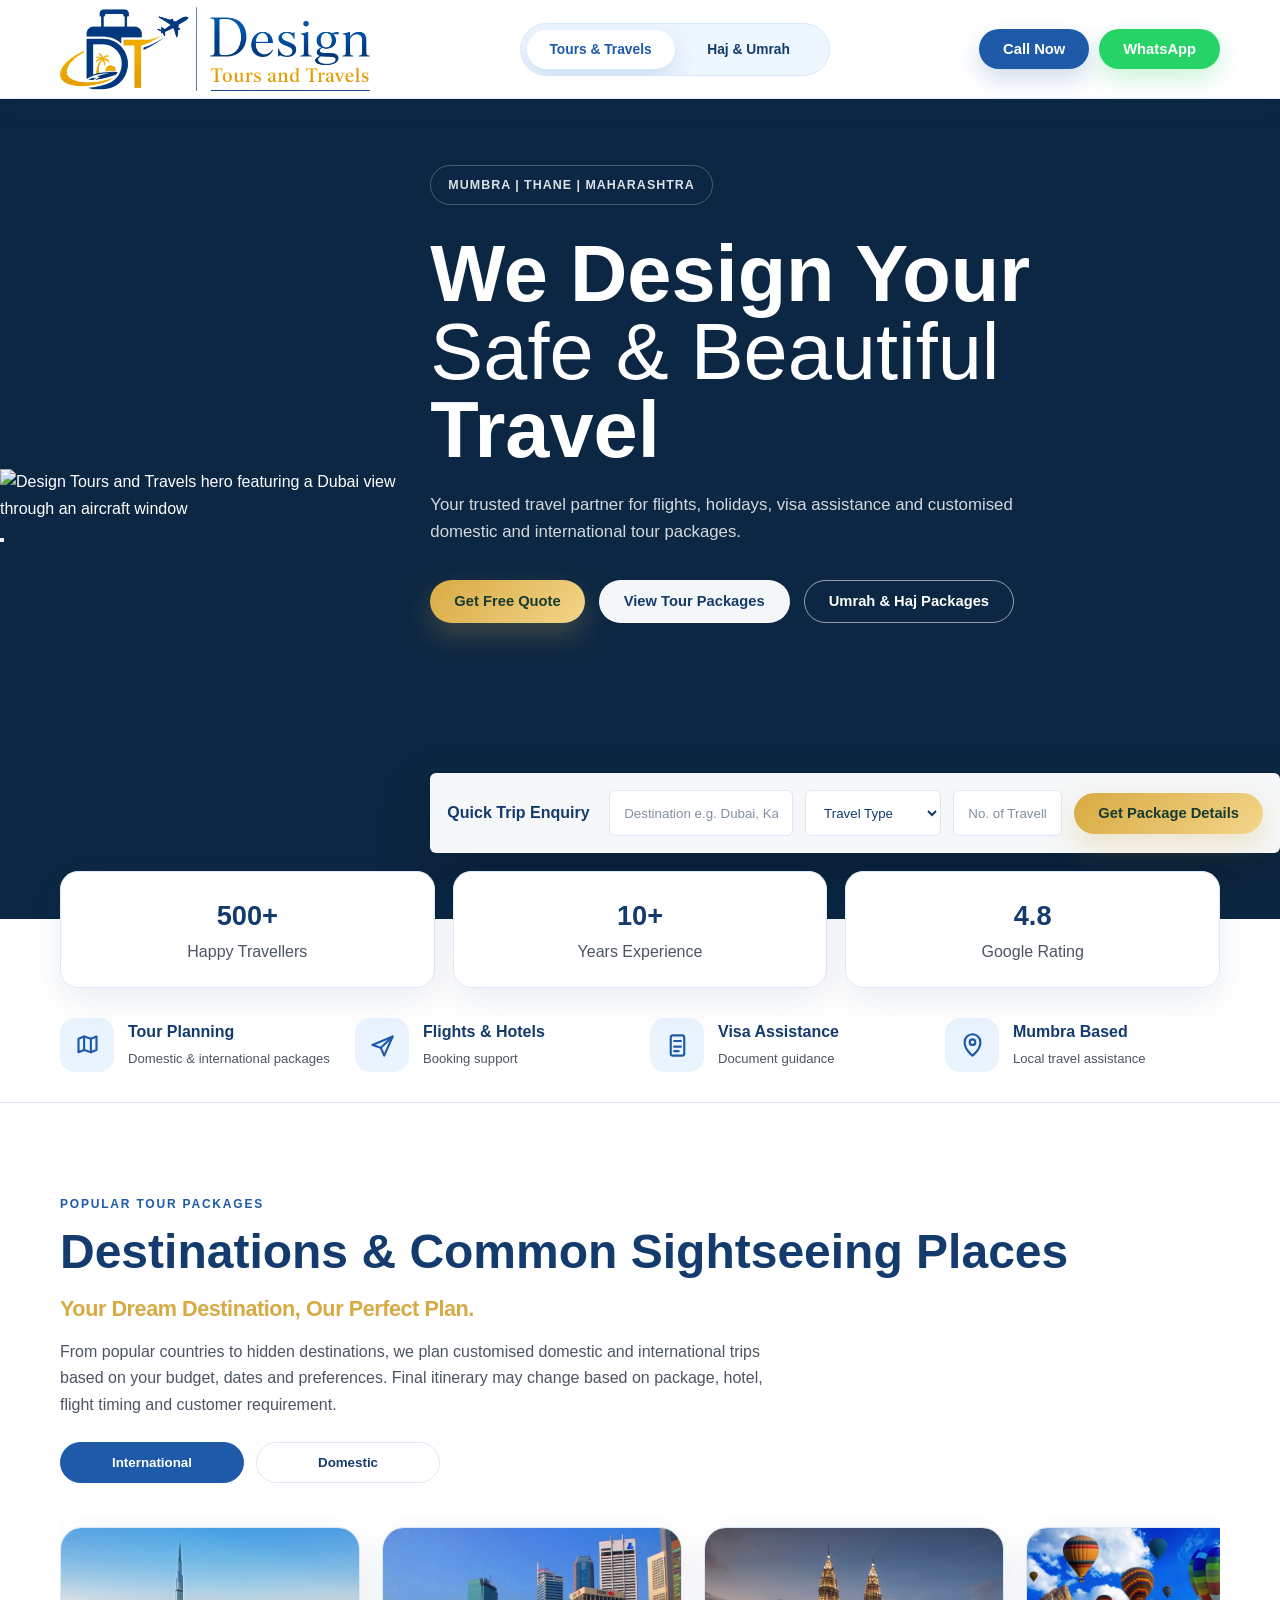
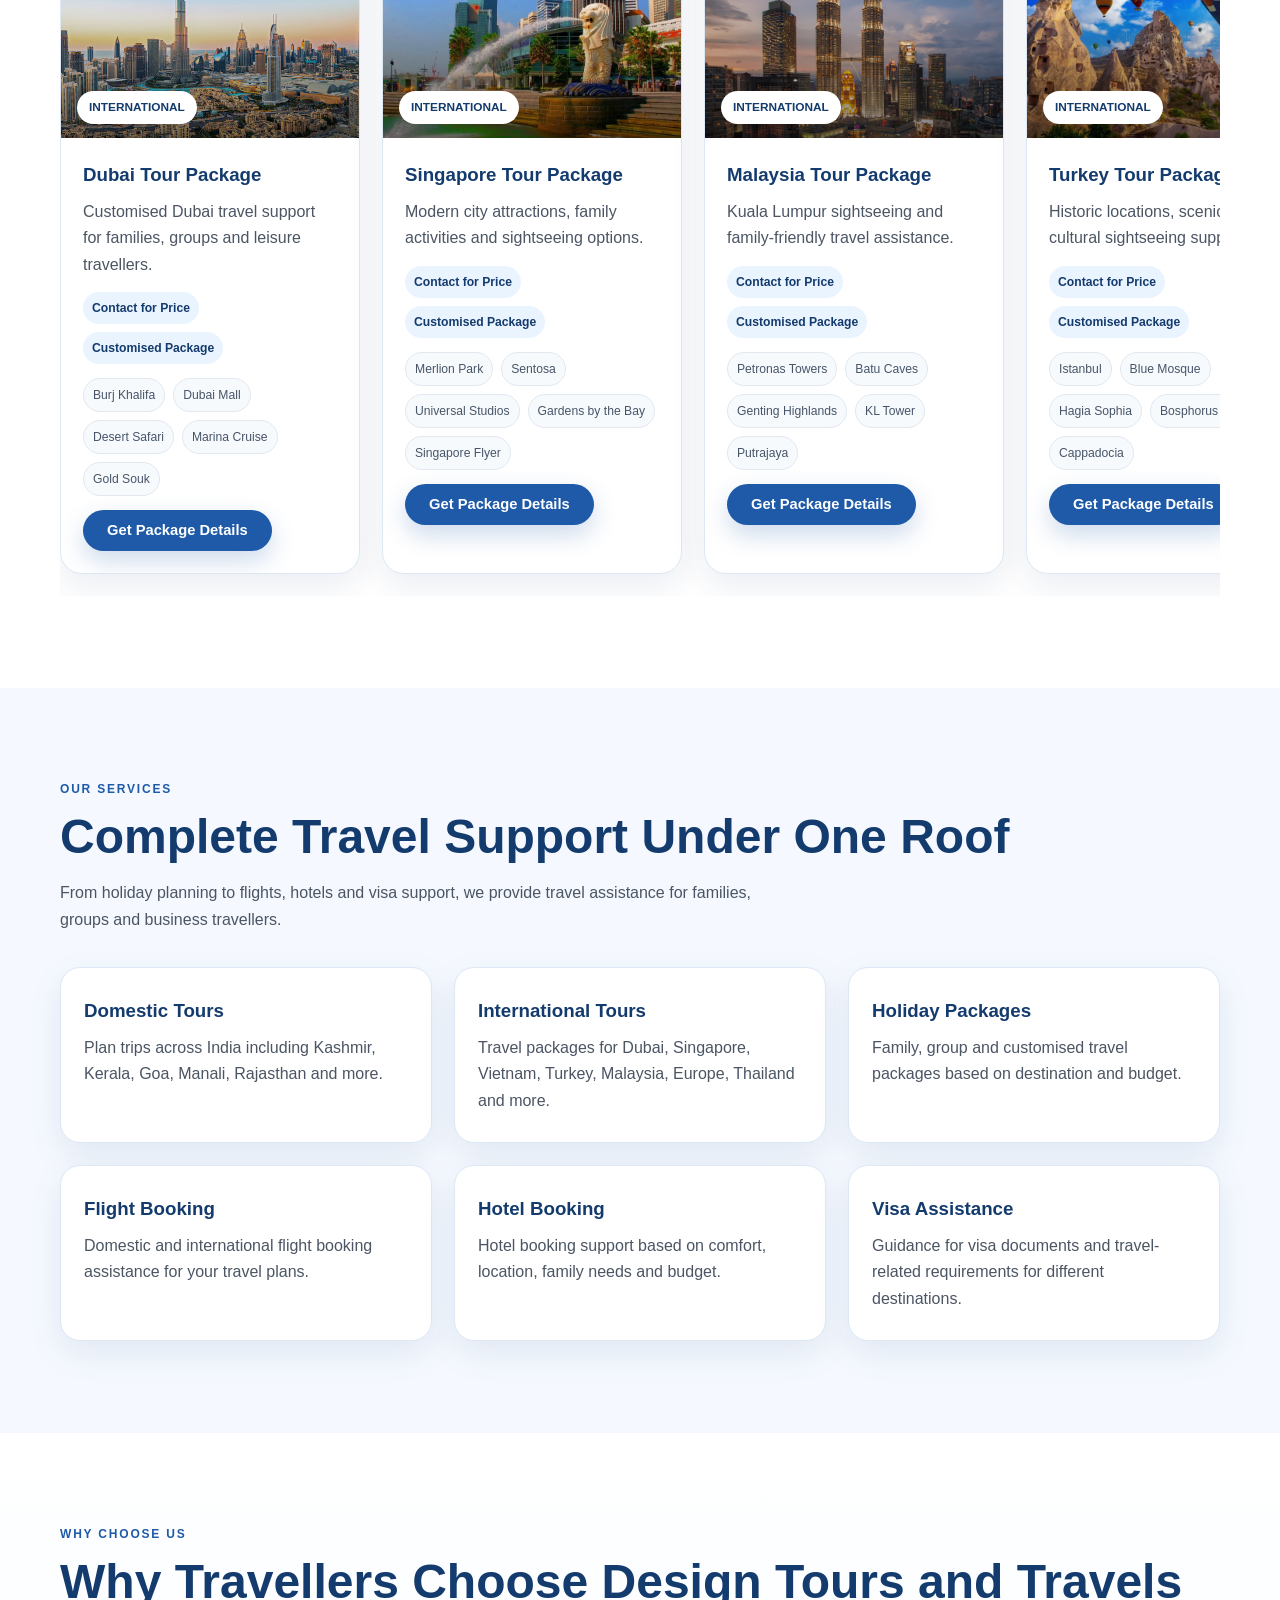
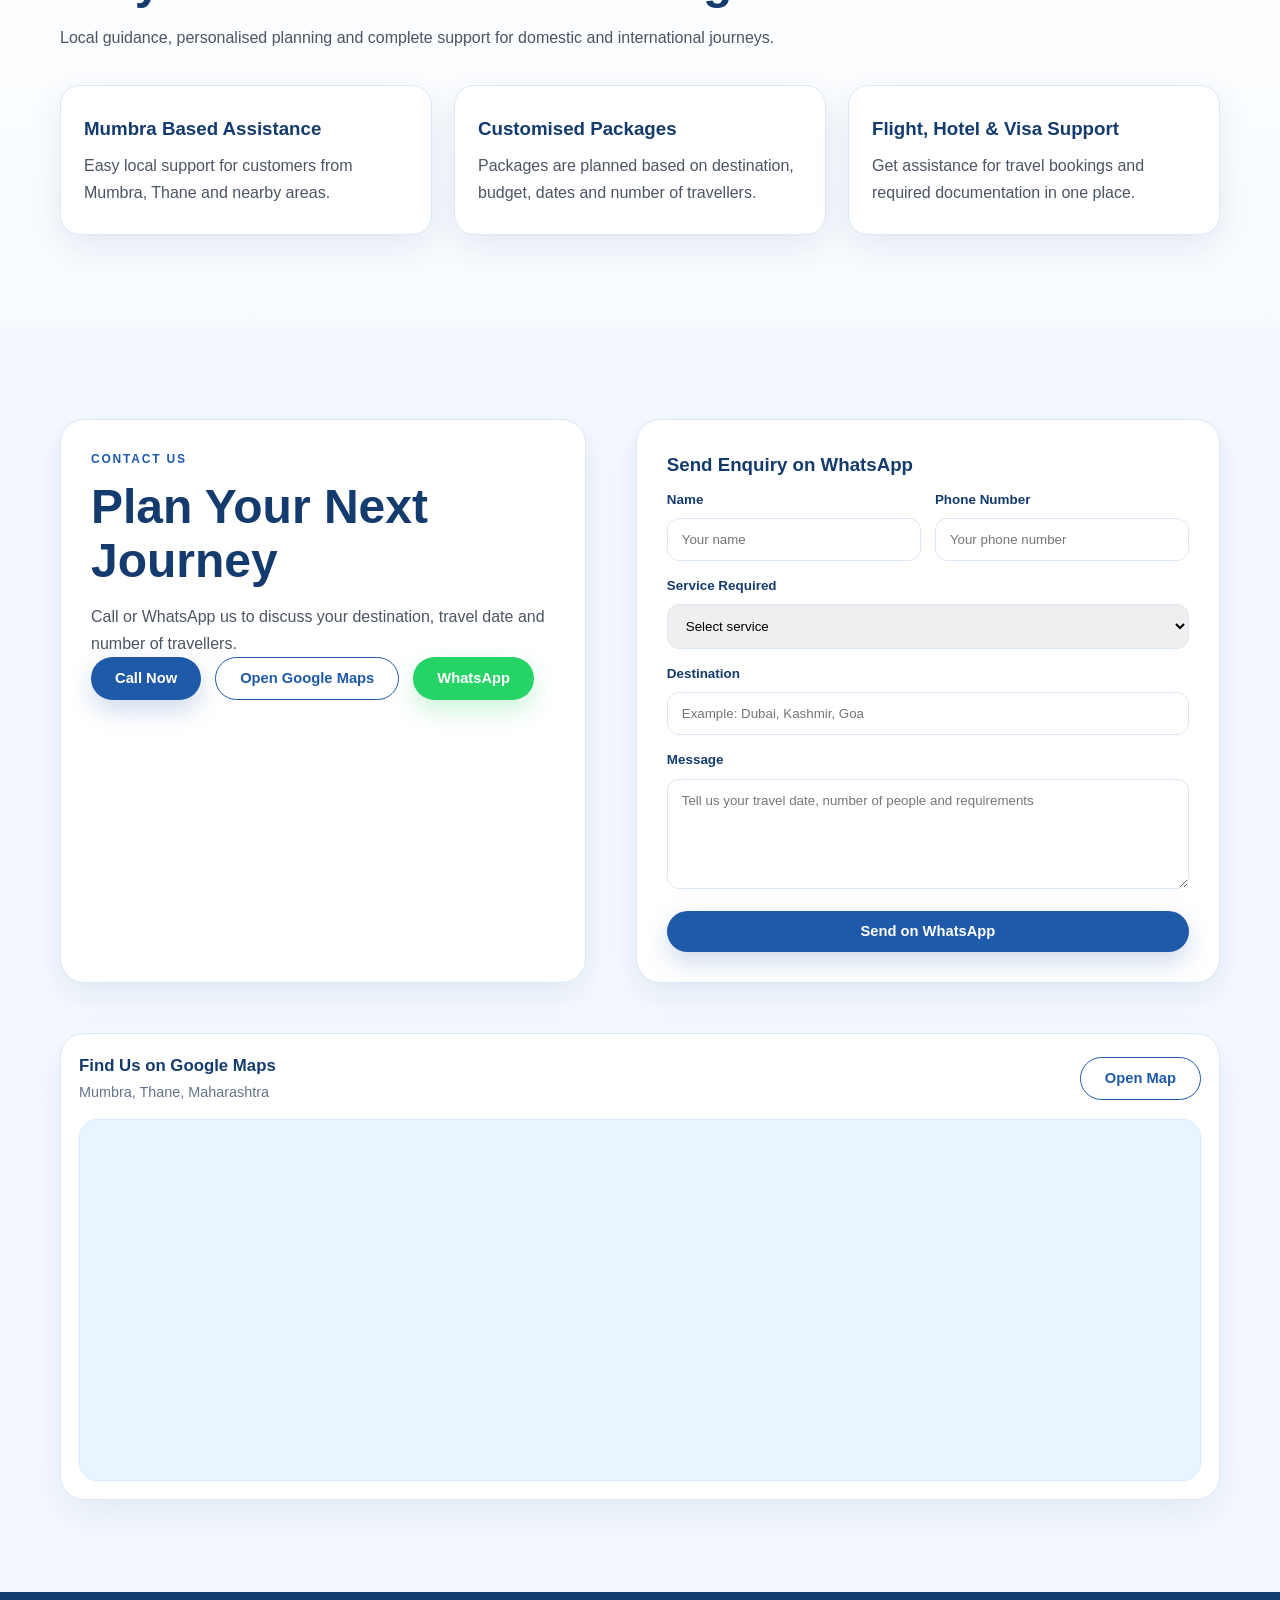
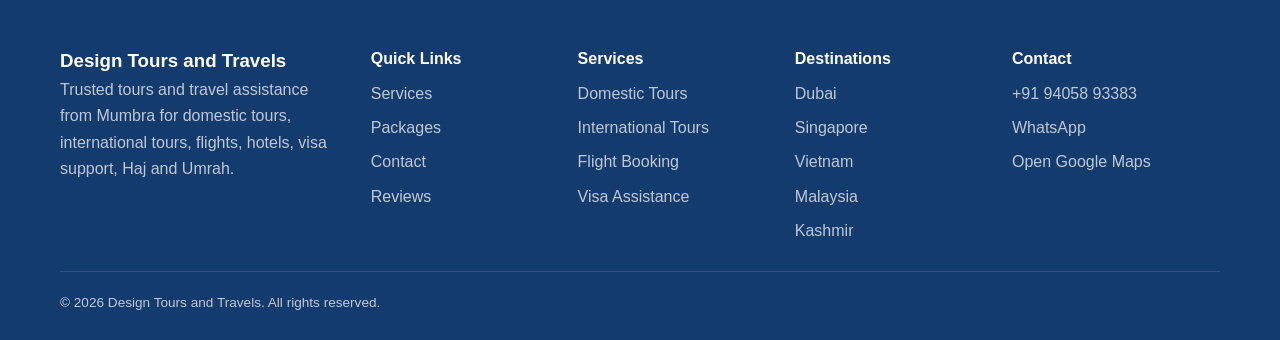
==== commit b538ae8a: "Add files via upload" ====
--- a/index.html
+++ b/index.html
@@ -25,12 +25,6 @@
 </div>
 </div>
 </div>
-<div aria-hidden="true" class="hero-intro" id="heroIntro">
-<video class="hero-intro-video" id="heroIntroVideo" muted playsinline preload="auto" poster="assets/hero-transition-poster.jpg">
-<source src="assets/hero-transition-dubai.mp4" type="video/mp4"/>
-</video>
-<button class="hero-intro-skip" id="heroIntroSkip" type="button">Skip animation</button>
-</div>
 <header class="site-header">
 <div class="container">
 <div class="header-inner">
@@ -60,29 +54,26 @@
 </header>
 <main>
 <section class="mode-panel active" id="toursPanel">
-<section class="hero tours-hero" id="home">
-<div aria-hidden="true" class="destination-backdrop">
-<div class="destination-layer active" id="destinationLayerA"></div>
-<div class="destination-layer" id="destinationLayerB"></div>
-<div class="destination-overlay"></div>
-</div>
-<div class="container hero-shell">
+<section class="hero tours-hero static-image-hero" id="home">
+<div class="desktop-static-hero">
+<img alt="Design Tours and Travels hero featuring a Dubai view through an aircraft window" src="assets/hero-aircraft-dubai.webp"/>
+<a aria-label="Get a free quote" class="hero-image-hotspot hero-quote-hotspot" href="#contact"></a>
+<a aria-label="View tour packages" class="hero-image-hotspot hero-packages-hotspot" href="#packages"></a>
+<button aria-label="View Umrah and Haj packages" class="hero-image-hotspot hero-haj-hotspot" data-mode="haj" type="button"></button>
+<a aria-label="Scroll to tour packages" class="hero-image-hotspot hero-scroll-hotspot" href="#packages"></a>
+</div>
+<div class="container mobile-live-hero">
 <div class="hero-grid">
 <div class="hero-content reveal">
 <div class="hero-badge">Mumbra | Thane | Maharashtra</div>
-<div class="destination-kicker" id="destinationKicker">Featured international journey</div>
-<h1 id="destinationHeadline">Dubai, <span>Designed Around You</span></h1>
-<p id="destinationCopy">
-              Customised Dubai travel support for families, groups and leisure travellers.
+<h1>We Design Your <span>Safe &amp; Beautiful</span> Travel</h1>
+<p>
+              Your trusted travel partner for flights, holidays, visa assistance and customised domestic and international tour packages.
             </p>
 <div class="hero-buttons">
-<a class="btn btn-gold destination-package-link" id="destinationPackageLink" href="#packages">Get Package Details</a>
-<a class="btn btn-outline" href="#packages">Explore More Tours</a>
-</div>
-</div>
-<div class="destination-index reveal" hidden>
-<span class="destination-index-label">Selected journeys</span>
-<div aria-label="Choose a destination" class="destination-nav" id="destinationNav"></div>
+<a class="btn btn-gold" href="#contact">Get Free Quote</a>
+<a class="btn btn-white" href="#packages">View Tour Packages</a>
+<button class="btn btn-outline" data-mode="haj" type="button">Umrah &amp; Haj Packages</button>
 </div>
 </div>
 <div class="quick-card reveal">
@@ -97,6 +88,7 @@
 </select>
 <input id="quickTravellers" placeholder="No. of Travellers"/>
 <a class="btn btn-gold quick-trip-link" id="quickTripBtn" href="https://wa.me/919405893383?text=Hello%20Design%20Tours%20and%20Travels%2C%0AI%20want%20package%20details%20for%20a%20customised%20trip.%0A%0ADestination%3A%20%0ATravel%20type%3A%20%0ANo.%20of%20travellers%3A%20%0APreferred%20travel%20month%3A%20%0ADeparture%20city%3A%20%0ABudget%20range%3A%20%0A%0APlease%20share%20package%20options%20and%20contact-for-price%20details." target="_blank" rel="noopener">Get Package Details</a>
+</div>
 </div>
 </div>
 </section>
--- a/css/styles.css
+++ b/css/styles.css
@@ -424,33 +424,40 @@
 }
 
 .tours-hero {
-  min-height: 84vh;
+  min-height: 880px;
   display: flex;
   align-items: center;
-  color: var(--white);
-  background:
-    linear-gradient(135deg, rgba(8, 29, 63, 0.94), rgba(22, 58, 111, 0.9)),
-    url("../assets/dubai.jpg") center/cover no-repeat;
+  padding: 68px 0 90px;
+  color: var(--blue-dark);
+  background: #f5f9ff;
 }
 
 .tours-hero::before {
   content: "";
   position: absolute;
   inset: 0;
-  opacity: 0.22;
+  pointer-events: none;
   background-image:
-    linear-gradient(rgba(255, 255, 255, 0.08) 1px, transparent 1px),
-    linear-gradient(90deg, rgba(255, 255, 255, 0.08) 1px, transparent 1px);
-  background-size: 80px 80px;
-}
-
-.hero-grid {
+    linear-gradient(rgba(30, 90, 168, 0.035) 1px, transparent 1px),
+    linear-gradient(90deg, rgba(30, 90, 168, 0.035) 1px, transparent 1px);
+  background-size: 88px 88px;
+}
+
+.hero-shell {
   position: relative;
   z-index: 2;
+}
+
+.hero-grid {
   display: grid;
-  grid-template-columns: 1.1fr 0.75fr;
-  gap: 54px;
+  grid-template-columns: minmax(0, 0.95fr) minmax(390px, 0.85fr);
+  gap: clamp(36px, 6vw, 84px);
   align-items: center;
+}
+
+.tours-hero .hero-content {
+  position: relative;
+  z-index: 3;
 }
 
 .hero-badge,
@@ -468,6 +475,23 @@
   text-transform: uppercase;
 }
 
+.tours-hero .hero-badge {
+  margin-bottom: 20px;
+  border-color: rgba(30, 90, 168, 0.14);
+  background: rgba(255, 255, 255, 0.72);
+  color: var(--blue);
+  box-shadow: 0 8px 24px rgba(20, 59, 109, 0.06);
+}
+
+.destination-kicker {
+  margin-bottom: 13px;
+  color: var(--gold);
+  font-size: 0.78rem;
+  font-weight: 800;
+  letter-spacing: 1.6px;
+  text-transform: uppercase;
+}
+
 .hero h1 {
   margin-bottom: 20px;
   font-family: var(--font-heading);
@@ -475,6 +499,17 @@
   line-height: 1.06;
 }
 
+.tours-hero h1 {
+  max-width: 660px;
+  color: var(--blue-dark);
+  font-size: clamp(3rem, 5vw, 4.7rem);
+}
+
+.tours-hero h1 span {
+  display: block;
+  color: var(--gold);
+}
+
 .hero h1 span,
 .arabic-line {
   color: var(--gold-2);
@@ -487,6 +522,11 @@
   font-size: 1.05rem;
 }
 
+.tours-hero p {
+  max-width: 610px;
+  color: #59677a;
+}
+
 .hero-buttons,
 .contact-actions {
   display: flex;
@@ -494,36 +534,237 @@
   flex-wrap: wrap;
 }
 
+.tours-hero .btn-white {
+  border: 1px solid rgba(30, 90, 168, 0.2);
+  box-shadow: 0 10px 24px rgba(20, 59, 109, 0.07);
+}
+
+.window-stage {
+  position: relative;
+  display: grid;
+  justify-items: center;
+  min-width: 0;
+}
+
+.cabin-glow {
+  position: absolute;
+  inset: 7% -10% 3%;
+  border: 1px solid rgba(30, 90, 168, 0.08);
+  border-radius: 48% 48% 44% 44%;
+  background: rgba(255, 255, 255, 0.62);
+  box-shadow: 0 36px 90px rgba(20, 59, 109, 0.14);
+}
+
+.aircraft-window {
+  position: relative;
+  width: min(100%, 470px);
+  aspect-ratio: 0.82;
+  padding: clamp(17px, 2vw, 25px);
+  border: 1px solid rgba(20, 59, 109, 0.14);
+  border-radius: 47% 47% 44% 44% / 34% 34% 48% 48%;
+  background: #fdfdfc;
+  box-shadow:
+    inset 0 0 0 10px #eef1f4,
+    inset 0 0 0 12px rgba(20, 59, 109, 0.08),
+    0 32px 70px rgba(20, 59, 109, 0.18);
+}
+
+.window-view {
+  position: relative;
+  width: 100%;
+  height: 100%;
+  overflow: hidden;
+  border: 1px solid rgba(255, 255, 255, 0.72);
+  border-radius: 45% 45% 42% 42% / 31% 31% 47% 47%;
+  background-image: url("../assets/dubai.jpg");
+  background-position: center;
+  background-size: cover;
+  box-shadow: inset 0 0 34px rgba(4, 25, 52, 0.24);
+  transform: translateZ(0);
+}
+
+.window-view::before {
+  content: "";
+  position: absolute;
+  inset: 0;
+  z-index: 1;
+  background: linear-gradient(180deg, rgba(255,255,255,0.08), transparent 42%, rgba(4,25,52,0.18));
+  pointer-events: none;
+}
+
+.window-view.is-drifting {
+  animation: destinationDrift 6.8s ease-out both;
+}
+
+@keyframes destinationDrift {
+  from { background-size: 108%; }
+  to { background-size: 116%; }
+}
+
+.window-clouds {
+  position: absolute;
+  inset: -18%;
+  z-index: 3;
+  opacity: 0;
+  pointer-events: none;
+  background-image:
+    radial-gradient(ellipse at 18% 52%, rgba(255,255,255,0.96) 0 8%, transparent 9%),
+    radial-gradient(ellipse at 33% 48%, rgba(255,255,255,0.9) 0 12%, transparent 13%),
+    radial-gradient(ellipse at 52% 55%, rgba(255,255,255,0.94) 0 13%, transparent 14%),
+    radial-gradient(ellipse at 73% 47%, rgba(255,255,255,0.9) 0 12%, transparent 13%),
+    radial-gradient(ellipse at 91% 55%, rgba(255,255,255,0.96) 0 10%, transparent 11%);
+  filter: blur(8px);
+  transform: translateX(-42%);
+}
+
+.cloud-back {
+  opacity: 0.12;
+  animation: cloudFloat 18s linear infinite;
+}
+
+.cloud-front {
+  transition: opacity 0.38s ease, transform 1.05s cubic-bezier(0.22, 0.8, 0.22, 1);
+}
+
+.window-view.is-changing .cloud-front {
+  opacity: 0.92;
+  transform: translateX(18%);
+}
+
+@keyframes cloudFloat {
+  from { transform: translateX(-48%); }
+  to { transform: translateX(48%); }
+}
+
+.window-sheen {
+  position: absolute;
+  inset: 0;
+  z-index: 4;
+  border-radius: inherit;
+  box-shadow: inset 22px 10px 28px rgba(255, 255, 255, 0.18);
+  pointer-events: none;
+}
+
+.flight-code {
+  position: absolute;
+  right: 18px;
+  bottom: 18px;
+  z-index: 5;
+  min-width: 82px;
+  padding: 10px 13px;
+  border: 1px solid rgba(255, 255, 255, 0.38);
+  border-radius: 8px;
+  background: rgba(7, 34, 67, 0.74);
+  color: var(--white);
+  text-align: right;
+  backdrop-filter: blur(8px);
+}
+
+.flight-code span,
+.flight-code small {
+  display: block;
+}
+
+.flight-code span {
+  font-family: var(--font-heading);
+  font-size: 1.15rem;
+  font-weight: 800;
+  letter-spacing: 0.08em;
+  line-height: 1;
+}
+
+.flight-code small {
+  margin-top: 4px;
+  font-size: 0.65rem;
+  font-weight: 700;
+  letter-spacing: 0.08em;
+  text-transform: uppercase;
+}
+
+.destination-nav {
+  position: relative;
+  z-index: 4;
+  display: flex;
+  align-items: center;
+  justify-content: center;
+  gap: 8px;
+  margin-top: 24px;
+}
+
+.destination-dot {
+  width: 9px;
+  height: 9px;
+  padding: 0;
+  border: 0;
+  border-radius: 999px;
+  background: #b8c9dc;
+  cursor: pointer;
+  transition: width 0.3s ease, background 0.3s ease;
+}
+
+.destination-dot.active {
+  width: 30px;
+  background: var(--blue);
+}
+
+.destination-dot:focus-visible {
+  outline: 3px solid rgba(30, 90, 168, 0.25);
+  outline-offset: 4px;
+}
+
+.journey-toggle {
+  min-width: 54px;
+  margin-left: 8px;
+  padding: 6px 9px;
+  border: 1px solid rgba(30, 90, 168, 0.18);
+  border-radius: 999px;
+  background: var(--white);
+  color: var(--blue-dark);
+  font: 700 0.68rem var(--font-body);
+  cursor: pointer;
+}
+
+.journey-toggle:hover,
+.journey-toggle:focus-visible {
+  border-color: var(--blue);
+  color: var(--blue);
+}
+
 .quick-card {
-  padding: 28px;
-  border: 1px solid rgba(255, 255, 255, 0.2);
-  border-radius: 26px;
-  background: rgba(255, 255, 255, 0.13);
-  backdrop-filter: blur(16px);
-  box-shadow: 0 22px 55px rgba(0, 0, 0, 0.18);
+  display: grid;
+  grid-template-columns: 1.1fr 1.35fr 1fr 0.8fr auto;
+  gap: 12px;
+  align-items: center;
+  margin-top: 46px;
+  padding: 17px;
+  border: 1px solid rgba(30, 90, 168, 0.14);
+  border-radius: 8px;
+  background: rgba(255, 255, 255, 0.94);
+  box-shadow: 0 22px 55px rgba(20, 59, 109, 0.12);
 }
 
 .quick-card h3 {
-  margin-bottom: 18px;
-  color: var(--white);
+  margin: 0;
+  color: var(--blue-dark);
   font-family: var(--font-heading);
-  font-size: 1.5rem;
+  font-size: 1rem;
 }
 
 .quick-card input,
 .quick-card select {
   width: 100%;
-  margin-bottom: 12px;
+  height: 46px;
+  margin: 0;
   padding: 13px 14px;
-  border: 1px solid rgba(255, 255, 255, 0.24);
-  border-radius: 12px;
-  background: rgba(255, 255, 255, 0.13);
-  color: var(--white);
+  border: 1px solid var(--border);
+  border-radius: 6px;
+  background: var(--white);
+  color: var(--blue-dark);
   outline: none;
 }
 
 .quick-card input::placeholder {
-  color: rgba(255, 255, 255, 0.65);
+  color: #8290a2;
 }
 
 .quick-card select option {
@@ -2329,214 +2570,542 @@
   display: none !important;
 }
 
-/* Fixed aircraft-window hero: only the scenery changes */
+/* Window-seat destination journey */
+@media (max-width: 1100px) {
+  .tours-hero {
+    min-height: auto;
+    padding: 58px 0 82px;
+  }
+
+  .tours-hero .hero-grid {
+    grid-template-columns: minmax(0, 1fr) minmax(350px, 0.78fr);
+    gap: 34px;
+  }
+
+  .tours-hero h1 {
+    font-size: clamp(2.7rem, 5.6vw, 4rem);
+  }
+
+  .quick-card {
+    grid-template-columns: 1fr 1fr 1fr;
+  }
+
+  .quick-card h3 {
+    grid-column: 1 / -1;
+  }
+
+  .quick-card .quick-trip-link {
+    grid-column: 3;
+  }
+}
+
+@media (max-width: 820px) {
+  .tours-hero {
+    padding: 38px 0 76px;
+  }
+
+  .tours-hero .hero-grid {
+    grid-template-columns: 1fr;
+    gap: 48px;
+  }
+
+  .tours-hero .hero-content {
+    max-width: 680px;
+    padding: 28px 0 0;
+  }
+
+  .window-stage {
+    width: min(100%, 520px);
+    margin: 0 auto;
+  }
+
+  .quick-card {
+    max-width: none;
+    grid-template-columns: 1fr 1fr;
+  }
+
+  .quick-card .quick-trip-link {
+    grid-column: auto;
+  }
+}
+
+@media (max-width: 640px) {
+  .tours-hero {
+    padding: 16px 0 62px !important;
+  }
+
+  .tours-hero .hero-grid {
+    display: grid !important;
+    grid-template-columns: 1fr !important;
+    gap: 32px !important;
+  }
+
+  .tours-hero .hero-content {
+    padding: 34px 0 0 !important;
+  }
+
+  .destination-kicker {
+    margin-bottom: 11px;
+    font-size: 0.7rem;
+  }
+
+  .tours-hero h1 {
+    max-width: 420px;
+    font-size: clamp(2.15rem, 10vw, 3rem) !important;
+    letter-spacing: -0.03em !important;
+  }
+
+  .tours-hero p {
+    max-width: 520px;
+    color: #59677a !important;
+  }
+
+  .tours-hero .hero-buttons {
+    grid-template-columns: 1fr 1fr !important;
+  }
+
+  .tours-hero .hero-buttons .btn {
+    min-height: 48px !important;
+  }
+
+  .tours-hero .hero-buttons .destination-package-link {
+    grid-column: 1 / -1;
+  }
+
+  .window-stage {
+    width: min(92vw, 410px);
+  }
+
+  .aircraft-window {
+    width: min(100%, 380px);
+    padding: 15px;
+    box-shadow:
+      inset 0 0 0 7px #eef1f4,
+      inset 0 0 0 9px rgba(20, 59, 109, 0.08),
+      0 24px 54px rgba(20, 59, 109, 0.18);
+  }
+
+  .flight-code {
+    right: 13px;
+    bottom: 13px;
+    min-width: 70px;
+    padding: 8px 10px;
+  }
+
+  .destination-nav {
+    margin-top: 20px;
+  }
+}
+
+@media (max-width: 390px) {
+  .tours-hero .hero-buttons {
+    grid-template-columns: 1fr !important;
+  }
+
+  .tours-hero .hero-buttons .destination-package-link {
+    grid-column: auto;
+  }
+}
+
+@media (prefers-reduced-motion: reduce) {
+  .window-view,
+  .window-clouds,
+  .destination-dot {
+    animation: none !important;
+    transition: none !important;
+  }
+
+  .journey-toggle {
+    display: none;
+  }
+}
+
+/* Premium editorial destination hero */
 .tours-hero {
-  min-height: 850px;
+  min-height: 820px;
   padding: 0;
-  color: var(--blue-dark);
-  background: #f6f9fd;
+  background: #0c2743;
+  color: var(--white);
+  isolation: isolate;
 }
 
 .tours-hero::before {
   display: none;
 }
 
-.fixed-hero-shell {
-  position: relative;
-  z-index: 2;
-  padding: 66px 0 88px;
-}
-
-.tours-hero .hero-grid {
-  grid-template-columns: minmax(0, 1fr) minmax(360px, 0.8fr);
-  gap: clamp(42px, 7vw, 92px);
-  align-items: center;
-}
-
-.tours-hero .hero-content {
-  padding: 0;
-}
-
-.tours-hero .hero-badge {
-  margin-bottom: 24px;
-  border-color: rgba(30, 90, 168, 0.15);
-  background: rgba(255, 255, 255, 0.82);
-  color: var(--blue);
-  box-shadow: 0 8px 24px rgba(20, 59, 109, 0.06);
-}
-
-.tours-hero h1 {
-  max-width: 690px;
-  color: var(--blue-dark);
-  font-size: clamp(3rem, 5.4vw, 4.9rem);
-  letter-spacing: 0;
-}
-
-.tours-hero h1 span {
-  color: var(--gold);
-}
-
-.tours-hero p {
-  color: #566477;
-}
-
-.tours-hero .btn-white {
-  border: 1px solid rgba(30, 90, 168, 0.18);
-  box-shadow: 0 10px 24px rgba(20, 59, 109, 0.07);
-}
-
-.fixed-window-scene {
-  position: relative;
-  justify-self: center;
-  width: min(100%, 455px);
-  aspect-ratio: 2 / 3;
-  isolation: isolate;
-}
-
-.cabin-panel {
-  position: absolute;
-  inset: -5% -11%;
-  z-index: -1;
-  border: 1px solid rgba(20, 59, 109, 0.08);
-  border-radius: 48% 48% 44% 44% / 25% 25% 34% 34%;
-  background: #fbfbfa;
-  box-shadow: 0 34px 80px rgba(20, 59, 109, 0.14);
-}
-
-.window-photo {
+.destination-backdrop,
+.destination-layer,
+.destination-overlay {
   position: absolute;
   inset: 0;
-  z-index: 1;
+}
+
+.destination-backdrop {
+  z-index: -1;
+  overflow: hidden;
+  background: #0c2743;
+}
+
+.destination-layer {
   opacity: 0;
   background-position: center;
   background-size: cover;
-  clip-path: inset(22.6% 22.5% 22% 23.1% round 48% 48% 43% 43% / 18% 18% 29% 29%);
-  transition: opacity 1.15s ease;
-  will-change: opacity;
-}
-
-.window-photo.active {
+  transform: scale(1.025);
+  transition: opacity 1.25s ease;
+  will-change: opacity, transform;
+}
+
+.destination-layer.active {
   opacity: 1;
-}
-
-.aircraft-window-overlay {
-  position: absolute;
+  animation: editorialPan 8s ease-out both;
+}
+
+@keyframes editorialPan {
+  from { transform: scale(1.025); }
+  to { transform: scale(1.085); }
+}
+
+.destination-overlay {
+  z-index: 2;
+  background:
+    linear-gradient(90deg, rgba(5, 22, 42, 0.86) 0%, rgba(5, 22, 42, 0.52) 43%, rgba(5, 22, 42, 0.08) 72%),
+    linear-gradient(0deg, rgba(5, 22, 42, 0.72) 0%, transparent 44%);
+}
+
+.tours-hero .hero-shell {
+  min-height: 820px;
+  display: flex;
+  flex-direction: column;
+  justify-content: flex-end;
+  padding-top: 92px;
+  padding-bottom: 58px;
+}
+
+.tours-hero .hero-grid {
+  grid-template-columns: minmax(0, 1fr) minmax(250px, 0.38fr);
+  gap: clamp(48px, 8vw, 120px);
+  align-items: end;
+}
+
+.tours-hero .hero-content {
+  max-width: 760px;
+  padding: 0;
+  color: var(--white);
+  transition: opacity 0.3s ease, transform 0.3s ease;
+}
+
+.tours-hero .hero-content.is-updating {
+  opacity: 0;
+  transform: translateY(10px);
+}
+
+.tours-hero .hero-badge {
+  margin-bottom: 30px;
+  border-color: rgba(255, 255, 255, 0.24);
+  background: transparent;
+  color: rgba(255, 255, 255, 0.86);
+  box-shadow: none;
+}
+
+.tours-hero .destination-kicker {
+  margin-bottom: 12px;
+  color: #f4d58a;
+  font-size: 0.75rem;
+  letter-spacing: 0.18em;
+}
+
+.tours-hero h1 {
+  max-width: 740px;
+  margin-bottom: 22px;
+  color: var(--white);
+  font-size: clamp(3.4rem, 6.2vw, 5.8rem);
+  font-weight: 700;
+  line-height: 0.98;
+  letter-spacing: 0;
+  text-wrap: balance;
+}
+
+.tours-hero h1 span {
+  display: block;
+  color: var(--white);
+  font-weight: 500;
+}
+
+.tours-hero p {
+  max-width: 590px;
+  color: rgba(255, 255, 255, 0.82);
+  font-size: 1.05rem;
+}
+
+.tours-hero .btn-white {
+  border-color: rgba(255, 255, 255, 0.46);
+  background: rgba(255, 255, 255, 0.96);
+  box-shadow: none;
+}
+
+.tours-hero .btn-outline {
+  border-color: rgba(255, 255, 255, 0.56);
+  background: transparent;
+  color: var(--white);
+}
+
+.destination-index {
+  align-self: end;
+  width: 100%;
+  color: var(--white);
+}
+
+.destination-index-label {
+  display: block;
+  margin-bottom: 14px;
+  color: rgba(255, 255, 255, 0.58);
+  font-size: 0.68rem;
+  font-weight: 800;
+  letter-spacing: 0.18em;
+  text-transform: uppercase;
+}
+
+.destination-index .destination-nav {
+  display: flex;
+  flex-direction: column;
+  align-items: stretch;
+  gap: 0;
+  margin: 0;
+}
+
+.destination-choice {
+  display: flex;
+  align-items: center;
+  gap: 14px;
+  width: 100%;
+  padding: 12px 0;
+  border: 0;
+  border-top: 1px solid rgba(255, 255, 255, 0.2);
+  background: transparent;
+  color: rgba(255, 255, 255, 0.62);
+  font: 700 0.88rem var(--font-body);
+  text-align: left;
+  cursor: pointer;
+  transition: color 0.25s ease, padding-left 0.25s ease;
+}
+
+.destination-choice span {
+  color: rgba(255, 255, 255, 0.4);
+  font-size: 0.68rem;
+  letter-spacing: 0.1em;
+}
+
+.destination-choice:hover,
+.destination-choice.active {
+  padding-left: 8px;
+  color: var(--white);
+}
+
+.destination-choice.active {
+  border-top-color: #f4d58a;
+}
+
+.destination-choice.active span {
+  color: #f4d58a;
+}
+
+.destination-index .journey-toggle {
+  align-self: flex-start;
+  margin: 15px 0 0;
+  padding: 0;
+  border: 0;
+  border-bottom: 1px solid rgba(255, 255, 255, 0.48);
+  border-radius: 0;
+  background: transparent;
+  color: rgba(255, 255, 255, 0.72);
+  font-size: 0.68rem;
+  letter-spacing: 0.08em;
+  text-transform: uppercase;
+}
+
+.tours-hero .quick-card {
+  margin-top: 48px;
+  border: 0;
+  border-radius: 6px;
+  background: rgba(255, 255, 255, 0.96);
+  box-shadow: 0 20px 54px rgba(0, 0, 0, 0.22);
+}
+
+@media (max-width: 820px) {
+  .tours-hero,
+  .tours-hero .hero-shell {
+    min-height: auto;
+  }
+
+  .tours-hero .hero-shell {
+    padding-top: 72px;
+    padding-bottom: 62px;
+  }
+
+  .tours-hero .hero-grid {
+    grid-template-columns: 1fr !important;
+    gap: 44px !important;
+  }
+
+  .tours-hero .hero-content {
+    padding: 0 !important;
+  }
+
+  .destination-index {
+    align-self: auto;
+  }
+
+  .destination-index .destination-nav {
+    display: grid;
+    grid-template-columns: repeat(5, minmax(105px, 1fr));
+    overflow-x: auto;
+    scrollbar-width: none;
+  }
+
+  .destination-index .destination-nav::-webkit-scrollbar {
+    display: none;
+  }
+
+  .destination-choice {
+    white-space: nowrap;
+  }
+
+  .destination-overlay {
+    background:
+      linear-gradient(90deg, rgba(5, 22, 42, 0.8) 0%, rgba(5, 22, 42, 0.28) 100%),
+      linear-gradient(0deg, rgba(5, 22, 42, 0.76) 0%, transparent 55%);
+  }
+}
+
+@media (max-width: 640px) {
+  .tours-hero {
+    padding: 0 !important;
+  }
+
+  .tours-hero .hero-shell {
+    min-height: 720px;
+    padding-top: 56px;
+    padding-bottom: 50px;
+  }
+
+  .tours-hero .hero-content {
+    padding: 0 !important;
+  }
+
+  .tours-hero .hero-badge {
+    margin-bottom: 22px !important;
+  }
+
+  .tours-hero h1 {
+    font-size: clamp(2.65rem, 12vw, 3.7rem) !important;
+    line-height: 1 !important;
+    letter-spacing: 0 !important;
+  }
+
+  .tours-hero p {
+    color: rgba(255, 255, 255, 0.8) !important;
+  }
+
+  .tours-hero .hero-buttons {
+    grid-template-columns: 1fr 1fr !important;
+  }
+
+  .tours-hero .destination-package-link {
+    grid-column: 1 / -1;
+  }
+
+  .destination-index-label {
+    margin-bottom: 10px;
+  }
+
+  .destination-choice {
+    padding: 10px 0;
+    font-size: 0.8rem;
+  }
+
+  .destination-overlay {
+    background: rgba(5, 22, 42, 0.5);
+  }
+}
+
+@media (prefers-reduced-motion: reduce) {
+  .destination-layer,
+  .destination-layer.active,
+  .tours-hero .hero-content {
+    animation: none !important;
+    transition: none !important;
+  }
+}
+
+/* One-time generated hero intro */
+.hero-intro {
+  position: fixed;
   inset: 0;
-  z-index: 2;
+  z-index: 9000;
+  visibility: hidden;
+  overflow: hidden;
+  background: #ffffff;
+  opacity: 0;
+  pointer-events: none;
+  transition: opacity 0.55s ease, visibility 0.55s ease;
+}
+
+.hero-intro.active {
+  visibility: visible;
+  opacity: 1;
+  pointer-events: auto;
+}
+
+.hero-intro.is-finishing {
+  opacity: 0;
+  pointer-events: none;
+}
+
+.hero-intro-video {
   width: 100%;
   height: 100%;
-  object-fit: contain;
-  pointer-events: none;
-  user-select: none;
-}
-
-.tours-hero .quick-card {
-  display: grid;
-  grid-template-columns: 1.1fr 1.35fr 1fr 0.8fr auto;
-  gap: 12px;
-  align-items: center;
-  margin-top: 44px;
-  padding: 17px;
-  border: 1px solid rgba(30, 90, 168, 0.13);
-  border-radius: 8px;
-  background: rgba(255, 255, 255, 0.96);
-  box-shadow: 0 20px 54px rgba(20, 59, 109, 0.11);
-  backdrop-filter: none;
-}
-
-.tours-hero .quick-card h3 {
-  margin: 0;
-  color: var(--blue-dark);
-  font-size: 1rem;
-}
-
-.tours-hero .quick-card input,
-.tours-hero .quick-card select {
-  height: 46px;
-  margin: 0;
-  border: 1px solid var(--border);
-  border-radius: 6px;
-  background: var(--white);
-  color: var(--blue-dark);
-}
-
-.tours-hero .quick-card input::placeholder {
-  color: #8290a2;
-}
-
-@media (max-width: 1080px) {
-  .tours-hero .hero-grid {
-    grid-template-columns: minmax(0, 1fr) minmax(320px, 0.68fr);
-    gap: 36px;
-  }
-
-  .fixed-window-scene {
-    width: min(100%, 400px);
-  }
-
-  .tours-hero .quick-card {
-    grid-template-columns: 1fr 1fr 1fr;
-  }
-
-  .tours-hero .quick-card h3 {
-    grid-column: 1 / -1;
-  }
-}
-
-@media (max-width: 820px) {
-  .tours-hero {
-    min-height: auto;
-  }
-
-  .fixed-hero-shell {
-    padding: 54px 0 78px;
-  }
-
-  .tours-hero .hero-grid {
-    grid-template-columns: 1fr;
-    gap: 46px;
-  }
-
-  .tours-hero .hero-content {
-    max-width: 680px;
-    padding: 0;
-  }
-
-  .fixed-window-scene {
-    width: min(76vw, 420px);
-  }
-
-  .tours-hero .quick-card {
-    grid-template-columns: 1fr 1fr;
-  }
-}
-
-@media (max-width: 640px) {
-  .fixed-hero-shell {
-    padding: 36px 0 60px;
-  }
-
-  .tours-hero .hero-content {
-    padding: 26px 0 0 !important;
-  }
-
-  .tours-hero h1 {
-    font-size: clamp(2.3rem, 10vw, 3.15rem) !important;
-    line-height: 1.05 !important;
-    letter-spacing: 0 !important;
-  }
-
-  .tours-hero p {
-    color: #566477 !important;
-  }
-
-  .fixed-window-scene {
-    width: min(88vw, 370px);
+  display: block;
+  object-fit: cover;
+  object-position: center;
+  background: #ffffff;
+}
+
+.hero-intro-skip {
+  position: absolute;
+  right: 24px;
+  bottom: 22px;
+  z-index: 2;
+  padding: 10px 15px;
+  border: 1px solid rgba(255, 255, 255, 0.52);
+  border-radius: 999px;
+  background: rgba(7, 31, 58, 0.58);
+  color: #ffffff;
+  font: 700 0.72rem var(--font-body);
+  letter-spacing: 0.04em;
+  cursor: pointer;
+  backdrop-filter: blur(8px);
+}
+
+body.hero-intro-active {
+  overflow: hidden;
+}
+
+.tours-hero .hero-grid {
+  grid-template-columns: 1fr;
+}
+
+.tours-hero .hero-content {
+  max-width: 760px;
+}
+
+@media (max-width: 768px) {
+  .hero-intro {
+    display: none !important;
   }
 }
 
 @media (prefers-reduced-motion: reduce) {
-  .window-photo {
-    transition: none;
-  }
-}
+  .hero-intro {
+    display: none !important;
+  }
+}
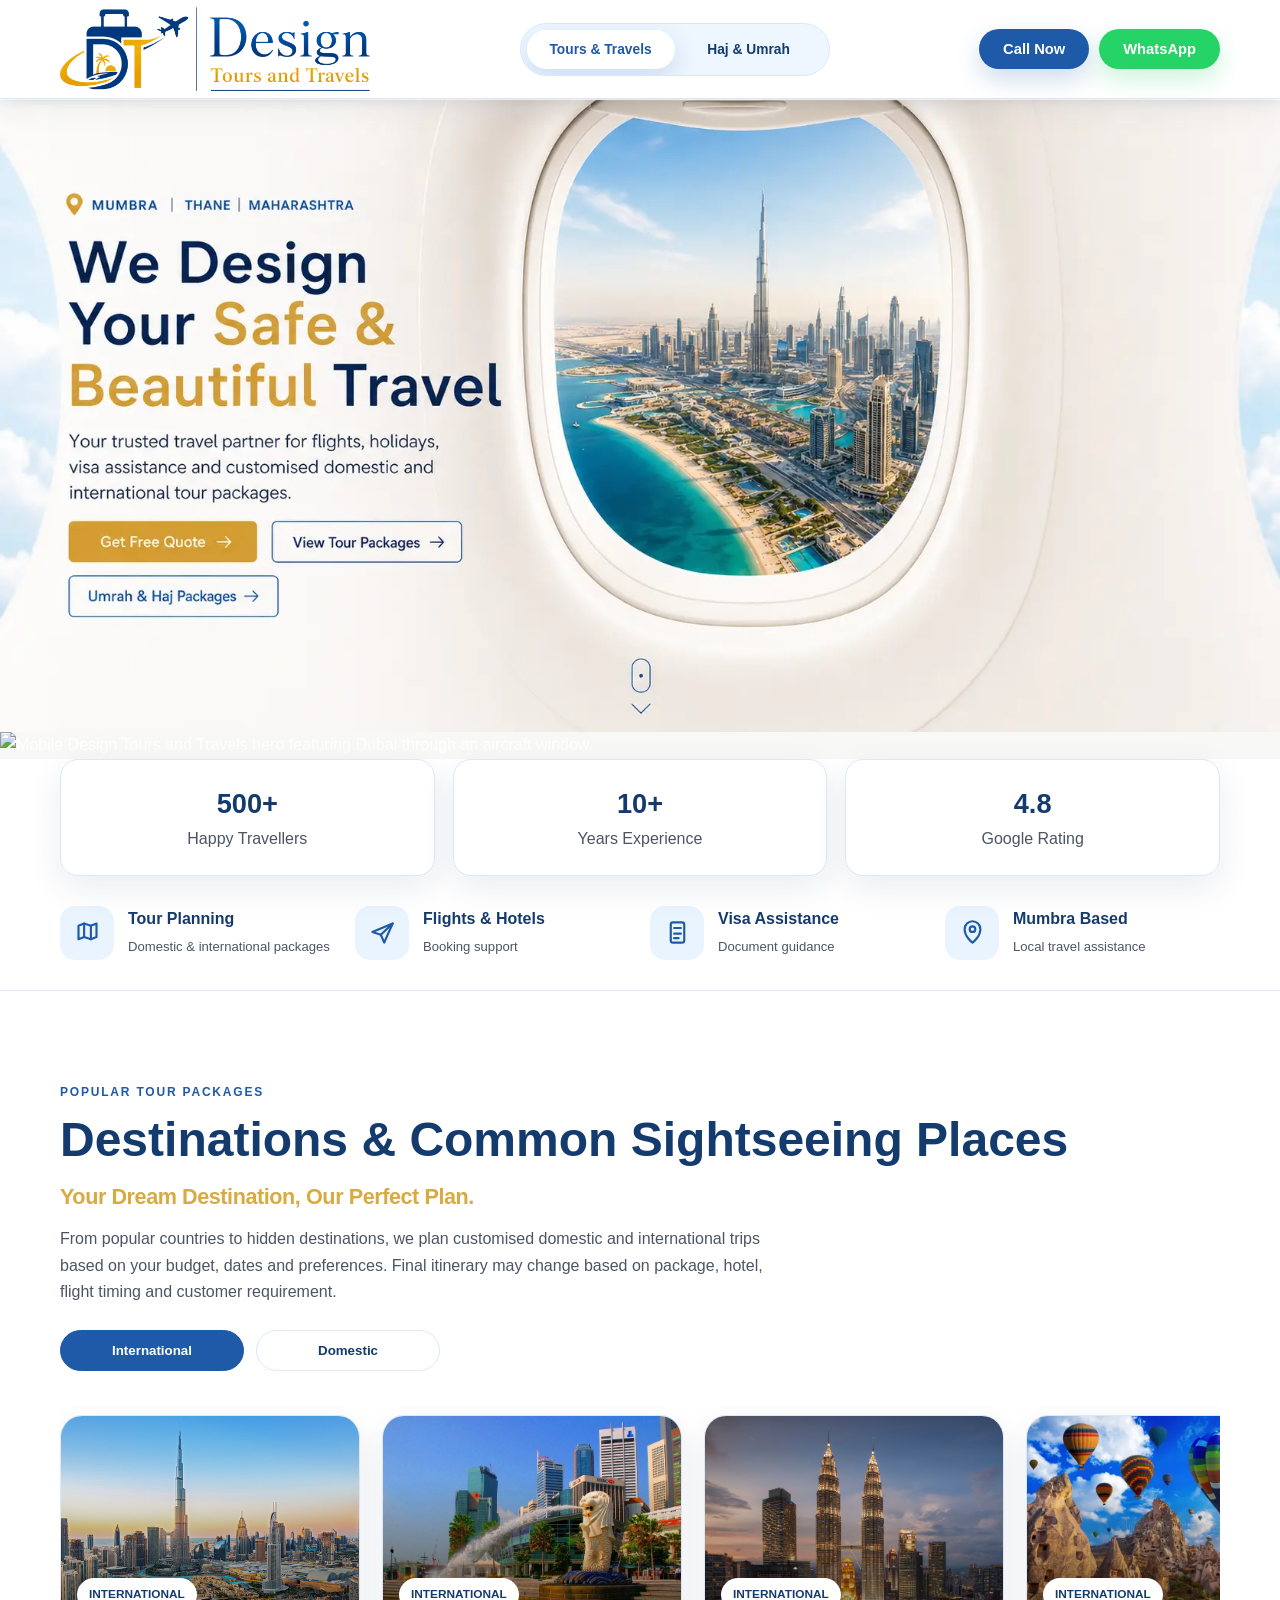
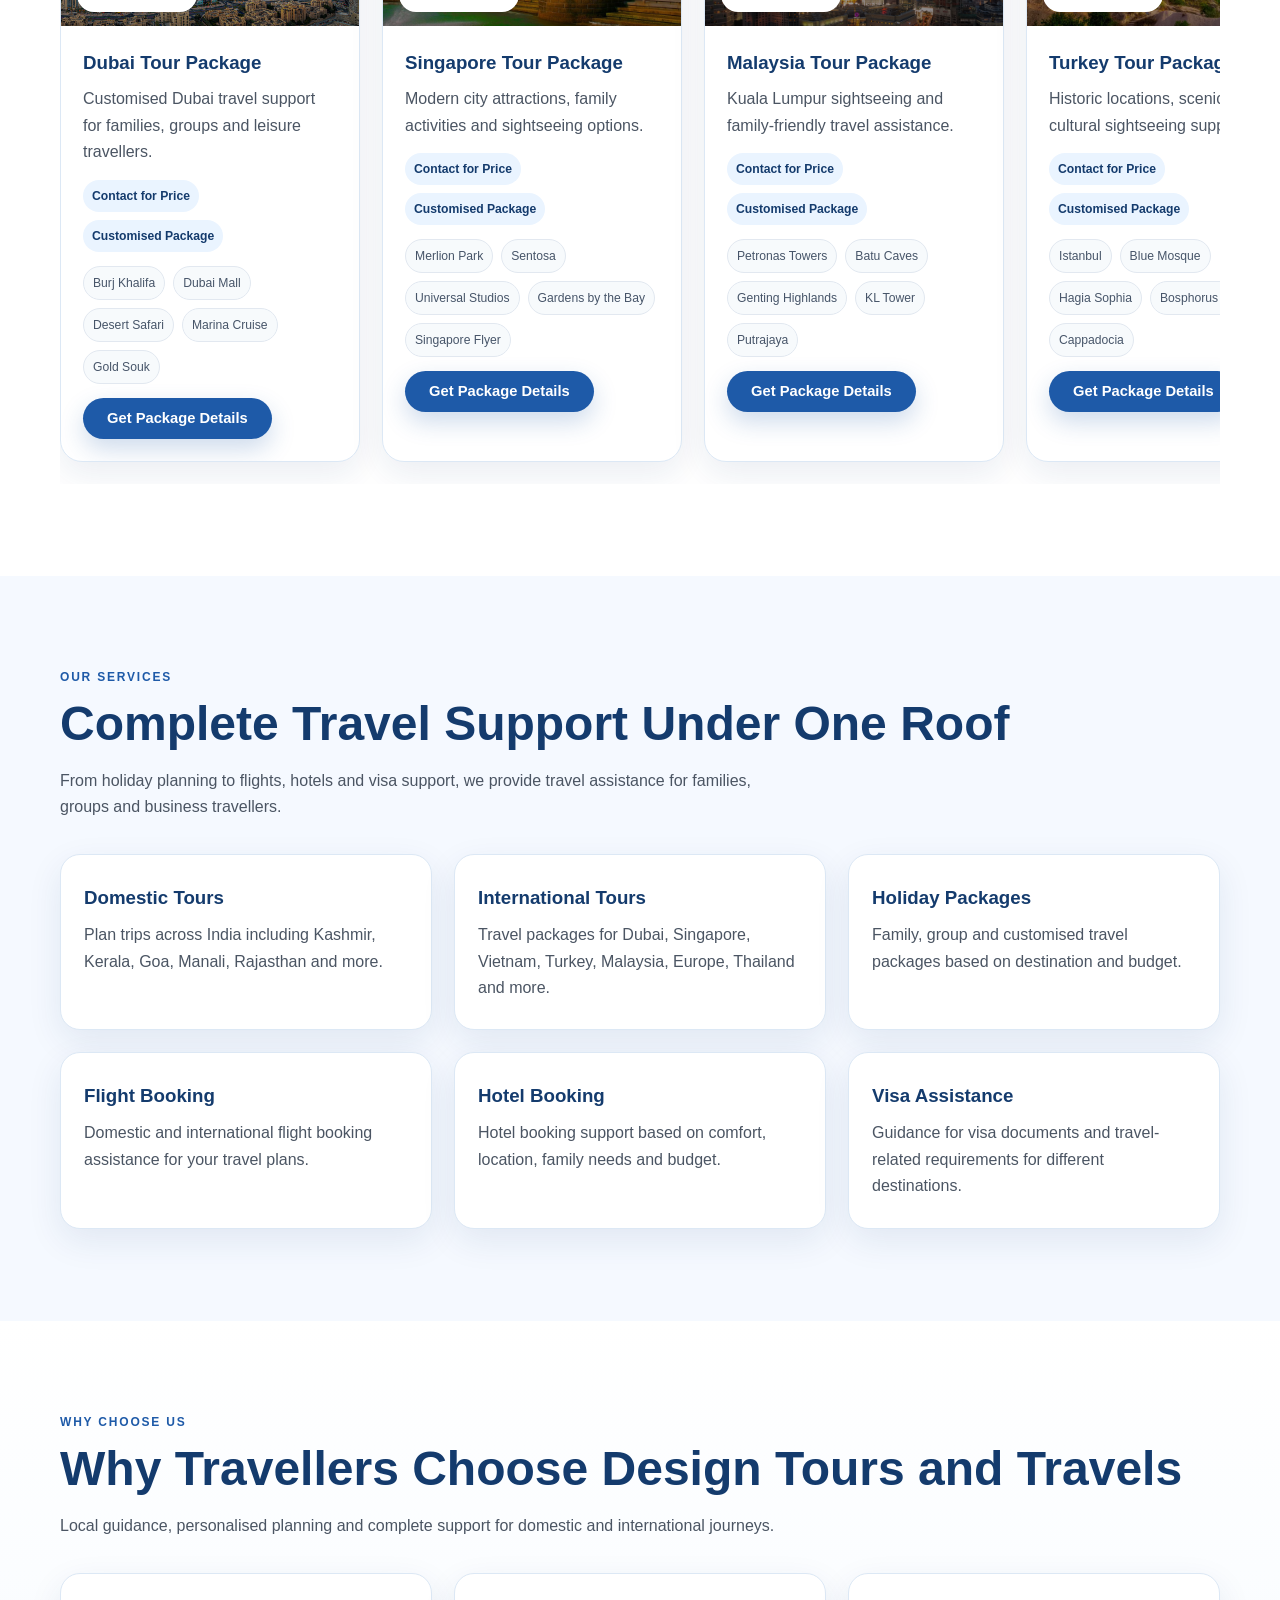
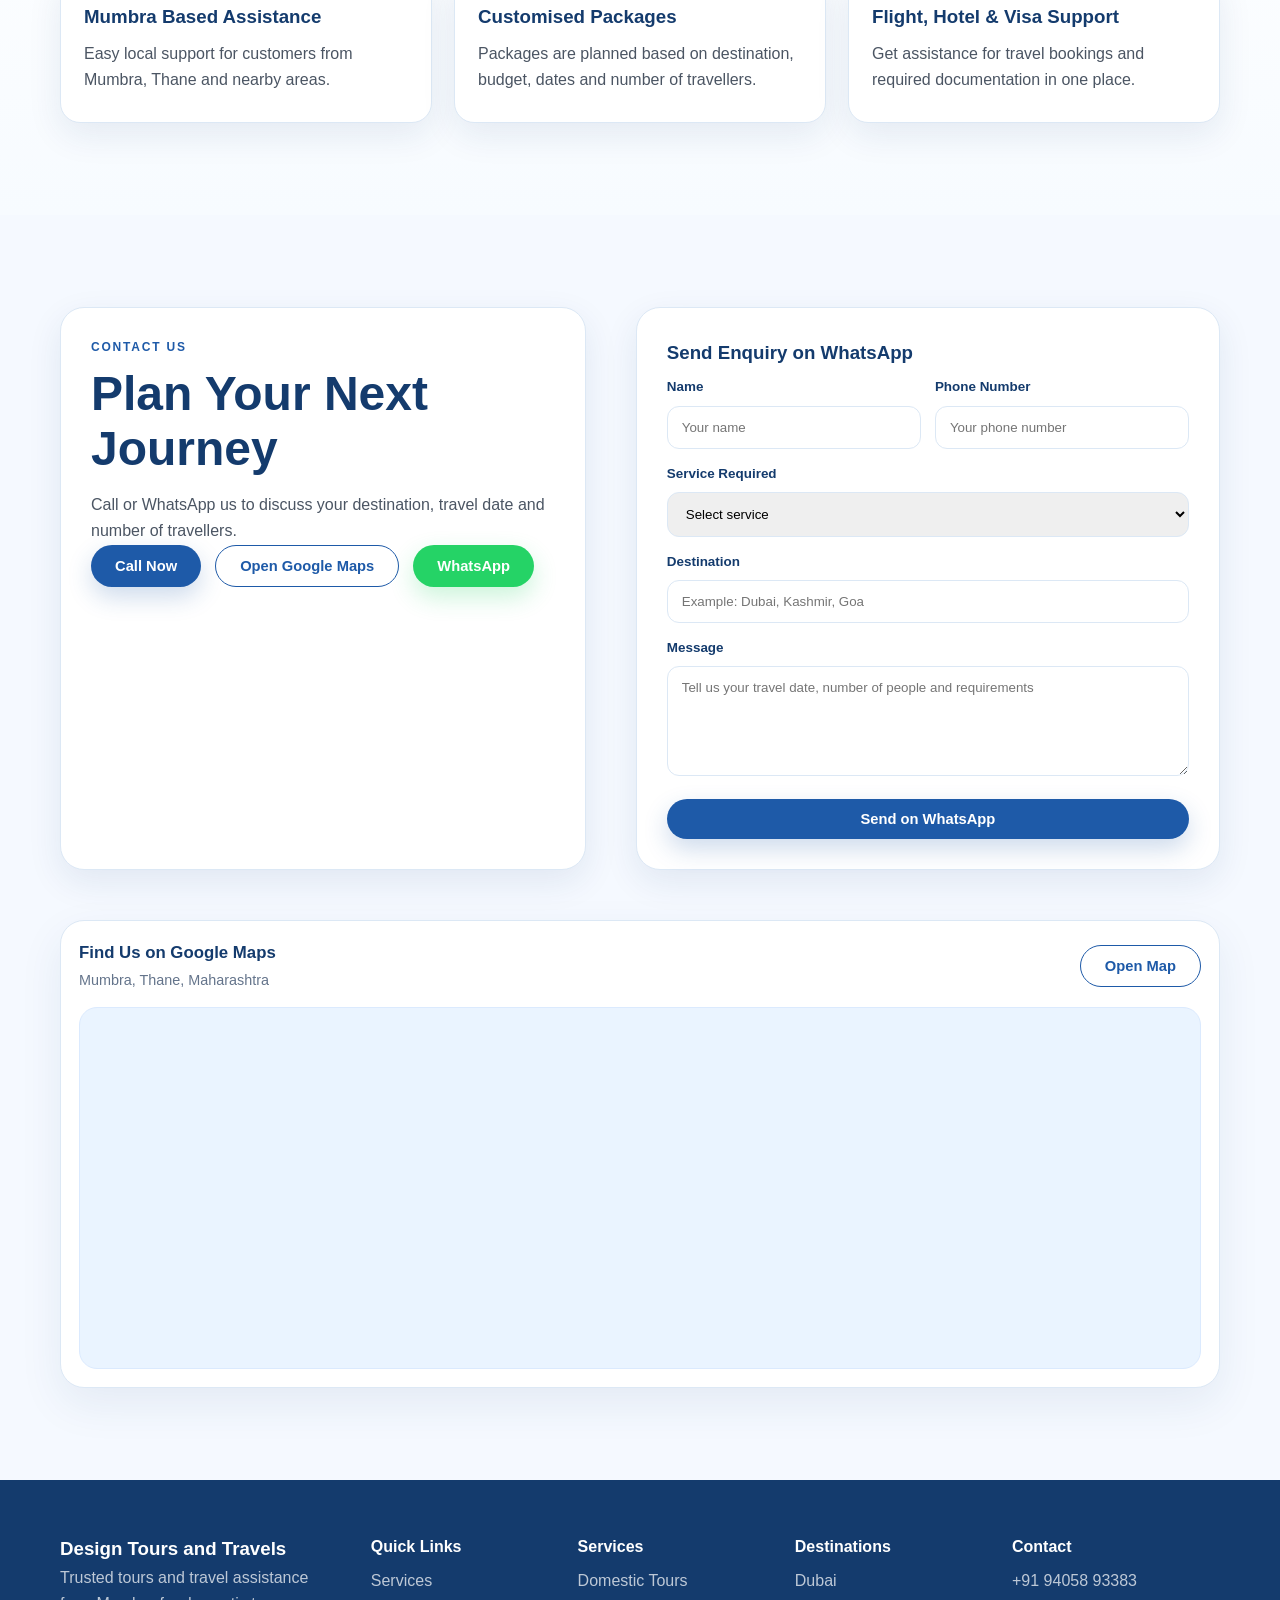
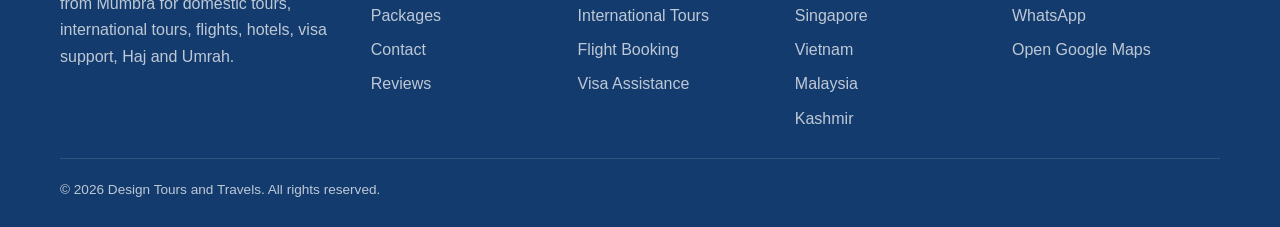
==== commit 6ed0eb76: "Add files via upload" ====
--- a/index.html
+++ b/index.html
@@ -62,34 +62,11 @@
 <button aria-label="View Umrah and Haj packages" class="hero-image-hotspot hero-haj-hotspot" data-mode="haj" type="button"></button>
 <a aria-label="Scroll to tour packages" class="hero-image-hotspot hero-scroll-hotspot" href="#packages"></a>
 </div>
-<div class="container mobile-live-hero">
-<div class="hero-grid">
-<div class="hero-content reveal">
-<div class="hero-badge">Mumbra | Thane | Maharashtra</div>
-<h1>We Design Your <span>Safe &amp; Beautiful</span> Travel</h1>
-<p>
-              Your trusted travel partner for flights, holidays, visa assistance and customised domestic and international tour packages.
-            </p>
-<div class="hero-buttons">
-<a class="btn btn-gold" href="#contact">Get Free Quote</a>
-<a class="btn btn-white" href="#packages">View Tour Packages</a>
-<button class="btn btn-outline" data-mode="haj" type="button">Umrah &amp; Haj Packages</button>
-</div>
-</div>
-<div class="quick-card reveal">
-<h3>Quick Trip Enquiry</h3>
-<input id="quickDestination" placeholder="Destination e.g. Dubai, Kashmir"/>
-<select id="quickTravelType">
-<option value="">Travel Type</option>
-<option>Domestic Tour</option>
-<option>International Tour</option>
-<option>Family Package</option>
-<option>Group Tour</option>
-</select>
-<input id="quickTravellers" placeholder="No. of Travellers"/>
-<a class="btn btn-gold quick-trip-link" id="quickTripBtn" href="https://wa.me/919405893383?text=Hello%20Design%20Tours%20and%20Travels%2C%0AI%20want%20package%20details%20for%20a%20customised%20trip.%0A%0ADestination%3A%20%0ATravel%20type%3A%20%0ANo.%20of%20travellers%3A%20%0APreferred%20travel%20month%3A%20%0ADeparture%20city%3A%20%0ABudget%20range%3A%20%0A%0APlease%20share%20package%20options%20and%20contact-for-price%20details." target="_blank" rel="noopener">Get Package Details</a>
-</div>
-</div>
+<div class="mobile-static-hero">
+<img alt="Mobile Design Tours and Travels hero featuring Dubai through an aircraft window" src="assets/hero-aircraft-dubai-mobile.webp"/>
+<a aria-label="Get a free quote" class="hero-image-hotspot mobile-quote-hotspot" href="#contact"></a>
+<a aria-label="View tour packages" class="hero-image-hotspot mobile-packages-hotspot" href="#packages"></a>
+<button aria-label="View Umrah and Haj packages" class="hero-image-hotspot mobile-haj-hotspot" data-mode="haj" type="button"></button>
 </div>
 </section>
 <section class="stats-section">
--- a/css/styles.css
+++ b/css/styles.css
@@ -424,40 +424,33 @@
 }
 
 .tours-hero {
-  min-height: 880px;
+  min-height: 84vh;
   display: flex;
   align-items: center;
-  padding: 68px 0 90px;
-  color: var(--blue-dark);
-  background: #f5f9ff;
+  color: var(--white);
+  background:
+    linear-gradient(135deg, rgba(8, 29, 63, 0.94), rgba(22, 58, 111, 0.9)),
+    url("../assets/dubai.jpg") center/cover no-repeat;
 }
 
 .tours-hero::before {
   content: "";
   position: absolute;
   inset: 0;
-  pointer-events: none;
+  opacity: 0.22;
   background-image:
-    linear-gradient(rgba(30, 90, 168, 0.035) 1px, transparent 1px),
-    linear-gradient(90deg, rgba(30, 90, 168, 0.035) 1px, transparent 1px);
-  background-size: 88px 88px;
-}
-
-.hero-shell {
+    linear-gradient(rgba(255, 255, 255, 0.08) 1px, transparent 1px),
+    linear-gradient(90deg, rgba(255, 255, 255, 0.08) 1px, transparent 1px);
+  background-size: 80px 80px;
+}
+
+.hero-grid {
   position: relative;
   z-index: 2;
-}
-
-.hero-grid {
   display: grid;
-  grid-template-columns: minmax(0, 0.95fr) minmax(390px, 0.85fr);
-  gap: clamp(36px, 6vw, 84px);
+  grid-template-columns: 1.1fr 0.75fr;
+  gap: 54px;
   align-items: center;
-}
-
-.tours-hero .hero-content {
-  position: relative;
-  z-index: 3;
 }
 
 .hero-badge,
@@ -475,23 +468,6 @@
   text-transform: uppercase;
 }
 
-.tours-hero .hero-badge {
-  margin-bottom: 20px;
-  border-color: rgba(30, 90, 168, 0.14);
-  background: rgba(255, 255, 255, 0.72);
-  color: var(--blue);
-  box-shadow: 0 8px 24px rgba(20, 59, 109, 0.06);
-}
-
-.destination-kicker {
-  margin-bottom: 13px;
-  color: var(--gold);
-  font-size: 0.78rem;
-  font-weight: 800;
-  letter-spacing: 1.6px;
-  text-transform: uppercase;
-}
-
 .hero h1 {
   margin-bottom: 20px;
   font-family: var(--font-heading);
@@ -499,17 +475,6 @@
   line-height: 1.06;
 }
 
-.tours-hero h1 {
-  max-width: 660px;
-  color: var(--blue-dark);
-  font-size: clamp(3rem, 5vw, 4.7rem);
-}
-
-.tours-hero h1 span {
-  display: block;
-  color: var(--gold);
-}
-
 .hero h1 span,
 .arabic-line {
   color: var(--gold-2);
@@ -522,11 +487,6 @@
   font-size: 1.05rem;
 }
 
-.tours-hero p {
-  max-width: 610px;
-  color: #59677a;
-}
-
 .hero-buttons,
 .contact-actions {
   display: flex;
@@ -534,237 +494,36 @@
   flex-wrap: wrap;
 }
 
-.tours-hero .btn-white {
-  border: 1px solid rgba(30, 90, 168, 0.2);
-  box-shadow: 0 10px 24px rgba(20, 59, 109, 0.07);
-}
-
-.window-stage {
-  position: relative;
-  display: grid;
-  justify-items: center;
-  min-width: 0;
-}
-
-.cabin-glow {
-  position: absolute;
-  inset: 7% -10% 3%;
-  border: 1px solid rgba(30, 90, 168, 0.08);
-  border-radius: 48% 48% 44% 44%;
-  background: rgba(255, 255, 255, 0.62);
-  box-shadow: 0 36px 90px rgba(20, 59, 109, 0.14);
-}
-
-.aircraft-window {
-  position: relative;
-  width: min(100%, 470px);
-  aspect-ratio: 0.82;
-  padding: clamp(17px, 2vw, 25px);
-  border: 1px solid rgba(20, 59, 109, 0.14);
-  border-radius: 47% 47% 44% 44% / 34% 34% 48% 48%;
-  background: #fdfdfc;
-  box-shadow:
-    inset 0 0 0 10px #eef1f4,
-    inset 0 0 0 12px rgba(20, 59, 109, 0.08),
-    0 32px 70px rgba(20, 59, 109, 0.18);
-}
-
-.window-view {
-  position: relative;
-  width: 100%;
-  height: 100%;
-  overflow: hidden;
-  border: 1px solid rgba(255, 255, 255, 0.72);
-  border-radius: 45% 45% 42% 42% / 31% 31% 47% 47%;
-  background-image: url("../assets/dubai.jpg");
-  background-position: center;
-  background-size: cover;
-  box-shadow: inset 0 0 34px rgba(4, 25, 52, 0.24);
-  transform: translateZ(0);
-}
-
-.window-view::before {
-  content: "";
-  position: absolute;
-  inset: 0;
-  z-index: 1;
-  background: linear-gradient(180deg, rgba(255,255,255,0.08), transparent 42%, rgba(4,25,52,0.18));
-  pointer-events: none;
-}
-
-.window-view.is-drifting {
-  animation: destinationDrift 6.8s ease-out both;
-}
-
-@keyframes destinationDrift {
-  from { background-size: 108%; }
-  to { background-size: 116%; }
-}
-
-.window-clouds {
-  position: absolute;
-  inset: -18%;
-  z-index: 3;
-  opacity: 0;
-  pointer-events: none;
-  background-image:
-    radial-gradient(ellipse at 18% 52%, rgba(255,255,255,0.96) 0 8%, transparent 9%),
-    radial-gradient(ellipse at 33% 48%, rgba(255,255,255,0.9) 0 12%, transparent 13%),
-    radial-gradient(ellipse at 52% 55%, rgba(255,255,255,0.94) 0 13%, transparent 14%),
-    radial-gradient(ellipse at 73% 47%, rgba(255,255,255,0.9) 0 12%, transparent 13%),
-    radial-gradient(ellipse at 91% 55%, rgba(255,255,255,0.96) 0 10%, transparent 11%);
-  filter: blur(8px);
-  transform: translateX(-42%);
-}
-
-.cloud-back {
-  opacity: 0.12;
-  animation: cloudFloat 18s linear infinite;
-}
-
-.cloud-front {
-  transition: opacity 0.38s ease, transform 1.05s cubic-bezier(0.22, 0.8, 0.22, 1);
-}
-
-.window-view.is-changing .cloud-front {
-  opacity: 0.92;
-  transform: translateX(18%);
-}
-
-@keyframes cloudFloat {
-  from { transform: translateX(-48%); }
-  to { transform: translateX(48%); }
-}
-
-.window-sheen {
-  position: absolute;
-  inset: 0;
-  z-index: 4;
-  border-radius: inherit;
-  box-shadow: inset 22px 10px 28px rgba(255, 255, 255, 0.18);
-  pointer-events: none;
-}
-
-.flight-code {
-  position: absolute;
-  right: 18px;
-  bottom: 18px;
-  z-index: 5;
-  min-width: 82px;
-  padding: 10px 13px;
-  border: 1px solid rgba(255, 255, 255, 0.38);
-  border-radius: 8px;
-  background: rgba(7, 34, 67, 0.74);
+.quick-card {
+  padding: 28px;
+  border: 1px solid rgba(255, 255, 255, 0.2);
+  border-radius: 26px;
+  background: rgba(255, 255, 255, 0.13);
+  backdrop-filter: blur(16px);
+  box-shadow: 0 22px 55px rgba(0, 0, 0, 0.18);
+}
+
+.quick-card h3 {
+  margin-bottom: 18px;
   color: var(--white);
-  text-align: right;
-  backdrop-filter: blur(8px);
-}
-
-.flight-code span,
-.flight-code small {
-  display: block;
-}
-
-.flight-code span {
   font-family: var(--font-heading);
-  font-size: 1.15rem;
-  font-weight: 800;
-  letter-spacing: 0.08em;
-  line-height: 1;
-}
-
-.flight-code small {
-  margin-top: 4px;
-  font-size: 0.65rem;
-  font-weight: 700;
-  letter-spacing: 0.08em;
-  text-transform: uppercase;
-}
-
-.destination-nav {
-  position: relative;
-  z-index: 4;
-  display: flex;
-  align-items: center;
-  justify-content: center;
-  gap: 8px;
-  margin-top: 24px;
-}
-
-.destination-dot {
-  width: 9px;
-  height: 9px;
-  padding: 0;
-  border: 0;
-  border-radius: 999px;
-  background: #b8c9dc;
-  cursor: pointer;
-  transition: width 0.3s ease, background 0.3s ease;
-}
-
-.destination-dot.active {
-  width: 30px;
-  background: var(--blue);
-}
-
-.destination-dot:focus-visible {
-  outline: 3px solid rgba(30, 90, 168, 0.25);
-  outline-offset: 4px;
-}
-
-.journey-toggle {
-  min-width: 54px;
-  margin-left: 8px;
-  padding: 6px 9px;
-  border: 1px solid rgba(30, 90, 168, 0.18);
-  border-radius: 999px;
-  background: var(--white);
-  color: var(--blue-dark);
-  font: 700 0.68rem var(--font-body);
-  cursor: pointer;
-}
-
-.journey-toggle:hover,
-.journey-toggle:focus-visible {
-  border-color: var(--blue);
-  color: var(--blue);
-}
-
-.quick-card {
-  display: grid;
-  grid-template-columns: 1.1fr 1.35fr 1fr 0.8fr auto;
-  gap: 12px;
-  align-items: center;
-  margin-top: 46px;
-  padding: 17px;
-  border: 1px solid rgba(30, 90, 168, 0.14);
-  border-radius: 8px;
-  background: rgba(255, 255, 255, 0.94);
-  box-shadow: 0 22px 55px rgba(20, 59, 109, 0.12);
-}
-
-.quick-card h3 {
-  margin: 0;
-  color: var(--blue-dark);
-  font-family: var(--font-heading);
-  font-size: 1rem;
+  font-size: 1.5rem;
 }
 
 .quick-card input,
 .quick-card select {
   width: 100%;
-  height: 46px;
-  margin: 0;
+  margin-bottom: 12px;
   padding: 13px 14px;
-  border: 1px solid var(--border);
-  border-radius: 6px;
-  background: var(--white);
-  color: var(--blue-dark);
+  border: 1px solid rgba(255, 255, 255, 0.24);
+  border-radius: 12px;
+  background: rgba(255, 255, 255, 0.13);
+  color: var(--white);
   outline: none;
 }
 
 .quick-card input::placeholder {
-  color: #8290a2;
+  color: rgba(255, 255, 255, 0.65);
 }
 
 .quick-card select option {
@@ -2570,542 +2329,108 @@
   display: none !important;
 }
 
-/* Window-seat destination journey */
-@media (max-width: 1100px) {
-  .tours-hero {
-    min-height: auto;
-    padding: 58px 0 82px;
-  }
-
-  .tours-hero .hero-grid {
-    grid-template-columns: minmax(0, 1fr) minmax(350px, 0.78fr);
-    gap: 34px;
-  }
-
-  .tours-hero h1 {
-    font-size: clamp(2.7rem, 5.6vw, 4rem);
-  }
-
-  .quick-card {
-    grid-template-columns: 1fr 1fr 1fr;
-  }
-
-  .quick-card h3 {
-    grid-column: 1 / -1;
-  }
-
-  .quick-card .quick-trip-link {
-    grid-column: 3;
-  }
-}
-
-@media (max-width: 820px) {
-  .tours-hero {
-    padding: 38px 0 76px;
-  }
-
-  .tours-hero .hero-grid {
-    grid-template-columns: 1fr;
-    gap: 48px;
-  }
-
-  .tours-hero .hero-content {
-    max-width: 680px;
-    padding: 28px 0 0;
-  }
-
-  .window-stage {
-    width: min(100%, 520px);
-    margin: 0 auto;
-  }
-
-  .quick-card {
-    max-width: none;
-    grid-template-columns: 1fr 1fr;
-  }
-
-  .quick-card .quick-trip-link {
-    grid-column: auto;
-  }
-}
-
-@media (max-width: 640px) {
-  .tours-hero {
-    padding: 16px 0 62px !important;
-  }
-
-  .tours-hero .hero-grid {
-    display: grid !important;
-    grid-template-columns: 1fr !important;
-    gap: 32px !important;
-  }
-
-  .tours-hero .hero-content {
-    padding: 34px 0 0 !important;
-  }
-
-  .destination-kicker {
-    margin-bottom: 11px;
-    font-size: 0.7rem;
-  }
-
-  .tours-hero h1 {
-    max-width: 420px;
-    font-size: clamp(2.15rem, 10vw, 3rem) !important;
-    letter-spacing: -0.03em !important;
-  }
-
-  .tours-hero p {
-    max-width: 520px;
-    color: #59677a !important;
-  }
-
-  .tours-hero .hero-buttons {
-    grid-template-columns: 1fr 1fr !important;
-  }
-
-  .tours-hero .hero-buttons .btn {
-    min-height: 48px !important;
-  }
-
-  .tours-hero .hero-buttons .destination-package-link {
-    grid-column: 1 / -1;
-  }
-
-  .window-stage {
-    width: min(92vw, 410px);
-  }
-
-  .aircraft-window {
-    width: min(100%, 380px);
-    padding: 15px;
-    box-shadow:
-      inset 0 0 0 7px #eef1f4,
-      inset 0 0 0 9px rgba(20, 59, 109, 0.08),
-      0 24px 54px rgba(20, 59, 109, 0.18);
-  }
-
-  .flight-code {
-    right: 13px;
-    bottom: 13px;
-    min-width: 70px;
-    padding: 8px 10px;
-  }
-
-  .destination-nav {
-    margin-top: 20px;
-  }
-}
-
-@media (max-width: 390px) {
-  .tours-hero .hero-buttons {
-    grid-template-columns: 1fr !important;
-  }
-
-  .tours-hero .hero-buttons .destination-package-link {
-    grid-column: auto;
-  }
-}
-
-@media (prefers-reduced-motion: reduce) {
-  .window-view,
-  .window-clouds,
-  .destination-dot {
-    animation: none !important;
-    transition: none !important;
-  }
-
-  .journey-toggle {
-    display: none;
-  }
-}
-
-/* Premium editorial destination hero */
-.tours-hero {
-  min-height: 820px;
-  padding: 0;
-  background: #0c2743;
-  color: var(--white);
-  isolation: isolate;
-}
-
-.tours-hero::before {
+/* Static desktop hero using the approved artwork */
+.static-image-hero {
+  min-height: auto;
+  display: block;
+  overflow: hidden;
+  background: #f8f8f6;
+}
+
+.static-image-hero::before {
   display: none;
 }
 
-.destination-backdrop,
-.destination-layer,
-.destination-overlay {
+.desktop-static-hero {
+  position: relative;
+  width: 100%;
+  line-height: 0;
+}
+
+.desktop-static-hero > img {
+  display: block;
+  width: 100%;
+  height: auto;
+}
+
+.hero-image-hotspot {
   position: absolute;
-  inset: 0;
-}
-
-.destination-backdrop {
-  z-index: -1;
-  overflow: hidden;
-  background: #0c2743;
-}
-
-.destination-layer {
-  opacity: 0;
-  background-position: center;
-  background-size: cover;
-  transform: scale(1.025);
-  transition: opacity 1.25s ease;
-  will-change: opacity, transform;
-}
-
-.destination-layer.active {
-  opacity: 1;
-  animation: editorialPan 8s ease-out both;
-}
-
-@keyframes editorialPan {
-  from { transform: scale(1.025); }
-  to { transform: scale(1.085); }
-}
-
-.destination-overlay {
   z-index: 2;
-  background:
-    linear-gradient(90deg, rgba(5, 22, 42, 0.86) 0%, rgba(5, 22, 42, 0.52) 43%, rgba(5, 22, 42, 0.08) 72%),
-    linear-gradient(0deg, rgba(5, 22, 42, 0.72) 0%, transparent 44%);
-}
-
-.tours-hero .hero-shell {
-  min-height: 820px;
-  display: flex;
-  flex-direction: column;
-  justify-content: flex-end;
-  padding-top: 92px;
-  padding-bottom: 58px;
-}
-
-.tours-hero .hero-grid {
-  grid-template-columns: minmax(0, 1fr) minmax(250px, 0.38fr);
-  gap: clamp(48px, 8vw, 120px);
-  align-items: end;
-}
-
-.tours-hero .hero-content {
-  max-width: 760px;
-  padding: 0;
-  color: var(--white);
-  transition: opacity 0.3s ease, transform 0.3s ease;
-}
-
-.tours-hero .hero-content.is-updating {
-  opacity: 0;
-  transform: translateY(10px);
-}
-
-.tours-hero .hero-badge {
-  margin-bottom: 30px;
-  border-color: rgba(255, 255, 255, 0.24);
-  background: transparent;
-  color: rgba(255, 255, 255, 0.86);
-  box-shadow: none;
-}
-
-.tours-hero .destination-kicker {
-  margin-bottom: 12px;
-  color: #f4d58a;
-  font-size: 0.75rem;
-  letter-spacing: 0.18em;
-}
-
-.tours-hero h1 {
-  max-width: 740px;
-  margin-bottom: 22px;
-  color: var(--white);
-  font-size: clamp(3.4rem, 6.2vw, 5.8rem);
-  font-weight: 700;
-  line-height: 0.98;
-  letter-spacing: 0;
-  text-wrap: balance;
-}
-
-.tours-hero h1 span {
   display: block;
-  color: var(--white);
-  font-weight: 500;
-}
-
-.tours-hero p {
-  max-width: 590px;
-  color: rgba(255, 255, 255, 0.82);
-  font-size: 1.05rem;
-}
-
-.tours-hero .btn-white {
-  border-color: rgba(255, 255, 255, 0.46);
-  background: rgba(255, 255, 255, 0.96);
-  box-shadow: none;
-}
-
-.tours-hero .btn-outline {
-  border-color: rgba(255, 255, 255, 0.56);
-  background: transparent;
-  color: var(--white);
-}
-
-.destination-index {
-  align-self: end;
-  width: 100%;
-  color: var(--white);
-}
-
-.destination-index-label {
-  display: block;
-  margin-bottom: 14px;
-  color: rgba(255, 255, 255, 0.58);
-  font-size: 0.68rem;
-  font-weight: 800;
-  letter-spacing: 0.18em;
-  text-transform: uppercase;
-}
-
-.destination-index .destination-nav {
-  display: flex;
-  flex-direction: column;
-  align-items: stretch;
-  gap: 0;
   margin: 0;
-}
-
-.destination-choice {
-  display: flex;
-  align-items: center;
-  gap: 14px;
-  width: 100%;
-  padding: 12px 0;
-  border: 0;
-  border-top: 1px solid rgba(255, 255, 255, 0.2);
-  background: transparent;
-  color: rgba(255, 255, 255, 0.62);
-  font: 700 0.88rem var(--font-body);
-  text-align: left;
-  cursor: pointer;
-  transition: color 0.25s ease, padding-left 0.25s ease;
-}
-
-.destination-choice span {
-  color: rgba(255, 255, 255, 0.4);
-  font-size: 0.68rem;
-  letter-spacing: 0.1em;
-}
-
-.destination-choice:hover,
-.destination-choice.active {
-  padding-left: 8px;
-  color: var(--white);
-}
-
-.destination-choice.active {
-  border-top-color: #f4d58a;
-}
-
-.destination-choice.active span {
-  color: #f4d58a;
-}
-
-.destination-index .journey-toggle {
-  align-self: flex-start;
-  margin: 15px 0 0;
   padding: 0;
   border: 0;
-  border-bottom: 1px solid rgba(255, 255, 255, 0.48);
-  border-radius: 0;
+  border-radius: 8px;
   background: transparent;
-  color: rgba(255, 255, 255, 0.72);
-  font-size: 0.68rem;
-  letter-spacing: 0.08em;
-  text-transform: uppercase;
-}
-
-.tours-hero .quick-card {
-  margin-top: 48px;
-  border: 0;
-  border-radius: 6px;
-  background: rgba(255, 255, 255, 0.96);
-  box-shadow: 0 20px 54px rgba(0, 0, 0, 0.22);
-}
-
-@media (max-width: 820px) {
-  .tours-hero,
-  .tours-hero .hero-shell {
+  cursor: pointer;
+}
+
+.hero-image-hotspot:focus-visible {
+  outline: 3px solid rgba(30, 90, 168, 0.42);
+  outline-offset: 3px;
+}
+
+.hero-quote-hotspot {
+  left: 5.3%;
+  top: 66.4%;
+  width: 14.9%;
+  height: 7%;
+}
+
+.hero-packages-hotspot {
+  left: 21.1%;
+  top: 66.4%;
+  width: 15.2%;
+  height: 7%;
+}
+
+.hero-haj-hotspot {
+  left: 5.3%;
+  top: 75.2%;
+  width: 16.7%;
+  height: 7%;
+}
+
+.hero-scroll-hotspot {
+  left: 48.9%;
+  top: 88.2%;
+  width: 3%;
+  height: 9%;
+  border-radius: 999px;
+}
+
+.mobile-live-hero {
+  display: none;
+}
+
+#toursPanel .static-image-hero + .stats-section {
+  margin-top: 0;
+}
+
+@media (max-width: 768px) {
+  .desktop-static-hero {
+    display: none;
+  }
+
+  .static-image-hero {
     min-height: auto;
-  }
-
-  .tours-hero .hero-shell {
-    padding-top: 72px;
-    padding-bottom: 62px;
-  }
-
-  .tours-hero .hero-grid {
-    grid-template-columns: 1fr !important;
-    gap: 44px !important;
-  }
-
-  .tours-hero .hero-content {
-    padding: 0 !important;
-  }
-
-  .destination-index {
-    align-self: auto;
-  }
-
-  .destination-index .destination-nav {
-    display: grid;
-    grid-template-columns: repeat(5, minmax(105px, 1fr));
-    overflow-x: auto;
-    scrollbar-width: none;
-  }
-
-  .destination-index .destination-nav::-webkit-scrollbar {
-    display: none;
-  }
-
-  .destination-choice {
-    white-space: nowrap;
-  }
-
-  .destination-overlay {
+    display: flex;
+    align-items: center;
+    color: var(--white);
     background:
-      linear-gradient(90deg, rgba(5, 22, 42, 0.8) 0%, rgba(5, 22, 42, 0.28) 100%),
-      linear-gradient(0deg, rgba(5, 22, 42, 0.76) 0%, transparent 55%);
-  }
-}
-
-@media (max-width: 640px) {
-  .tours-hero {
-    padding: 0 !important;
-  }
-
-  .tours-hero .hero-shell {
-    min-height: 720px;
-    padding-top: 56px;
-    padding-bottom: 50px;
-  }
-
-  .tours-hero .hero-content {
-    padding: 0 !important;
-  }
-
-  .tours-hero .hero-badge {
-    margin-bottom: 22px !important;
-  }
-
-  .tours-hero h1 {
-    font-size: clamp(2.65rem, 12vw, 3.7rem) !important;
-    line-height: 1 !important;
-    letter-spacing: 0 !important;
-  }
-
-  .tours-hero p {
-    color: rgba(255, 255, 255, 0.8) !important;
-  }
-
-  .tours-hero .hero-buttons {
-    grid-template-columns: 1fr 1fr !important;
-  }
-
-  .tours-hero .destination-package-link {
-    grid-column: 1 / -1;
-  }
-
-  .destination-index-label {
-    margin-bottom: 10px;
-  }
-
-  .destination-choice {
-    padding: 10px 0;
-    font-size: 0.8rem;
-  }
-
-  .destination-overlay {
-    background: rgba(5, 22, 42, 0.5);
-  }
-}
-
-@media (prefers-reduced-motion: reduce) {
-  .destination-layer,
-  .destination-layer.active,
-  .tours-hero .hero-content {
-    animation: none !important;
-    transition: none !important;
-  }
-}
-
-/* One-time generated hero intro */
-.hero-intro {
-  position: fixed;
-  inset: 0;
-  z-index: 9000;
-  visibility: hidden;
-  overflow: hidden;
-  background: #ffffff;
-  opacity: 0;
-  pointer-events: none;
-  transition: opacity 0.55s ease, visibility 0.55s ease;
-}
-
-.hero-intro.active {
-  visibility: visible;
-  opacity: 1;
-  pointer-events: auto;
-}
-
-.hero-intro.is-finishing {
-  opacity: 0;
-  pointer-events: none;
-}
-
-.hero-intro-video {
-  width: 100%;
-  height: 100%;
-  display: block;
-  object-fit: cover;
-  object-position: center;
-  background: #ffffff;
-}
-
-.hero-intro-skip {
-  position: absolute;
-  right: 24px;
-  bottom: 22px;
-  z-index: 2;
-  padding: 10px 15px;
-  border: 1px solid rgba(255, 255, 255, 0.52);
-  border-radius: 999px;
-  background: rgba(7, 31, 58, 0.58);
-  color: #ffffff;
-  font: 700 0.72rem var(--font-body);
-  letter-spacing: 0.04em;
-  cursor: pointer;
-  backdrop-filter: blur(8px);
-}
-
-body.hero-intro-active {
-  overflow: hidden;
-}
-
-.tours-hero .hero-grid {
-  grid-template-columns: 1fr;
-}
-
-.tours-hero .hero-content {
-  max-width: 760px;
-}
-
-@media (max-width: 768px) {
-  .hero-intro {
-    display: none !important;
-  }
-}
-
-@media (prefers-reduced-motion: reduce) {
-  .hero-intro {
-    display: none !important;
-  }
-}
+      linear-gradient(135deg, rgba(8, 29, 63, 0.94), rgba(22, 58, 111, 0.9)),
+      url("../assets/dubai.jpg") center/cover no-repeat;
+  }
+
+  .static-image-hero::before {
+    display: block;
+  }
+
+  .mobile-live-hero {
+    display: block;
+  }
+
+  #toursPanel .static-image-hero + .stats-section {
+    margin-top: -34px;
+  }
+}
